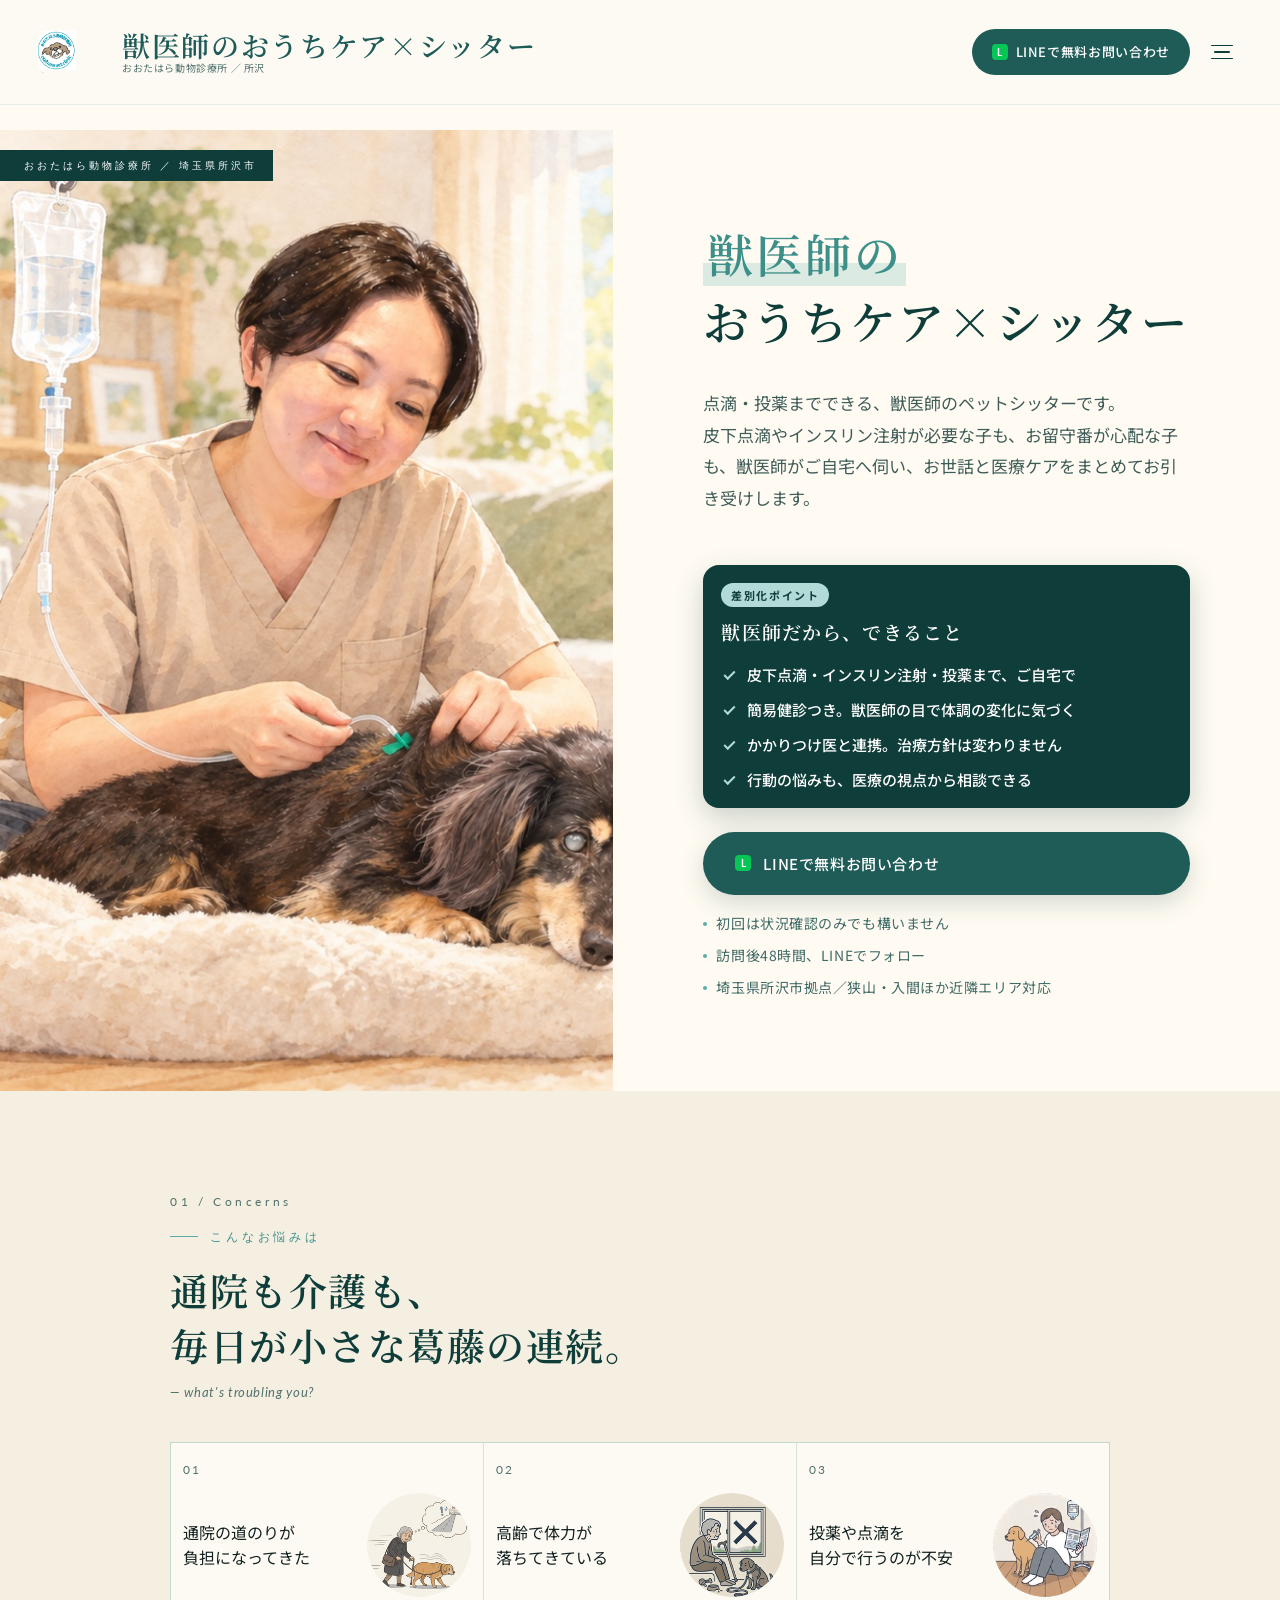
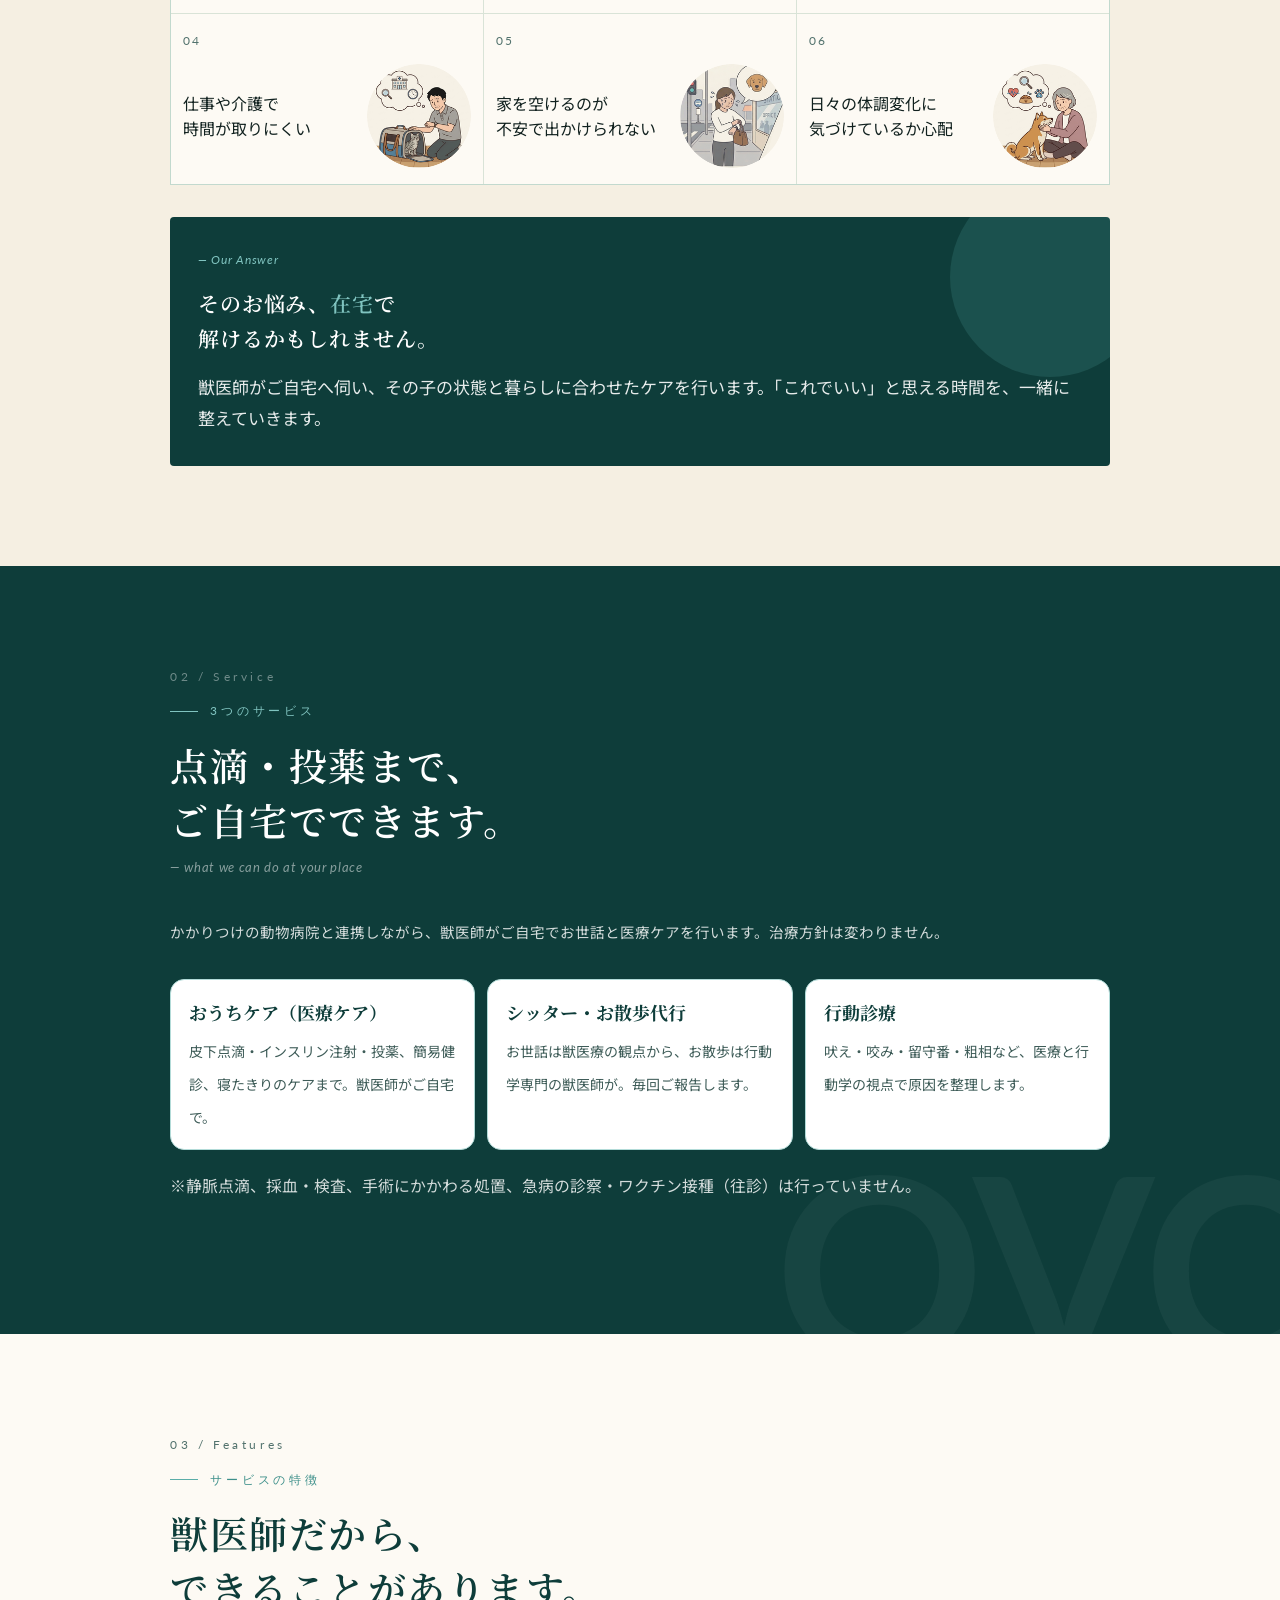
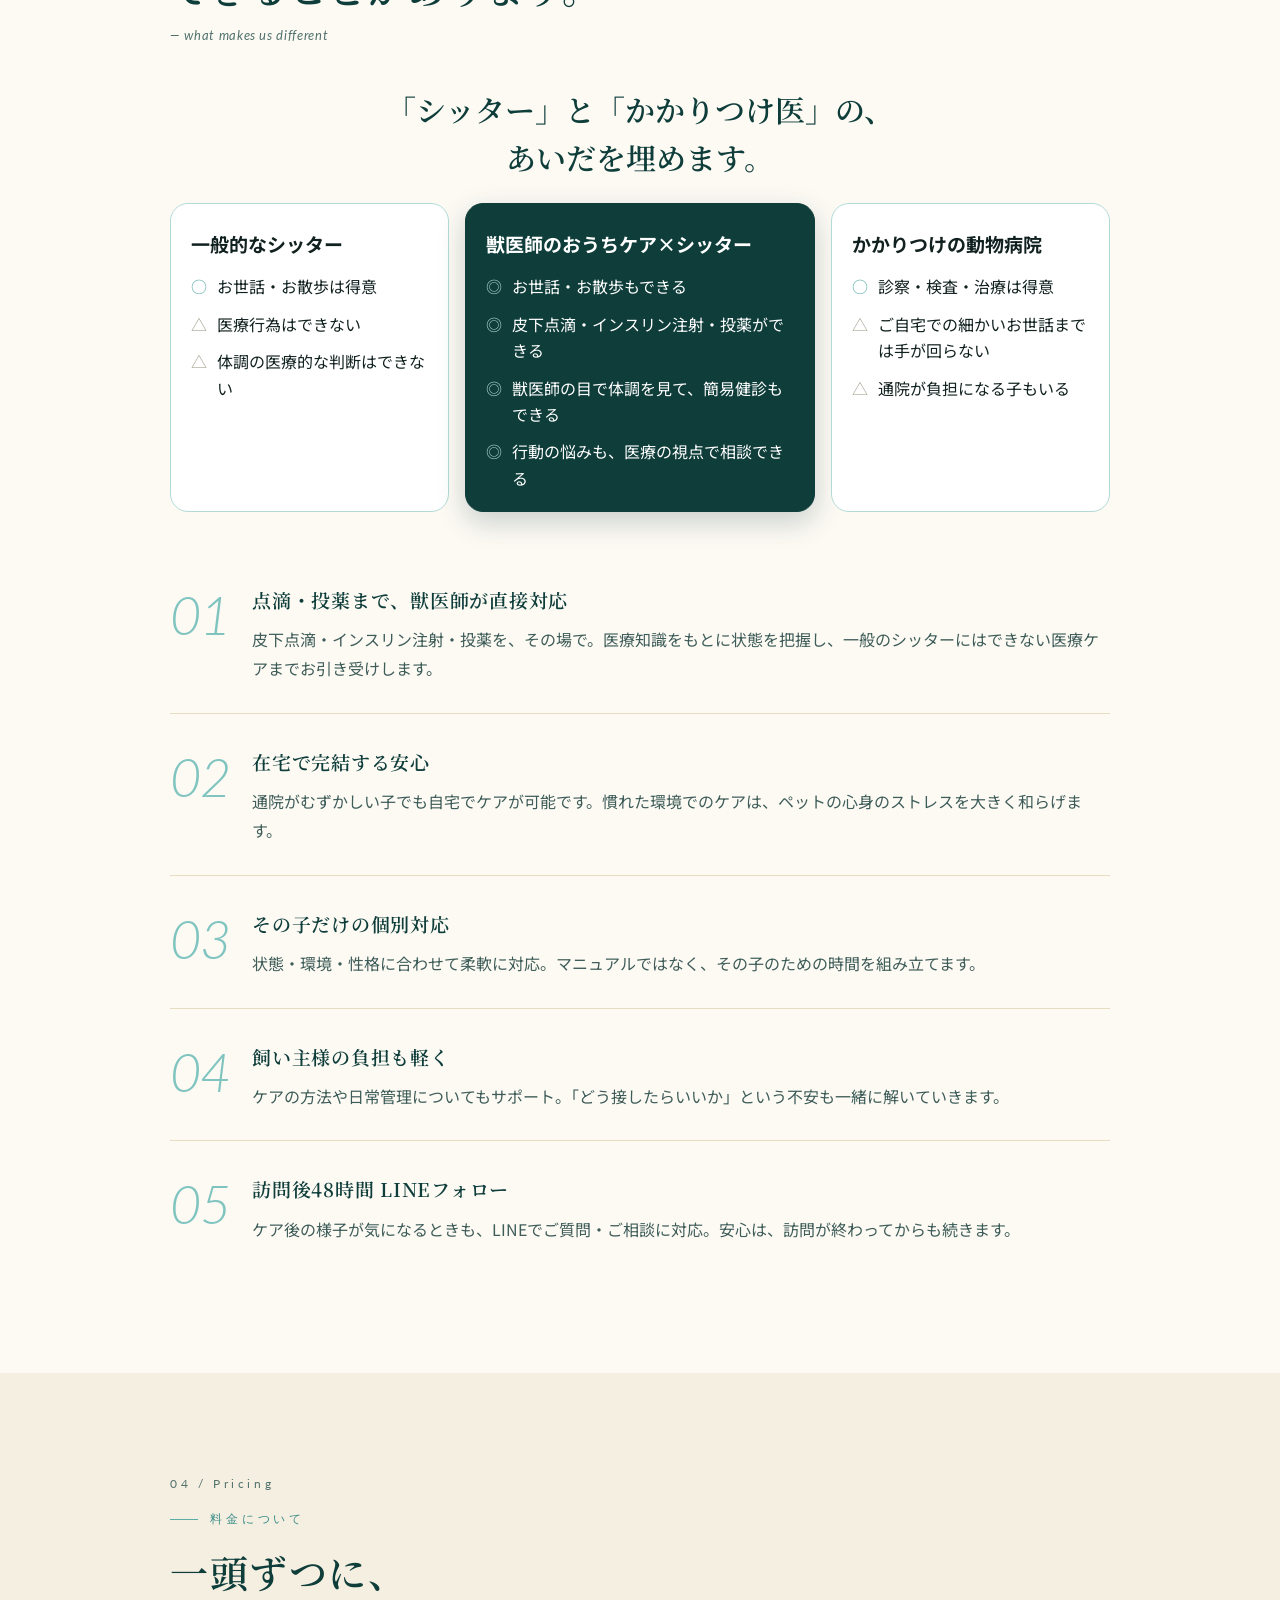
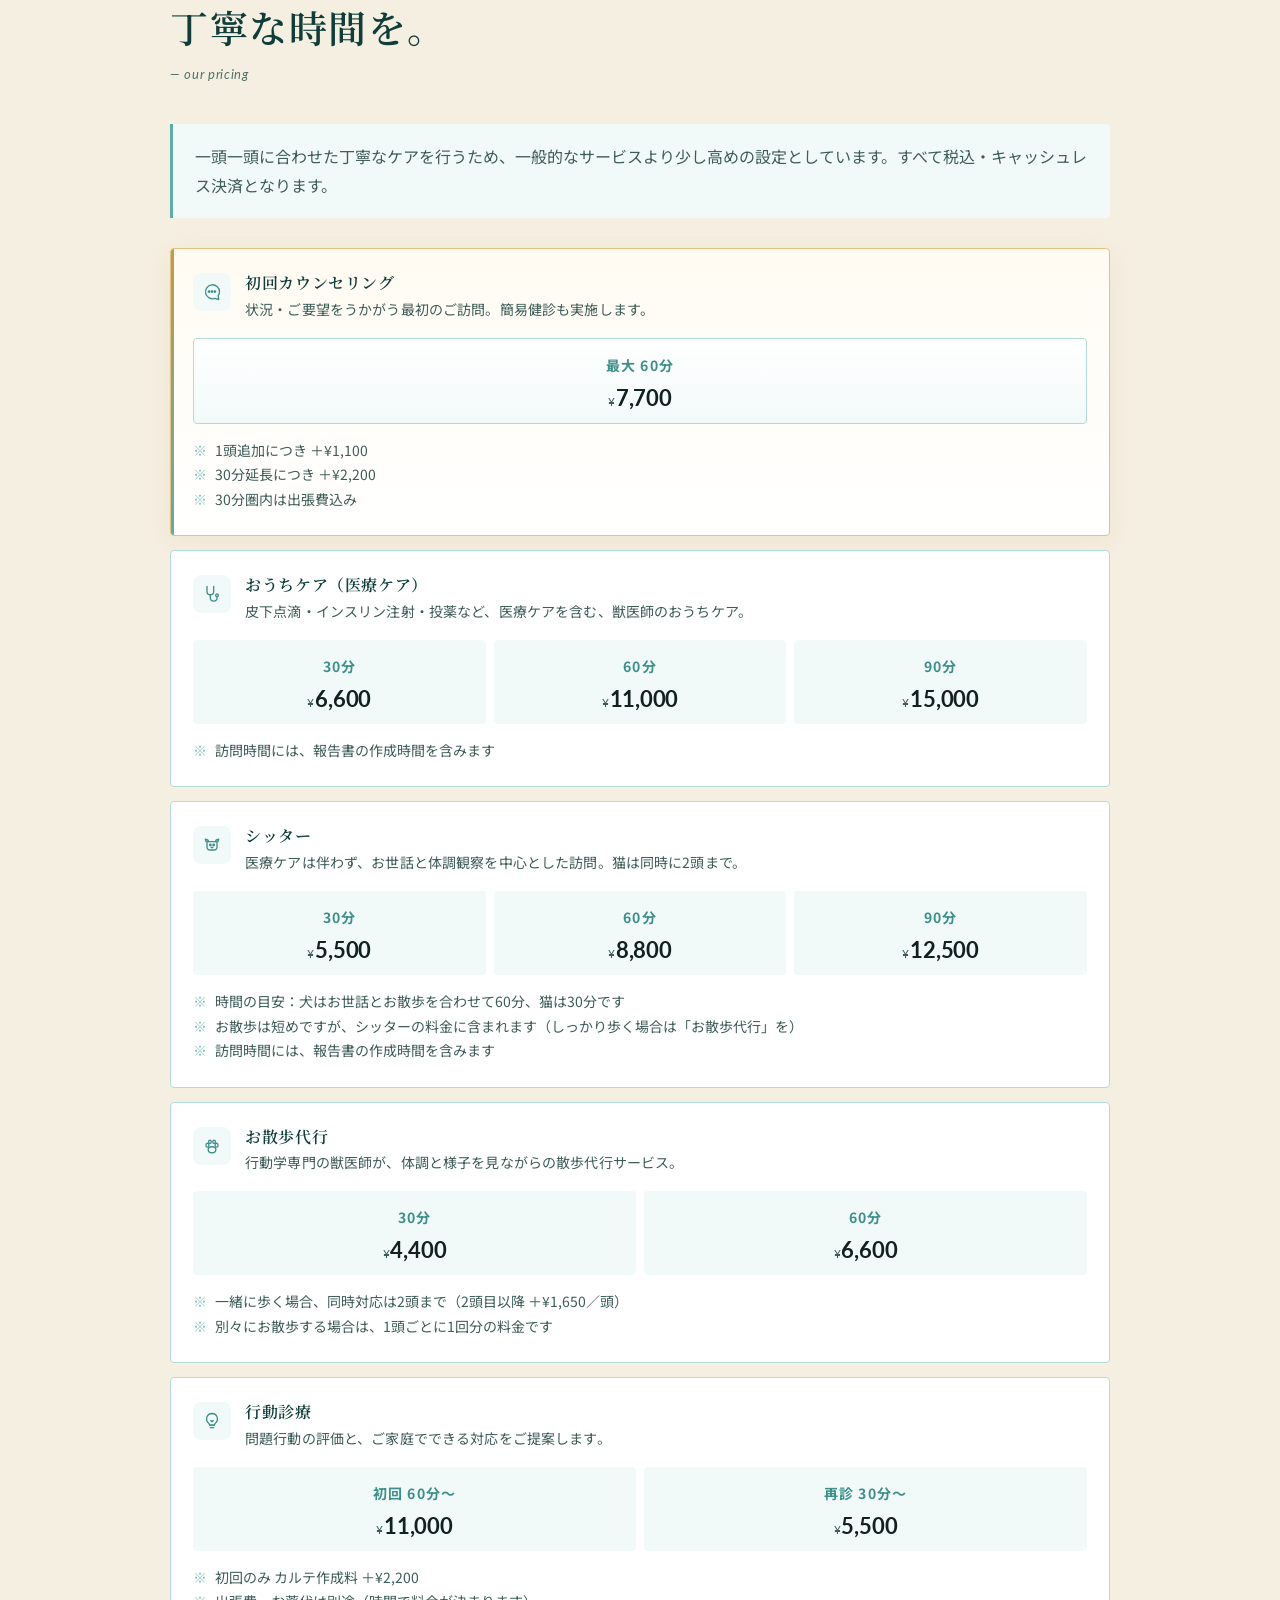
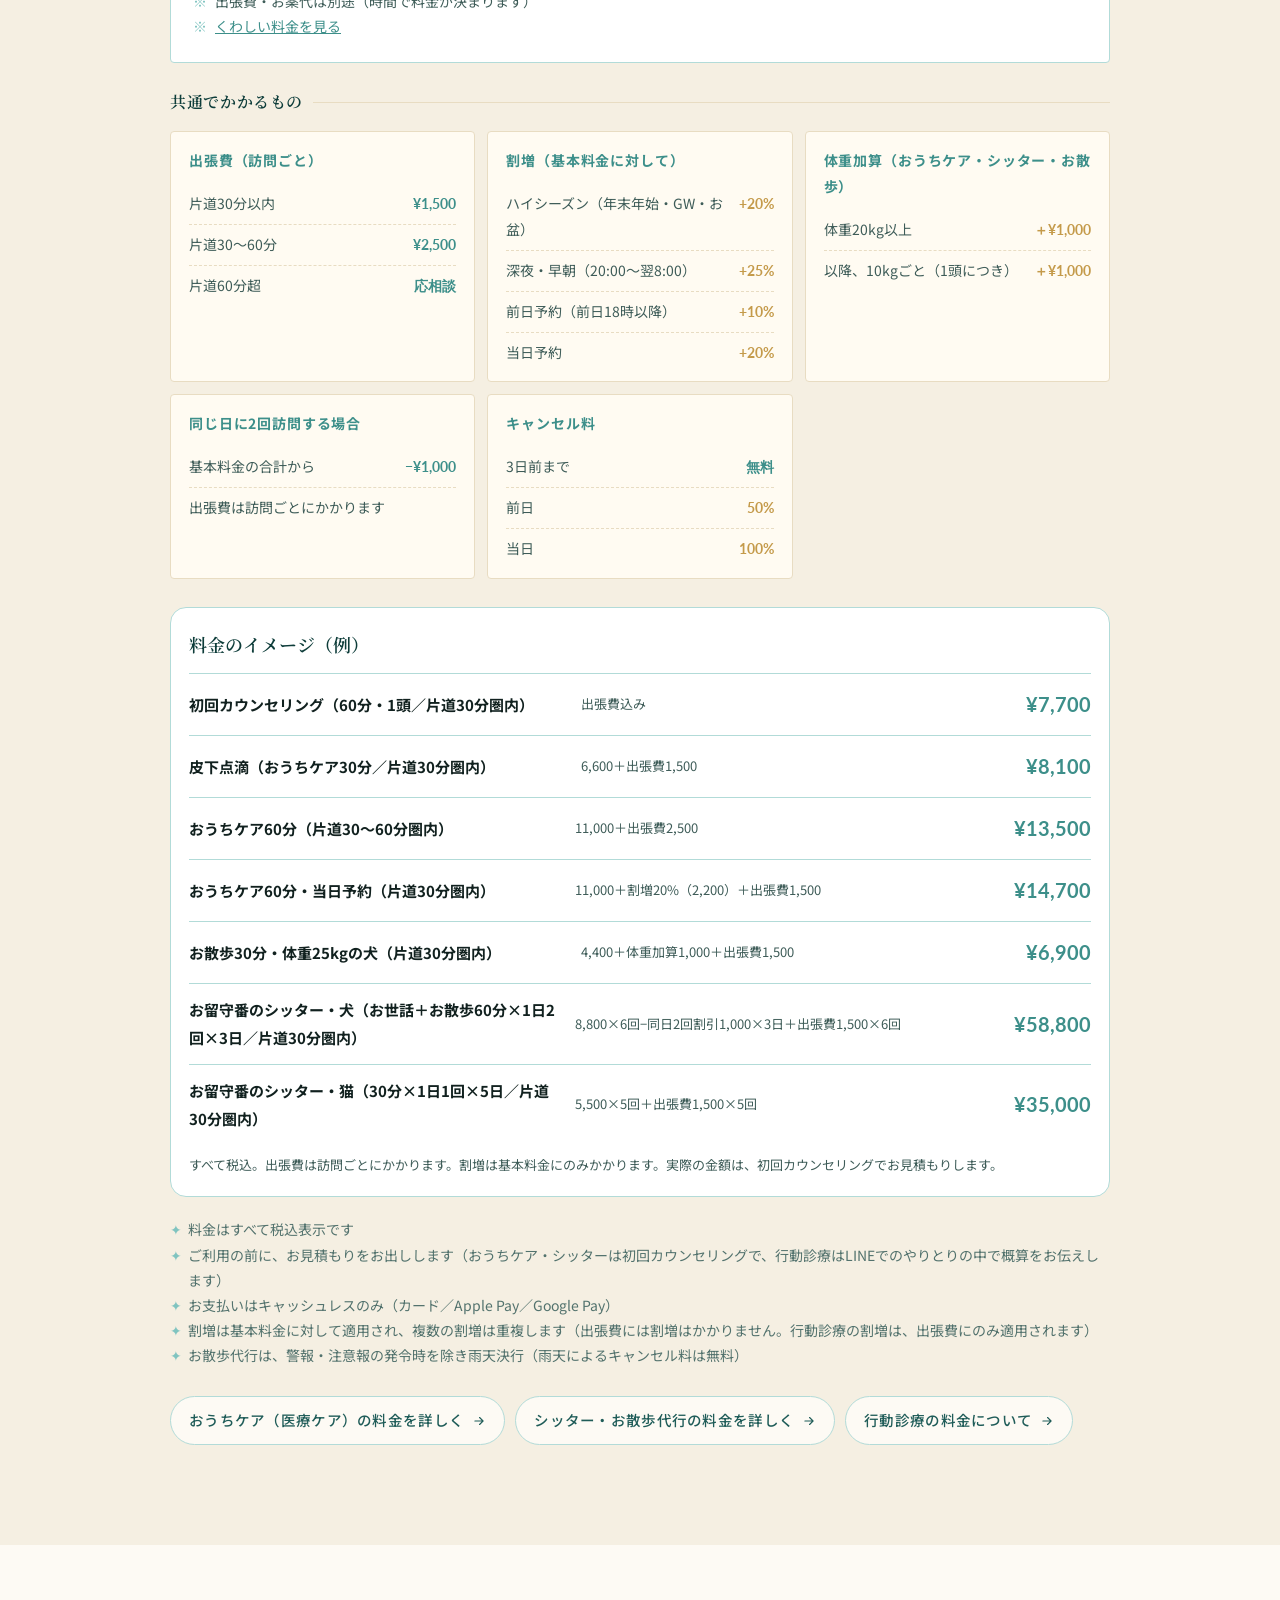
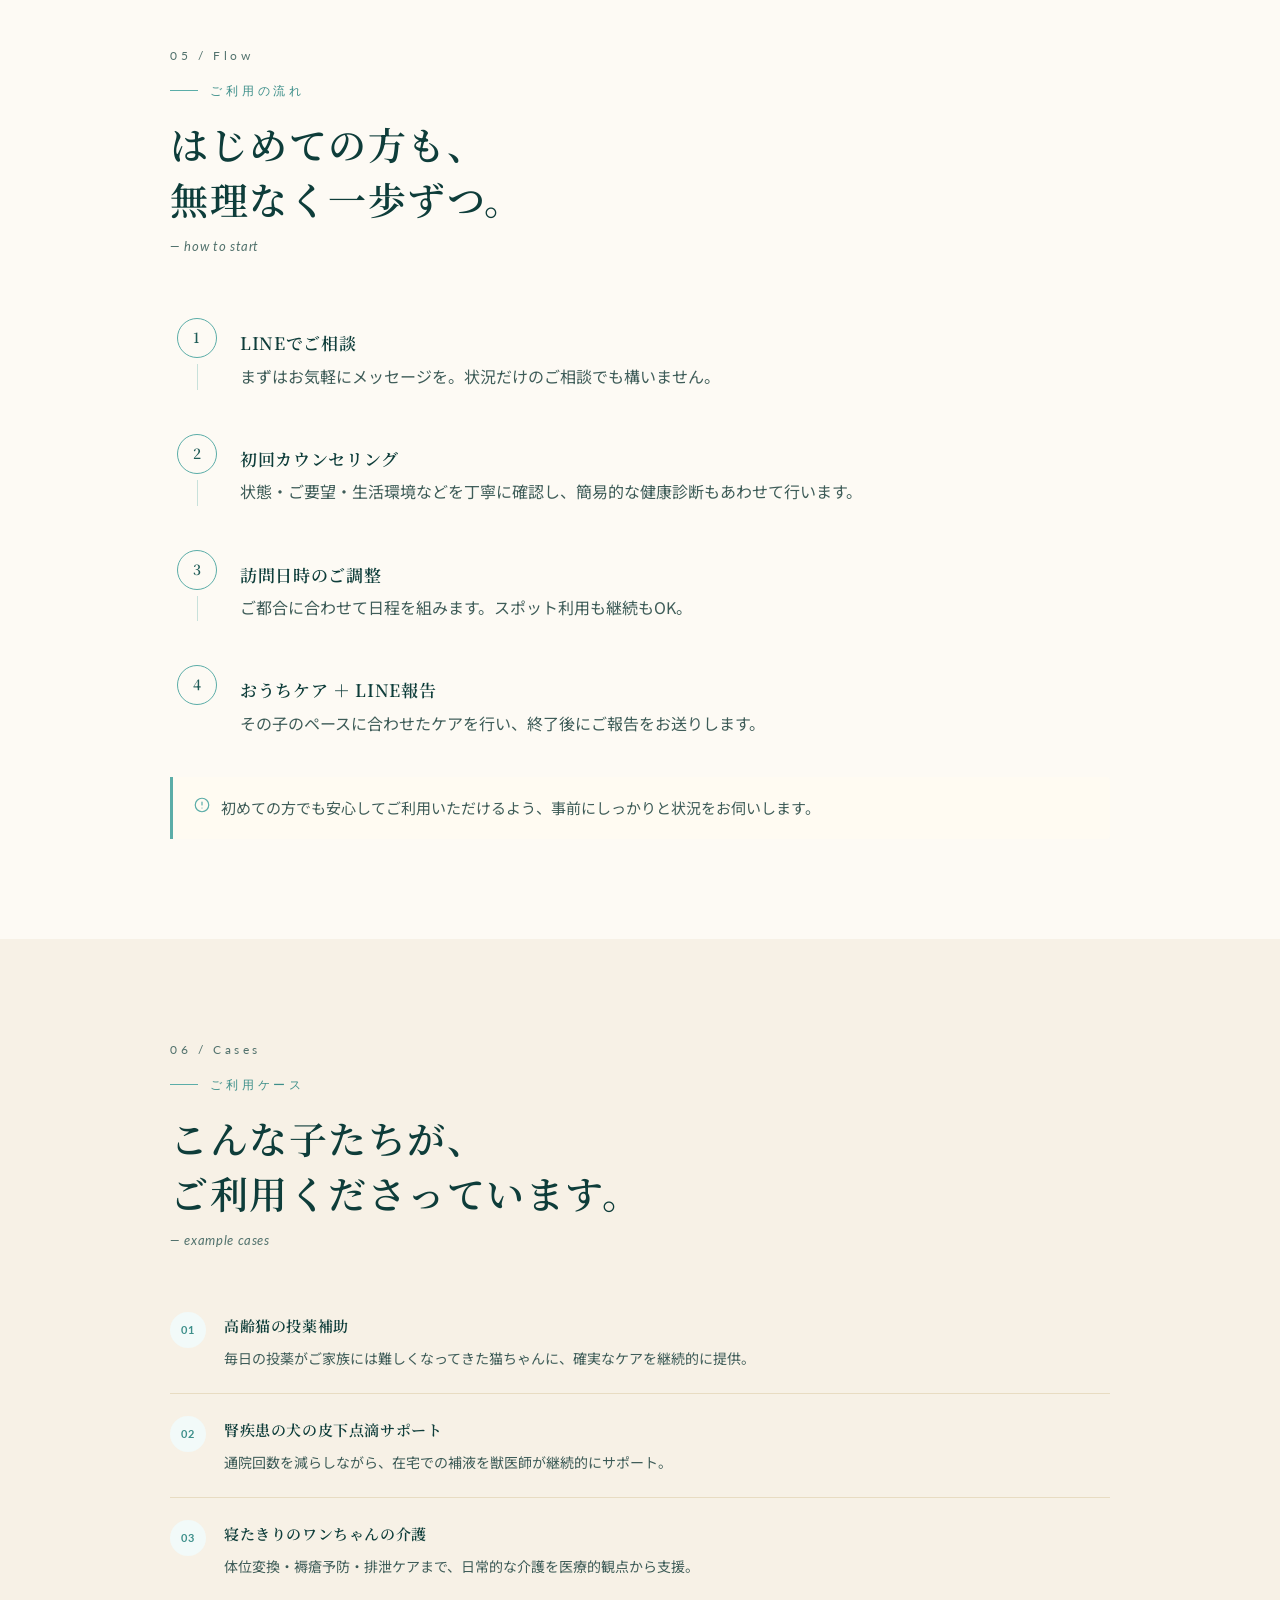
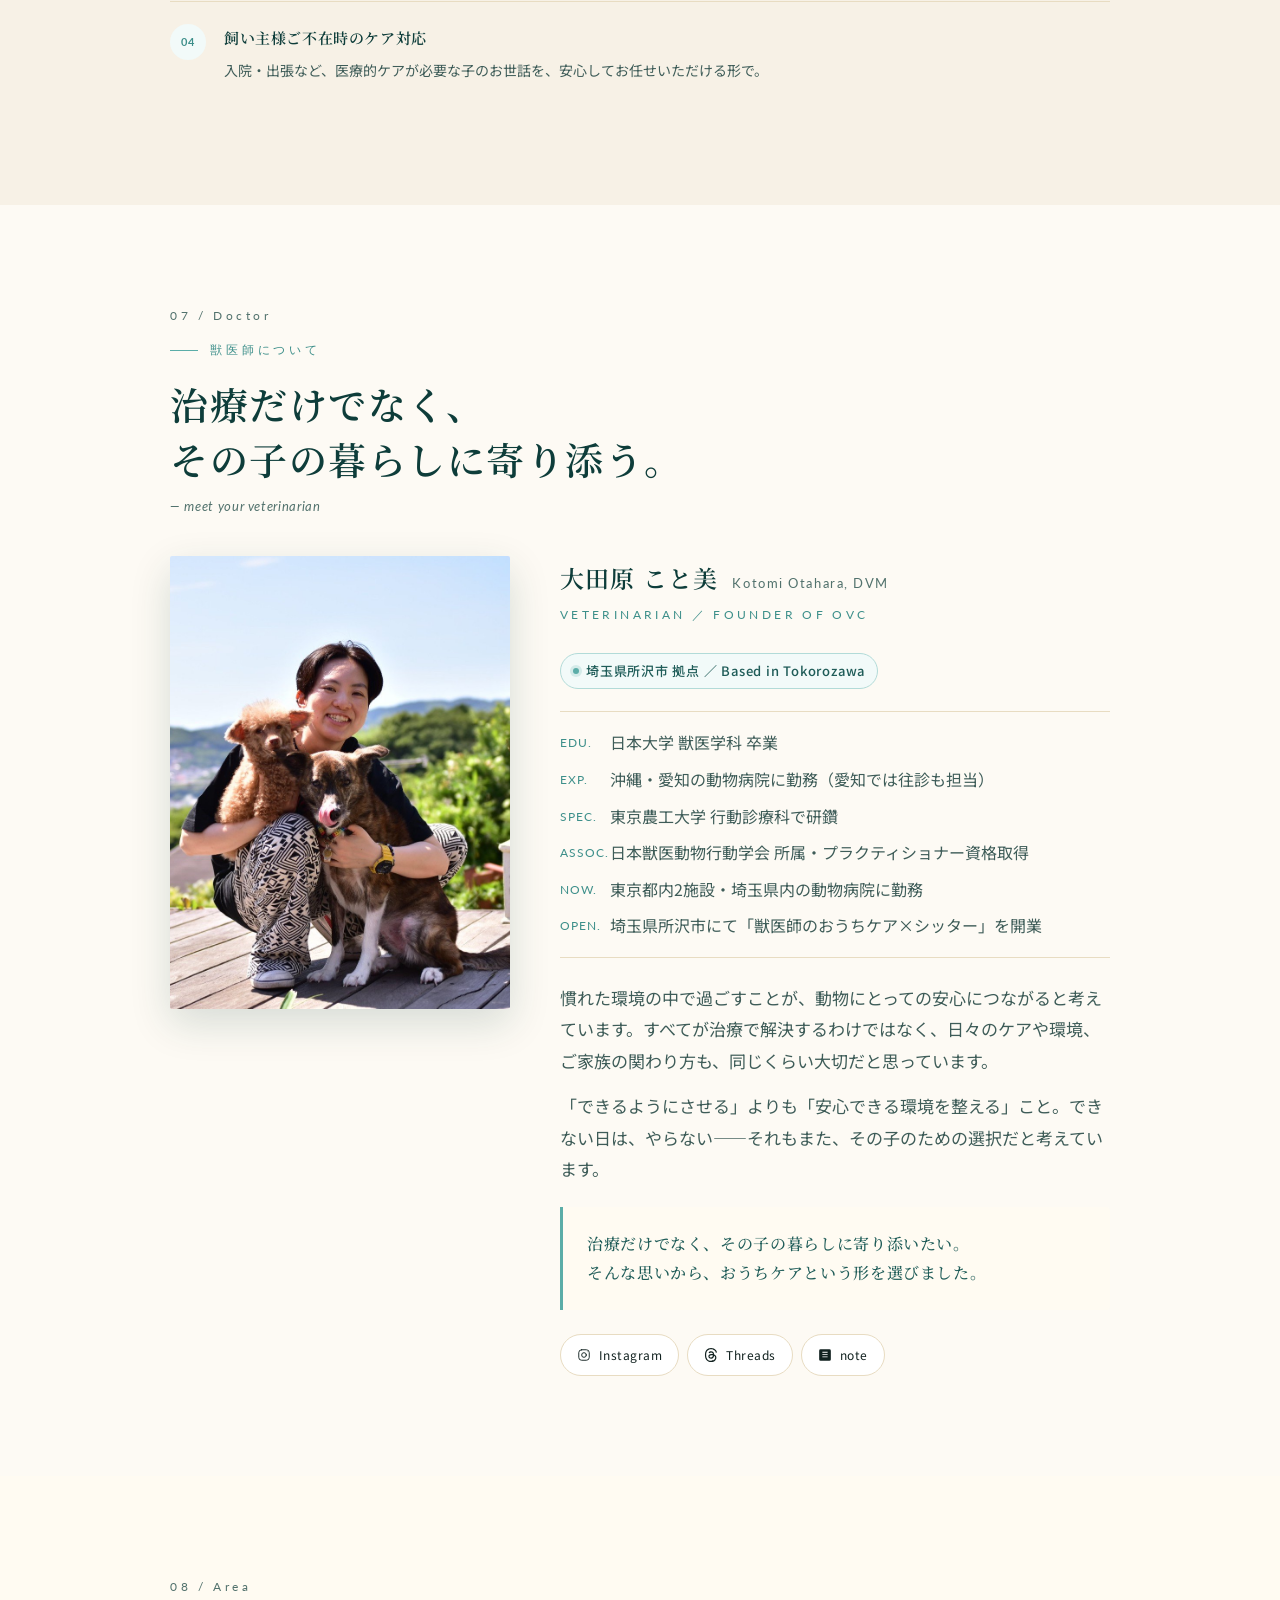
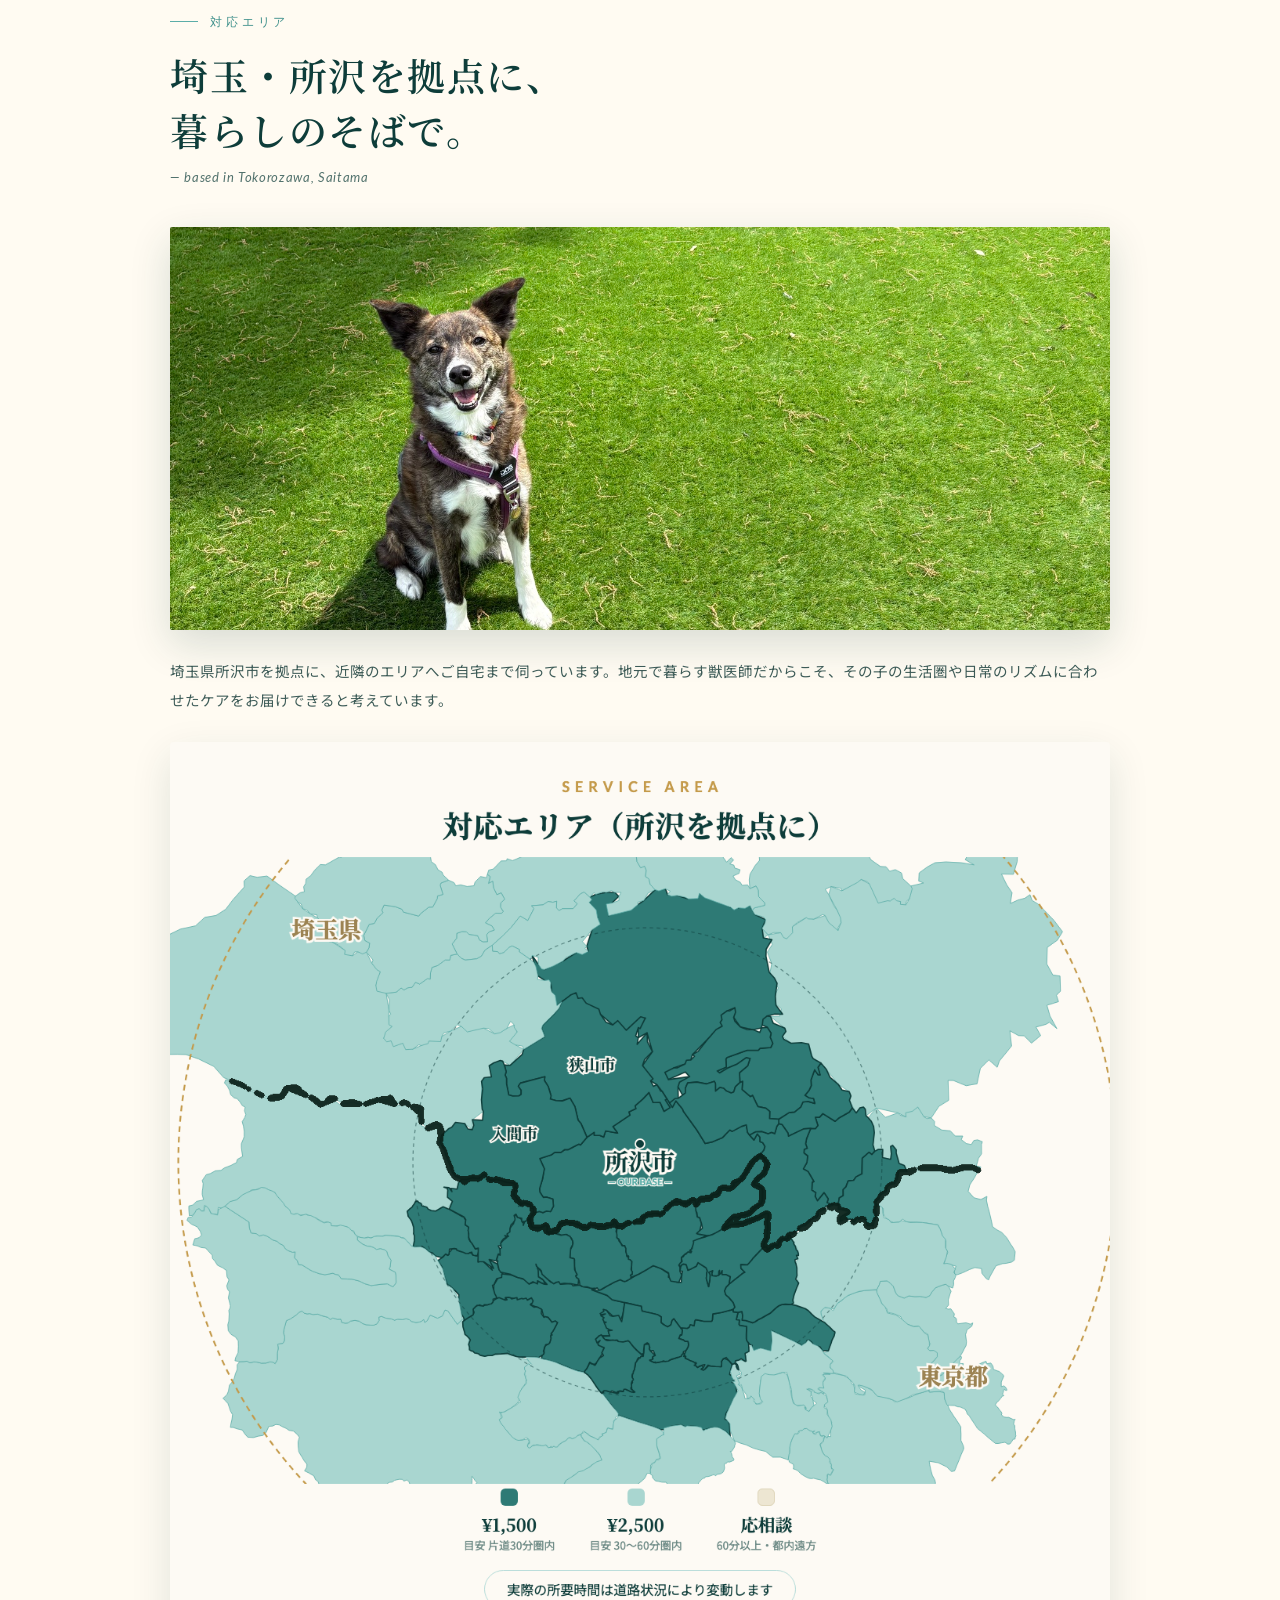
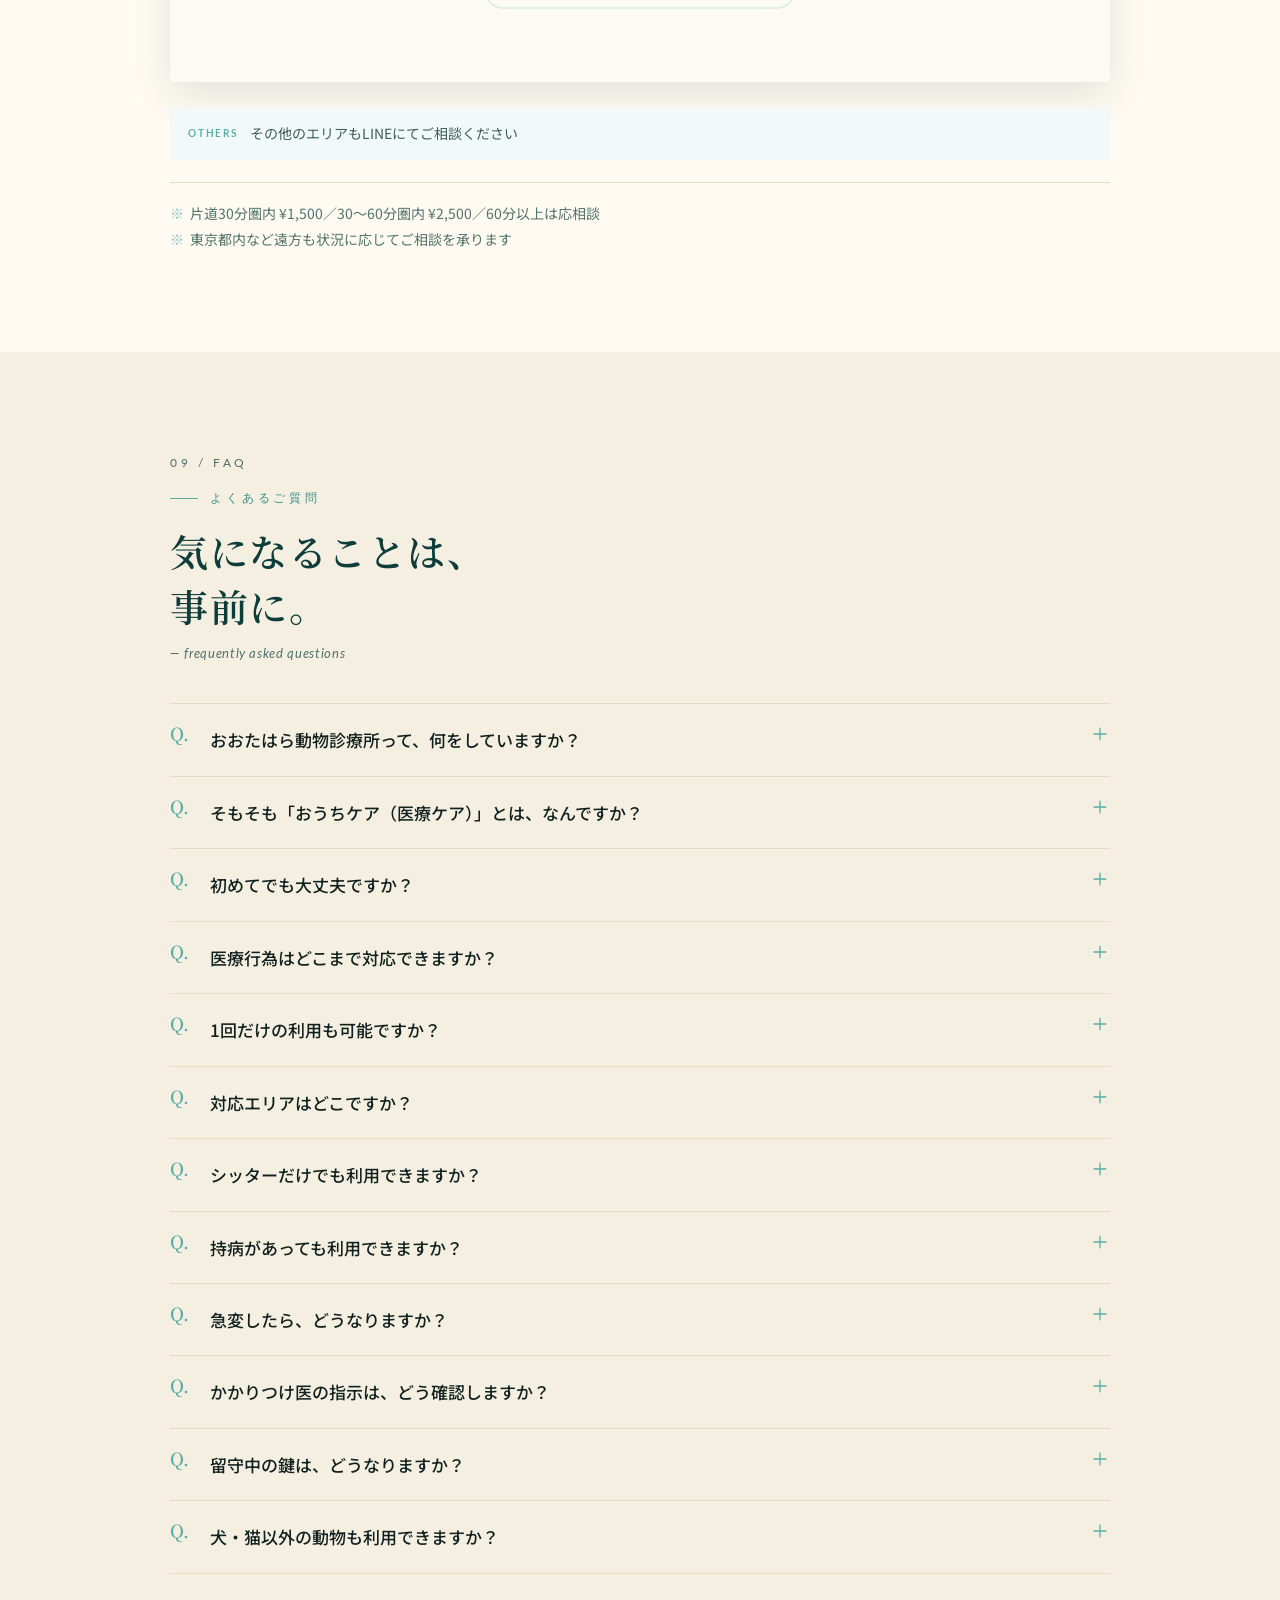
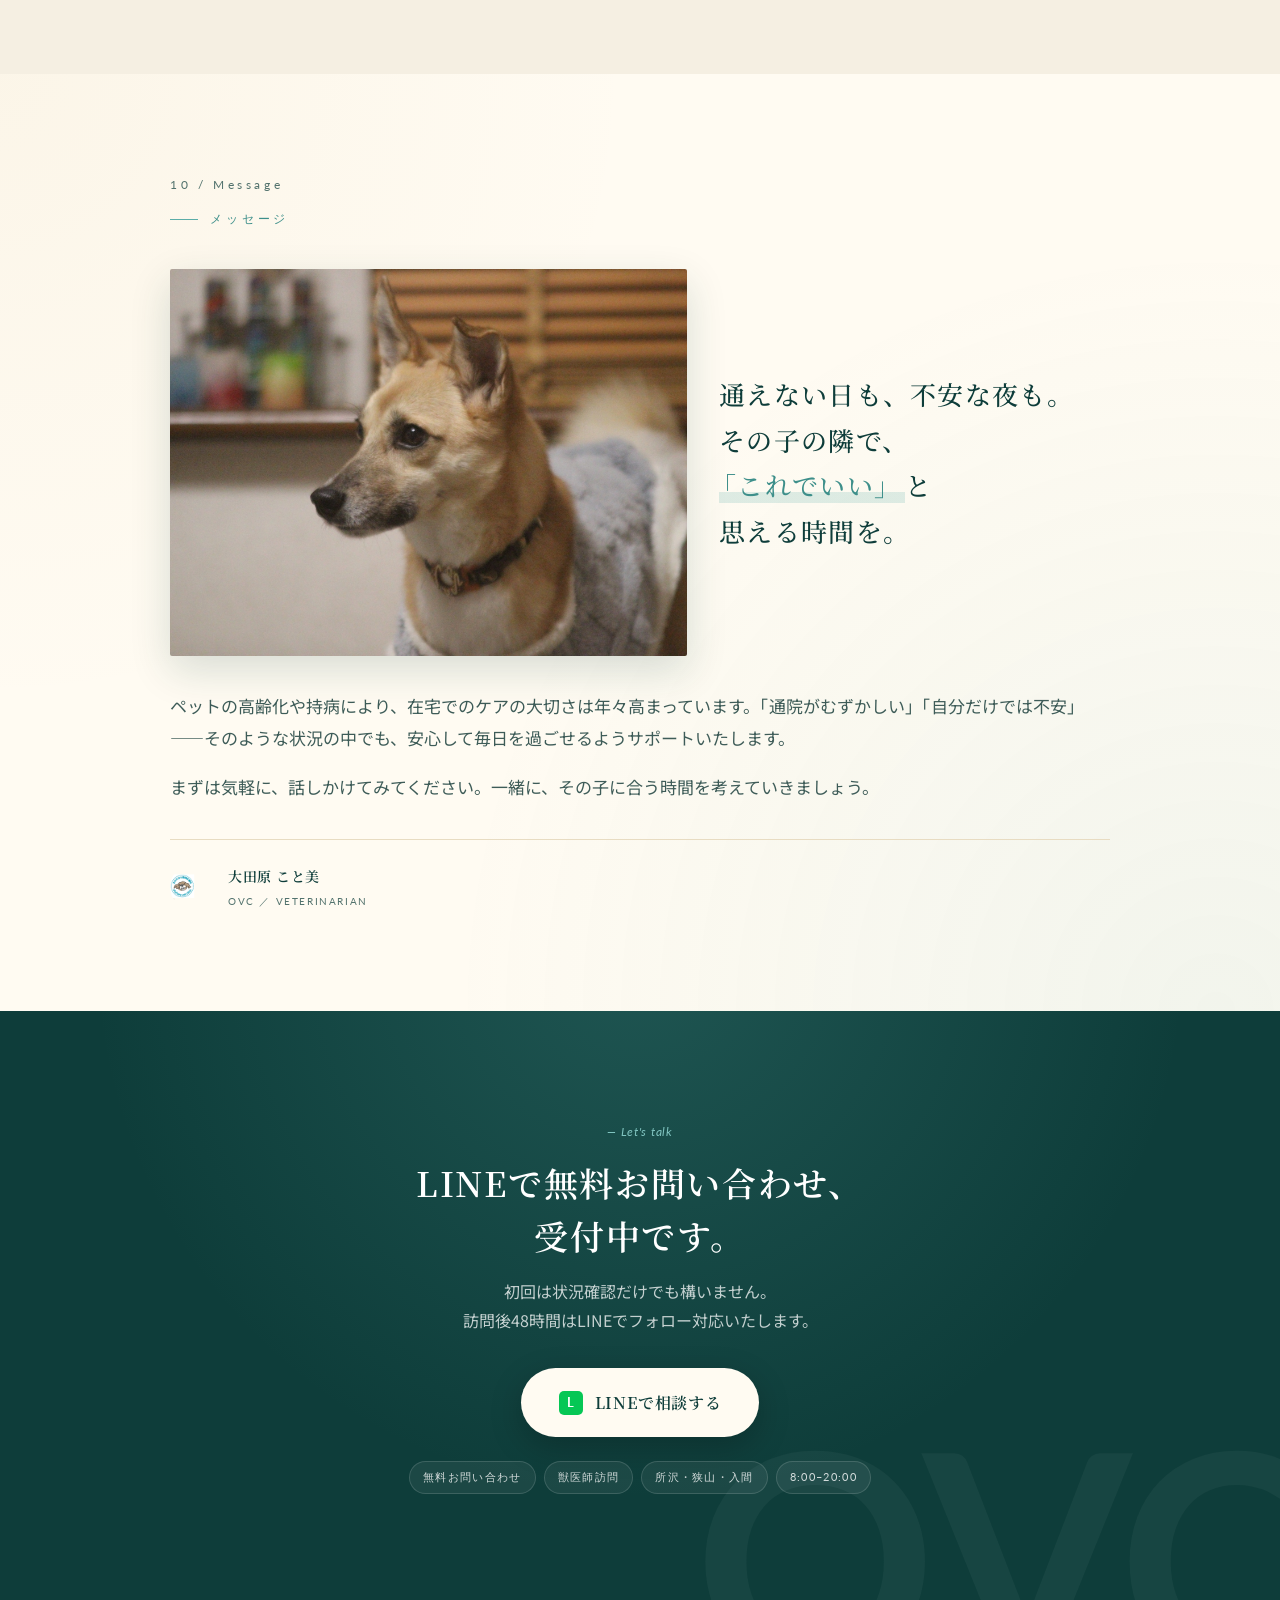
==== index.html @ d53d1690 "「無料相談」を「無料お問い合わせ」に変更" ====
<!DOCTYPE html>
<html lang="ja">
<head>
<meta charset="UTF-8">
<!-- Google tag (gtag.js) — GA4: おおたはら動物診療所 -->
<script async src="https://www.googletagmanager.com/gtag/js?id=G-6EFXGL5DTM"></script>
<script>
  window.dataLayer = window.dataLayer || [];
  function gtag(){dataLayer.push(arguments);}
  gtag('js', new Date());
  gtag('config', 'G-6EFXGL5DTM');
</script>
<template id="__bundler_thumbnail" data-bg-color="#0E3D3A">
  <svg viewBox="0 0 1200 800" xmlns="http://www.w3.org/2000/svg">
    <rect width="1200" height="800" fill="#0E3D3A"/>
    <g transform="translate(600 380)" fill="none" stroke="#B2DBD8" stroke-width="6" stroke-linecap="round" stroke-linejoin="round">
      <circle cx="0" cy="-30" r="70"/>
      <circle cx="-90" cy="-100" r="22" fill="#B2DBD8" stroke="none"/>
      <circle cx="90" cy="-100" r="22" fill="#B2DBD8" stroke="none"/>
      <circle cx="-140" cy="-30" r="18" fill="#B2DBD8" stroke="none"/>
      <circle cx="140" cy="-30" r="18" fill="#B2DBD8" stroke="none"/>
      <path d="M-40 -20 q40 -40 80 0" stroke-width="5"/>
      <circle cx="-22" cy="-40" r="5" fill="#0E3D3A" stroke="none"/>
      <circle cx="22" cy="-40" r="5" fill="#0E3D3A" stroke="none"/>
    </g>
    <text x="600" y="560" text-anchor="middle" font-family="serif" font-weight="600" font-size="42" fill="#E6F5F4" letter-spacing="6">おおたはら動物診療所</text>
    <text x="600" y="610" text-anchor="middle" font-family="Lato, sans-serif" font-size="18" fill="#5BADA8" letter-spacing="6">OTAHARA VETERINARY CLINIC</text>
  </svg>
</template>
<meta name="viewport" content="width=device-width, initial-scale=1.0">
<title>獣医師のおうちケア×シッター｜点滴・投薬もできる所沢市のペットシッター｜おおたはら動物診療所</title>
<meta name="description" content="点滴・投薬までできる、獣医師のペットシッター。所沢市・狭山市・入間市のご自宅へ伺い、皮下点滴・インスリン注射・投薬、寝たきりのケア、お留守番のシッター、お散歩代行まで。行動の相談もできます。お問い合わせはLINEから無料です。">
<meta name="robots" content="index, follow, max-image-preview:large, max-snippet:-1">
<link rel="canonical" href="https://otahara-vetclinic.com/">
<meta name="theme-color" content="#0E3D3A">
<!-- OGP -->
<meta property="og:type" content="website">
<meta property="og:title" content="獣医師のおうちケア×シッター｜点滴・投薬もできる所沢市のペットシッター｜おおたはら動物診療所">
<meta property="og:description" content="点滴・投薬までできる、獣医師のペットシッター。所沢市・狭山市・入間市のご自宅へ伺い、皮下点滴・インスリン注射・投薬、寝たきりのケア、お留守番のシッター、お散歩代行まで。行動の相談もできます。お問い合わせはLINEから無料です。">
<meta property="og:url" content="https://otahara-vetclinic.com/">
<meta property="og:site_name" content="おおたはら動物診療所">
<meta property="og:locale" content="ja_JP">
<meta property="og:image" content="https://otahara-vetclinic.com/assets/hero-aru-illust.jpg">
<meta property="og:image:width" content="1500">
<meta property="og:image:height" content="1125">
<meta property="og:image:alt" content="獣医師がご自宅でアルちゃん（ダックスフンド）に皮下点滴をしているイラスト">
<meta name="twitter:card" content="summary_large_image">
<meta name="twitter:title" content="獣医師のおうちケア×シッター｜点滴・投薬もできる所沢市のペットシッター｜おおたはら動物診療所">
<meta name="twitter:description" content="点滴・投薬までできる、獣医師のペットシッター。所沢市・狭山市・入間市のご自宅へ伺い、皮下点滴・インスリン注射・投薬、寝たきりのケア、お留守番のシッター、お散歩代行まで。行動の相談もできます。お問い合わせはLINEから無料です。">
<meta name="twitter:image" content="https://otahara-vetclinic.com/assets/hero-aru-illust.jpg">
<!-- 構造化データ（事業所情報） -->
<script type="application/ld+json">
{
  "@context": "https://schema.org",
  "@type": "VeterinaryCare",
  "@id": "https://otahara-vetclinic.com/#clinic",
  "name": "おおたはら動物診療所",
  "alternateName": [
    "獣医師のおうちケア×シッター",
    "OVC",
    "Otahara Veterinary Clinic",
    "おおたはらどうぶつしんりょうじょ"
  ],
  "description": "点滴・投薬までできる、獣医師のペットシッター。所沢市・狭山市・入間市のご自宅へ伺い、皮下点滴・インスリン注射・投薬、寝たきりのケア、お留守番のシッター、お散歩代行まで。行動の相談もできます。お問い合わせはLINEから無料です。",
  "url": "https://otahara-vetclinic.com/",
  "logo": "https://otahara-vetclinic.com/assets/logo.png",
  "image": "https://otahara-vetclinic.com/assets/hero-aru-illust.jpg",
  "priceRange": "¥¥",
  "currenciesAccepted": "JPY",
  "paymentAccepted": "クレジットカード, 電子マネー, QRコード決済",
  "address": {
    "@type": "PostalAddress",
    "addressRegion": "埼玉県",
    "addressLocality": "所沢市",
    "addressCountry": "JP"
  },
  "areaServed": [
    {
      "@type": "City",
      "name": "所沢市"
    },
    {
      "@type": "City",
      "name": "狭山市"
    },
    {
      "@type": "City",
      "name": "入間市"
    }
  ],
  "openingHoursSpecification": [
    {
      "@type": "OpeningHoursSpecification",
      "dayOfWeek": [
        "Monday",
        "Tuesday",
        "Wednesday",
        "Thursday",
        "Friday",
        "Saturday",
        "Sunday"
      ],
      "opens": "08:00",
      "closes": "20:00"
    }
  ],
  "founder": {
    "@type": "Person",
    "name": "大田原こと美",
    "alternateName": "Kotomi Otahara",
    "jobTitle": "獣医師",
    "alumniOf": {
      "@type": "CollegeOrUniversity",
      "name": "日本大学 獣医学科"
    },
    "memberOf": {
      "@type": "Organization",
      "name": "日本獣医動物行動学会"
    }
  },
  "sameAs": [
    "https://www.instagram.com/otahara_vetclinic/",
    "https://www.threads.com/@otahara_vetclinic",
    "https://note.com/otahara_vet"
  ],
  "hasOfferCatalog": {
    "@type": "OfferCatalog",
    "name": "訪問サービス一覧",
    "itemListElement": [
      {
        "@type": "Offer",
        "itemOffered": {
          "@type": "Service",
          "name": "初回カウンセリング",
          "description": "状況・ご要望をうかがう最初のご訪問。簡易健診も実施します。"
        },
        "price": "7700",
        "priceCurrency": "JPY"
      },
      {
        "@type": "Offer",
        "itemOffered": {
          "@type": "Service",
          "name": "おうちケア（医療ケア）",
          "description": "投薬・皮下点滴・インスリン注射など医療ケアを含む、獣医師のおうちケア。",
          "alternateName": "訪問ケア・在宅ケア"
        },
        "price": "6600",
        "priceCurrency": "JPY"
      },
      {
        "@type": "Offer",
        "itemOffered": {
          "@type": "Service",
          "name": "シッター",
          "description": "医療処置は伴わず、お世話と体調観察を中心とした訪問。"
        },
        "price": "5500",
        "priceCurrency": "JPY"
      },
      {
        "@type": "Offer",
        "itemOffered": {
          "@type": "Service",
          "name": "お散歩代行",
          "description": "行動学専門の獣医師が、体調と様子を見ながらの散歩代行サービス。"
        },
        "price": "4400",
        "priceCurrency": "JPY"
      },
      {
        "@type": "Offer",
        "itemOffered": {
          "@type": "Service",
          "name": "行動診療",
          "description": "問題行動の評価と、ご家庭でできる対応をご提案します。",
          "alternateName": "問題行動の相談・治療"
        },
        "price": "11000",
        "priceCurrency": "JPY",
        "description": "初回60分11,000円・90分16,500円・120分22,000円（初回のみカルテ作成料2,200円）、再診30分5,500円・60分8,800円。出張費・お薬代は別途。すべて税込"
      }
    ]
  },
  "knowsAbout": [
    "犬・猫の訪問診療",
    "問題行動の行動診療",
    "分離不安",
    "吠え・咬みつき",
    "猫の粗相",
    "シニア犬・猫の在宅介護",
    "皮下点滴",
    "投薬サポート"
  ]
}
</script>
<!-- 構造化データ（よくあるご質問） -->
<script type="application/ld+json">
{
  "@context": "https://schema.org",
  "@type": "FAQPage",
  "mainEntity": [
    {
      "@type": "Question",
      "name": "おおたはら動物診療所って、何をしていますか？",
      "acceptedAnswer": {
        "@type": "Answer",
        "text": "「おおたはら動物診療所」は屋号です。通院していただく動物病院ではなく、獣医師が所沢市・狭山市・入間市を中心にご自宅へ伺う、訪問専門のサービスです。「獣医師のおうちケア×シッター」として、おうちケア（医療ケア）、シッター・お散歩代行、行動診療を行っています。"
      }
    },
    {
      "@type": "Question",
      "name": "そもそも「おうちケア（医療ケア）」とは、なんですか？",
      "acceptedAnswer": {
        "@type": "Answer",
        "text": "獣医師がご自宅まで伺い、その子の状態とご家族の暮らしに合わせてケアを行うサービスです。通院がむずかしい子や、日々の体調管理にご不安のあるご家族のために、慣れた環境のまま医療的なサポートを受けられる形を整えました。"
      }
    },
    {
      "@type": "Question",
      "name": "初めてでも大丈夫ですか？",
      "acceptedAnswer": {
        "@type": "Answer",
        "text": "はい、もちろんです。事前にしっかりとヒアリングを行い、状態・ご要望に応じて対応いたします。ご相談だけでもお気軽にどうぞ。"
      }
    },
    {
      "@type": "Question",
      "name": "医療行為はどこまで対応できますか？",
      "acceptedAnswer": {
        "@type": "Answer",
        "text": "診断や新たな処方は行えませんが、主治医の指示のもとでの処置・ケアには対応しています。詳細はご相談ください。"
      }
    },
    {
      "@type": "Question",
      "name": "1回だけの利用も可能ですか？",
      "acceptedAnswer": {
        "@type": "Answer",
        "text": "可能です。単発・継続、どちらでも承っています。必要なときに必要なだけ、ご活用ください。"
      }
    },
    {
      "@type": "Question",
      "name": "対応エリアはどこですか？",
      "acceptedAnswer": {
        "@type": "Answer",
        "text": "所沢市・狭山市・入間市を中心に対応。その他エリアもLINEにてご相談いただけます。"
      }
    },
    {
      "@type": "Question",
      "name": "シッターだけでも利用できますか？",
      "acceptedAnswer": {
        "@type": "Answer",
        "text": "はい。お散歩代行やシッターなど、医療ケアを伴わないご利用も承っています。獣医師ならではの視点で、ペットの体調変化や行動変化にも気を配りながらお世話いたします。"
      }
    },
    {
      "@type": "Question",
      "name": "持病があっても利用できますか？",
      "acceptedAnswer": {
        "@type": "Answer",
        "text": "はい。むしろそのような子のためのサービスです。主治医の先生との連携を取りながら、無理のないケアを組み立てます。"
      }
    },
    {
      "@type": "Question",
      "name": "急変したら、どうなりますか？",
      "acceptedAnswer": {
        "@type": "Answer",
        "text": "訪問中に容体が変わったときは、その場で状態を確認し、飼い主さまとかかりつけ医（または救急の動物病院）へ連絡して、搬送の手配までを行います。診察・治療は行いません。"
      }
    },
    {
      "@type": "Question",
      "name": "かかりつけ医の指示は、どう確認しますか？",
      "acceptedAnswer": {
        "@type": "Answer",
        "text": "飼い主さまからかかりつけ医の指示（薬の種類・量、皮下点滴の量や回数など）をお聞きして対応します。不明な点は、初回カウンセリングのときにかかりつけ医へ直接確認します。"
      }
    },
    {
      "@type": "Question",
      "name": "留守中の鍵は、どうなりますか？",
      "acceptedAnswer": {
        "@type": "Answer",
        "text": "初回カウンセリングのときに、合鍵をお預かりするか、キーボックスを設置していただき、暗証番号を確認します。"
      }
    },
    {
      "@type": "Question",
      "name": "犬・猫以外の動物も利用できますか？",
      "acceptedAnswer": {
        "@type": "Answer",
        "text": "犬・猫以外の動物は、まずお問い合わせください。"
      }
    }
  ]
}
</script>
<link rel="preconnect" href="https://fonts.googleapis.com">
<link rel="preconnect" href="https://fonts.gstatic.com" crossorigin>
<link href="https://fonts.googleapis.com/css2?family=Noto+Sans+JP:wght@300;400;500;700&family=Noto+Serif+JP:wght@400;500;600;700&family=Lato:wght@300;400;700&display=swap" rel="stylesheet">
<link rel="stylesheet" href="/assets/site.css?v=b21c2619ce">
</head>
<body>

<!-- 共通ヘッダー＋メニューオーバーレイ（build_site.py が全ページへ差し込む） -->
<!-- リンクはルート絶対パス。#付きは当面トップページ内アンカー -->
<header class="hd">
  <a href="/" class="brand">
    <div class="brand-mark"><img src="/assets/logo.png" alt=""></div>
    <div class="brand-txt">
      <div class="brand-jp">獣医師のおうちケア×シッター</div>
      <div class="brand-en brand-en-jp">おおたはら動物診療所 ／ 所沢</div>
    </div>
  </a>
  <div class="hd-right">
  <a href="https://lin.ee/GI29kIF" target="_blank" rel="noopener" class="hd-cta">
    <span class="line-sq">L</span><span class="hd-cta-label">LINE<span class="hd-cta-label-lg">で無料お問い合わせ</span></span>
  </a>
    <button type="button" class="hd-burger" id="burger" aria-label="メニューを開く" aria-controls="menu" aria-expanded="false">
      <span></span><span></span><span></span>
    </button>
  </div>
</header>

<nav class="menu-overlay" id="menu" aria-hidden="true">
  <button type="button" class="menu-close" id="menuClose" aria-label="メニューを閉じる">
    <svg viewBox="0 0 24 24" fill="none" stroke="currentColor" stroke-width="1.6" stroke-linecap="round"><path d="M6 6l12 12M18 6L6 18"/></svg>
    <span class="menu-close-label">Close</span>
  </button>
  <div class="menu-inner">
    <div class="menu-eyebrow">Navigation ／ メニュー</div>
    <div class="menu-nav">
      <a href="/" class="menu-link"><span class="menu-num">00</span><span class="menu-jp">トップ</span><span class="menu-en">Top</span></a>
      <a href="/houmon-care.html" class="menu-link"><span class="menu-num">01</span><span class="menu-jp">おうちケア（医療ケア）</span><span class="menu-en">Home Care</span></a>
      <a href="/koudou-shinryo.html" class="menu-link"><span class="menu-num">02</span><span class="menu-jp">行動診療</span><span class="menu-en">Behavior</span></a>
      <a href="/petsitter.html" class="menu-link"><span class="menu-num">03</span><span class="menu-jp">シッター・お散歩代行</span><span class="menu-en">Pet Sitting</span></a>
      <a href="/#pricing" class="menu-link"><span class="menu-num">04</span><span class="menu-jp">料金について</span><span class="menu-en">Pricing</span></a>
      <a href="/#doctor" class="menu-link"><span class="menu-num">05</span><span class="menu-jp">獣医師紹介</span><span class="menu-en">Doctor</span></a>
      <a href="/#flow" class="menu-link"><span class="menu-num">06</span><span class="menu-jp">ご利用の流れ</span><span class="menu-en">Flow</span></a>
      <a href="/column/" class="menu-link"><span class="menu-num">07</span><span class="menu-jp">コラム</span><span class="menu-en">Column</span></a>
      <a href="/#faq" class="menu-link"><span class="menu-num">08</span><span class="menu-jp">よくあるご質問</span><span class="menu-en">FAQ</span></a>
    </div>
    <div class="menu-foot">
      <a href="https://lin.ee/GI29kIF" target="_blank" rel="noopener" class="menu-cta">
        <span class="line-sq-big">L</span>LINEで無料お問い合わせ
      </a>
      <div class="menu-socials">
        <a href="https://www.instagram.com/otahara_vetclinic/" target="_blank" rel="noopener" class="menu-soc">
          <svg viewBox="0 0 24 24" fill="none" stroke="currentColor" stroke-width="1.6" stroke-linecap="round" stroke-linejoin="round"><rect x="3" y="3" width="18" height="18" rx="5"/><circle cx="12" cy="12" r="4"/><circle cx="17.5" cy="6.5" r=".6" fill="currentColor" stroke="none"/></svg>
          Instagram
        </a>
        <a href="https://www.threads.com/@otahara_vetclinic" target="_blank" rel="noopener" class="menu-soc">
          <svg viewBox="0 0 192 192" fill="currentColor"><path d="M141.5 89a67 67 0 0 0-2.5-1.1c-1.5-27.3-16.4-43-41.5-43.1h-.3c-15 0-27.5 6.4-35.1 18l13.8 9.5c5.7-8.7 14.7-10.5 21.3-10.5h.2c8.3 0 14.5 2.4 18.5 7.1 2.9 3.4 4.9 8.1 5.9 14-7.3-1.2-15.2-1.6-23.7-1.1-23.8 1.4-39.1 15.3-38.1 34.6.5 9.8 5.4 18.2 13.7 23.7 7 4.7 16.1 6.9 25.6 6.4 12.5-.7 22.2-5.4 29-14.1 5.2-6.6 8.5-15.2 9.9-26 5.9 3.6 10.3 8.3 12.8 14 4.1 9.6 4.4 25.5-8.6 38.4-11.3 11.3-24.9 16.2-45.5 16.4-22.8-.2-40.1-7.5-51.3-21.8C35.2 140 29.8 120.7 29.6 96c.2-24.7 5.6-44 16.1-57.3C57 24.4 74.2 17.1 97 17c23 .2 40.5 7.5 52.2 21.8 5.7 7 10 15.9 12.9 26.2l16.1-4.3c-3.4-12.7-8.9-23.6-16.2-32.7C147 11 125.2 1.3 97.1 1.1H97C68.9 1.3 47.3 11 32.8 28.8 19.9 44.7 13.1 67 12.9 96v.1c.2 28.9 7 51.3 19.9 67.2 14.5 17.8 36.1 27.4 64.3 27.7h.1c24.9-.2 42.5-6.7 57-21.2 18.9-18.8 18.3-42.4 12.1-56.8-4.3-10.1-12.8-18.3-24.8-23.9z"/></svg>
          Threads
        </a>
        <a href="https://note.com/otahara_vet" target="_blank" rel="noopener" class="menu-soc">
          <svg viewBox="0 0 24 24" fill="currentColor"><path d="M19.5 2h-15A2.5 2.5 0 0 0 2 4.5v15A2.5 2.5 0 0 0 4.5 22h15a2.5 2.5 0 0 0 2.5-2.5v-15A2.5 2.5 0 0 0 19.5 2zm-3 14H7.5v-1.5h9zm0-4H7.5v-1.5h9zm0-4H7.5V6.5h9z"/></svg>
          note
        </a>
      </div>
      <div class="menu-fine">© Otahara Veterinary Clinic</div>
    </div>
  </div>
</nav>

<!-- ─────────── HERO ─────────── -->
<section class="hero" id="top">
  <div class="hero-ribbon">おおたはら動物診療所 ／ 埼玉県所沢市</div>
  <div class="hero-inner">
    <div class="hero-photo">
      <img src="assets/hero-aru-illust.jpg" width="1500" height="1125" style="object-position:14% 50%" fetchpriority="high" alt="獣医師がご自宅でアルちゃん（ダックスフンド）に皮下点滴をしているイラスト">
    </div>
    <div class="hero-body">
      <h1 class="hero-h1">
        <em>獣医師の</em><br>
        <span style="white-space:nowrap">おうちケア×シッター</span>
      </h1>
      <p class="hero-sub">
        点滴・投薬までできる、獣医師のペットシッターです。<br>
        皮下点滴やインスリン注射が必要な子も、お留守番が心配な子も、獣医師がご自宅へ伺い、お世話と医療ケアをまとめてお引き受けします。
      </p>
      <ul class="hero-can">
        <div class="hero-can-t"><span class="hero-can-badge">差別化ポイント</span>獣医師だから、できること</div>
        <li>皮下点滴・インスリン注射・投薬まで、ご自宅で</li>
        <li>簡易健診つき。獣医師の目で体調の変化に気づく</li>
        <li>かかりつけ医と連携。治療方針は変わりません</li>
        <li>行動の悩みも、医療の視点から相談できる</li>
      </ul>
      <a href="https://lin.ee/GI29kIF" target="_blank" rel="noopener" class="btn-primary">
        <span class="line-sq">L</span>LINEで無料お問い合わせ
      </a>
      <div class="hero-meta">
        <div class="hero-meta-row"><div class="hero-meta-dot"></div>初回は状況確認のみでも構いません</div>
        <div class="hero-meta-row"><div class="hero-meta-dot"></div>訪問後48時間、LINEでフォロー</div>
        <div class="hero-meta-row"><div class="hero-meta-dot"></div>埼玉県所沢市拠点／狭山・入間ほか近隣エリア対応</div>
      </div>
    </div>
  </div>
</section>

<!-- ─────────── WORRIES ─────────── -->
<section class="sec sec-worries reveal" id="concerns">
  <div class="sec-head">
    <div class="sec-num">01 / Concerns</div>
    <div class="eyebrow">こんなお悩みは</div>
    <h2 class="h-sec">通院も介護も、<br>毎日が小さな葛藤の連続。</h2>
    <div class="h-sec-en">— what's troubling you?</div>
  </div>
  <div class="worry-grid">
    <div class="worry">
      <div class="worry-num">01</div>
      <div class="worry-row">
        <div class="worry-txt">通院の道のりが<br>負担になってきた</div>
        <div class="worry-icon"><img src="assets/worry-icon-hospital-road.png" alt="" loading="lazy"></div>
      </div>
    </div>
    <div class="worry">
      <div class="worry-num">02</div>
      <div class="worry-row">
        <div class="worry-txt">高齢で体力が<br>落ちてきている</div>
        <div class="worry-icon"><img src="assets/worry-icon-senior-weak.png" alt="" loading="lazy"></div>
      </div>
    </div>
    <div class="worry">
      <div class="worry-num">03</div>
      <div class="worry-row">
        <div class="worry-txt">投薬や点滴を<br>自分で行うのが不安</div>
        <div class="worry-icon"><img src="assets/worry-icon-iv-drip.png" alt="" loading="lazy"></div>
      </div>
    </div>
    <div class="worry">
      <div class="worry-num">04</div>
      <div class="worry-row">
        <div class="worry-txt">仕事や介護で<br>時間が取りにくい</div>
        <div class="worry-icon"><img src="assets/worry-icon-no-time.png" alt="" loading="lazy"></div>
      </div>
    </div>
    <div class="worry">
      <div class="worry-num">05</div>
      <div class="worry-row">
        <div class="worry-txt">家を空けるのが<br>不安で出かけられない</div>
        <div class="worry-icon"><img src="assets/worry-icon-leave-home.png" alt="" loading="lazy"></div>
      </div>
    </div>
    <div class="worry">
      <div class="worry-num">06</div>
      <div class="worry-row">
        <div class="worry-txt">日々の体調変化に<br>気づけているか心配</div>
        <div class="worry-icon"><img src="assets/worry-icon-health-change.png" alt="" loading="lazy"></div>
      </div>
    </div>
  </div>

  <div class="answer-card">
    <div class="answer-eb">— Our Answer</div>
    <div class="answer-h">そのお悩み、<em>在宅</em>で<br>解けるかもしれません。</div>
    <div class="answer-body">獣医師がご自宅へ伺い、その子の状態と暮らしに合わせたケアを行います。「これでいい」と思える時間を、一緒に整えていきます。</div>
  </div>
</section>

<!-- ─────────── SERVICE ─────────── -->
<section class="sec sec-service reveal" id="service">
  <div class="sec-head">
    <div class="sec-num">02 / Service</div>
    <div class="eyebrow">3つのサービス</div>
    <h2 class="h-sec">点滴・投薬まで、<br>ご自宅でできます。</h2>
    <div class="h-sec-en">— what we can do at your place</div>
  </div>
  <p class="service-intro">
    かかりつけの動物病院と連携しながら、獣医師がご自宅でお世話と医療ケアを行います。治療方針は変わりません。
  </p>
  <div class="svc3">
    <a href="/houmon-care.html"><b>おうちケア（医療ケア）</b><span>皮下点滴・インスリン注射・投薬、簡易健診、寝たきりのケアまで。獣医師がご自宅で。</span></a>
    <a href="/petsitter.html"><b>シッター・お散歩代行</b><span>お世話は獣医療の観点から、お散歩は行動学専門の獣医師が。毎回ご報告します。</span></a>
    <a href="/koudou-shinryo.html"><b>行動診療</b><span>吠え・咬み・留守番・粗相など、医療と行動学の視点で原因を整理します。</span></a>
  </div>
  <p class="service-intro" style="margin-top:20px;font-size:.88em;">
    ※静脈点滴、採血・検査、手術にかかわる処置、急病の診察・ワクチン接種（往診）は行っていません。
  </p>
</section>

<!-- ─────────── FEATURES ─────────── -->
<section class="sec sec-features reveal" id="features">
  <div class="sec-head">
    <div class="sec-num">03 / Features</div>
    <div class="eyebrow">サービスの特徴</div>
    <h2 class="h-sec">獣医師だから、<br>できることがあります。</h2>
    <div class="h-sec-en">— what makes us different</div>
  </div>
  <div class="cmp">
    <div class="cmp-t">「シッター」と「かかりつけ医」の、<br>あいだを埋めます。</div>
    <div class="cmp-grid">
      <div class="cmp-col">
        <div class="cmp-h">一般的なシッター</div>
        <ul><li>お世話・お散歩は得意</li><li class="no">医療行為はできない</li><li class="no">体調の医療的な判断はできない</li></ul>
      </div>
      <div class="cmp-col cmp-us">
        <div class="cmp-h">獣医師のおうちケア×シッター</div>
        <ul><li>お世話・お散歩もできる</li><li>皮下点滴・インスリン注射・投薬ができる</li><li>獣医師の目で体調を見て、簡易健診もできる</li><li>行動の悩みも、医療の視点で相談できる</li></ul>
      </div>
      <div class="cmp-col">
        <div class="cmp-h">かかりつけの動物病院</div>
        <ul><li>診察・検査・治療は得意</li><li class="no">ご自宅での細かいお世話までは手が回らない</li><li class="no">通院が負担になる子もいる</li></ul>
      </div>
    </div>
  </div>
  <div class="feat-grid">
    <div class="feat">
      <div class="feat-n">01</div>
      <div>
        <div class="feat-t">点滴・投薬まで、獣医師が直接対応</div>
        <div class="feat-d">皮下点滴・インスリン注射・投薬を、その場で。医療知識をもとに状態を把握し、一般のシッターにはできない医療ケアまでお引き受けします。</div>
      </div>
    </div>
    <div class="feat">
      <div class="feat-n">02</div>
      <div>
        <div class="feat-t">在宅で完結する安心</div>
        <div class="feat-d">通院がむずかしい子でも自宅でケアが可能です。慣れた環境でのケアは、ペットの心身のストレスを大きく和らげます。</div>
      </div>
    </div>
    <div class="feat">
      <div class="feat-n">03</div>
      <div>
        <div class="feat-t">その子だけの個別対応</div>
        <div class="feat-d">状態・環境・性格に合わせて柔軟に対応。マニュアルではなく、その子のための時間を組み立てます。</div>
      </div>
    </div>
    <div class="feat">
      <div class="feat-n">04</div>
      <div>
        <div class="feat-t">飼い主様の負担も軽く</div>
        <div class="feat-d">ケアの方法や日常管理についてもサポート。「どう接したらいいか」という不安も一緒に解いていきます。</div>
      </div>
    </div>
    <div class="feat">
      <div class="feat-n">05</div>
      <div>
        <div class="feat-t">訪問後48時間 LINEフォロー</div>
        <div class="feat-d">ケア後の様子が気になるときも、LINEでご質問・ご相談に対応。安心は、訪問が終わってからも続きます。</div>
      </div>
    </div>
  </div>
</section>

<!-- ─────────── PRICING ─────────── -->
<section class="sec sec-pricing reveal" id="pricing">
  <div class="sec-head">
    <div class="sec-num">04 / Pricing</div>
    <div class="eyebrow">料金について</div>
    <h2 class="h-sec">一頭ずつに、<br>丁寧な時間を。</h2>
    <div class="h-sec-en">— our pricing</div>
  </div>
  <p class="price-intro">
    一頭一頭に合わせた丁寧なケアを行うため、一般的なサービスより少し高めの設定としています。すべて税込・キャッシュレス決済となります。
  </p>

  <div class="price-cards">

    <!-- 初回カウンセリング (accent) -->
    <div class="pcard pcard-accent pcard-full">
      <div class="pcard-head">
        <div class="pcard-ic">
          <svg viewBox="0 0 24 24" fill="none" stroke="currentColor" stroke-width="1.6" stroke-linecap="round" stroke-linejoin="round"><path d="M21 11.5a8.4 8.4 0 0 1-1.6 4.9L20 21l-4.7-1.3a8.4 8.4 0 1 1 5.7-8.2z"/><circle cx="8.5" cy="11.5" r=".9" fill="currentColor"/><circle cx="12" cy="11.5" r=".9" fill="currentColor"/><circle cx="15.5" cy="11.5" r=".9" fill="currentColor"/></svg>
        </div>
        <div class="pcard-title-block">
          <div class="pcard-name">初回カウンセリング</div>
          <div class="pcard-desc">状況・ご要望をうかがう最初のご訪問。簡易健診も実施します。</div>
        </div>
      </div>
      <div class="price-row one">
        <div class="price-item" style="background:linear-gradient(180deg,#fff,var(--t-ghost));border:1px solid var(--t-ll);">
          <div class="price-label">最大 60分</div>
          <div class="price-num"><span class="price-yen">¥</span>7,700</div>
        </div>
      </div>
      <div class="pcard-note">
        <div class="row">1頭追加につき ＋¥1,100</div>
        <div class="row">30分延長につき ＋¥2,200</div>
        <div class="row">30分圏内は出張費込み</div>
      </div>
    </div>

    <!-- 訪問診療・健康管理サービス -->
    <div class="pcard">
      <div class="pcard-head">
        <div class="pcard-ic">
          <svg viewBox="0 0 24 24" fill="none" stroke="currentColor" stroke-width="1.6" stroke-linecap="round" stroke-linejoin="round"><path d="M6 3v6a4 4 0 0 0 8 0V3"/><path d="M10 13v3.5a4 4 0 0 0 8 0V15"/><circle cx="18" cy="13.5" r="1.6"/></svg>
        </div>
        <div class="pcard-title-block">
          <div class="pcard-name">おうちケア（医療ケア）</div>
          <div class="pcard-desc">皮下点滴・インスリン注射・投薬など、医療ケアを含む、獣医師のおうちケア。</div>
        </div>
      </div>
      <div class="price-row">
        <div class="price-item"><div class="price-label">30分</div><div class="price-num"><span class="price-yen">¥</span>6,600</div></div>
        <div class="price-item"><div class="price-label">60分</div><div class="price-num"><span class="price-yen">¥</span>11,000</div></div>
        <div class="price-item"><div class="price-label">90分</div><div class="price-num"><span class="price-yen">¥</span>15,000</div></div>
      </div>
      <div class="pcard-note">
        <div class="row">訪問時間には、報告書の作成時間を含みます</div>
      </div>
    </div>

    <!-- 訪問ヘルスケアサービス -->
    <div class="pcard">
      <div class="pcard-head">
        <div class="pcard-ic">
          <svg viewBox="0 0 24 24" fill="none" stroke="currentColor" stroke-width="1.6" stroke-linecap="round" stroke-linejoin="round"><path d="M5 8L4 5l3 1 1 2"/><path d="M19 8l1-3-3 1-1 2"/><path d="M6 8h12v6a4 4 0 0 1-4 4h-4a4 4 0 0 1-4-4z"/><circle cx="10" cy="12" r=".9" fill="currentColor"/><circle cx="14" cy="12" r=".9" fill="currentColor"/><path d="M11 15h2"/></svg>
        </div>
        <div class="pcard-title-block">
          <div class="pcard-name">シッター</div>
          <div class="pcard-desc">医療ケアは伴わず、お世話と体調観察を中心とした訪問。猫は同時に2頭まで。</div>
        </div>
      </div>
      <div class="price-row">
        <div class="price-item"><div class="price-label">30分</div><div class="price-num"><span class="price-yen">¥</span>5,500</div></div>
        <div class="price-item"><div class="price-label">60分</div><div class="price-num"><span class="price-yen">¥</span>8,800</div></div>
        <div class="price-item"><div class="price-label">90分</div><div class="price-num"><span class="price-yen">¥</span>12,500</div></div>
      </div>
      <div class="pcard-note">
        <div class="row">時間の目安：犬はお世話とお散歩を合わせて60分、猫は30分です</div>
        <div class="row">お散歩は短めですが、シッターの料金に含まれます（しっかり歩く場合は「お散歩代行」を）</div>
        <div class="row">訪問時間には、報告書の作成時間を含みます</div>
      </div>
    </div>

    <!-- お散歩代行 -->
    <div class="pcard">
      <div class="pcard-head">
        <div class="pcard-ic">
          <svg viewBox="0 0 24 24" fill="none" stroke="currentColor" stroke-width="1.6" stroke-linecap="round" stroke-linejoin="round"><ellipse cx="12" cy="16.5" rx="4.6" ry="3.6"/><ellipse cx="6.5" cy="11" rx="1.8" ry="2.3"/><ellipse cx="17.5" cy="11" rx="1.8" ry="2.3"/><ellipse cx="9.5" cy="7" rx="1.6" ry="2"/><ellipse cx="14.5" cy="7" rx="1.6" ry="2"/></svg>
        </div>
        <div class="pcard-title-block">
          <div class="pcard-name">お散歩代行</div>
          <div class="pcard-desc">行動学専門の獣医師が、体調と様子を見ながらの散歩代行サービス。</div>
        </div>
      </div>
      <div class="price-row two">
        <div class="price-item"><div class="price-label">30分</div><div class="price-num"><span class="price-yen">¥</span>4,400</div></div>
        <div class="price-item"><div class="price-label">60分</div><div class="price-num"><span class="price-yen">¥</span>6,600</div></div>
      </div>
      <div class="pcard-note">
        <div class="row">一緒に歩く場合、同時対応は2頭まで（2頭目以降 ＋¥1,650／頭）</div>
        <div class="row">別々にお散歩する場合は、1頭ごとに1回分の料金です</div>
      </div>
    </div>

    <!-- 行動診療 -->
    <div class="pcard">
      <div class="pcard-head">
        <div class="pcard-ic">
          <svg viewBox="0 0 24 24" fill="none" stroke="currentColor" stroke-width="1.6" stroke-linecap="round" stroke-linejoin="round"><path d="M12 3a6.5 6.5 0 0 0-4 11.6c.8.7 1.2 1.4 1.2 2.4h5.6c0-1 .4-1.7 1.2-2.4A6.5 6.5 0 0 0 12 3z"/><path d="M9.2 17h5.6"/><path d="M10 20h4"/><path d="M10.5 11.5l1.5 1.5 1.5-1.5"/></svg>
        </div>
        <div class="pcard-title-block">
          <div class="pcard-name">行動診療</div>
          <div class="pcard-desc">問題行動の評価と、ご家庭でできる対応をご提案します。</div>
        </div>
      </div>
      <div class="price-row two">
        <div class="price-item"><div class="price-label">初回 60分〜</div><div class="price-num"><span class="price-yen">¥</span>11,000</div></div>
        <div class="price-item"><div class="price-label">再診 30分〜</div><div class="price-num"><span class="price-yen">¥</span>5,500</div></div>
      </div>
      <div class="pcard-note">
        <div class="row">初回のみ カルテ作成料 ＋¥2,200</div>
        <div class="row">出張費・お薬代は別途（時間で料金が決まります）</div>
        <div class="row"><a href="/koudou-shinryo.html#pricing" style="color:var(--t-d);text-decoration:underline;">くわしい料金を見る</a></div>
      </div>
    </div>

  </div><!-- /price-cards -->

  <!-- 追加料金 -->
  <div class="surcharge-section">
    <div class="surcharge-title">共通でかかるもの</div>
    <div class="surch-cards">
      <div class="surch-card">
        <div class="surch-card-t">出張費（訪問ごと）</div>
        <div class="surch-card-row"><span>片道30分以内</span><b class="yen">¥1,500</b></div>
        <div class="surch-card-row"><span>片道30〜60分</span><b class="yen">¥2,500</b></div>
        <div class="surch-card-row"><span>片道60分超</span><b class="yen">応相談</b></div>
      </div>
      <div class="surch-card">
        <div class="surch-card-t">割増（基本料金に対して）</div>
        <div class="surch-card-row"><span>ハイシーズン（年末年始・GW・お盆）</span><b>+20%</b></div>
        <div class="surch-card-row"><span>深夜・早朝（20:00〜翌8:00）</span><b>+25%</b></div>
        <div class="surch-card-row"><span>前日予約（前日18時以降）</span><b>+10%</b></div>
        <div class="surch-card-row"><span>当日予約</span><b>+20%</b></div>
      </div>
      <div class="surch-card">
        <div class="surch-card-t">体重加算（おうちケア・シッター・お散歩）</div>
        <div class="surch-card-row"><span>体重20kg以上</span><b>＋¥1,000</b></div>
        <div class="surch-card-row"><span>以降、10kgごと（1頭につき）</span><b>＋¥1,000</b></div>
      </div>
      <div class="surch-card">
        <div class="surch-card-t">同じ日に2回訪問する場合</div>
        <div class="surch-card-row"><span>基本料金の合計から</span><b class="yen">−¥1,000</b></div>
        <div class="surch-card-row"><span>出張費は訪問ごとにかかります</span><b></b></div>
      </div>
      <div class="surch-card">
        <div class="surch-card-t">キャンセル料</div>
        <div class="surch-card-row"><span>3日前まで</span><b class="yen">無料</b></div>
        <div class="surch-card-row"><span>前日</span><b>50%</b></div>
        <div class="surch-card-row"><span>当日</span><b>100%</b></div>
      </div>
    </div>
  </div>

  <div class="ex">
    <div class="ex-t">料金のイメージ（例）</div>
    <div class="ex-row"><div class="ex-name">初回カウンセリング（60分・1頭／片道30分圏内）</div><div class="ex-calc">出張費込み</div><div class="ex-sum">¥7,700</div></div>
    <div class="ex-row"><div class="ex-name">皮下点滴（おうちケア30分／片道30分圏内）</div><div class="ex-calc">6,600＋出張費1,500</div><div class="ex-sum">¥8,100</div></div>
    <div class="ex-row"><div class="ex-name">おうちケア60分（片道30〜60分圏内）</div><div class="ex-calc">11,000＋出張費2,500</div><div class="ex-sum">¥13,500</div></div>
    <div class="ex-row"><div class="ex-name">おうちケア60分・当日予約（片道30分圏内）</div><div class="ex-calc">11,000＋割増20%（2,200）＋出張費1,500</div><div class="ex-sum">¥14,700</div></div>
    <div class="ex-row"><div class="ex-name">お散歩30分・体重25kgの犬（片道30分圏内）</div><div class="ex-calc">4,400＋体重加算1,000＋出張費1,500</div><div class="ex-sum">¥6,900</div></div>
    <div class="ex-row"><div class="ex-name">お留守番のシッター・犬（お世話＋お散歩60分×1日2回×3日／片道30分圏内）</div><div class="ex-calc">8,800×6回−同日2回割引1,000×3日＋出張費1,500×6回</div><div class="ex-sum">¥58,800</div></div>
    <div class="ex-row"><div class="ex-name">お留守番のシッター・猫（30分×1日1回×5日／片道30分圏内）</div><div class="ex-calc">5,500×5回＋出張費1,500×5回</div><div class="ex-sum">¥35,000</div></div>
    <p class="ex-note">すべて税込。出張費は訪問ごとにかかります。割増は基本料金にのみかかります。実際の金額は、初回カウンセリングでお見積もりします。</p>
  </div>
  <div class="price-fineprint">
    <p>料金はすべて税込表示です</p>
    <p>ご利用の前に、お見積もりをお出しします（おうちケア・シッターは初回カウンセリングで、行動診療はLINEでのやりとりの中で概算をお伝えします）</p>
    <p>お支払いはキャッシュレスのみ（カード／Apple Pay／Google Pay）</p>
    <p>割増は基本料金に対して適用され、複数の割増は重複します（出張費には割増はかかりません。行動診療の割増は、出張費にのみ適用されます）</p>
    <p>お散歩代行は、警報・注意報の発令時を除き雨天決行（雨天によるキャンセル料は無料）</p>
  </div>
  <div class="sec-links">
    <a href="/houmon-care.html#pricing">おうちケア（医療ケア）の料金を詳しく <svg viewBox="0 0 24 24" fill="none" stroke="currentColor" stroke-width="2" stroke-linecap="round" stroke-linejoin="round"><path d="M5 12h14M13 6l6 6-6 6"/></svg></a>
    <a href="/petsitter.html#pricing">シッター・お散歩代行の料金を詳しく <svg viewBox="0 0 24 24" fill="none" stroke="currentColor" stroke-width="2" stroke-linecap="round" stroke-linejoin="round"><path d="M5 12h14M13 6l6 6-6 6"/></svg></a>
    <a href="/koudou-shinryo.html#pricing">行動診療の料金について <svg viewBox="0 0 24 24" fill="none" stroke="currentColor" stroke-width="2" stroke-linecap="round" stroke-linejoin="round"><path d="M5 12h14M13 6l6 6-6 6"/></svg></a>
  </div>
</section>

<!-- ─────────── FLOW ─────────── -->
<section class="sec sec-flow reveal" id="flow">
  <div class="sec-head">
    <div class="sec-num">05 / Flow</div>
    <div class="eyebrow">ご利用の流れ</div>
    <h2 class="h-sec">はじめての方も、<br>無理なく一歩ずつ。</h2>
    <div class="h-sec-en">— how to start</div>
  </div>
  <div class="flow">
    <div class="flow-item">
      <div class="flow-l"><div class="flow-dot">1</div><div class="flow-line"></div></div>
      <div>
        <div class="flow-t">LINEでご相談</div>
        <div class="flow-d">まずはお気軽にメッセージを。状況だけのご相談でも構いません。</div>
      </div>
    </div>
    <div class="flow-item">
      <div class="flow-l"><div class="flow-dot">2</div><div class="flow-line"></div></div>
      <div>
        <div class="flow-t">初回カウンセリング</div>
        <div class="flow-d" data-comment-anchor="41b3055c86-div">状態・ご要望・生活環境などを丁寧に確認し、簡易的な健康診断もあわせて行います。</div>
      </div>
    </div>
    <div class="flow-item">
      <div class="flow-l"><div class="flow-dot">3</div><div class="flow-line"></div></div>
      <div>
        <div class="flow-t">訪問日時のご調整</div>
        <div class="flow-d">ご都合に合わせて日程を組みます。スポット利用も継続もOK。</div>
      </div>
    </div>
    <div class="flow-item">
      <div class="flow-l"><div class="flow-dot">4</div><div class="flow-line"></div></div>
      <div>
        <div class="flow-t">おうちケア ＋ LINE報告</div>
        <div class="flow-d">その子のペースに合わせたケアを行い、終了後にご報告をお送りします。</div>
      </div>
    </div>
  </div>
  <div class="flow-note">
    <svg viewBox="0 0 24 24" fill="none" stroke="currentColor" stroke-width="1.6" stroke-linecap="round" stroke-linejoin="round"><circle cx="12" cy="12" r="9"/><path d="M12 8v4M12 16h.01"/></svg>
    <div>初めての方でも安心してご利用いただけるよう、事前にしっかりと状況をお伺いします。</div>
  </div>
</section>

<!-- ─────────── CASES ─────────── -->
<section class="sec sec-cases reveal" id="cases">
  <div class="sec-head">
    <div class="sec-num">06 / Cases</div>
    <div class="eyebrow">ご利用ケース</div>
    <h2 class="h-sec">こんな子たちが、<br>ご利用くださっています。</h2>
    <div class="h-sec-en">— example cases</div>
  </div>
  <div class="case-list">
    <div class="case">
      <div class="case-ic">01</div>
      <div>
        <div class="case-t">高齢猫の投薬補助</div>
        <div class="case-d">毎日の投薬がご家族には難しくなってきた猫ちゃんに、確実なケアを継続的に提供。</div>
      </div>
    </div>
    <div class="case">
      <div class="case-ic">02</div>
      <div>
        <div class="case-t">腎疾患の犬の皮下点滴サポート</div>
        <div class="case-d">通院回数を減らしながら、在宅での補液を獣医師が継続的にサポート。</div>
      </div>
    </div>
    <div class="case">
      <div class="case-ic">03</div>
      <div>
        <div class="case-t">寝たきりのワンちゃんの介護</div>
        <div class="case-d">体位変換・褥瘡予防・排泄ケアまで、日常的な介護を医療的観点から支援。</div>
      </div>
    </div>
    <div class="case">
      <div class="case-ic">04</div>
      <div>
        <div class="case-t">飼い主様ご不在時のケア対応</div>
        <div class="case-d">入院・出張など、医療的ケアが必要な子のお世話を、安心してお任せいただける形で。</div>
      </div>
    </div>
  </div>
</section>

<!-- ─────────── ABOUT ─────────── -->
<section class="sec sec-about reveal" id="doctor">
  <div class="sec-head">
    <div class="sec-num">07 / Doctor</div>
    <div class="eyebrow">獣医師について</div>
    <h2 class="h-sec">治療だけでなく、<br>その子の暮らしに寄り添う。</h2>
    <div class="h-sec-en">— meet your veterinarian</div>
  </div>
  <div class="sec-about-inner">
    <div>
      <div class="about-photo">
        <img src="assets/vet-portrait.jpg" loading="lazy" alt="おおたはら動物診療所の獣医師 大田原こと美">
      </div>
    </div>
    <div>
      <div class="about-name-row">
        <span class="about-name">大田原 こと美</span>
        <span class="about-name-en">Kotomi Otahara, DVM</span>
      </div>
      <div class="about-role">Veterinarian ／ Founder of OVC</div>
      <div class="about-base">
        <span class="about-base-pin"></span>
        埼玉県所沢市 拠点 ／ Based in Tokorozawa
      </div>

      <ul class="cv">
        <li><span class="cv-year">EDU.</span><span>日本大学 獣医学科 卒業</span></li>
        <li><span class="cv-year">EXP.</span><span>沖縄・愛知の動物病院に勤務（愛知では往診も担当）</span></li>
        <li><span class="cv-year">SPEC.</span><span>東京農工大学 行動診療科で研鑽</span></li>
        <li><span class="cv-year">ASSOC.</span><span>日本獣医動物行動学会 所属・プラクティショナー資格取得</span></li>
        <li><span class="cv-year">NOW.</span><span>東京都内2施設・埼玉県内の動物病院に勤務</span></li>
        <li><span class="cv-year">OPEN.</span><span>埼玉県所沢市にて「獣医師のおうちケア×シッター」を開業</span></li>
      </ul>

      <div class="about-body">
        <p>慣れた環境の中で過ごすことが、動物にとっての安心につながると考えています。すべてが治療で解決するわけではなく、日々のケアや環境、ご家族の関わり方も、同じくらい大切だと思っています。</p>
        <p>「できるようにさせる」よりも「安心できる環境を整える」こと。できない日は、やらない——それもまた、その子のための選択だと考えています。</p>
      </div>

      <div class="about-philo">
        治療だけでなく、その子の暮らしに寄り添いたい。<br>
        そんな思いから、おうちケアという形を選びました。
      </div>

      <div class="social-row">
        <a href="https://www.instagram.com/otahara_vetclinic/" target="_blank" rel="noopener" class="btn-social">
          <svg viewBox="0 0 24 24" fill="none" stroke="currentColor" stroke-width="1.6" stroke-linecap="round" stroke-linejoin="round"><rect x="3" y="3" width="18" height="18" rx="5"/><circle cx="12" cy="12" r="4"/><circle cx="17.5" cy="6.5" r=".6" fill="currentColor" stroke="none"/></svg>
          Instagram
        </a>
        <a href="https://www.threads.com/@otahara_vetclinic" target="_blank" rel="noopener" class="btn-social">
          <svg viewBox="0 0 192 192" fill="currentColor"><path d="M141.5 89a67 67 0 0 0-2.5-1.1c-1.5-27.3-16.4-43-41.5-43.1h-.3c-15 0-27.5 6.4-35.1 18l13.8 9.5c5.7-8.7 14.7-10.5 21.3-10.5h.2c8.3 0 14.5 2.4 18.5 7.1 2.9 3.4 4.9 8.1 5.9 14-7.3-1.2-15.2-1.6-23.7-1.1-23.8 1.4-39.1 15.3-38.1 34.6.5 9.8 5.4 18.2 13.7 23.7 7 4.7 16.1 6.9 25.6 6.4 12.5-.7 22.2-5.4 29-14.1 5.2-6.6 8.5-15.2 9.9-26 5.9 3.6 10.3 8.3 12.8 14 4.1 9.6 4.4 25.5-8.6 38.4-11.3 11.3-24.9 16.2-45.5 16.4-22.8-.2-40.1-7.5-51.3-21.8C35.2 140 29.8 120.7 29.6 96c.2-24.7 5.6-44 16.1-57.3C57 24.4 74.2 17.1 97 17c23 .2 40.5 7.5 52.2 21.8 5.7 7 10 15.9 12.9 26.2l16.1-4.3c-3.4-12.7-8.9-23.6-16.2-32.7C147 11 125.2 1.3 97.1 1.1H97C68.9 1.3 47.3 11 32.8 28.8 19.9 44.7 13.1 67 12.9 96v.1c.2 28.9 7 51.3 19.9 67.2 14.5 17.8 36.1 27.4 64.3 27.7h.1c24.9-.2 42.5-6.7 57-21.2 18.9-18.8 18.3-42.4 12.1-56.8-4.3-10.1-12.8-18.3-24.8-23.9zM98.3 129.5c-10.5.6-21.3-4.1-21.9-14.2-.4-7.4 5.3-15.6 22.4-16.6 2-.1 3.9-.2 5.8-.2 6.1 0 11.9.5 17.1 1.6-1.9 24.3-13.6 28.8-23.4 29.4z"/></svg>
          Threads
        </a>
        <a href="https://note.com/otahara_vet" target="_blank" rel="noopener" class="btn-social">
          <svg viewBox="0 0 24 24" fill="currentColor"><path d="M19.5 2h-15A2.5 2.5 0 0 0 2 4.5v15A2.5 2.5 0 0 0 4.5 22h15a2.5 2.5 0 0 0 2.5-2.5v-15A2.5 2.5 0 0 0 19.5 2zm-3 14H7.5v-1.5h9zm0-4H7.5v-1.5h9zm0-4H7.5V6.5h9z"/></svg>
          note
        </a>
      </div>
    </div>
  </div>
</section>

<!-- ─────────── AREA ─────────── -->
<section class="sec sec-area reveal" id="area">
  <div class="sec-head">
    <div class="sec-num">08 / Area</div>
    <div class="eyebrow">対応エリア</div>
    <h2 class="h-sec">埼玉・所沢を拠点に、<br>暮らしのそばで。</h2>
    <div class="h-sec-en">— based in Tokorozawa, Saitama</div>
  </div>

  <div class="area-photo">
    <img src="assets/dog-park.jpg" loading="lazy" alt="埼玉県所沢市内の公園を散歩する犬">
  </div>

  <p class="area-intro">
    埼玉県所沢市を拠点に、近隣のエリアへご自宅まで伺っています。地元で暮らす獣医師だからこそ、その子の生活圏や日常のリズムに合わせたケアをお届けできると考えています。
  </p>

  <div class="area-map">
    <img src="assets/area-map-saitama-tokyo.png" loading="lazy" alt="対応エリアの地図。所沢市を拠点に片道30分圏内¥1,500、30〜60分圏内¥2,500、60分以上は応相談">
  </div>

  <div class="area-extended">
    <span class="area-extended-label">Others</span>
    <span>その他のエリアもLINEにてご相談ください</span>
  </div>

  <div class="area-fee">
    <p>片道30分圏内 ¥1,500／30〜60分圏内 ¥2,500／60分以上は応相談</p>
    <p>東京都内など遠方も状況に応じてご相談を承ります</p>
  </div>
</section>

<!-- ─────────── FAQ ─────────── -->
<section class="sec sec-faq reveal" id="faq">
  <div class="sec-head">
    <div class="sec-num">09 / FAQ</div>
    <div class="eyebrow">よくあるご質問</div>
    <h2 class="h-sec" data-comment-anchor="b9aa1bfe61-h2">気になることは、<br>事前に。</h2>
    <div class="h-sec-en">— frequently asked questions</div>
  </div>
  <div class="faq">
    <div class="fq">
      <div class="fq-q" onclick="toggleFq(this)">
        <span class="fq-tag">Q.</span>
        <span>おおたはら動物診療所って、何をしていますか？</span>
        <span class="fq-toggle"><svg viewBox="0 0 24 24" fill="none" stroke="currentColor" stroke-width="1.6" stroke-linecap="round"><path d="M12 5v14M5 12h14"/></svg></span>
      </div>
      <div class="fq-a">
        <div class="fq-a-inner">
          <span class="fq-a-tag">A.</span>
          <span>「おおたはら動物診療所」は屋号です。通院していただく動物病院ではなく、獣医師が所沢市・狭山市・入間市を中心にご自宅へ伺う、訪問専門のサービスです。「獣医師のおうちケア×シッター」として、おうちケア（医療ケア）、シッター・お散歩代行、行動診療を行っています。</span>
          <span></span>
        </div>
      </div>
    </div>
    <div class="fq">
      <div class="fq-q" onclick="toggleFq(this)">
        <span class="fq-tag">Q.</span>
        <span>そもそも「おうちケア（医療ケア）」とは、なんですか？</span>
        <span class="fq-toggle"><svg viewBox="0 0 24 24" fill="none" stroke="currentColor" stroke-width="1.6" stroke-linecap="round"><path d="M12 5v14M5 12h14"/></svg></span>
      </div>
      <div class="fq-a">
        <div class="fq-a-inner">
          <span class="fq-a-tag">A.</span>
          <span>獣医師がご自宅まで伺い、その子の状態とご家族の暮らしに合わせてケアを行うサービスです。通院がむずかしい子や、日々の体調管理にご不安のあるご家族のために、慣れた環境のまま医療的なサポートを受けられる形を整えました。診察台ではなく、いつものソファや寝床で——その子のペースに合わせた時間をお届けします。</span>
          <span></span>
        </div>
      </div>
    </div>
    <div class="fq">
      <div class="fq-q" onclick="toggleFq(this)">
        <span class="fq-tag">Q.</span>
        <span>初めてでも大丈夫ですか？</span>
        <span class="fq-toggle"><svg viewBox="0 0 24 24" fill="none" stroke="currentColor" stroke-width="1.6" stroke-linecap="round"><path d="M12 5v14M5 12h14"/></svg></span>
      </div>
      <div class="fq-a">
        <div class="fq-a-inner">
          <span class="fq-a-tag">A.</span>
          <span>はい、もちろんです。事前にしっかりとヒアリングを行い、状態・ご要望に応じて対応いたします。ご相談だけでもお気軽にどうぞ。</span>
          <span></span>
        </div>
      </div>
    </div>
    <div class="fq">
      <div class="fq-q" onclick="toggleFq(this)">
        <span class="fq-tag">Q.</span>
        <span>医療行為はどこまで対応できますか？</span>
        <span class="fq-toggle"><svg viewBox="0 0 24 24" fill="none" stroke="currentColor" stroke-width="1.6" stroke-linecap="round"><path d="M12 5v14M5 12h14"/></svg></span>
      </div>
      <div class="fq-a">
        <div class="fq-a-inner">
          <span class="fq-a-tag">A.</span>
          <span>診断や新たな処方は行えませんが、主治医の指示のもとでの処置・ケアには対応しています。詳細はご相談ください。</span>
          <span></span>
        </div>
      </div>
    </div>
    <div class="fq">
      <div class="fq-q" onclick="toggleFq(this)">
        <span class="fq-tag">Q.</span>
        <span>1回だけの利用も可能ですか？</span>
        <span class="fq-toggle"><svg viewBox="0 0 24 24" fill="none" stroke="currentColor" stroke-width="1.6" stroke-linecap="round"><path d="M12 5v14M5 12h14"/></svg></span>
      </div>
      <div class="fq-a">
        <div class="fq-a-inner">
          <span class="fq-a-tag">A.</span>
          <span>可能です。単発・継続、どちらでも承っています。必要なときに必要なだけ、ご活用ください。</span>
          <span></span>
        </div>
      </div>
    </div>
    <div class="fq">
      <div class="fq-q" onclick="toggleFq(this)">
        <span class="fq-tag">Q.</span>
        <span>対応エリアはどこですか？</span>
        <span class="fq-toggle"><svg viewBox="0 0 24 24" fill="none" stroke="currentColor" stroke-width="1.6" stroke-linecap="round"><path d="M12 5v14M5 12h14"/></svg></span>
      </div>
      <div class="fq-a">
        <div class="fq-a-inner">
          <span class="fq-a-tag">A.</span>
          <span>所沢市・狭山市・入間市を中心に対応。その他エリアもLINEにてご相談いただけます。</span>
          <span></span>
        </div>
      </div>
    </div>
    <div class="fq">
      <div class="fq-q" onclick="toggleFq(this)">
        <span class="fq-tag">Q.</span>
        <span>シッターだけでも利用できますか？</span>
        <span class="fq-toggle"><svg viewBox="0 0 24 24" fill="none" stroke="currentColor" stroke-width="1.6" stroke-linecap="round"><path d="M12 5v14M5 12h14"/></svg></span>
      </div>
      <div class="fq-a">
        <div class="fq-a-inner">
          <span class="fq-a-tag">A.</span>
          <span>はい。お散歩代行やシッターなど、医療ケアを伴わないご利用も承っています。獣医師ならではの視点で、ペットの体調変化や行動変化にも気を配りながらお世話いたします。</span>
          <span></span>
        </div>
      </div>
    </div>
    <div class="fq">
      <div class="fq-q" onclick="toggleFq(this)">
        <span class="fq-tag">Q.</span>
        <span>持病があっても利用できますか？</span>
        <span class="fq-toggle"><svg viewBox="0 0 24 24" fill="none" stroke="currentColor" stroke-width="1.6" stroke-linecap="round"><path d="M12 5v14M5 12h14"/></svg></span>
      </div>
      <div class="fq-a">
        <div class="fq-a-inner">
          <span class="fq-a-tag">A.</span>
          <span>はい。むしろそのような子のためのサービスです。主治医の先生との連携を取りながら、無理のないケアを組み立てます。</span>
          <span></span>
        </div>
      </div>
    </div>
    <div class="fq">
      <div class="fq-q" onclick="toggleFq(this)">
        <span class="fq-tag">Q.</span>
        <span>急変したら、どうなりますか？</span>
        <span class="fq-toggle"><svg viewBox="0 0 24 24" fill="none" stroke="currentColor" stroke-width="1.6" stroke-linecap="round"><path d="M12 5v14M5 12h14"/></svg></span>
      </div>
      <div class="fq-a">
        <div class="fq-a-inner">
          <span class="fq-a-tag">A.</span>
          <span>訪問中に容体が変わったときは、その場で状態を確認し、飼い主さまとかかりつけ医（または救急の動物病院）へ連絡して、搬送の手配までを行います。診察・治療は行いません。</span>
          <span></span>
        </div>
      </div>
    </div>
    <div class="fq">
      <div class="fq-q" onclick="toggleFq(this)">
        <span class="fq-tag">Q.</span>
        <span>かかりつけ医の指示は、どう確認しますか？</span>
        <span class="fq-toggle"><svg viewBox="0 0 24 24" fill="none" stroke="currentColor" stroke-width="1.6" stroke-linecap="round"><path d="M12 5v14M5 12h14"/></svg></span>
      </div>
      <div class="fq-a">
        <div class="fq-a-inner">
          <span class="fq-a-tag">A.</span>
          <span>飼い主さまからかかりつけ医の指示（薬の種類・量、皮下点滴の量や回数など）をお聞きして対応します。不明な点は、初回カウンセリングのときにかかりつけ医へ直接確認します。</span>
          <span></span>
        </div>
      </div>
    </div>
    <div class="fq">
      <div class="fq-q" onclick="toggleFq(this)">
        <span class="fq-tag">Q.</span>
        <span>留守中の鍵は、どうなりますか？</span>
        <span class="fq-toggle"><svg viewBox="0 0 24 24" fill="none" stroke="currentColor" stroke-width="1.6" stroke-linecap="round"><path d="M12 5v14M5 12h14"/></svg></span>
      </div>
      <div class="fq-a">
        <div class="fq-a-inner">
          <span class="fq-a-tag">A.</span>
          <span>初回カウンセリングのときに、合鍵をお預かりするか、キーボックスを設置していただき、暗証番号を確認します。</span>
          <span></span>
        </div>
      </div>
    </div>
    <div class="fq">
      <div class="fq-q" onclick="toggleFq(this)">
        <span class="fq-tag">Q.</span>
        <span>犬・猫以外の動物も利用できますか？</span>
        <span class="fq-toggle"><svg viewBox="0 0 24 24" fill="none" stroke="currentColor" stroke-width="1.6" stroke-linecap="round"><path d="M12 5v14M5 12h14"/></svg></span>
      </div>
      <div class="fq-a">
        <div class="fq-a-inner">
          <span class="fq-a-tag">A.</span>
          <span>犬・猫以外の動物は、まずお問い合わせください。</span>
          <span></span>
        </div>
      </div>
    </div>
  </div>
</section>

<!-- ─────────── CLOSING ─────────── -->
<section class="sec sec-closing reveal" id="message">
  <div class="sec-head">
    <div class="sec-num">10 / Message</div>
    <div class="eyebrow">メッセージ</div>
  </div>
  <div class="closing-top">
    <div class="closing-photo">
      <img src="assets/dog-message.jpg" loading="lazy" alt="在宅介護中に飼い主を見つめるシニア犬">
    </div>
    <p class="closing-quote">
      通えない日も、不安な夜も。<br>
      その子の隣で、<span style="white-space:nowrap;"><em>「これでいい」</em>と</span><br>
      思える時間を。
    </p>
  </div>
  <p class="closing-body">
    ペットの高齢化や持病により、在宅でのケアの大切さは年々高まっています。「通院がむずかしい」「自分だけでは不安」——そのような状況の中でも、安心して毎日を過ごせるようサポートいたします。
  </p>
  <p class="closing-body">
    まずは気軽に、話しかけてみてください。一緒に、その子に合う時間を考えていきましょう。
  </p>
  <div class="closing-sig">
    <div class="closing-sig-mark"><img src="assets/logo.png" alt=""></div>
    <div>
      <div class="closing-sig-name">大田原 こと美</div>
      <div class="closing-sig-role">OVC ／ Veterinarian</div>
    </div>
  </div>
</section>

<!-- ─────────── CTA FINAL ─────────── -->
<section class="cta-final" id="cta">
  <div class="cta-eb">— Let's talk</div>
  <h2 class="cta-h">LINEで無料お問い合わせ、<br>受付中です。</h2>
  <p class="cta-p">
    初回は状況確認だけでも構いません。<br>
    訪問後48時間はLINEでフォロー対応いたします。
  </p>
  <a href="https://lin.ee/GI29kIF" target="_blank" rel="noopener" class="btn-cta-final">
    <span class="line-sq-big">L</span>LINEで相談する
  </a>
  <div class="cta-tags">
    <span class="cta-tag">無料お問い合わせ</span>
    <span class="cta-tag">獣医師訪問</span>
    <span class="cta-tag">所沢・狭山・入間</span>
    <span class="cta-tag">8:00–20:00</span>
  </div>
</section>

<!-- 共通フッター（build_site.py が全ページへ差し込む）。末尾に共通スクリプトを読み込む -->
<footer>
  <div class="footer-brand-row">
    <div class="footer-brand-mark"><img src="/assets/logo.png" alt=""></div>
    <div>
      <div class="footer-brand-name">獣医師のおうちケア×シッター</div>
      <div class="footer-brand-en">OTAHARA VETERINARY CLINIC ／ OVC</div>
    </div>
  </div>
  <div class="footer-nav">
    <a href="/houmon-care.html">おうちケア（医療ケア）</a>
    <a href="/koudou-shinryo.html">行動診療</a>
    <a href="/petsitter.html">シッター・お散歩代行</a>
    <a href="/#pricing">料金について</a>
    <a href="/#doctor">獣医師紹介</a>
    <a href="/column/">コラム</a>
    <a href="/#faq">よくあるご質問</a>
  </div>
  <div class="footer-info">
    <div class="footer-info-row"><span class="footer-info-label">Service</span><span>獣医師によるおうちケア（医療ケア）・行動診療・シッター</span></div>
    <div class="footer-info-row"><span class="footer-info-label">Area</span><span>所沢市・狭山市・入間市／その他応相談</span></div>
    <div class="footer-info-row"><span class="footer-info-label">Hours</span><span>8:00 – 20:00</span></div>
    <div class="footer-info-row"><span class="footer-info-label">License</span><span>第一種動物取扱業 第76-0632号（保管）</span></div>
  </div>
  <div class="footer-socials">
    <a href="https://www.instagram.com/otahara_vetclinic/" target="_blank" rel="noopener" class="footer-soc">
      <svg viewBox="0 0 24 24" fill="none" stroke="currentColor" stroke-width="1.6" stroke-linecap="round" stroke-linejoin="round"><rect x="3" y="3" width="18" height="18" rx="5"/><circle cx="12" cy="12" r="4"/><circle cx="17.5" cy="6.5" r=".6" fill="currentColor" stroke="none"/></svg>
      Instagram
    </a>
    <a href="https://www.threads.com/@otahara_vetclinic" target="_blank" rel="noopener" class="footer-soc">
      <svg viewBox="0 0 192 192" fill="currentColor"><path d="M141.5 89a67 67 0 0 0-2.5-1.1c-1.5-27.3-16.4-43-41.5-43.1h-.3c-15 0-27.5 6.4-35.1 18l13.8 9.5c5.7-8.7 14.7-10.5 21.3-10.5h.2c8.3 0 14.5 2.4 18.5 7.1 2.9 3.4 4.9 8.1 5.9 14-7.3-1.2-15.2-1.6-23.7-1.1-23.8 1.4-39.1 15.3-38.1 34.6.5 9.8 5.4 18.2 13.7 23.7 7 4.7 16.1 6.9 25.6 6.4 12.5-.7 22.2-5.4 29-14.1 5.2-6.6 8.5-15.2 9.9-26 5.9 3.6 10.3 8.3 12.8 14 4.1 9.6 4.4 25.5-8.6 38.4-11.3 11.3-24.9 16.2-45.5 16.4-22.8-.2-40.1-7.5-51.3-21.8C35.2 140 29.8 120.7 29.6 96c.2-24.7 5.6-44 16.1-57.3C57 24.4 74.2 17.1 97 17c23 .2 40.5 7.5 52.2 21.8 5.7 7 10 15.9 12.9 26.2l16.1-4.3c-3.4-12.7-8.9-23.6-16.2-32.7C147 11 125.2 1.3 97.1 1.1H97C68.9 1.3 47.3 11 32.8 28.8 19.9 44.7 13.1 67 12.9 96v.1c.2 28.9 7 51.3 19.9 67.2 14.5 17.8 36.1 27.4 64.3 27.7h.1c24.9-.2 42.5-6.7 57-21.2 18.9-18.8 18.3-42.4 12.1-56.8-4.3-10.1-12.8-18.3-24.8-23.9z"/></svg>
      Threads
    </a>
    <a href="https://note.com/otahara_vet" target="_blank" rel="noopener" class="footer-soc">
      <svg viewBox="0 0 24 24" fill="currentColor"><path d="M19.5 2h-15A2.5 2.5 0 0 0 2 4.5v15A2.5 2.5 0 0 0 4.5 22h15a2.5 2.5 0 0 0 2.5-2.5v-15A2.5 2.5 0 0 0 19.5 2zm-3 14H7.5v-1.5h9zm0-4H7.5v-1.5h9zm0-4H7.5V6.5h9z"/></svg>
      note
    </a>
    <a href="/column/" class="footer-soc">
      <svg viewBox="0 0 24 24" fill="none" stroke="currentColor" stroke-width="1.6" stroke-linecap="round" stroke-linejoin="round"><path d="M14 2H6a2 2 0 0 0-2 2v16a2 2 0 0 0 2 2h12a2 2 0 0 0 2-2V8z"/><path d="M14 2v6h6"/><path d="M8 13h8M8 17h8"/></svg>
      コラム
    </a>
  </div>
  <div class="footer-fine">獣医師のおうちケア×シッター　屋号：おおたはら動物診療所（おおたはらどうぶつしんりょうじょ／英語表記 Otahara Veterinary Clinic・略称 OVC）｜獣医師 大田原こと美</div>
  <div class="footer-fine">© Otahara Veterinary Clinic. All rights reserved.</div>
</footer>

<script src="/assets/site.js?v=b21c2619ce" defer></script>

</body>
</html>
---- assets/site.css ----
/* ============================================================
   おおたはら動物診療所 サイト共通スタイル
   このファイルは index.html の <style> から機械的に切り出したもの。
   トップ・サービスページ（houmon-care / koudou-shinryo / petsitter）で共有する。
   セレクタ・値は変更していない（純粋な移動）。
   ============================================================ */

:root{
  /* Turquoise palette — refined */
  --t:#5BADA8;
  --t-d:#3D8F8A;
  --t-dd:#1F5C58;
  --t-ddd:#0E3D3A;
  --t-l:#80C4C0;
  --t-ll:#B2DBD8;
  --t-pale:#E6F5F4;
  --t-ghost:#F2FAF9;

  /* Warm neutrals */
  --sand:#F5EFE2;
  --sand-d:#E8DCC2;
  --ivory:#FDFAF4;
  --ivory-d:#F7F1E6;
  --paper:#FFFBF2;

  /* Ink */
  --ink:#11211F;
  --ink-m:#3E5C58;
  --ink-l:#3F6B66;
  --ink-sub:#52726D;

  /* Accent */
  --gold:#C49A4A;
  --gold-l:#E1C281;
}

*,*::before,*::after{margin:0;padding:0;box-sizing:border-box;}
html{scroll-behavior:smooth;-webkit-text-size-adjust:100%;}
[id]{scroll-margin-top:112px;} /* 固定ヘッダー分、アンカー着地位置を下げる */
body{
  font-family:'Noto Sans JP',sans-serif;font-weight:400;
  background:var(--ivory);color:var(--ink);
  line-height:1.85;font-size:18px;overflow-x:hidden;
  -webkit-font-smoothing:antialiased;-moz-osx-font-smoothing:grayscale;
}
img{max-width:100%;display:block;}
button,a{font-family:inherit;}

/* ─────────── primitives ─────────── */
.serif{font-family:'Noto Serif JP',serif;font-weight:600;letter-spacing:.02em;}
.lato{font-family:'Lato',sans-serif;}
.eyebrow{
  font-family:'Lato',sans-serif;font-size:12px;font-weight:400;
  letter-spacing:.32em;text-transform:uppercase;color:var(--t-d);
  display:inline-flex;align-items:center;gap:12px;
}
.eyebrow::before{
  content:'';display:inline-block;width:28px;height:1px;background:var(--t);
}
.sec-num{
  font-family:'Lato',sans-serif;font-size:12px;font-weight:400;
  letter-spacing:.3em;color:var(--ink-sub);
}
.h-sec{
  font-family:'Noto Serif JP',serif;font-weight:600;
  font-size:clamp(26px,6.4vw,38px);line-height:1.45;color:var(--t-ddd);
  letter-spacing:.04em;margin:14px 0 8px;
}
.h-sec-en{
  font-family:'Lato',sans-serif;font-style:italic;
  font-size:13px;font-weight:400;color:var(--ink-sub);
  letter-spacing:.05em;margin-bottom:30px;
}
.lead{font-size:14.5px;line-height:2.0;color:var(--ink-m);}

/* ─────────── header ─────────── */
.hd{
  position:fixed;top:0;left:0;right:0;z-index:200;
  display:flex;align-items:center;justify-content:space-between;
  padding:14px 20px;
  background:rgba(253,250,244,.88);backdrop-filter:blur(16px);-webkit-backdrop-filter:blur(16px);
  border-bottom:1px solid rgba(91,173,168,.16);
}
.brand{display:flex;align-items:center;gap:14px;text-decoration:none;}
.brand-mark{width:64px;height:64px;flex-shrink:0;border-radius:50%;overflow:hidden;}
.brand-mark img{width:100%;height:100%;object-fit:contain;display:block;}
.brand-txt{display:flex;flex-direction:column;line-height:1;}
.brand-jp{font-family:'Noto Serif JP',serif;font-weight:600;font-size:22px;color:var(--t-dd);letter-spacing:.06em;}
.brand-en-jp{letter-spacing:.08em !important;font-family:'Noto Sans JP',sans-serif !important;font-size:12px !important;}
.brand-en{font-family:'Lato',sans-serif;font-size:13px;font-weight:400;color:var(--ink-sub);letter-spacing:.22em;margin-top:5px;}

.hd-cta{
  display:inline-flex;align-items:center;gap:8px;
  background:var(--t-dd);color:#fff;border:none;text-decoration:none;
  padding:9px 16px;border-radius:999px;font-size:12px;font-weight:500;
  transition:.25s;letter-spacing:.05em;
}
.hd-cta:hover{background:var(--t-ddd);transform:translateY(-1px);}
.line-sq{
  width:16px;height:16px;border-radius:4px;background:#06C755;
  display:flex;align-items:center;justify-content:center;
  font-family:'Lato',sans-serif;font-size:10px;font-weight:700;color:#fff;flex-shrink:0;
}

/* ─────────── hamburger + menu overlay ─────────── */
.hd-right{display:flex;align-items:center;gap:10px;}
.hd-burger{
  width:44px;height:44px;border:none;background:transparent;cursor:pointer;
  display:flex;flex-direction:column;align-items:center;justify-content:center;gap:5px;
  padding:0;color:var(--t-ddd);position:relative;z-index:300;
  transition:color .25s;
}
.hd-burger span{
  display:block;width:22px;height:1.5px;background:currentColor;border-radius:1px;
  transition:transform .35s ease,opacity .25s ease,width .35s ease;
}
.hd-burger span:nth-child(2){width:16px;}
.hd-burger:hover{color:var(--t-d);}
.hd-burger:hover span:nth-child(2){width:22px;}
body.menu-open .hd-burger{color:#fff;}
body.menu-open .hd-burger span{width:22px;}
body.menu-open .hd-burger span:nth-child(1){transform:translateY(6.5px) rotate(45deg);}
body.menu-open .hd-burger span:nth-child(2){opacity:0;}
body.menu-open .hd-burger span:nth-child(3){transform:translateY(-6.5px) rotate(-45deg);}

.menu-overlay{
  position:fixed;inset:0;z-index:250;
  background:var(--t-ddd);color:#fff;
  display:flex;flex-direction:column;
  opacity:0;visibility:hidden;
  transition:opacity .4s ease,visibility .4s ease;
  overflow-y:auto;
}
.menu-overlay::before{
  content:'';position:absolute;inset:0;pointer-events:none;
  background:radial-gradient(circle at 100% 0%,rgba(91,173,168,.18),transparent 55%),
             radial-gradient(circle at 0% 100%,rgba(196,154,74,.06),transparent 50%);
}
.menu-overlay::after{
  content:'OVC';position:absolute;right:-30px;bottom:-90px;
  font-family:'Lato',sans-serif;font-weight:700;font-size:260px;line-height:1;
  color:rgba(255,255,255,.04);letter-spacing:-.02em;pointer-events:none;
}
body.menu-open .menu-overlay{opacity:1;visibility:visible;}
body.menu-open{overflow:hidden;}

.menu-inner{
  position:relative;z-index:2;
  flex:1;display:flex;flex-direction:column;
  padding:100px 28px 40px;
  max-width:640px;width:100%;margin:0 auto;
}
.menu-eyebrow{
  font-family:'Lato',sans-serif;font-style:italic;font-weight:400;font-size:12px;
  color:var(--t-l);letter-spacing:.16em;margin-bottom:24px;
  display:inline-flex;align-items:center;gap:10px;
}
.menu-eyebrow::before{content:'';width:24px;height:1px;background:var(--t-l);}

.menu-nav{
  display:flex;flex-direction:column;
  margin-bottom:auto;
}
.menu-link{
  display:grid;grid-template-columns:36px 1fr auto;gap:14px;align-items:baseline;
  padding:14px 0;text-decoration:none;color:#fff;
  border-bottom:1px solid rgba(255,255,255,.1);
  transition:padding .25s ease,color .2s;
  opacity:0;transform:translateX(-12px);
}
body.menu-open .menu-link{opacity:1;transform:translateX(0);transition:opacity .5s ease,transform .5s ease,padding .25s ease,color .2s;}
body.menu-open .menu-link:nth-child(1){transition-delay:.08s;}
body.menu-open .menu-link:nth-child(2){transition-delay:.12s;}
body.menu-open .menu-link:nth-child(3){transition-delay:.16s;}
body.menu-open .menu-link:nth-child(4){transition-delay:.2s;}
body.menu-open .menu-link:nth-child(5){transition-delay:.24s;}
body.menu-open .menu-link:nth-child(6){transition-delay:.28s;}
body.menu-open .menu-link:nth-child(7){transition-delay:.32s;}
body.menu-open .menu-link:nth-child(8){transition-delay:.36s;}
body.menu-open .menu-link:nth-child(9){transition-delay:.4s;}
body.menu-open .menu-link:nth-child(10){transition-delay:.44s;}
.menu-link:hover{padding-left:10px;color:var(--t-l);}
.menu-num{
  font-family:'Lato',sans-serif;font-size:11px;font-weight:400;
  color:rgba(255,255,255,0.6);letter-spacing:.16em;
}
.menu-jp{
  font-family:'Noto Serif JP',serif;font-weight:600;font-size:20px;
  letter-spacing:.06em;line-height:1.3;
}
.menu-en{
  font-family:'Lato',sans-serif;font-style:italic;font-weight:400;font-size:12px;
  color:rgba(255,255,255,0.7);letter-spacing:.08em;
}

.menu-foot{
  margin-top:36px;padding-top:24px;
  border-top:1px solid rgba(255,255,255,.1);
  display:flex;flex-direction:column;gap:18px;
}
.menu-cta{
  display:inline-flex;align-items:center;justify-content:center;gap:10px;
  background:var(--paper);color:var(--t-ddd);text-decoration:none;
  padding:16px 24px;border-radius:999px;font-size:14px;font-weight:600;
  font-family:'Noto Serif JP',serif;letter-spacing:.05em;
  transition:.2s;
}
.menu-cta:hover{transform:translateY(-2px);box-shadow:0 14px 28px rgba(0,0,0,.22);}
.menu-socials{
  display:flex;gap:8px;flex-wrap:wrap;
}
.menu-soc{
  display:inline-flex;align-items:center;gap:7px;
  color:rgba(255,255,255,0.85);text-decoration:none;
  font-size:11px;letter-spacing:.06em;
  padding:8px 14px;border:1px solid rgba(255,255,255,.14);border-radius:999px;
  transition:.2s;
}
.menu-soc:hover{border-color:var(--t-l);color:#fff;}
.menu-soc svg{width:13px;height:13px;flex-shrink:0;}
.menu-fine{
  font-family:'Lato',sans-serif;font-size:11px;color:rgba(255,255,255,0.6);
  letter-spacing:.14em;padding-top:6px;
}

@media(min-width:768px){
  .menu-inner{padding:120px 60px 60px;}
  .menu-jp{font-size:24px;}
  .menu-link{padding:18px 0;}
}

.menu-close{
  position:absolute;top:18px;right:20px;z-index:5;
  display:inline-flex;align-items:center;gap:8px;
  background:transparent;border:1px solid rgba(255,255,255,.22);
  color:#fff;padding:8px 14px 8px 12px;border-radius:999px;
  cursor:pointer;transition:.2s;
  font-family:'Lato',sans-serif;font-size:11px;letter-spacing:.18em;
  text-transform:uppercase;
}
.menu-close:hover{background:rgba(255,255,255,.08);border-color:var(--t-l);}
.menu-close svg{width:14px;height:14px;}
.menu-close-label{font-weight:400;}
@media(min-width:768px){
  .menu-close{top:28px;right:36px;padding:10px 18px 10px 14px;font-size:12px;}
  .menu-close svg{width:16px;height:16px;}
}

/* ─────────── HERO ─────────── */
.hero{
  position:relative;min-height:100svh;background:var(--paper);
  padding:118px 0 0;overflow:hidden;
}
.hero-inner{padding:8px 24px 36px;position:relative;}
.hero-photo{
  width:100%;aspect-ratio:4/5;overflow:hidden;position:relative;
  border-radius:2px;
  background:#2c4341;
}
.hero-photo img{width:100%;height:100%;object-fit:cover;object-position:50% 50%;}
.hero-body{padding:38px 24px 60px;background:var(--paper);position:relative;}
.hero-h1{
  font-family:'Noto Serif JP',serif;font-weight:600;
  font-size:clamp(28px,8.4vw,46px);line-height:1.45;color:var(--t-ddd);
  letter-spacing:.06em;margin-bottom:10px;
}
.hero-h1 em{font-style:normal;color:var(--t-d);background:linear-gradient(180deg,transparent 65%,rgba(91,173,168,.22) 65%);padding:0 4px;}
.hero-sub{
  margin:24px 0 30px;font-size:17px;color:var(--ink-m);line-height:1.85;
  max-width:520px;
}
.btn-primary{
  display:inline-flex;align-items:center;gap:12px;
  background:var(--t-dd);color:#fff;text-decoration:none;border:none;cursor:pointer;
  padding:18px 32px;border-radius:999px;font-size:15px;font-weight:500;
  box-shadow:0 8px 24px rgba(14,61,58,.18);transition:.25s;
  letter-spacing:.04em;
}
.btn-primary:hover{background:var(--t-ddd);transform:translateY(-2px);box-shadow:0 14px 32px rgba(14,61,58,.26);}
.hero-meta{
  margin-top:16px;display:flex;flex-direction:column;gap:6px;
  font-size:14px;color:var(--ink-l);letter-spacing:.04em;
}
.hero-meta-row{display:flex;align-items:center;gap:9px;}
.hero-meta-dot{width:4px;height:4px;border-radius:50%;background:var(--t);}

/* hero quote ribbon */
.hero-ribbon{
  position:absolute;top:120px;left:0;
  padding:6px 16px 6px 24px;background:var(--t-ddd);color:#fff;
  font-family:'Lato',sans-serif;font-size:10px;letter-spacing:.3em;
  text-transform:uppercase;z-index:5;
}

/* ─────────── shared section ─────────── */
.sec{padding:80px 24px;position:relative;}
.sec-head{margin-bottom:38px;}
.section-divider{
  height:1px;background:linear-gradient(90deg,transparent,var(--t-ll),transparent);
}

/* ─────────── WORRIES ─────────── */
.sec-worries{background:var(--sand);}
.worry-grid{
  display:grid;grid-template-columns:1fr 1fr;gap:1px;
  background:rgba(91,173,168,.18);border:1px solid rgba(91,173,168,.18);
  margin-bottom:32px;
}
.worry{
  background:var(--ivory);padding:14px 10px;
  display:flex;flex-direction:column;gap:10px;
}
.worry-row{display:flex;align-items:center;justify-content:space-between;gap:6px;}
.worry-icon{
  width:72px;height:72px;color:var(--t-d);flex-shrink:0;
}
.worry-icon svg{width:100%;height:100%;stroke-width:1.8;}
.worry-icon img{width:100%;height:100%;object-fit:cover;border-radius:50%;display:block;}
.worry-txt{font-size:16px;line-height:1.6;color:var(--ink);font-weight:400;}
.worry-num{
  font-family:'Lato',sans-serif;font-size:12px;font-weight:400;color:var(--ink-sub);
  letter-spacing:.18em;margin-bottom:2px;
}
.answer-card{
  background:var(--t-ddd);color:#fff;padding:32px 28px;border-radius:4px;
  position:relative;overflow:hidden;
}
.answer-card::before{
  content:'';position:absolute;right:-40px;top:-40px;
  width:200px;height:200px;border-radius:50%;
  background:rgba(91,173,168,.18);pointer-events:none;
}
.answer-eb{
  font-family:'Lato',sans-serif;font-style:italic;font-size:12px;font-weight:400;
  color:var(--t-l);letter-spacing:.06em;margin-bottom:14px;position:relative;
}
.answer-h{
  font-family:'Noto Serif JP',serif;font-weight:600;font-size:21px;line-height:1.7;
  margin-bottom:14px;letter-spacing:.04em;position:relative;
}
.answer-h em{font-style:normal;color:var(--t-l);}
.answer-body{font-size:17px;line-height:1.85;color:rgba(255,255,255,.9);position:relative;}

/* ─────────── ABOUT ─────────── */
.sec-about{background:var(--ivory-d);}
.about-photo{
  width:100%;aspect-ratio:3/4;overflow:hidden;border-radius:2px;
  margin-bottom:28px;max-width:340px;
  box-shadow:0 14px 40px rgba(14,61,58,.16);
}
.about-photo img{width:100%;height:100%;object-fit:cover;object-position:62% 22%;}

.about-name-row{display:flex;align-items:baseline;gap:14px;flex-wrap:wrap;margin-bottom:4px;}
.about-name{
  font-family:'Noto Serif JP',serif;font-weight:600;font-size:24px;color:var(--t-ddd);
  letter-spacing:.05em;
}
.about-name-en{font-family:'Lato',sans-serif;font-size:13px;color:var(--ink-sub);letter-spacing:.12em;}
.about-role{
  font-family:'Lato',sans-serif;font-size:12px;font-weight:400;letter-spacing:.28em;
  text-transform:uppercase;color:var(--t-d);margin-bottom:24px;
}
.cv{
  border-top:1px solid var(--sand-d);border-bottom:1px solid var(--sand-d);
  padding:18px 0;margin-bottom:24px;
  display:flex;flex-direction:column;gap:11px;
}
.cv li{
  list-style:none;display:grid;grid-template-columns:38px 1fr;gap:12px;align-items:start;
  font-size:16px;color:var(--ink-m);line-height:1.6;
}
.cv-year{
  font-family:'Lato',sans-serif;font-size:12px;color:var(--t-d);
  letter-spacing:.08em;padding-top:3px;
}
.about-body{
  font-size:17px;color:var(--ink-m);line-height:1.85;margin-bottom:22px;
}
.about-body p + p{margin-top:14px;}
.about-philo{
  padding:22px 24px;background:var(--paper);
  border-left:3px solid var(--t);border-radius:0 4px 4px 0;
  font-family:'Noto Serif JP',serif;font-weight:500;
  font-size:16px;color:var(--t-dd);line-height:1.85;letter-spacing:.04em;
  margin-bottom:24px;
}

.social-row{display:flex;flex-wrap:wrap;gap:8px;}
.btn-social{
  display:inline-flex;align-items:center;gap:8px;
  background:#fff;color:var(--ink);border:1px solid var(--sand-d);
  border-radius:999px;padding:9px 16px;font-size:12px;
  text-decoration:none;transition:.2s;letter-spacing:.04em;
}
.btn-social:hover{border-color:var(--t);color:var(--t-d);background:var(--t-ghost);}
.btn-social svg{width:14px;height:14px;flex-shrink:0;}

/* ─────────── SERVICE ─────────── */
.sec-service{background:var(--t-ddd);color:#fff;position:relative;overflow:hidden;}
.sec-service::before{
  content:'OVC';position:absolute;right:-30px;bottom:-60px;
  font-family:'Lato',sans-serif;font-weight:700;font-size:260px;line-height:1;
  color:rgba(255,255,255,.04);letter-spacing:-.02em;pointer-events:none;
}
.sec-service .eyebrow{color:var(--t-l);}
.sec-service .eyebrow::before{background:var(--t-l);}
.sec-service .h-sec{color:#fff;}
.sec-service .h-sec-en{color:rgba(255,255,255,.5);}
.sec-service .sec-num{color:rgba(255,255,255,.4);}
.service-intro{
  font-size:14.5px;line-height:2.05;color:rgba(255,255,255,.82);
  margin-bottom:32px;position:relative;
}
.svc-list{display:flex;flex-direction:column;position:relative;}
.svc{
  display:grid;grid-template-columns:32px 1fr;gap:16px;align-items:center;
  padding:18px 0;border-bottom:1px solid rgba(255,255,255,.16);
}
.svc:last-child{border-bottom:none;}
.svc-ic{width:24px;height:24px;color:var(--t-l);}
.svc-ic svg{width:100%;height:100%;}
.svc-name{font-size:17px;color:#fff;font-weight:400;letter-spacing:.04em;}
.svc-tag{
  font-family:'Lato',sans-serif;font-size:9px;font-weight:700;letter-spacing:.16em;
  color:var(--t-ddd);background:#fff;padding:3px 10px;border-radius:2px;text-transform:uppercase;
}

/* ─────────── FEATURES ─────────── */
.sec-features{background:var(--ivory);}
.feat-grid{display:flex;flex-direction:column;}
.feat{
  padding:30px 0;border-bottom:1px solid var(--sand-d);
  display:grid;grid-template-columns:64px 1fr;gap:18px;align-items:start;
}
.feat:last-child{border-bottom:none;}
.feat-n{
  font-family:'Lato',sans-serif;font-weight:300;font-size:42px;color:var(--t-l);
  line-height:1;font-style:italic;padding-top:6px;letter-spacing:-.02em;
}
.feat-t{
  font-family:'Noto Serif JP',serif;font-weight:600;font-size:19px;
  color:var(--t-ddd);letter-spacing:.04em;margin-bottom:8px;
}
.feat-d{font-size:16px;color:var(--ink-m);line-height:1.8;}

/* ─────────── FLOW ─────────── */
.sec-flow{background:var(--sand);}
.flow{display:flex;flex-direction:column;position:relative;}
.flow-item{
  display:grid;grid-template-columns:54px 1fr;gap:16px;
  padding:22px 0;position:relative;
}
.flow-l{position:relative;display:flex;flex-direction:column;align-items:center;}
.flow-dot{
  width:40px;height:40px;border-radius:50%;
  background:var(--ivory);border:1.5px solid var(--t);color:var(--t-dd);
  font-family:'Noto Serif JP',serif;font-weight:600;font-size:14px;
  display:flex;align-items:center;justify-content:center;flex-shrink:0;
  z-index:2;letter-spacing:.02em;
}
.flow-line{
  width:1px;flex:1;background:rgba(91,173,168,.32);
  margin-top:6px;min-height:18px;
}
.flow-item:last-child .flow-line{display:none;}
.flow-t{
  font-family:'Noto Serif JP',serif;font-weight:600;font-size:17px;color:var(--t-ddd);
  letter-spacing:.04em;margin-bottom:4px;padding-top:9px;
}
.flow-d{font-size:16px;color:var(--ink-m);line-height:1.7;}
.flow-note{
  margin-top:18px;padding:18px 20px;
  background:var(--paper);border-left:3px solid var(--t);border-radius:0 4px 4px 0;
  font-size:15px;color:var(--ink-m);line-height:1.75;
  display:flex;gap:10px;align-items:start;
}
.flow-note svg{width:18px;height:18px;color:var(--t);flex-shrink:0;margin-top:1px;}

/* ─────────── PRICING ─────────── */
.sec-pricing{background:var(--ivory);position:relative;}
.price-intro{
  font-size:16px;color:var(--ink-m);line-height:1.8;
  margin-bottom:30px;padding:18px 22px;
  background:var(--t-ghost);border-left:3px solid var(--t);border-radius:0 4px 4px 0;
}
.price-cards{display:flex;flex-direction:column;gap:12px;}
.pcard{
  background:#fff;border:1px solid var(--t-ll);border-radius:4px;
  padding:24px 22px;position:relative;
}
.pcard-accent{
  background:linear-gradient(180deg,var(--paper),#fff);
  border-color:var(--gold-l);
  box-shadow:0 6px 24px rgba(196,154,74,.12);
}
.pcard-accent::before{
  content:'';position:absolute;left:0;top:0;bottom:0;width:3px;
  background:linear-gradient(180deg,var(--gold),var(--t));border-radius:4px 0 0 4px;
}
.pcard-head{display:flex;align-items:flex-start;gap:14px;margin-bottom:18px;}
.pcard-ic{
  width:38px;height:38px;flex-shrink:0;display:flex;align-items:center;justify-content:center;
  background:var(--t-ghost);color:var(--t-d);border-radius:8px;
}
.pcard-ic svg{width:20px;height:20px;}
.pcard-title-block{flex:1;}
.pcard-name{
  font-family:'Noto Serif JP',serif;font-weight:600;font-size:16px;color:var(--t-ddd);
  letter-spacing:.04em;line-height:1.3;
}
.pcard-desc{
  font-size:14px;color:var(--ink-m);line-height:1.5;
  letter-spacing:.01em;margin-top:5px;
}
.price-row{display:grid;grid-template-columns:1fr 1fr 1fr;gap:8px;}
.price-row.two{grid-template-columns:1fr 1fr;}
.price-row.one{grid-template-columns:1fr;}
.price-item{
  background:var(--t-ghost);border-radius:4px;padding:14px 10px;text-align:center;
}
.price-label{
  font-family:'Noto Sans JP','Lato',sans-serif;font-size:14px;font-weight:700;letter-spacing:.08em;
  color:var(--t-d);text-transform:uppercase;margin-bottom:8px;
}
.price-num{
  font-family:'Lato',sans-serif;font-size:22px;font-weight:700;color:var(--ink);
  letter-spacing:-.01em;line-height:1;
}
.price-yen{font-size:12px;font-weight:400;color:var(--ink-m);margin-right:1px;}
.price-consult{
  font-family:'Noto Serif JP',serif;font-weight:600;font-size:16px;color:var(--t-d);
  letter-spacing:.06em;padding:14px 12px;background:var(--t-ghost);border-radius:4px;text-align:center;
}
.pcard-note{
  margin-top:14px;font-size:14px;color:var(--ink-m);line-height:1.75;
}
.pcard-note .row{display:flex;gap:8px;}
.pcard-note .row::before{content:'※';color:var(--t-l);flex-shrink:0;}

.surcharge-section{margin-top:24px;}
.surcharge-title{
  font-family:'Noto Serif JP',serif;font-weight:600;font-size:16px;
  color:var(--t-ddd);letter-spacing:.04em;margin-bottom:14px;
  display:flex;align-items:center;gap:10px;
}
.surcharge-title::after{content:'';flex:1;height:1px;background:var(--sand-d);}
.surch-cards{display:grid;grid-template-columns:1fr;gap:12px;}
.surch-card{
  background:var(--paper);border:1px solid var(--sand-d);border-radius:4px;
  padding:16px 18px;
}
.surch-card-t{
  font-size:14px;font-weight:700;color:var(--t-d);letter-spacing:.06em;
  margin-bottom:10px;
}
.surch-card-row{
  display:flex;align-items:baseline;justify-content:space-between;gap:10px;
  padding:7px 0;border-bottom:1px dashed var(--sand-d);
  font-size:14px;color:var(--ink-m);
}
.surch-card-row:last-child{border-bottom:none;padding-bottom:0;}
.surch-card-row span{flex:1;}
.surch-card-row b{
  font-family:'Lato',sans-serif;font-weight:700;color:var(--gold);flex-shrink:0;
}
.surch-card-row b.yen{color:var(--t-d);}
.price-fineprint{
  margin-top:20px;font-size:14px;color:var(--ink-sub);line-height:1.8;
}
.price-fineprint p{display:flex;gap:6px;}
.price-fineprint p::before{content:'✦';color:var(--t-l);}

/* ─────────── CASES ─────────── */
.sec-cases{background:var(--ivory-d);}
.case-list{display:flex;flex-direction:column;}
.case{
  padding:22px 0;border-bottom:1px solid var(--sand-d);
  display:grid;grid-template-columns:38px 1fr;gap:16px;align-items:start;
}
.case:last-child{border-bottom:none;}
.case-ic{
  width:36px;height:36px;border-radius:50%;
  background:var(--t-ghost);color:var(--t-d);
  display:flex;align-items:center;justify-content:center;
  font-family:'Lato',sans-serif;font-weight:700;font-size:11px;letter-spacing:.08em;
  flex-shrink:0;
}
.case-t{
  font-family:'Noto Serif JP',serif;font-weight:600;font-size:15px;color:var(--t-ddd);
  letter-spacing:.04em;margin-bottom:6px;
}
.case-d{font-size:14px;color:var(--ink-m);line-height:1.8;}

/* ─────────── AREA ─────────── */
.sec-area{background:var(--paper);position:relative;}
.area-photo{
  width:100%;aspect-ratio:5/4;overflow:hidden;border-radius:2px;
  margin-bottom:26px;position:relative;
  box-shadow:0 14px 40px rgba(14,61,58,.16);
}
.area-photo img{width:100%;height:100%;object-fit:cover;object-position:50% 74%;}
.area-cap{
  position:absolute;right:14px;bottom:14px;z-index:2;
  display:inline-flex;align-items:center;gap:10px;
  padding:8px 14px 8px 12px;
  background:rgba(14,61,58,.88);backdrop-filter:blur(8px);
  color:#fff;border-radius:2px;
}
.area-cap-pin{
  width:18px;height:18px;border-radius:50%;
  background:var(--t-l);color:var(--t-ddd);
  display:flex;align-items:center;justify-content:center;
  font-size:10px;font-weight:700;flex-shrink:0;
}
.area-cap-place{
  font-family:'Lato',sans-serif;font-style:italic;font-weight:400;font-size:11px;
  letter-spacing:.12em;
}
.area-cap-sub{
  font-family:'Noto Serif JP',serif;font-weight:500;font-size:11px;
  color:rgba(255,255,255,0.85);letter-spacing:.06em;margin-top:1px;
}
.area-intro{
  font-size:14.5px;color:var(--ink-m);line-height:2.0;margin-bottom:28px;
}
.area-hub{
  background:var(--t-ddd);color:#fff;padding:30px 26px;border-radius:4px;
  margin-bottom:10px;position:relative;overflow:hidden;
}
.area-hub::before{
  content:'';position:absolute;right:-50px;top:-50px;
  width:200px;height:200px;border-radius:50%;
  background:rgba(91,173,168,.16);pointer-events:none;
}
.area-hub::after{
  content:'TOKOROZAWA';position:absolute;right:-10px;bottom:-22px;
  font-family:'Lato',sans-serif;font-weight:700;font-size:78px;line-height:1;
  color:rgba(255,255,255,.05);letter-spacing:-.02em;pointer-events:none;
}
.area-hub-label{
  font-family:'Lato',sans-serif;font-style:italic;font-weight:400;font-size:12px;
  color:var(--t-l);letter-spacing:.06em;margin-bottom:10px;position:relative;
  display:inline-flex;align-items:center;gap:8px;
}
.area-hub-label::before{
  content:'';width:8px;height:8px;border-radius:50%;background:var(--t-l);
  box-shadow:0 0 0 4px rgba(178,219,216,.25);
}
.area-hub-name{
  font-family:'Noto Serif JP',serif;font-weight:600;font-size:30px;
  letter-spacing:.08em;line-height:1.3;position:relative;
}
.area-hub-en{
  font-family:'Lato',sans-serif;font-size:11px;color:rgba(255,255,255,0.7);
  letter-spacing:.22em;margin-top:8px;position:relative;
}
.area-sub{display:grid;grid-template-columns:1fr 1fr;gap:8px;margin-bottom:14px;}
.area-sub-item{
  background:#fff;border:1px solid var(--t-ll);border-radius:4px;
  padding:18px 16px;text-align:center;
}
.area-sub-label{
  font-family:'Lato',sans-serif;font-size:9px;font-weight:700;letter-spacing:.18em;
  color:var(--t);text-transform:uppercase;margin-bottom:8px;
}
.area-sub-name{
  font-family:'Noto Serif JP',serif;font-weight:600;font-size:18px;
  color:var(--t-ddd);letter-spacing:.06em;
}
.area-sub-en{
  font-family:'Lato',sans-serif;font-size:10px;color:var(--ink-sub);
  letter-spacing:.22em;margin-top:5px;
}
.area-extended{
  padding:14px 18px;background:var(--t-ghost);border-radius:4px;
  font-size:14px;color:var(--ink-m);line-height:1.7;
  display:flex;gap:12px;align-items:center;
}
.area-extended-label{
  font-family:'Lato',sans-serif;font-size:10px;font-weight:700;letter-spacing:.18em;
  color:var(--t);text-transform:uppercase;flex-shrink:0;
}
.area-fee{
  margin-top:22px;padding-top:18px;border-top:1px solid var(--sand-d);
  font-size:14px;color:var(--ink-sub);line-height:1.85;
}
.area-fee p{display:flex;gap:6px;}
.area-fee p::before{content:'※';color:var(--t-l);flex-shrink:0;}
.area-map{
  width:100%;overflow:hidden;border-radius:4px;margin-bottom:26px;
  background:var(--ivory);box-shadow:0 14px 40px rgba(14,61,58,.12);
}
.area-map img{width:100%;height:100%;display:block;object-fit:contain;}
@media(min-width:768px){
  .area-photo{aspect-ratio:21/9;}
  .area-photo img{object-position:50% 67%;}
}

/* about base pill */
.about-base{
  display:inline-flex;align-items:center;gap:7px;
  background:var(--t-ghost);color:var(--t-dd);
  border:1px solid var(--t-ll);border-radius:999px;
  padding:5px 12px;font-size:13px;font-weight:500;letter-spacing:.06em;
  margin-bottom:22px;
}
.about-base-pin{
  width:6px;height:6px;border-radius:50%;background:var(--t);
  box-shadow:0 0 0 3px rgba(91,173,168,.2);
}

/* ─────────── MOMENTS GALLERY (legacy, unused) ─────────── */
.sec-moments{
  background:var(--paper);padding:60px 0 80px;position:relative;
}
.moments-head{
  padding:0 24px;margin-bottom:28px;
  display:flex;align-items:flex-end;justify-content:space-between;gap:20px;flex-wrap:wrap;
}
.moments-title{
  font-family:'Noto Serif JP',serif;font-weight:600;font-size:22px;color:var(--t-ddd);
  letter-spacing:.06em;line-height:1.4;
}
.moments-title em{font-style:normal;font-family:'Lato',sans-serif;font-style:italic;font-weight:400;
  font-size:14px;color:var(--ink-sub);margin-left:10px;letter-spacing:.04em;}
.moments-strip{
  display:flex;gap:10px;overflow-x:auto;scroll-snap-type:x mandatory;
  padding:0 24px 6px;-webkit-overflow-scrolling:touch;
}
.moments-strip::-webkit-scrollbar{height:6px;}
.moments-strip::-webkit-scrollbar-thumb{background:rgba(91,173,168,.3);border-radius:3px;}
.moment{
  flex:0 0 auto;width:72%;max-width:320px;scroll-snap-align:start;
  position:relative;
}
.moment-photo{
  width:100%;aspect-ratio:3/4;overflow:hidden;border-radius:2px;
  background:var(--t-pale);
  box-shadow:0 6px 20px rgba(14,61,58,.10);
}
.moment-photo img{width:100%;height:100%;object-fit:cover;transition:transform .8s ease;}
.moment:hover .moment-photo img{transform:scale(1.03);}
.moment-cap{
  margin-top:10px;display:flex;align-items:baseline;gap:8px;
}
.moment-cap-n{
  font-family:'Lato',sans-serif;font-style:italic;font-weight:400;font-size:11px;
  color:var(--t);letter-spacing:.08em;
}
.moment-cap-t{font-size:14px;color:var(--ink-m);letter-spacing:.04em;}
@media(min-width:768px){
  .sec-moments{padding:80px 0 100px;}
  .moments-head{padding-left:max(60px,calc((100% - 760px)/2));padding-right:max(60px,calc((100% - 760px)/2));}
  .moments-strip{
    padding-left:max(60px,calc((100% - 760px)/2));
    padding-right:max(60px,calc((100% - 760px)/2));
    overflow:visible;display:grid;grid-template-columns:repeat(4,1fr);gap:14px;
  }
  .moment{width:auto;max-width:none;}
}
@media(min-width:1100px){
  .moments-head{padding-left:max(80px,calc((100% - 940px)/2));padding-right:max(80px,calc((100% - 940px)/2));}
  .moments-strip{
    padding-left:max(80px,calc((100% - 940px)/2));
    padding-right:max(80px,calc((100% - 940px)/2));
  }
}

/* ─────────── FAQ ─────────── */
.sec-faq{background:var(--sand);}
.faq{display:flex;flex-direction:column;}
.fq{border-bottom:1px solid var(--sand-d);}
.fq:first-child{border-top:1px solid var(--sand-d);}
.fq-q{
  padding:20px 0;font-size:17px;color:var(--ink);
  display:grid;grid-template-columns:30px 1fr 20px;gap:10px;align-items:start;
  cursor:pointer;transition:color .2s;
  font-weight:500;
}
.fq-q:hover{color:var(--t-d);}
.fq-tag{
  font-family:'Noto Serif JP',serif;font-weight:600;font-size:18px;color:var(--t);
  line-height:1;
}
.fq-toggle{
  width:20px;height:20px;color:var(--t);transition:transform .25s;
  display:flex;align-items:center;justify-content:center;
}
.fq.open .fq-toggle{transform:rotate(45deg);}
.fq-a{max-height:0;overflow:hidden;transition:max-height .35s ease,padding .3s;}
.fq.open .fq-a{padding:0 0 22px;}
.fq-a-inner{
  display:grid;grid-template-columns:30px 1fr 20px;gap:10px;align-items:start;
  font-size:16px;color:var(--ink-m);line-height:1.8;font-weight:400;
}
.fq-a-tag{
  font-family:'Noto Serif JP',serif;font-weight:600;font-size:18px;color:var(--t-l);
  line-height:1;
}

/* ─────────── CLOSING ─────────── */
.closing-photo{
  width:100%;aspect-ratio:4/3;overflow:hidden;border-radius:2px;
  margin-bottom:0;position:relative;max-width:480px;
  box-shadow:0 14px 40px rgba(14,61,58,.16);
}
.closing-top{display:flex;flex-direction:column;gap:24px;margin-bottom:34px;}
@media(min-width:768px){
  .closing-top{flex-direction:row;align-items:center;gap:32px;}
  .closing-top .closing-photo{flex:0 0 46%;max-width:360px;margin-bottom:0;}
  .closing-top .closing-quote{flex:1;margin-bottom:0;font-size:clamp(22px,2.8vw,26px);}
}
@media(min-width:1100px){
  .closing-top .closing-photo{flex:0 0 55%;max-width:520px;}
}
.closing-photo img{width:100%;height:100%;object-fit:cover;object-position:42% 50%;}
.closing-photo-cap{
  position:absolute;left:14px;bottom:12px;
  padding:5px 12px;background:rgba(14,61,58,.85);color:#fff;
  font-family:'Lato',sans-serif;font-style:italic;font-weight:400;font-size:11px;
  letter-spacing:.1em;border-radius:2px;
}
.sec-closing{
  background:var(--paper);text-align:left;
  background-image:radial-gradient(circle at 95% 100%,rgba(91,173,168,.08),transparent 50%),
                  radial-gradient(circle at 0% 0%,rgba(196,154,74,.06),transparent 40%);
}
.closing-quote{
  font-family:'Noto Serif JP',serif;font-weight:500;
  font-size:clamp(20px,5.4vw,28px);line-height:1.75;color:var(--t-ddd);
  letter-spacing:.05em;margin-bottom:0;
}
.closing-quote em{font-style:normal;color:var(--t-d);background:linear-gradient(180deg,transparent 70%,rgba(91,173,168,.2) 70%);padding:0 4px;}
.closing-body{font-size:17px;color:var(--ink-m);line-height:1.85;}
.closing-body + .closing-body{margin-top:18px;}
.closing-sig{
  margin-top:36px;padding-top:24px;border-top:1px solid var(--sand-d);
  display:flex;align-items:center;gap:14px;
}
.closing-sig-mark{width:44px;height:44px;border-radius:50%;overflow:hidden;flex-shrink:0;}
.closing-sig-mark img{width:100%;height:100%;object-fit:contain;display:block;}
.closing-sig-name{
  font-family:'Noto Serif JP',serif;font-weight:600;font-size:14px;color:var(--t-ddd);
  letter-spacing:.04em;
}
.closing-sig-role{
  font-family:'Lato',sans-serif;font-size:10px;color:var(--ink-sub);
  letter-spacing:.16em;text-transform:uppercase;margin-top:3px;
}

/* ─────────── CTA FINAL ─────────── */
.cta-final{
  background:var(--t-ddd);padding:80px 24px;text-align:center;position:relative;overflow:hidden;
}
.cta-final::before{
  content:'';position:absolute;inset:0;
  background:radial-gradient(circle at 50% -10%,rgba(91,173,168,.22),transparent 60%);
}
.cta-final::after{
  content:'OVC';position:absolute;bottom:-100px;right:-30px;
  font-family:'Lato',sans-serif;font-weight:700;font-size:300px;line-height:1;
  color:rgba(255,255,255,.04);pointer-events:none;letter-spacing:-.02em;
}
.cta-final > *{position:relative;z-index:1;}
.cta-eb{
  font-family:'Lato',sans-serif;font-style:italic;font-weight:400;font-size:12px;
  color:var(--t-l);letter-spacing:.06em;margin-bottom:14px;
}
.cta-h{
  font-family:'Noto Serif JP',serif;font-weight:600;
  font-size:clamp(24px,6.6vw,34px);color:#fff;line-height:1.55;letter-spacing:.05em;
  margin-bottom:14px;
}
.cta-p{
  font-size:16px;color:rgba(255,255,255,.75);line-height:1.85;margin-bottom:32px;
}
.btn-cta-final{
  display:inline-flex;align-items:center;gap:12px;
  background:var(--paper);color:var(--t-ddd);text-decoration:none;
  padding:20px 38px;border-radius:999px;font-size:16px;font-weight:600;
  box-shadow:0 10px 32px rgba(0,0,0,.22);transition:.25s;
  letter-spacing:.04em;font-family:'Noto Serif JP',serif;
}
.btn-cta-final:hover{transform:translateY(-2px);box-shadow:0 16px 40px rgba(0,0,0,.28);}
.line-sq-big{
  width:24px;height:24px;border-radius:5px;background:#06C755;
  display:flex;align-items:center;justify-content:center;
  font-family:'Lato',sans-serif;font-size:13px;font-weight:700;color:#fff;flex-shrink:0;
}
.cta-tags{display:flex;justify-content:center;flex-wrap:wrap;gap:8px;margin-top:24px;}
.cta-tag{
  background:rgba(255,255,255,.06);border:1px solid rgba(255,255,255,.14);
  color:rgba(255,255,255,0.8);padding:5px 13px;border-radius:999px;
  font-family:'Lato',sans-serif;font-size:11px;letter-spacing:.12em;
}

/* ─────────── footer ─────────── */
footer{
  background:#0E2826;color:rgba(255,255,255,0.8);padding:48px 24px 32px;
  font-size:13px;line-height:1.9;
}
.footer-brand-row{display:flex;align-items:center;gap:14px;margin-bottom:22px;}
.footer-brand-mark{width:40px;height:40px;border-radius:50%;overflow:hidden;flex-shrink:0;}
.footer-brand-mark img{width:100%;height:100%;object-fit:contain;display:block;}
.footer-brand-name{
  font-family:'Noto Serif JP',serif;font-weight:600;font-size:14px;color:#fff;
  letter-spacing:.05em;
}
.footer-brand-en{
  font-family:'Lato',sans-serif;font-size:11px;color:rgba(255,255,255,0.65);
  letter-spacing:.22em;margin-top:3px;
}
.footer-info{display:flex;flex-direction:column;gap:6px;margin-bottom:24px;}
.footer-info-row{display:flex;gap:14px;font-size:14px;color:rgba(255,255,255,.6);}
.footer-info-label{
  font-family:'Lato',sans-serif;font-size:11px;letter-spacing:.18em;color:var(--t-l);
  text-transform:uppercase;width:74px;flex-shrink:0;padding-top:3px;
}
.footer-socials{display:flex;flex-wrap:wrap;gap:8px;padding-bottom:24px;border-bottom:1px solid rgba(255,255,255,.1);margin-bottom:24px;}
.footer-soc{
  display:inline-flex;align-items:center;gap:7px;
  color:rgba(255,255,255,0.85);text-decoration:none;font-size:11.5px;
  padding:8px 14px;border:1px solid rgba(255,255,255,.14);border-radius:999px;
  transition:.2s;letter-spacing:.04em;
}
.footer-soc:hover{border-color:var(--t-l);color:#fff;}
.footer-soc svg{width:13px;height:13px;flex-shrink:0;}
.footer-fine{font-size:13px;color:rgba(255,255,255,0.65);letter-spacing:.06em;}

/* float CTA */
.float-wrap{
  position:fixed;bottom:16px;left:50%;transform:translateX(-50%);z-index:190;
  width:calc(100% - 28px);max-width:400px;
  transition:opacity .3s,transform .3s;
}
.float-wrap.hide{opacity:0;transform:translateX(-50%) translateY(14px);pointer-events:none;}
.float-btn{
  display:flex;align-items:center;justify-content:center;gap:10px;
  background:var(--t-ddd);color:#fff;border:none;border-radius:999px;padding:16px 18px;
  width:100%;font-size:14px;font-weight:500;
  box-shadow:0 10px 28px rgba(14,61,58,.32);cursor:pointer;text-decoration:none;
  transition:.2s;letter-spacing:.04em;
}
.float-btn:hover{background:#072826;}

/* reveal */
.reveal{opacity:0;transform:translateY(22px);transition:opacity .8s ease,transform .8s ease;}
.reveal.in{opacity:1;transform:translateY(0);}

/* ─────────── モバイルヘッダー調整 ─────────── */
@media(max-width:767px){
  .brand-mark{width:40px;height:40px;}
  .brand{gap:8px;}
  .brand-jp{font-size:14px;letter-spacing:.03em;}
  .brand-en{font-size:9px;letter-spacing:.1em;margin-top:3px;}
  .hd-cta{padding:8px 12px;gap:6px;}
  .hd-cta-label-lg{display:none;}
}

/* ─────────── breakpoints ─────────── */
@media(min-width:768px){
  .hd{padding:16px 36px;}
  .brand-mark{width:72px;height:72px;}
  .brand-jp{font-size:26px;}
  .hd-cta{padding:11px 20px;font-size:13px;}

  .hero{padding-top:130px;}
  .hero-inner{
    display:grid;grid-template-columns:1.05fr 1fr;gap:0;padding:0;
    min-height:calc(100svh - 130px);
  }
  .hero-photo{aspect-ratio:auto;height:100%;border-radius:0;}
  .hero-overlay{left:40px;right:40px;bottom:60px;}
  .hero-body{
    padding:80px 60px;display:flex;flex-direction:column;justify-content:center;
  }
  .hero-ribbon{top:150px;}

  .sec{
    padding-left:max(60px,calc((100% - 760px)/2));
    padding-right:max(60px,calc((100% - 760px)/2));
    padding-top:100px;padding-bottom:100px;
  }
  .cta-final{
    padding-left:max(60px,calc((100% - 700px)/2));
    padding-right:max(60px,calc((100% - 700px)/2));
    padding-top:110px;padding-bottom:110px;
  }
  footer{padding:64px max(60px,calc((100% - 700px)/2)) 36px;}

  .worry-grid{grid-template-columns:repeat(3,1fr);}
  .worry{padding:16px 12px;}
  .worry-icon{width:104px;height:104px;}
  .worry-row{gap:8px;}

  .sec-about-inner{display:grid;grid-template-columns:340px 1fr;gap:50px;align-items:start;}
  .about-photo{margin-bottom:0;max-width:none;}

  .feat-n{font-size:54px;}

  .float-wrap{max-width:340px;right:24px;left:auto;transform:none;bottom:24px;}
  .float-wrap.hide{transform:translateY(14px);}
}

@media(min-width:1100px){
  .sec{
    padding-left:max(80px,calc((100% - 940px)/2));
    padding-right:max(80px,calc((100% - 940px)/2));
  }
  .hero-body{padding:90px 90px;}
  .hero-overlay{left:60px;right:60px;bottom:80px;}

  .surch-cards{grid-template-columns:repeat(3,1fr);}
  .price-cards{display:grid;grid-template-columns:1fr;gap:14px;}
}

/* ============================================================
   サービスページ用（build_site.py が pages-src/*.html から生成するページ）
   トップと同じデザイントークン・コンポーネントを流用しつつ、
   個別ページ特有の要素だけここに追加する。
   ============================================================ */

/* 固定ヘッダーぶんの余白 */
.page-main{padding-top:64px;}
@media(min-width:768px){.page-main{padding-top:80px;}}

/* ページ冒頭のヒーロー（トップページの.heroと同じ考え方：大きな写真＋本文） */
.page-hero{
  background:var(--paper);overflow:hidden;position:relative;
  background-image:radial-gradient(circle at 100% 0%,rgba(91,173,168,.10),transparent 45%),
                  radial-gradient(circle at 0% 100%,rgba(196,154,74,.06),transparent 40%);
}
.page-hero-grid{padding:8px 24px 36px;}
.page-hero-photo{
  width:100%;aspect-ratio:4/5;overflow:hidden;position:relative;
  border-radius:2px;background:#2c4341;
}
.page-hero-photo img{width:100%;height:100%;object-fit:cover;object-position:50% 50%;display:block;}
.page-hero-body{padding-top:32px;position:relative;}
/* ページ名（何のページか一目で分かる大見出し・h1） */
.page-title{
  font-family:'Noto Serif JP',serif;font-weight:700;
  font-size:clamp(32px,8vw,44px);line-height:1.3;color:var(--t-ddd);
  letter-spacing:.03em;margin:14px 0 20px;
}
/* 感情的なリード文（旧h1。見出しではなくpとして扱う） */
.page-hook{
  font-family:'Noto Serif JP',serif;font-weight:600;
  font-size:clamp(21px,5vw,27px);line-height:1.6;color:var(--ink-m);
  letter-spacing:.03em;margin:0 0 18px;
}
.page-hook em{
  font-style:normal;color:var(--t-d);
  background:linear-gradient(180deg,transparent 68%,rgba(91,173,168,.22) 68%);padding:0 4px;
}
.page-hero-lead{font-size:17px;color:var(--ink-m);line-height:1.85;margin-bottom:22px;}
.page-hero-meta{
  display:flex;flex-wrap:wrap;gap:8px 16px;margin-bottom:26px;
  font-size:14px;color:var(--ink-l);
}
.page-hero-meta span{display:inline-flex;align-items:center;gap:7px;}
.page-hero-meta span::before{
  content:'';width:4px;height:4px;border-radius:50%;background:var(--t);flex-shrink:0;
}
@media(min-width:768px){
  .page-hero-grid{
    display:grid;grid-template-columns:1fr 1.05fr;gap:0;padding:0;
    height:740px; /* 縦長写真(4:5等)でも一定の高さでクロップし、ページ間で揃える */
  }
  /* 写真は右側に配置 */
  .page-hero-body{order:1;}
  .page-hero-photo{order:2;aspect-ratio:auto;height:100%;border-radius:0;}
  .page-hero-body{
    padding:72px 56px;display:flex;flex-direction:column;justify-content:center;
    max-width:560px;padding-top:72px;
  }
}

/* 本文の読み物ブロック */
.prose{max-width:680px;margin:0 auto;font-size:17px;color:var(--ink-m);line-height:1.85;}
.prose p{margin-bottom:16px;}
.prose strong{font-weight:500;color:var(--ink);}
.prose .lead{
  font-size:18px;color:var(--t-dd);font-weight:400;line-height:1.8;
  border-left:2px solid var(--t-ll);padding-left:16px;margin-bottom:20px;
}

/* サービス内容のチェックリスト */
.svc-check{list-style:none;display:grid;gap:12px;max-width:680px;margin:0 auto;}
.svc-check li{
  display:grid;grid-template-columns:22px 1fr;gap:12px;align-items:start;
  font-size:17px;color:var(--ink-m);line-height:1.75;
}
.svc-check li::before{
  content:'';width:22px;height:22px;border-radius:50%;
  background:var(--t-ghost);border:1px solid var(--t-ll);
  background-image:url("data:image/svg+xml,%3Csvg xmlns='http://www.w3.org/2000/svg' viewBox='0 0 24 24' fill='none' stroke='%233D8F8A' stroke-width='2.4' stroke-linecap='round' stroke-linejoin='round'%3E%3Cpath d='M20 6L9 17l-5-5'/%3E%3C/svg%3E");
  background-repeat:no-repeat;background-position:center;background-size:13px;
}
.svc-check li b{font-weight:500;color:var(--ink);}

/* よくあるご相談（ケーススタディ）※LP既存の .case とは別物なので casebox 接頭辞 */
.casebox-list{display:grid;gap:16px;max-width:680px;margin:0 auto;}
.casebox{
  background:var(--ivory);border:1px solid var(--sand-d);border-radius:4px;
  padding:22px 20px;display:block;
}
.casebox-q{
  font-family:'Noto Serif JP',serif;font-weight:600;font-size:17px;color:var(--t-ddd);
  line-height:1.6;margin-bottom:6px;
}
.casebox-who{
  font-family:'Lato',sans-serif;font-size:14px;letter-spacing:.06em;color:var(--ink-sub);
  margin-bottom:12px;
}
.casebox-a{font-size:16px;color:var(--ink-m);line-height:1.85;}
.casebox-a::before{
  content:'A.';font-family:'Noto Serif JP',serif;font-weight:600;color:var(--t-l);
  margin-right:8px;
}

/* 関連コラム */
.related{display:grid;gap:12px;max-width:680px;margin:0 auto;}
.related a{
  display:block;text-decoration:none;
  background:var(--ivory);border:1px solid var(--sand-d);border-radius:4px;
  padding:16px 18px;transition:.2s;
}
.related a:hover{border-color:var(--t-ll);background:var(--t-ghost);}
.related-t{font-size:16px;font-weight:500;color:var(--t-ddd);line-height:1.6;}
.related-m{font-size:11px;color:var(--t);font-family:'Lato',sans-serif;letter-spacing:.06em;margin-top:6px;}

/* ページ内の LINE 導線（明るい背景で使う） */
.page-cta{max-width:680px;margin:28px auto 0;text-align:center;}

/* 他ページへの誘導カード */
.xlink{
  max-width:680px;margin:20px auto 0;
  display:flex;align-items:center;gap:14px;flex-wrap:wrap;
  background:var(--t-ghost);border:1px solid var(--t-ll);border-radius:4px;
  padding:18px 20px;font-size:16px;color:var(--ink-m);line-height:1.75;
}
.xlink a{color:var(--t-dd);font-weight:500;text-decoration:underline;text-underline-offset:2px;}

/* 料金の注記・法定表示 */
.legal-note{
  max-width:680px;margin:36px auto 0;font-size:14px;color:var(--ink-sub);
  line-height:1.8;border-top:1px solid var(--sand-d);padding-top:16px;
}

/* フッターのページリンク行 */
.footer-nav{
  display:flex;flex-wrap:wrap;gap:10px 18px;justify-content:center;
  margin:22px 0 4px;
}
.footer-nav a{
  color:var(--ink-l);text-decoration:none;font-size:14px;letter-spacing:.02em;
  transition:color .2s;
}
.footer-nav a:hover{color:var(--t-d);}

/* cta-final（濃色背景）内で法定表示を使うときの色調整 */
.cta-final .legal-note{
  color:rgba(255,255,255,.5);border-color:rgba(255,255,255,.15);
  max-width:520px;
}
.cta-final .cta-tags{margin-bottom:0;}

/* トップページ内：各サービス専用ページへの誘導リンク行 */
.sec-links{
  display:flex;flex-wrap:wrap;gap:10px;margin-top:28px;
}
.sec-links a{
  display:inline-flex;align-items:center;gap:8px;
  background:var(--ivory);border:1px solid var(--t-ll);border-radius:999px;
  padding:10px 18px;font-size:14.5px;color:var(--t-dd);text-decoration:none;
  font-weight:500;letter-spacing:.02em;transition:.2s;
}
.sec-links a:hover{background:var(--t-ghost);border-color:var(--t-d);}
.sec-links a svg{width:14px;height:14px;flex-shrink:0;}

/* ヒーロー右側：獣医師だからできること */
.hero-can{list-style:none;margin:22px 0 24px;padding:18px 18px 16px;border-radius:16px;background:var(--t-ddd);color:#fff;display:grid;gap:11px;box-shadow:0 10px 28px rgba(14,61,58,.22);}
.hero-can-t{font-family:'Noto Serif JP',serif;font-size:19px;letter-spacing:.06em;color:#fff;font-weight:600;margin-bottom:2px;display:flex;flex-direction:column;gap:7px;align-items:flex-start;}
.hero-can-badge{font-family:'Noto Sans JP',sans-serif;font-size:11px;letter-spacing:.14em;background:#B2DBD8;color:var(--t-ddd);padding:2px 10px;border-radius:99px;font-weight:700;}
.hero-can li{position:relative;padding-left:26px;font-size:15px;line-height:1.6;color:#fff;font-weight:500;}
.hero-can li::before{content:"";position:absolute;left:3px;top:.55em;width:11px;height:6px;border-left:2.5px solid #B2DBD8;border-bottom:2.5px solid #B2DBD8;transform:rotate(-45deg);}
/* ヘッダーのブランド表示 */
.brand-jp{font-size:28px;white-space:nowrap;}
.brand-en-jp{font-size:10px !important;letter-spacing:.06em !important;margin-top:4px;}
/* サービスの特徴：比較 */
.cmp{margin-top:36px;}
.cmp-t{font-family:'Noto Serif JP',serif;font-size:19px;font-weight:600;color:var(--t-ddd);text-align:center;margin-bottom:16px;line-height:1.6;}
.cmp-grid{display:grid;grid-template-columns:1fr;gap:12px;}
.cmp-col{background:#fff;border:1px solid var(--t-ll);border-radius:14px;padding:16px 16px 14px;}
.cmp-col.cmp-us{background:var(--t-ddd);color:#fff;border-color:var(--t-ddd);box-shadow:0 10px 28px rgba(14,61,58,.22);}
.cmp-h{font-weight:700;font-size:15px;margin-bottom:8px;display:flex;flex-direction:column;gap:2px;}
.cmp-h small{font-size:12px;font-weight:500;opacity:.85;}
.cmp-col ul{list-style:none;padding:0;margin:0;display:grid;gap:7px;}
.cmp-col li{position:relative;padding-left:20px;font-size:14px;line-height:1.55;}
.cmp-col li::before{content:"○";position:absolute;left:0;color:var(--t);}
.cmp-col li.no::before{content:"△";color:#a39e8f;}
.cmp-us li::before{content:"◎";color:#B2DBD8;}
@media (min-width:900px){
  .cmp-grid{grid-template-columns:1fr 1.25fr 1fr;align-items:stretch;}
}
@media (max-width:600px){
  .hero-h1{font-size:clamp(24px,7.2vw,46px);letter-spacing:.02em;}
  .brand-jp{font-size:14.5px !important;letter-spacing:0 !important;}
  .brand-en-jp{font-size:9px !important;}
  .hd-cta{padding:8px 10px;gap:0;}
  .hd-cta-label{display:none;}
}

/* 比較を大きく・先頭に */
.cmp{margin:8px 0 40px;}
.cmp-t{font-size:clamp(21px,5.6vw,30px);margin-bottom:22px;}
.cmp-grid{gap:16px;}
.cmp-col{padding:22px 20px 20px;border-radius:18px;}
.cmp-h{font-size:19px;margin-bottom:12px;}
.cmp-h small{font-size:14px;}
.cmp-col ul{gap:11px;}
.cmp-col li{font-size:16px;line-height:1.65;padding-left:26px;}
.cmp-col li::before{font-size:16px;}

/* 料金の例 */
.ex{margin-top:28px;background:#fff;border:1px solid var(--t-ll);border-radius:16px;padding:20px 18px;}
.ex-t{font-family:'Noto Serif JP',serif;font-weight:600;font-size:18px;color:var(--t-ddd);margin-bottom:12px;}
.ex-row{display:grid;grid-template-columns:1fr;gap:2px;padding:12px 0;border-top:1px solid var(--t-ll);}
.ex-row:first-of-type{border-top:none;}
.ex-name{font-weight:700;font-size:15px;color:var(--ink);}
.ex-calc{font-size:13px;color:var(--ink-m);line-height:1.6;}
.ex-sum{font-family:'Lato','Noto Sans JP',sans-serif;font-weight:700;font-size:20px;color:var(--t-d);}
.ex-note{margin-top:10px;font-size:13px;color:var(--ink-m);line-height:1.7;}
@media (min-width:700px){.ex-row{grid-template-columns:1.4fr 1.6fr auto;align-items:center;gap:16px;}.ex-sum{text-align:right;}}
.svc3{display:grid;gap:12px;margin:18px 0 8px;}
.svc3 a{display:block;background:#fff;border:1px solid var(--t-ll);border-radius:14px;padding:16px 18px;text-decoration:none;color:var(--ink);}
.svc3 a b{display:block;font-family:'Noto Serif JP',serif;font-size:18px;color:var(--t-ddd);margin-bottom:4px;}
.svc3 a span{font-size:14px;line-height:1.7;color:var(--ink-m);}
@media (min-width:900px){.svc3{grid-template-columns:repeat(3,1fr);}}

.cmp-2{margin-top:36px;}
.cmp-foot{margin-top:12px;font-size:14px;color:var(--ink-m);line-height:1.8;text-align:center;}
@media (min-width:900px){.cmp-2 .cmp-grid{grid-template-columns:1fr 1fr;}}

/* セクション並べ替えに伴う背景の交互配置 */
.sec-pricing{background:var(--sand);}
.sec-flow{background:var(--ivory);}
.sec-about{background:var(--ivory);}
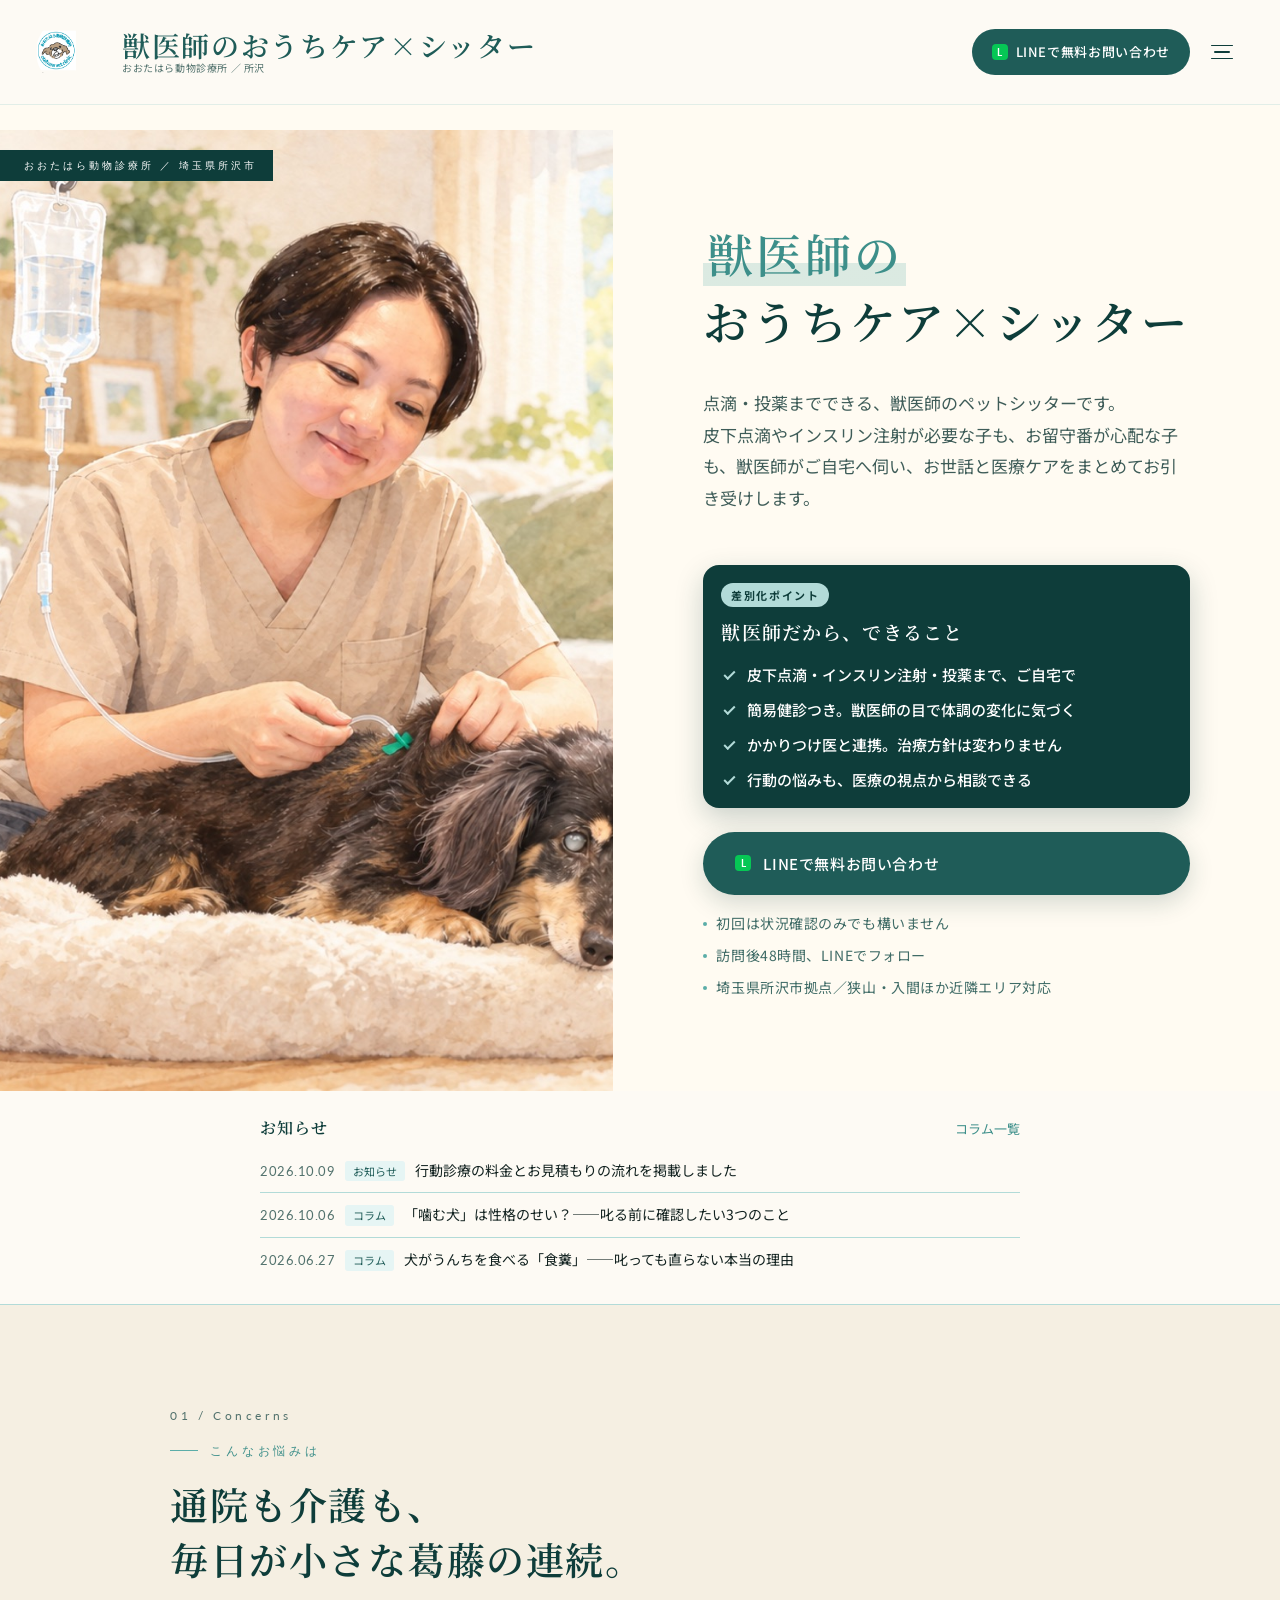
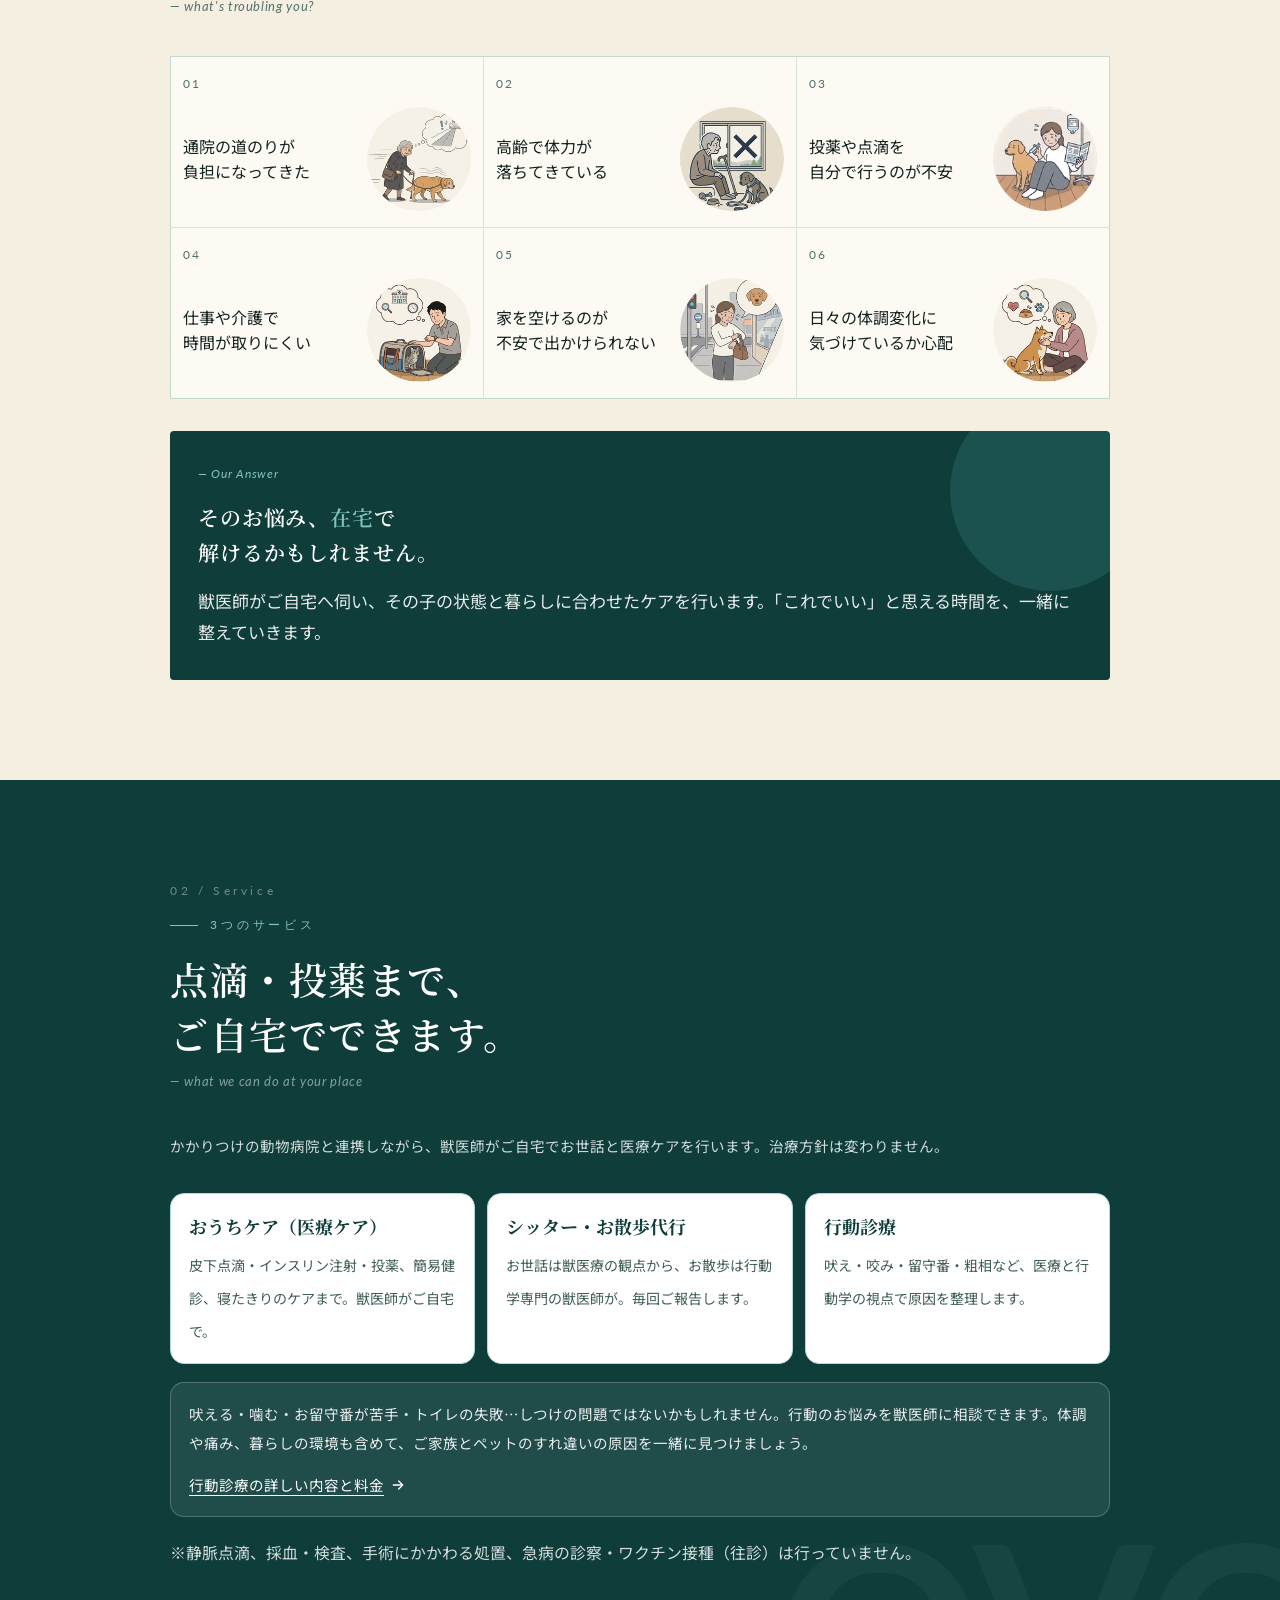
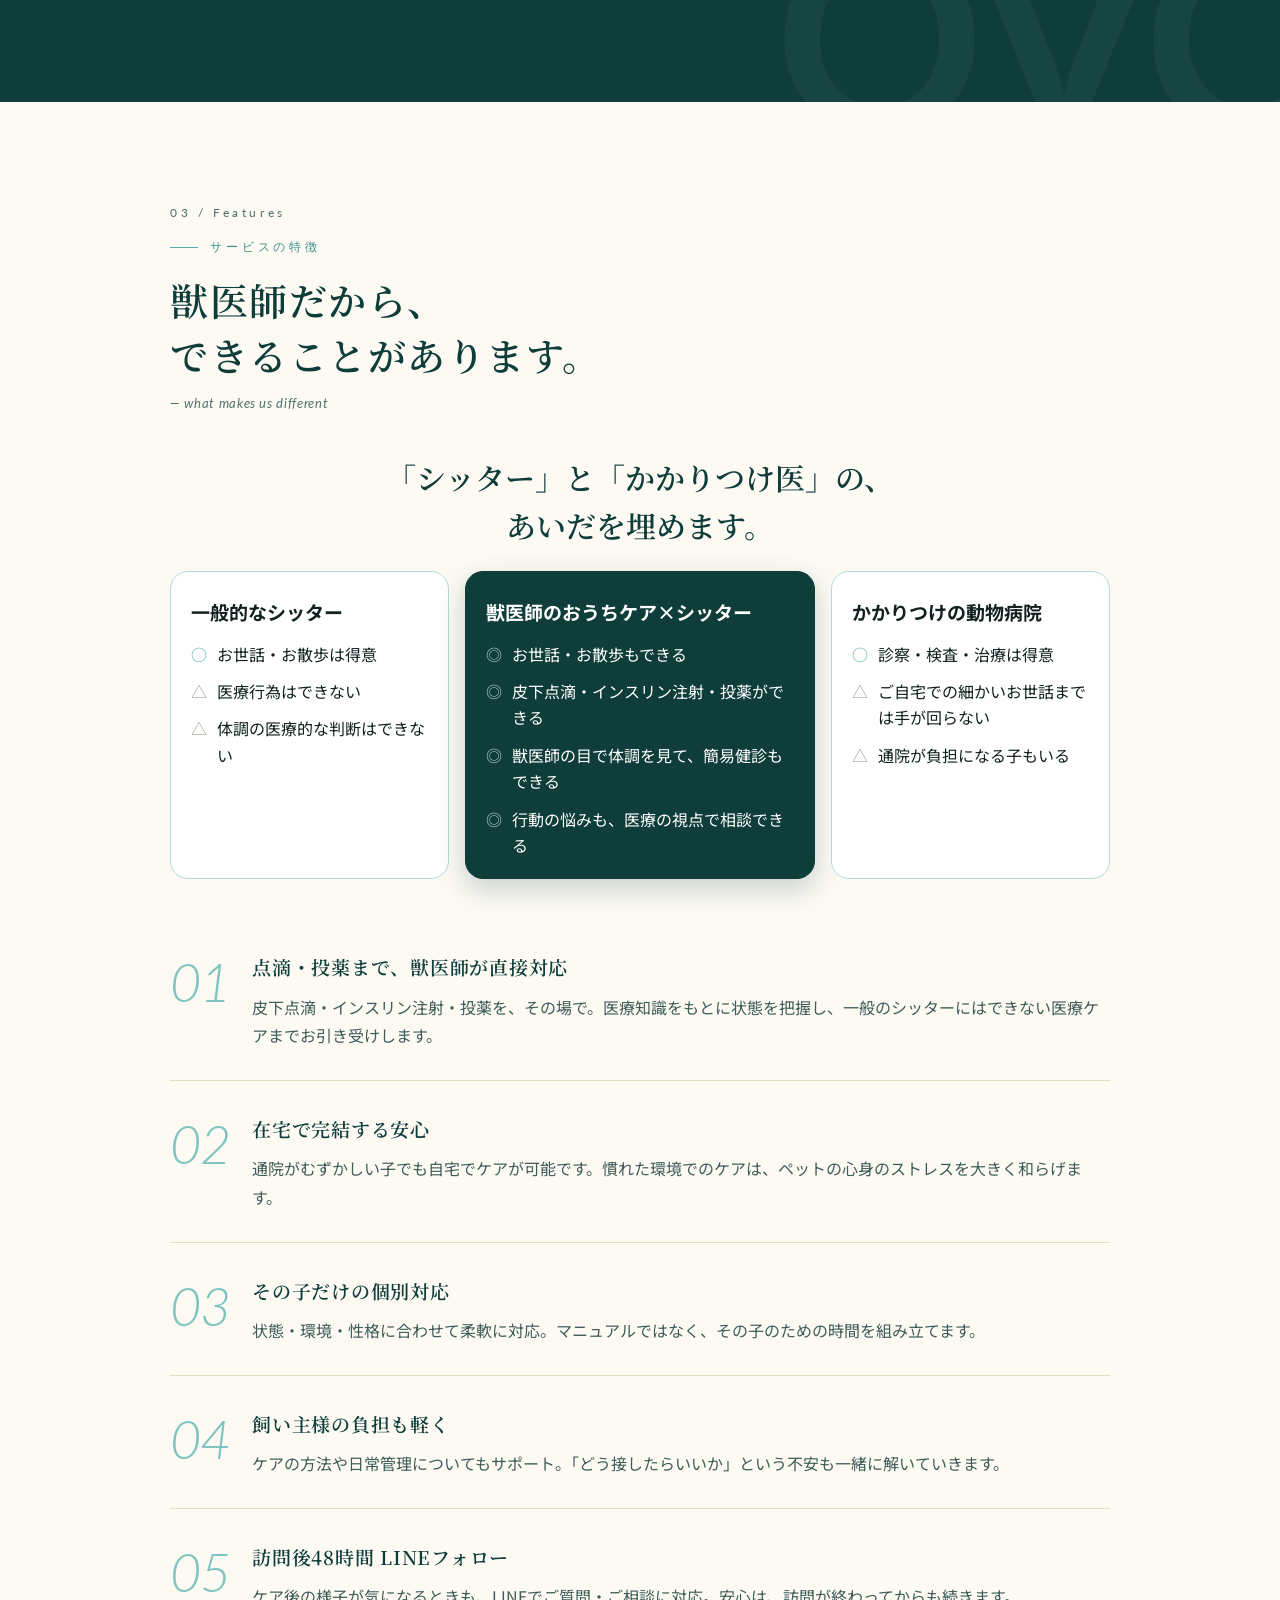
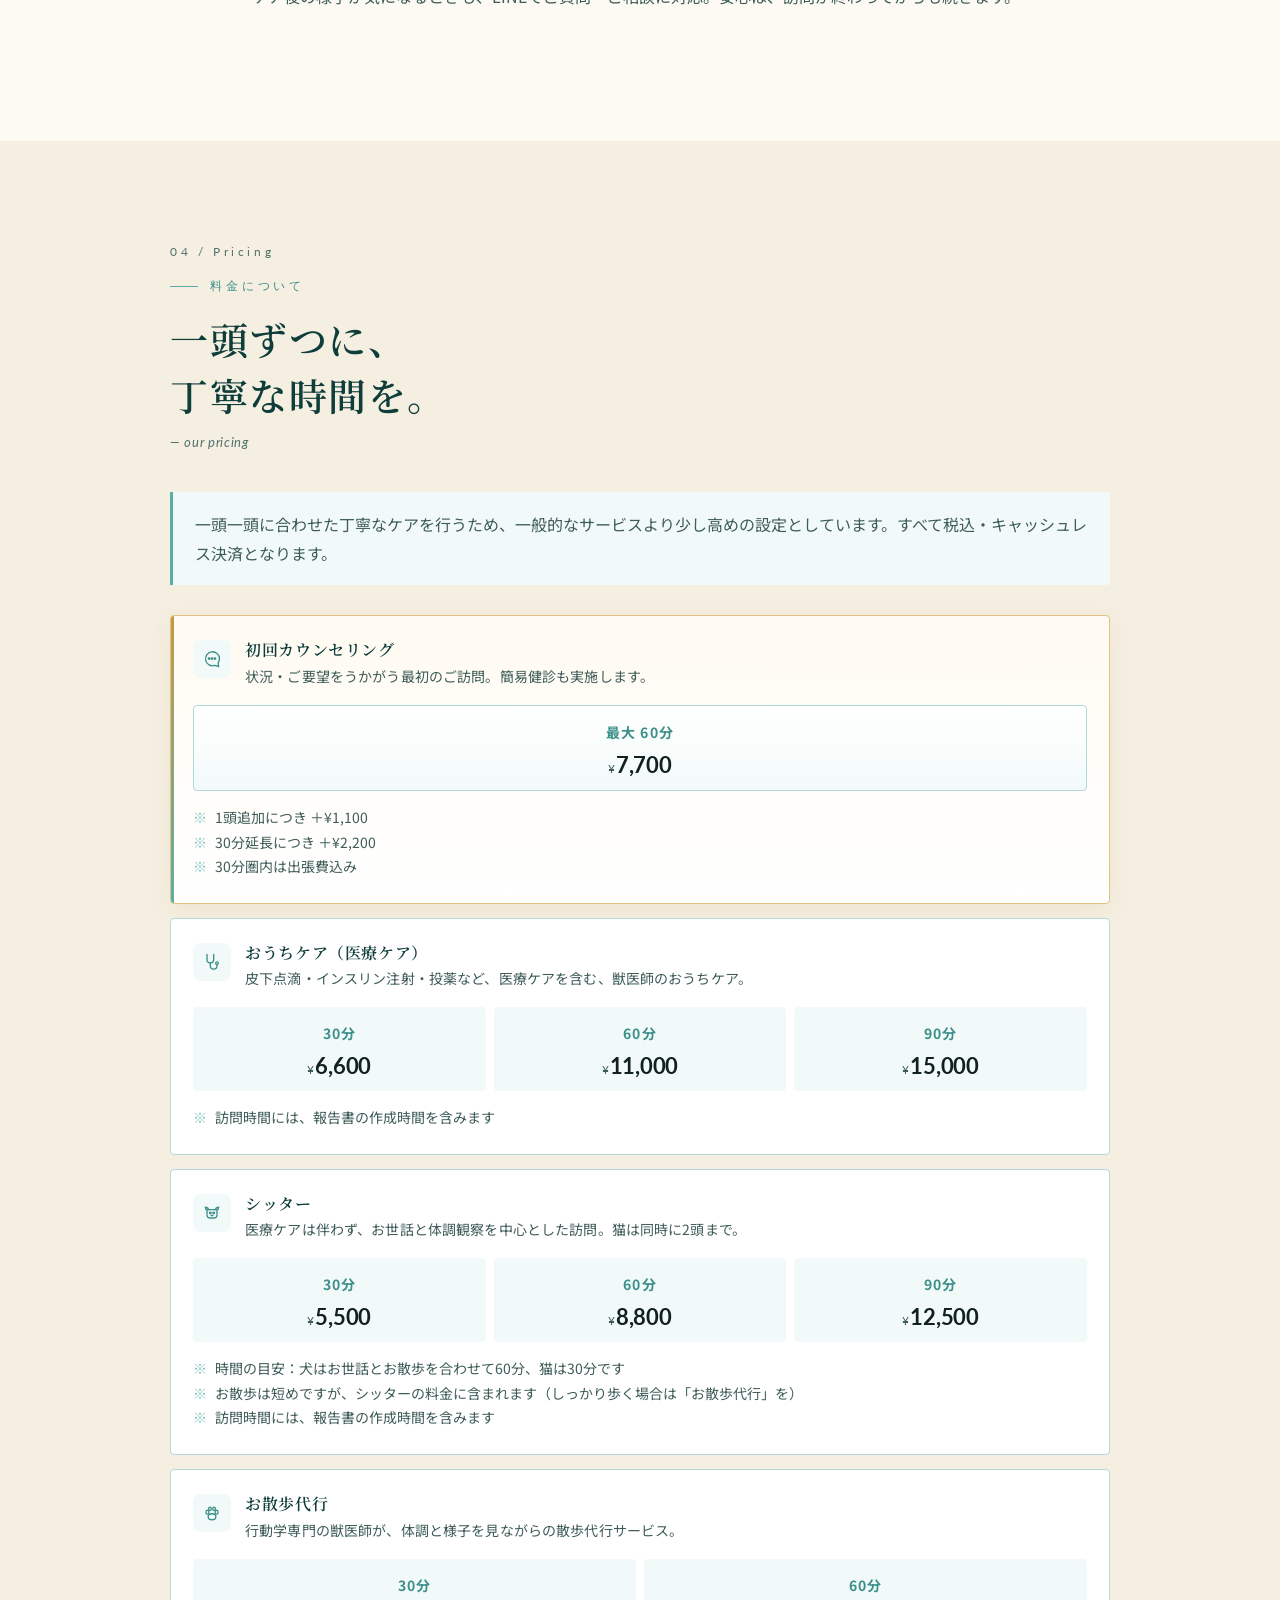
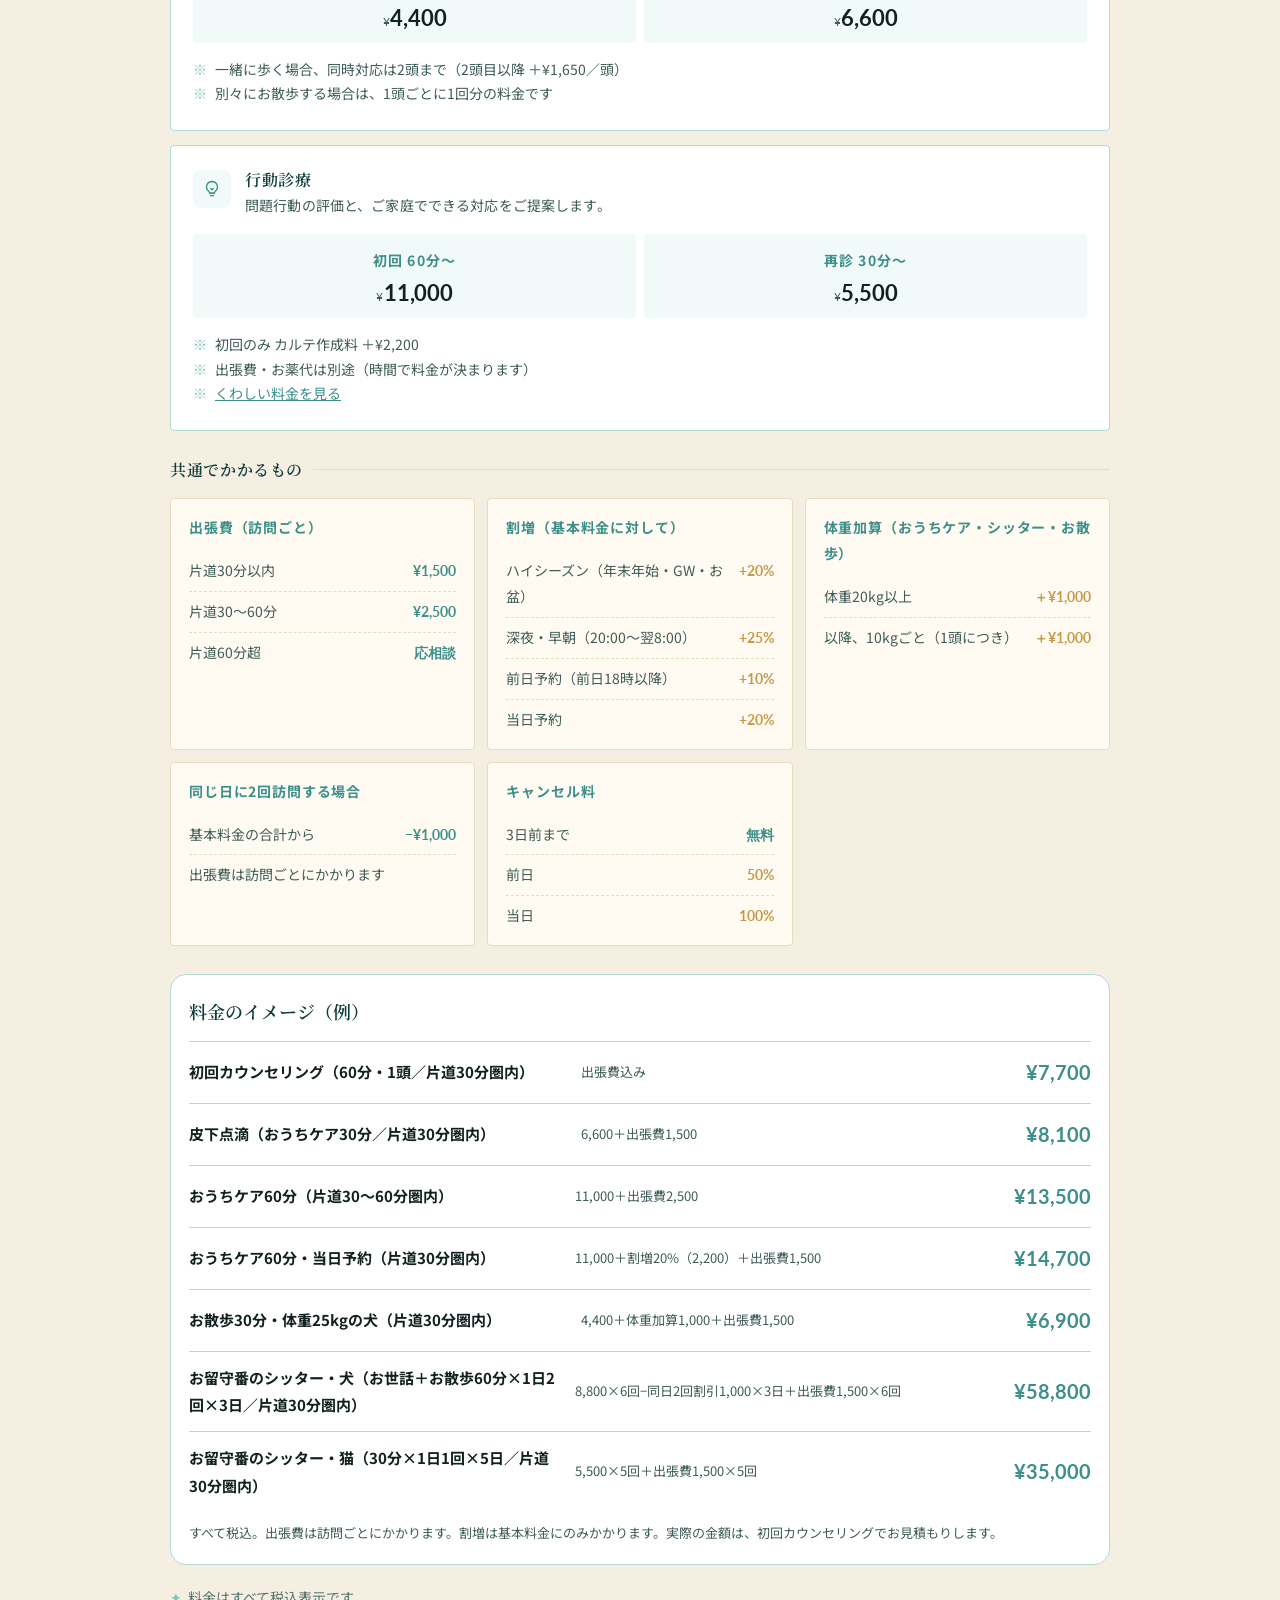
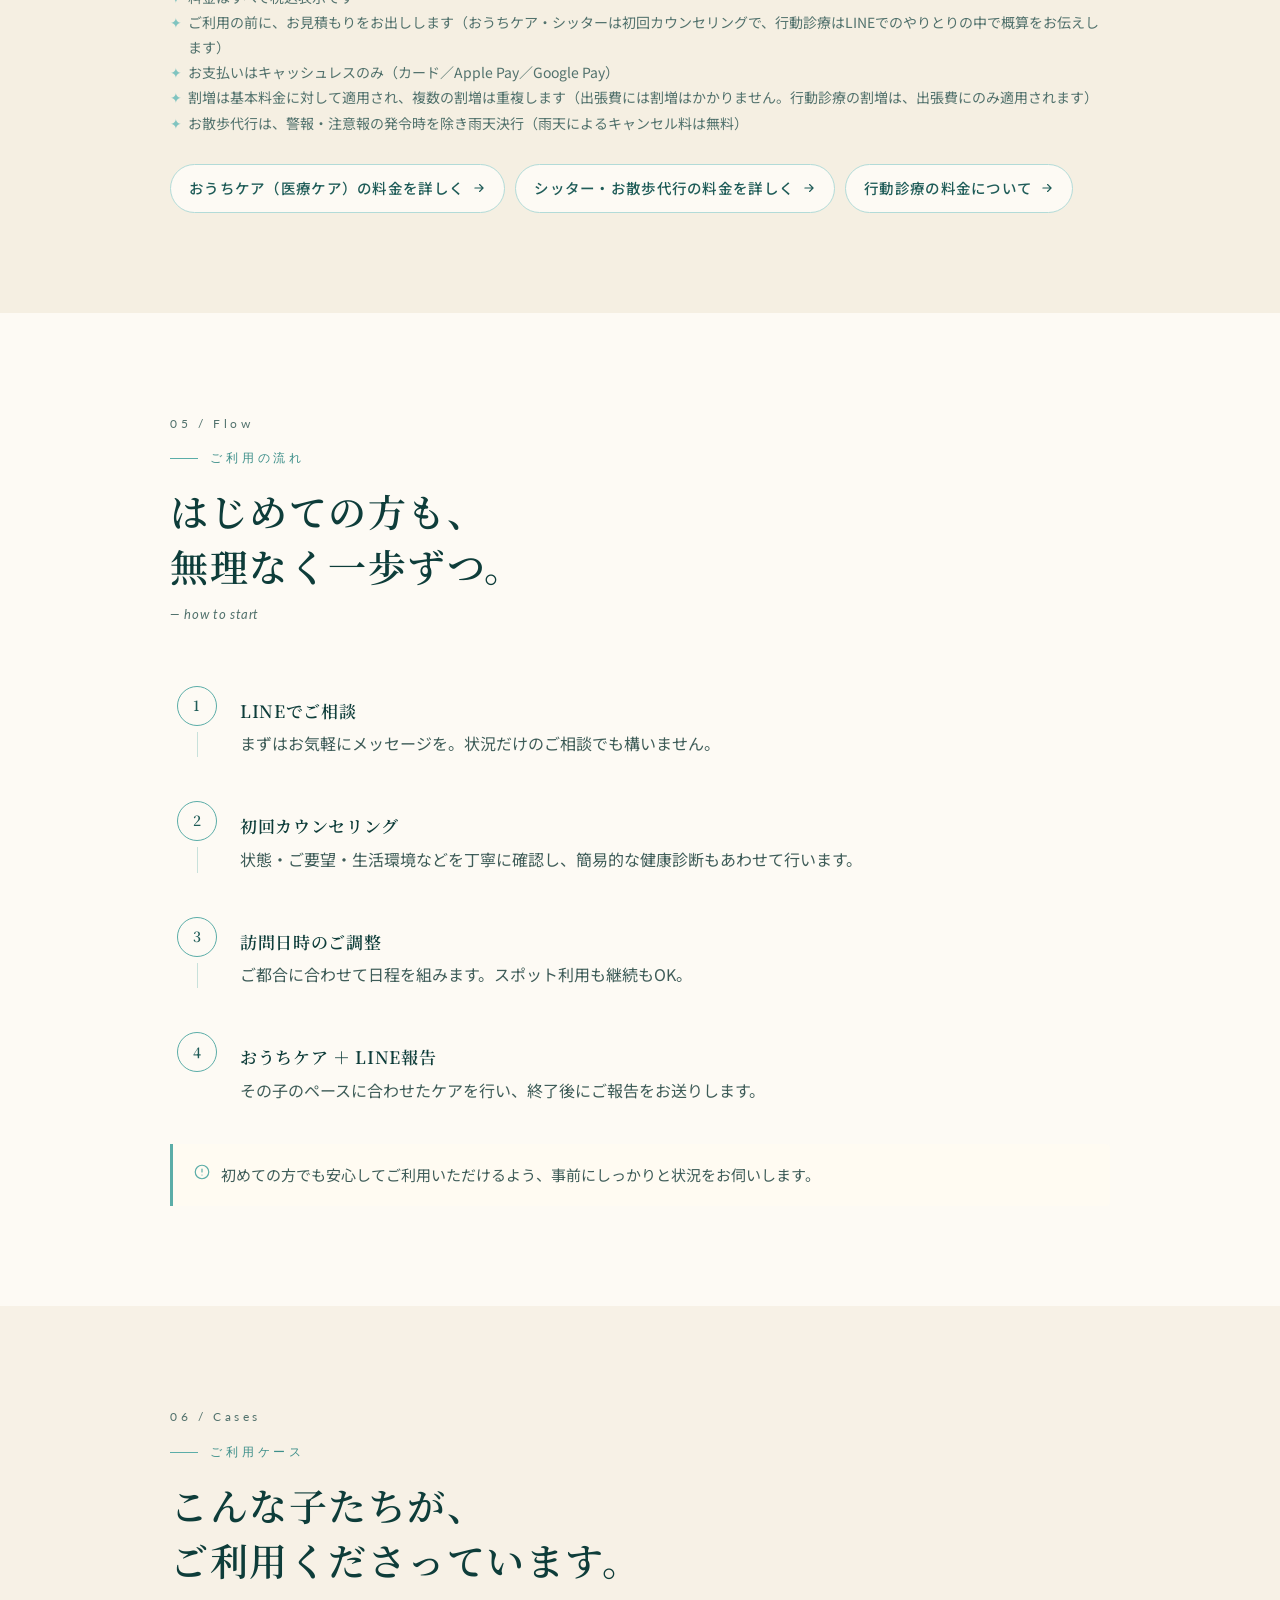
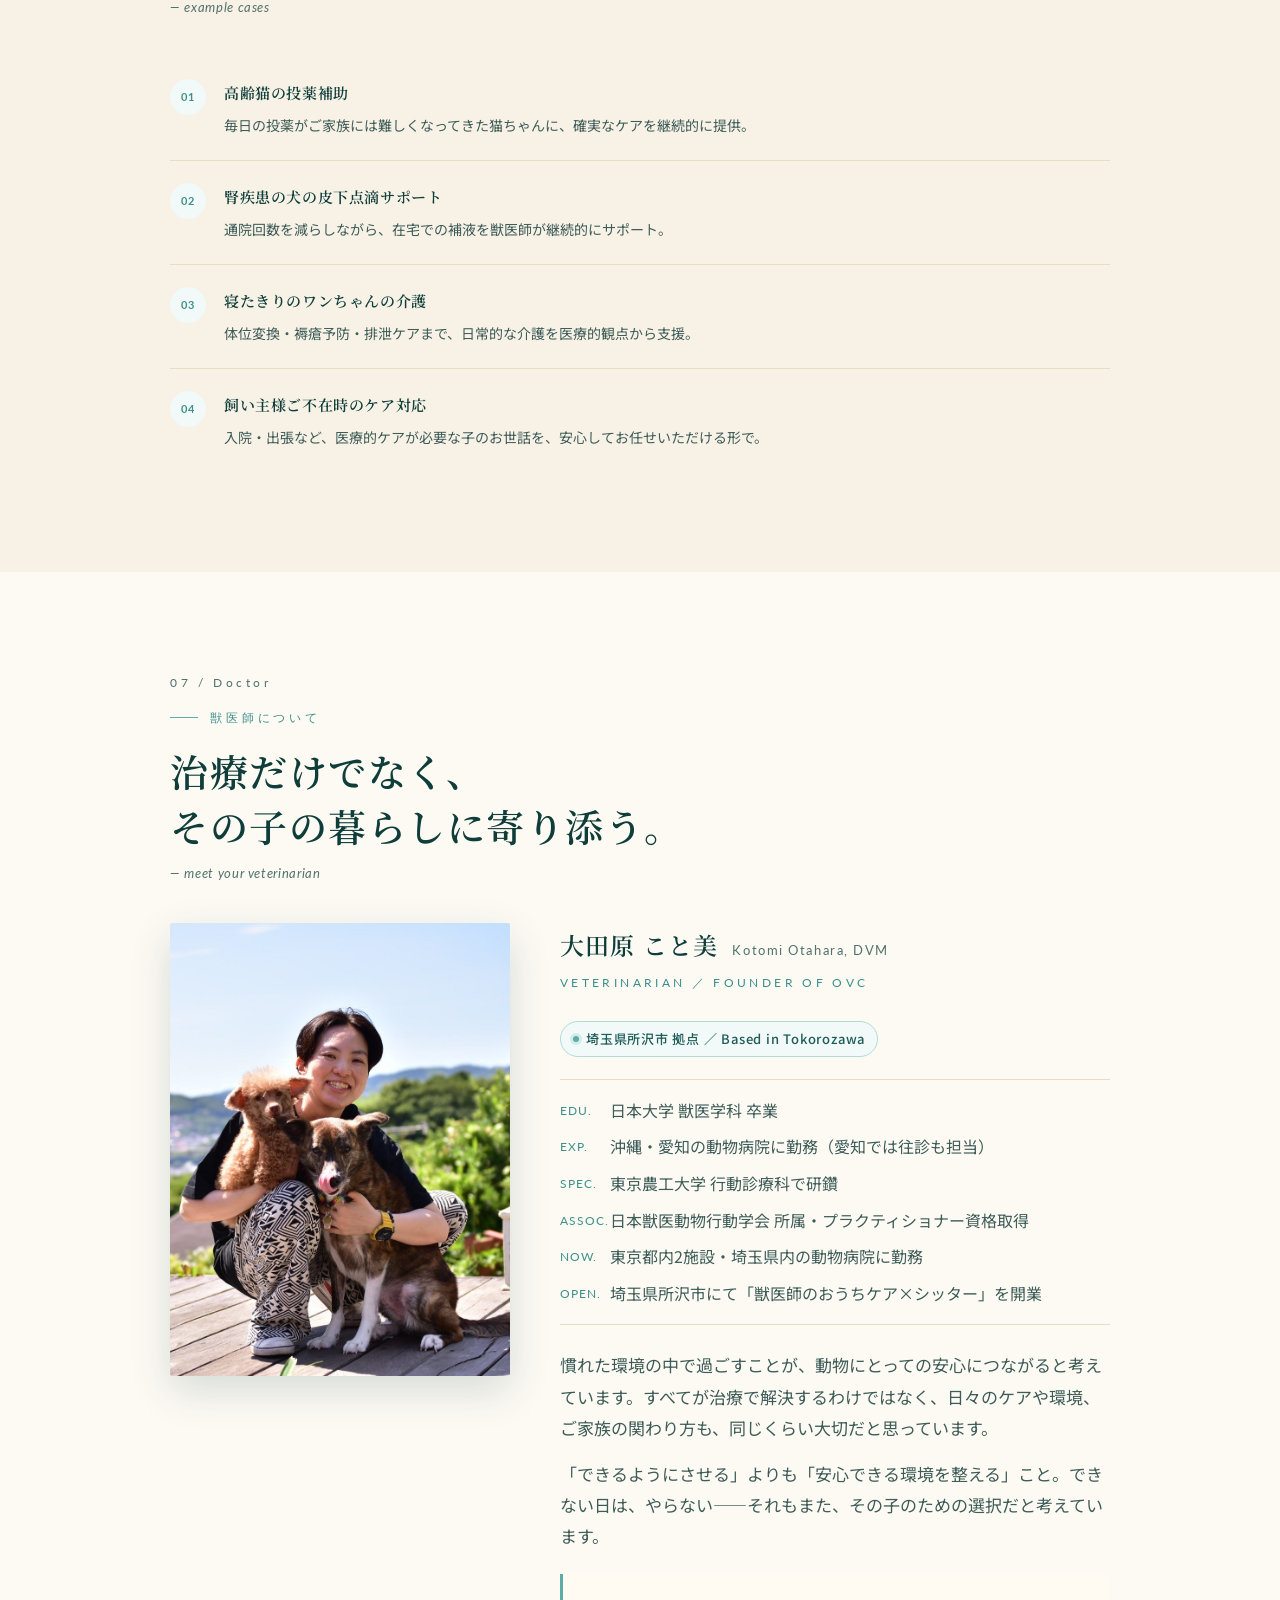
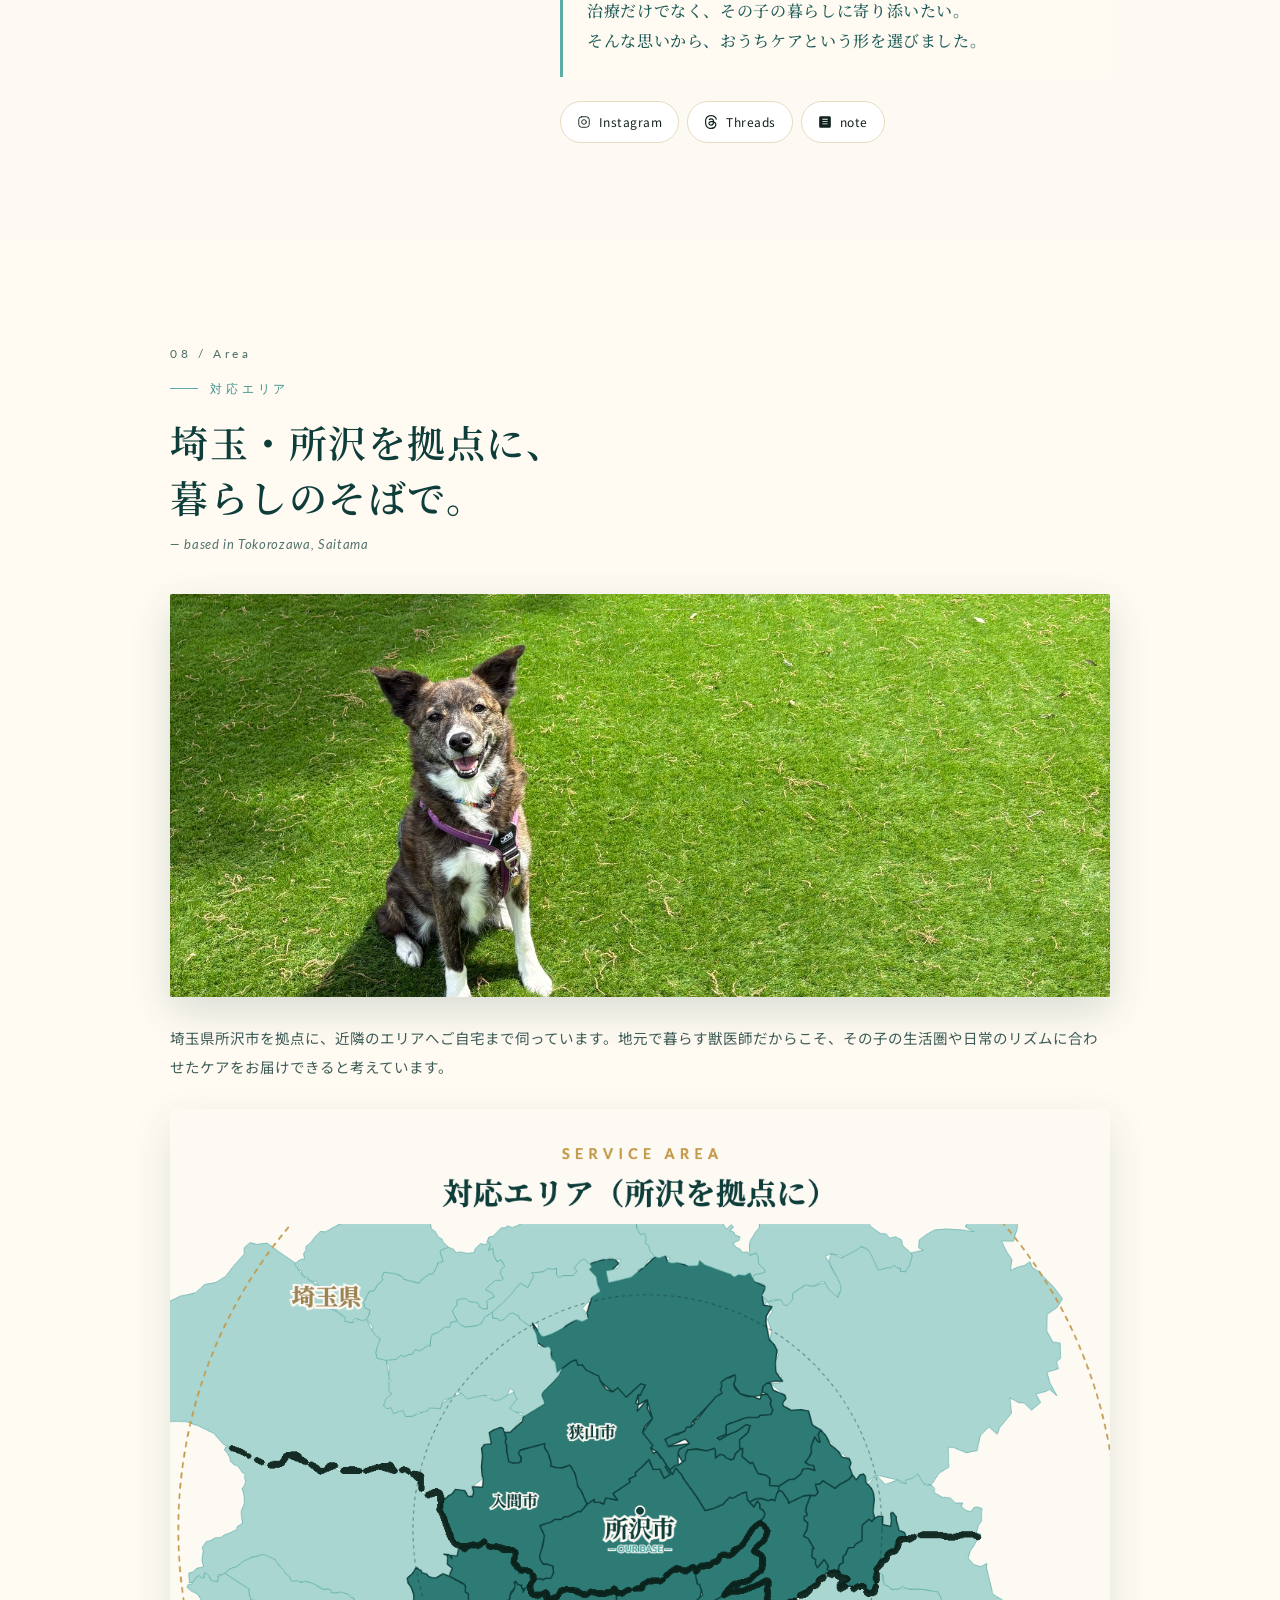
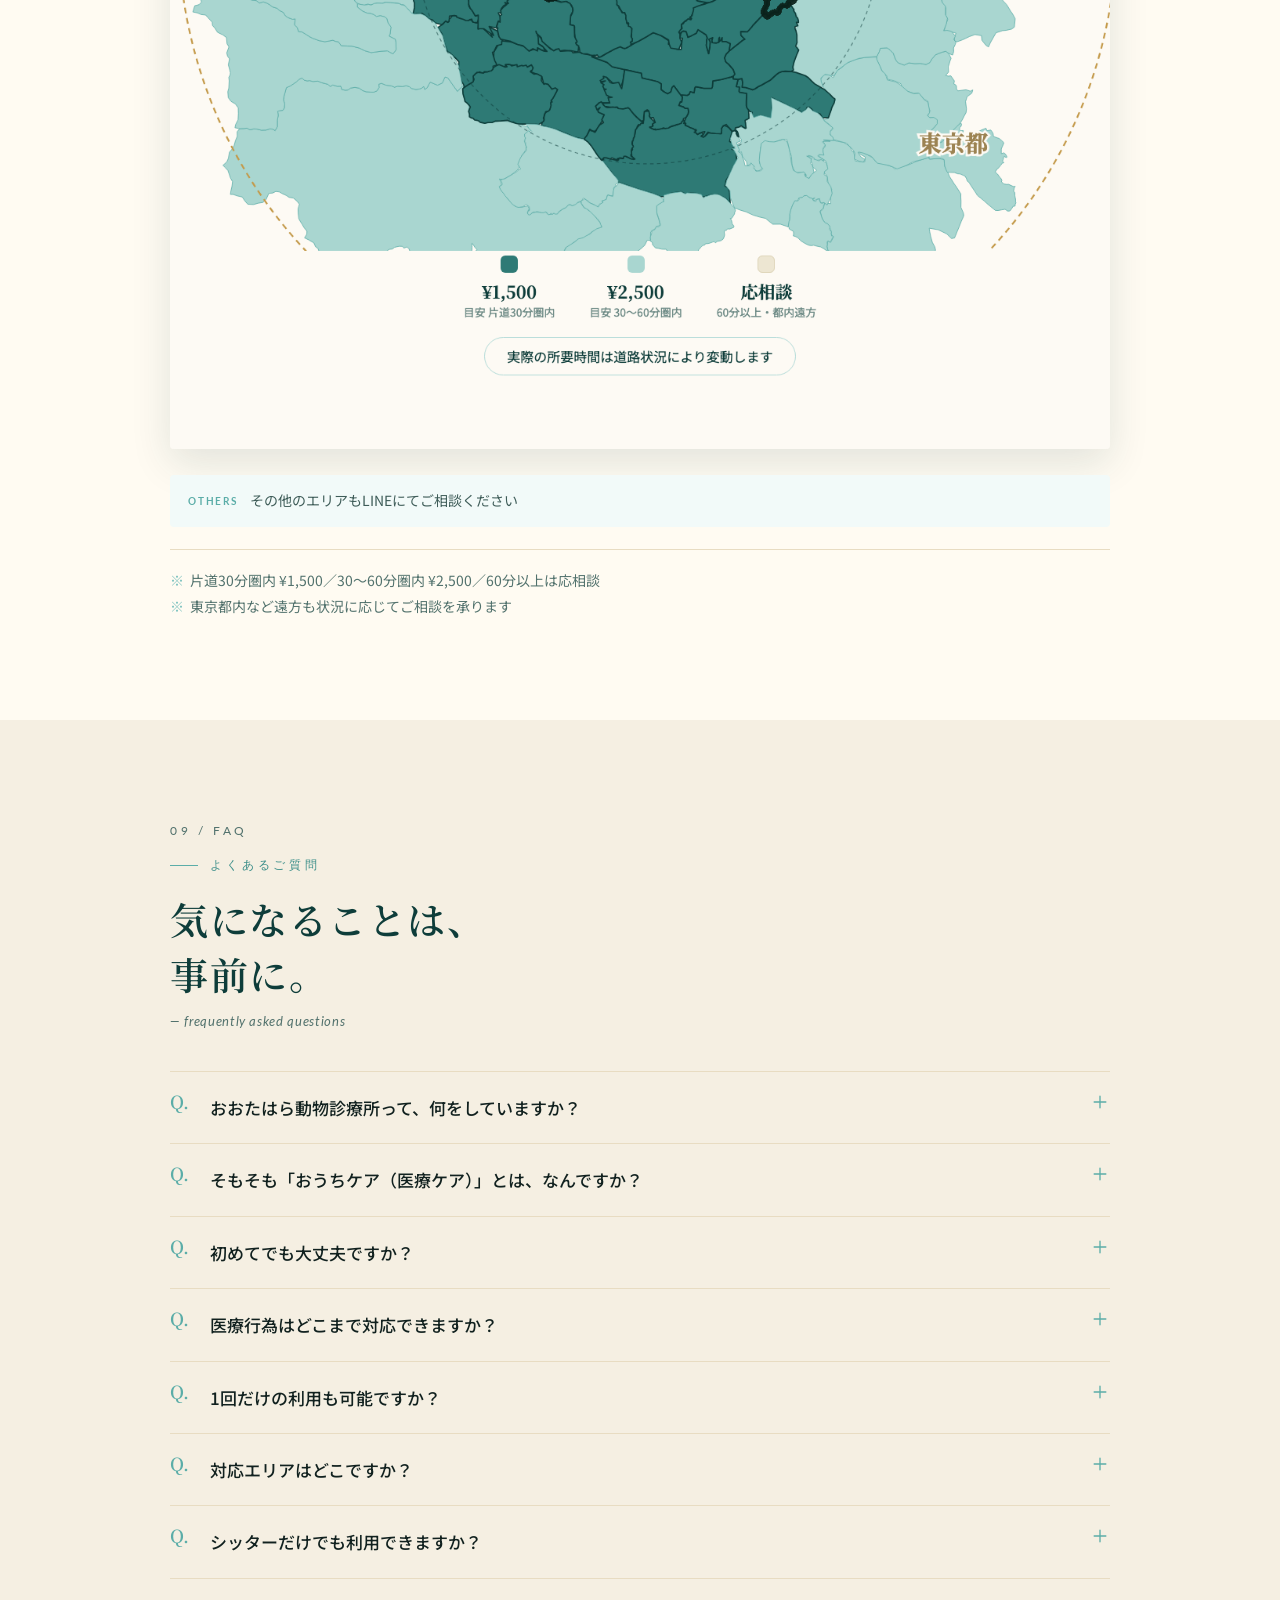
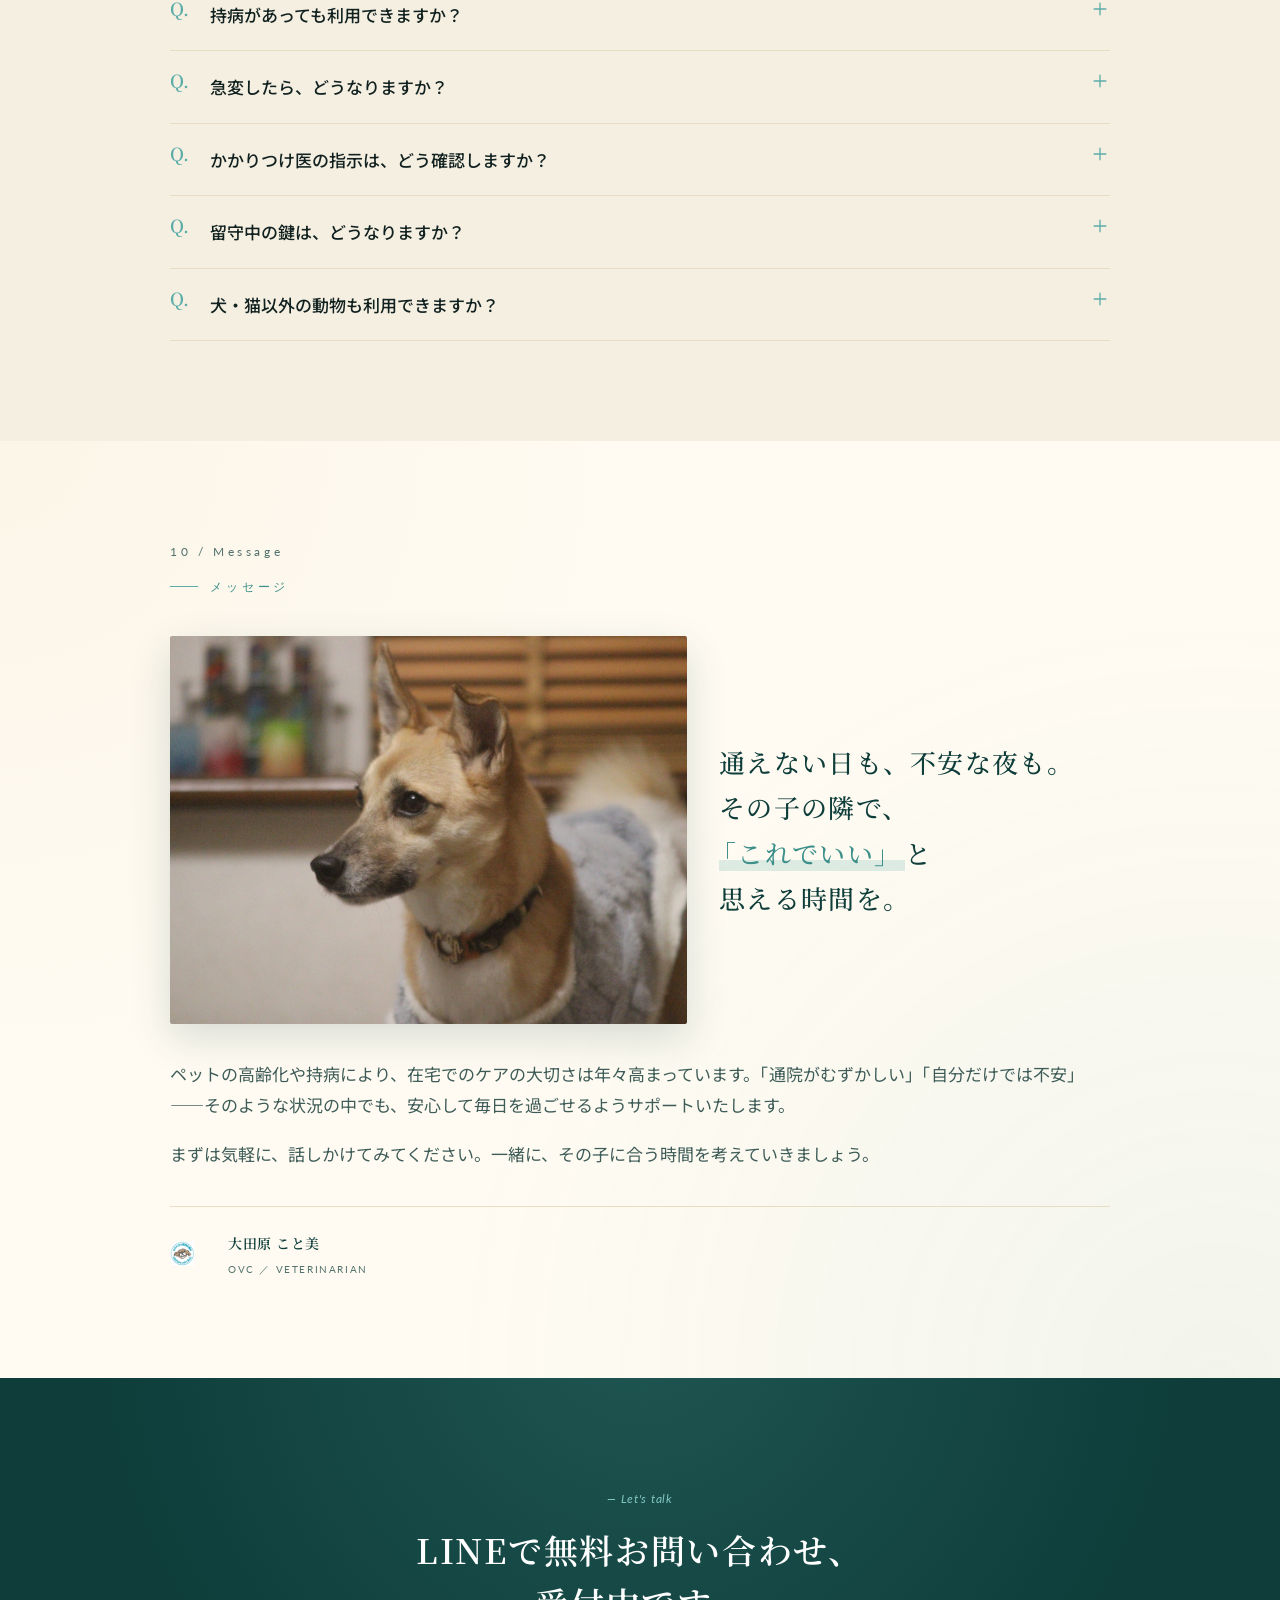
==== commit c579ca66: "トップにお知らせ欄と行動診療のご案内文を追加 Co-Authored-By: Claude Sonnet 5.5 <noreply@anthropic.com>" ====
--- a/index.html
+++ b/index.html
@@ -24,7 +24,7 @@
       <circle cx="22" cy="-40" r="5" fill="#0E3D3A" stroke="none"/>
     </g>
     <text x="600" y="560" text-anchor="middle" font-family="serif" font-weight="600" font-size="42" fill="#E6F5F4" letter-spacing="6">おおたはら動物診療所</text>
-    <text x="600" y="610" text-anchor="middle" font-family="Lato, sans-serif" font-size="18" fill="#5BADA8" letter-spacing="6">OTAHARA VETERINARY CLINIC</text>
+    <text x="600" y="610" text-anchor="middle" font-family="Lato, sans-serif" font-size="18" fill="#5BADA8" letter-spacing="6">OTAHARA VET CLINIC</text>
   </svg>
 </template>
 <meta name="viewport" content="width=device-width, initial-scale=1.0">
@@ -38,7 +38,7 @@
 <meta property="og:title" content="獣医師のおうちケア×シッター｜点滴・投薬もできる所沢市のペットシッター｜おおたはら動物診療所">
 <meta property="og:description" content="点滴・投薬までできる、獣医師のペットシッター。所沢市・狭山市・入間市のご自宅へ伺い、皮下点滴・インスリン注射・投薬、寝たきりのケア、お留守番のシッター、お散歩代行まで。行動の相談もできます。お問い合わせはLINEから無料です。">
 <meta property="og:url" content="https://otahara-vetclinic.com/">
-<meta property="og:site_name" content="おおたはら動物診療所">
+<meta property="og:site_name" content="獣医師のおうちケア×シッター">
 <meta property="og:locale" content="ja_JP">
 <meta property="og:image" content="https://otahara-vetclinic.com/assets/hero-aru-illust.jpg">
 <meta property="og:image:width" content="1500">
@@ -54,10 +54,12 @@
   "@context": "https://schema.org",
   "@type": "VeterinaryCare",
   "@id": "https://otahara-vetclinic.com/#clinic",
-  "name": "おおたはら動物診療所",
+  "name": "獣医師のおうちケア×シッター｜おおたはら動物診療所",
   "alternateName": [
     "獣医師のおうちケア×シッター",
+    "おおたはら動物診療所",
     "OVC",
+    "Otahara Vet Clinic",
     "Otahara Veterinary Clinic",
     "おおたはらどうぶつしんりょうじょ"
   ],
@@ -302,7 +304,7 @@
 <link rel="preconnect" href="https://fonts.googleapis.com">
 <link rel="preconnect" href="https://fonts.gstatic.com" crossorigin>
 <link href="https://fonts.googleapis.com/css2?family=Noto+Sans+JP:wght@300;400;500;700&family=Noto+Serif+JP:wght@400;500;600;700&family=Lato:wght@300;400;700&display=swap" rel="stylesheet">
-<link rel="stylesheet" href="/assets/site.css?v=b21c2619ce">
+<link rel="stylesheet" href="/assets/site.css?v=d4609afb09">
 </head>
 <body>
 
@@ -362,7 +364,7 @@
           note
         </a>
       </div>
-      <div class="menu-fine">© Otahara Veterinary Clinic</div>
+      <div class="menu-fine">© Otahara Vet Clinic</div>
     </div>
   </div>
 </nav>
@@ -402,6 +404,18 @@
   </div>
 </section>
 
+<!-- ─────────── NEWS（お知らせ・build_site.py が生成。手書き分は news.md） ─────────── -->
+<section class="news" id="news" aria-label="お知らせ">
+  <div class="news-inner">
+    <div class="news-head"><span class="news-t">お知らせ</span><a class="news-all" href="/column/">コラム一覧</a></div>
+    <ul class="news-list">
+      <li><time datetime="2026-10-09">2026.10.09</time><span class="news-tag">お知らせ</span><a href="/koudou-shinryo.html#pricing">行動診療の料金とお見積もりの流れを掲載しました</a></li>
+      <li><time datetime="2026-10-06">2026.10.06</time><span class="news-tag">コラム</span><a href="/column/inu-kamu.html">「噛む犬」は性格のせい？——叱る前に確認したい3つのこと</a></li>
+      <li><time datetime="2026-06-27">2026.06.27</time><span class="news-tag">コラム</span><a href="/column/inu-shokufun.html">犬がうんちを食べる「食糞」——叱っても直らない本当の理由</a></li>
+    </ul>
+  </div>
+</section>
+
 <!-- ─────────── WORRIES ─────────── -->
 <section class="sec sec-worries reveal" id="concerns">
   <div class="sec-head">
@@ -477,6 +491,10 @@
     <a href="/houmon-care.html"><b>おうちケア（医療ケア）</b><span>皮下点滴・インスリン注射・投薬、簡易健診、寝たきりのケアまで。獣医師がご自宅で。</span></a>
     <a href="/petsitter.html"><b>シッター・お散歩代行</b><span>お世話は獣医療の観点から、お散歩は行動学専門の獣医師が。毎回ご報告します。</span></a>
     <a href="/koudou-shinryo.html"><b>行動診療</b><span>吠え・咬み・留守番・粗相など、医療と行動学の視点で原因を整理します。</span></a>
+  </div>
+  <div class="koudou-lead">
+    <p>吠える・噛む・お留守番が苦手・トイレの失敗…しつけの問題ではないかもしれません。行動のお悩みを獣医師に相談できます。体調や痛み、暮らしの環境も含めて、ご家族とペットのすれ違いの原因を一緒に見つけましょう。</p>
+    <a href="/koudou-shinryo.html">行動診療の詳しい内容と料金 <svg viewBox="0 0 24 24" fill="none" stroke="currentColor" stroke-width="2" stroke-linecap="round" stroke-linejoin="round"><path d="M5 12h14M13 6l6 6-6 6"/></svg></a>
   </div>
   <p class="service-intro" style="margin-top:20px;font-size:.88em;">
     ※静脈点滴、採血・検査、手術にかかわる処置、急病の診察・ワクチン接種（往診）は行っていません。
@@ -1149,7 +1167,7 @@
     <div class="footer-brand-mark"><img src="/assets/logo.png" alt=""></div>
     <div>
       <div class="footer-brand-name">獣医師のおうちケア×シッター</div>
-      <div class="footer-brand-en">OTAHARA VETERINARY CLINIC ／ OVC</div>
+      <div class="footer-brand-en">OTAHARA VET CLINIC ／ OVC</div>
     </div>
   </div>
   <div class="footer-nav">
@@ -1185,11 +1203,11 @@
       コラム
     </a>
   </div>
-  <div class="footer-fine">獣医師のおうちケア×シッター　屋号：おおたはら動物診療所（おおたはらどうぶつしんりょうじょ／英語表記 Otahara Veterinary Clinic・略称 OVC）｜獣医師 大田原こと美</div>
-  <div class="footer-fine">© Otahara Veterinary Clinic. All rights reserved.</div>
+  <div class="footer-fine">獣医師のおうちケア×シッター　屋号：おおたはら動物診療所（おおたはらどうぶつしんりょうじょ／英語表記 Otahara Vet Clinic・略称 OVC）｜獣医師 大田原こと美</div>
+  <div class="footer-fine">© Otahara Vet Clinic. All rights reserved.</div>
 </footer>
 
-<script src="/assets/site.js?v=b21c2619ce" defer></script>
+<script src="/assets/site.js?v=d4609afb09" defer></script>
 
 </body>
 </html>
--- a/assets/site.css
+++ b/assets/site.css
@@ -1247,3 +1247,25 @@
 .sec-pricing{background:var(--sand);}
 .sec-flow{background:var(--ivory);}
 .sec-about{background:var(--ivory);}
+
+/* ─────────── お知らせ（ヒーロー直下）─────────── */
+.news{background:var(--ivory);border-bottom:1px solid var(--t-ll);padding:22px 24px;}
+.news-inner{max-width:760px;margin:0 auto;}
+.news-head{display:flex;align-items:baseline;justify-content:space-between;margin-bottom:6px;}
+.news-t{font-family:'Noto Serif JP',serif;font-weight:600;font-size:16px;color:var(--t-ddd);letter-spacing:.06em;}
+.news-all{font-size:13px;color:var(--t-d);text-decoration:none;}
+.news-all:hover{text-decoration:underline;}
+.news-list{list-style:none;margin:0;padding:0;}
+.news-list li{display:flex;flex-wrap:wrap;align-items:baseline;gap:4px 10px;padding:10px 0;border-top:1px solid var(--t-ll);font-size:14px;line-height:1.7;color:var(--ink);}
+.news-list li:first-child{border-top:none;}
+.news-list time{font-family:'Lato',sans-serif;font-size:13px;color:var(--ink-sub);letter-spacing:.04em;}
+.news-tag{font-size:11px;color:var(--t-dd);background:var(--t-pale);border-radius:3px;padding:1px 8px;}
+.news-list a{color:var(--ink);text-decoration:none;flex:1 1 100%;}
+.news-list a:hover{color:var(--t-d);text-decoration:underline;}
+@media (min-width:700px){.news-list a{flex:1 1 0;}}
+
+/* ─────────── 行動診療のご案内（サービス紹介の下）─────────── */
+.koudou-lead{margin:18px 0 8px;padding:16px 18px;background:rgba(255,255,255,.08);border:1px solid rgba(255,255,255,.22);border-radius:14px;}
+.koudou-lead p{font-size:14.5px;line-height:2;color:rgba(255,255,255,.9);margin:0 0 10px;}
+.koudou-lead a{display:inline-flex;align-items:center;gap:6px;font-size:14.5px;color:#fff;text-decoration:underline;text-underline-offset:4px;}
+.koudou-lead a svg{width:16px;height:16px;}
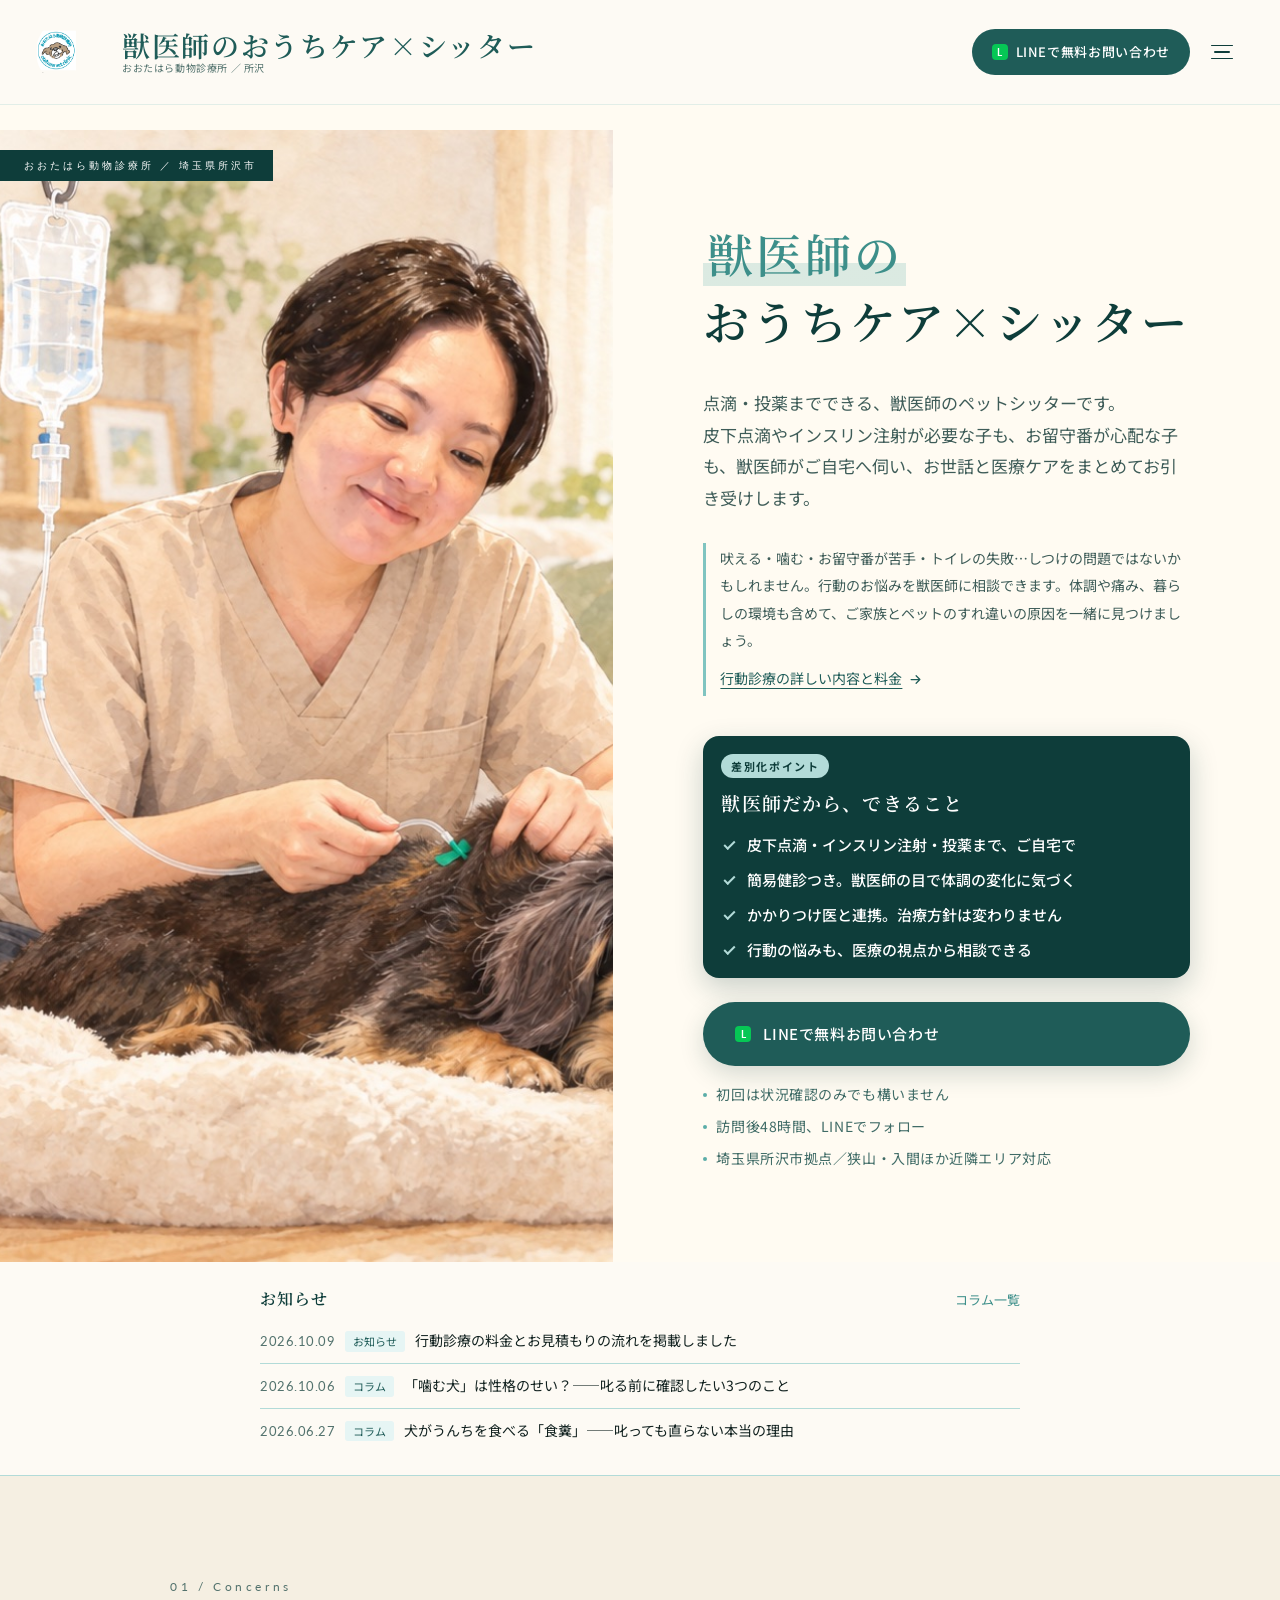
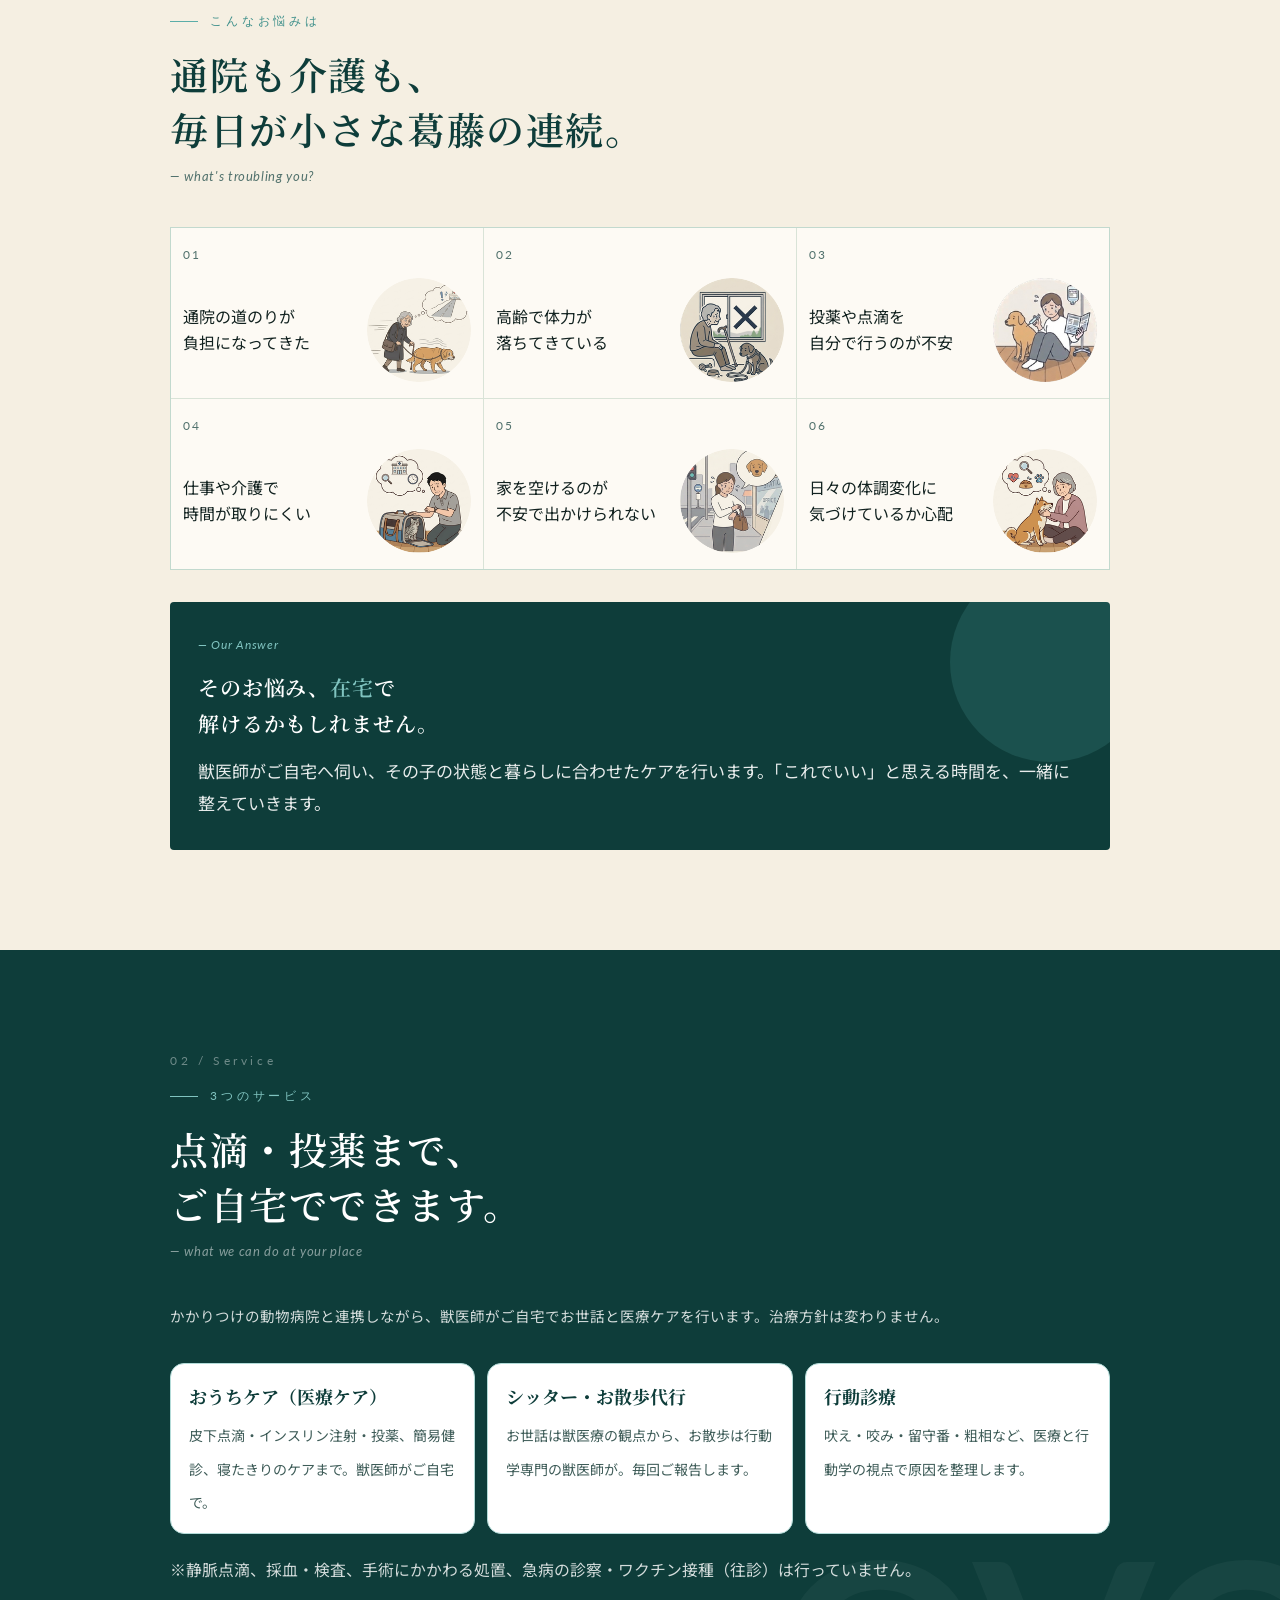
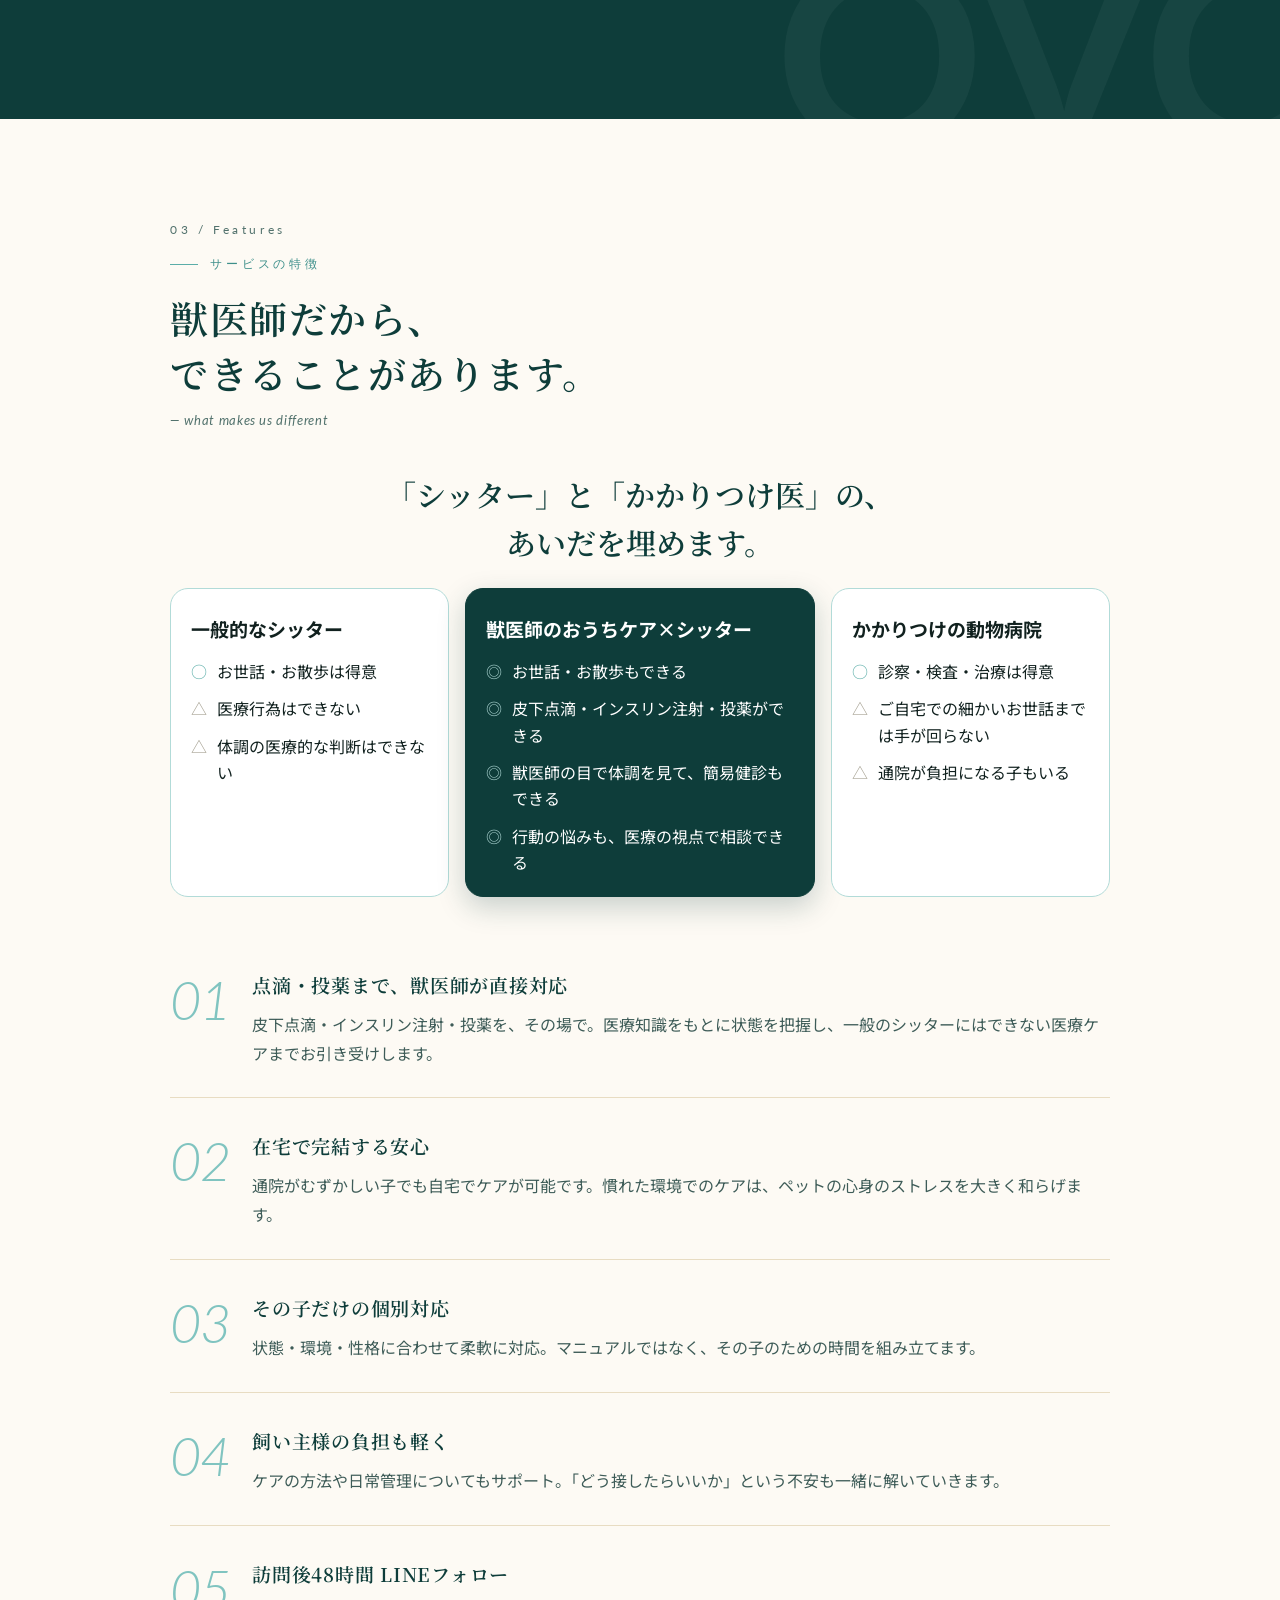
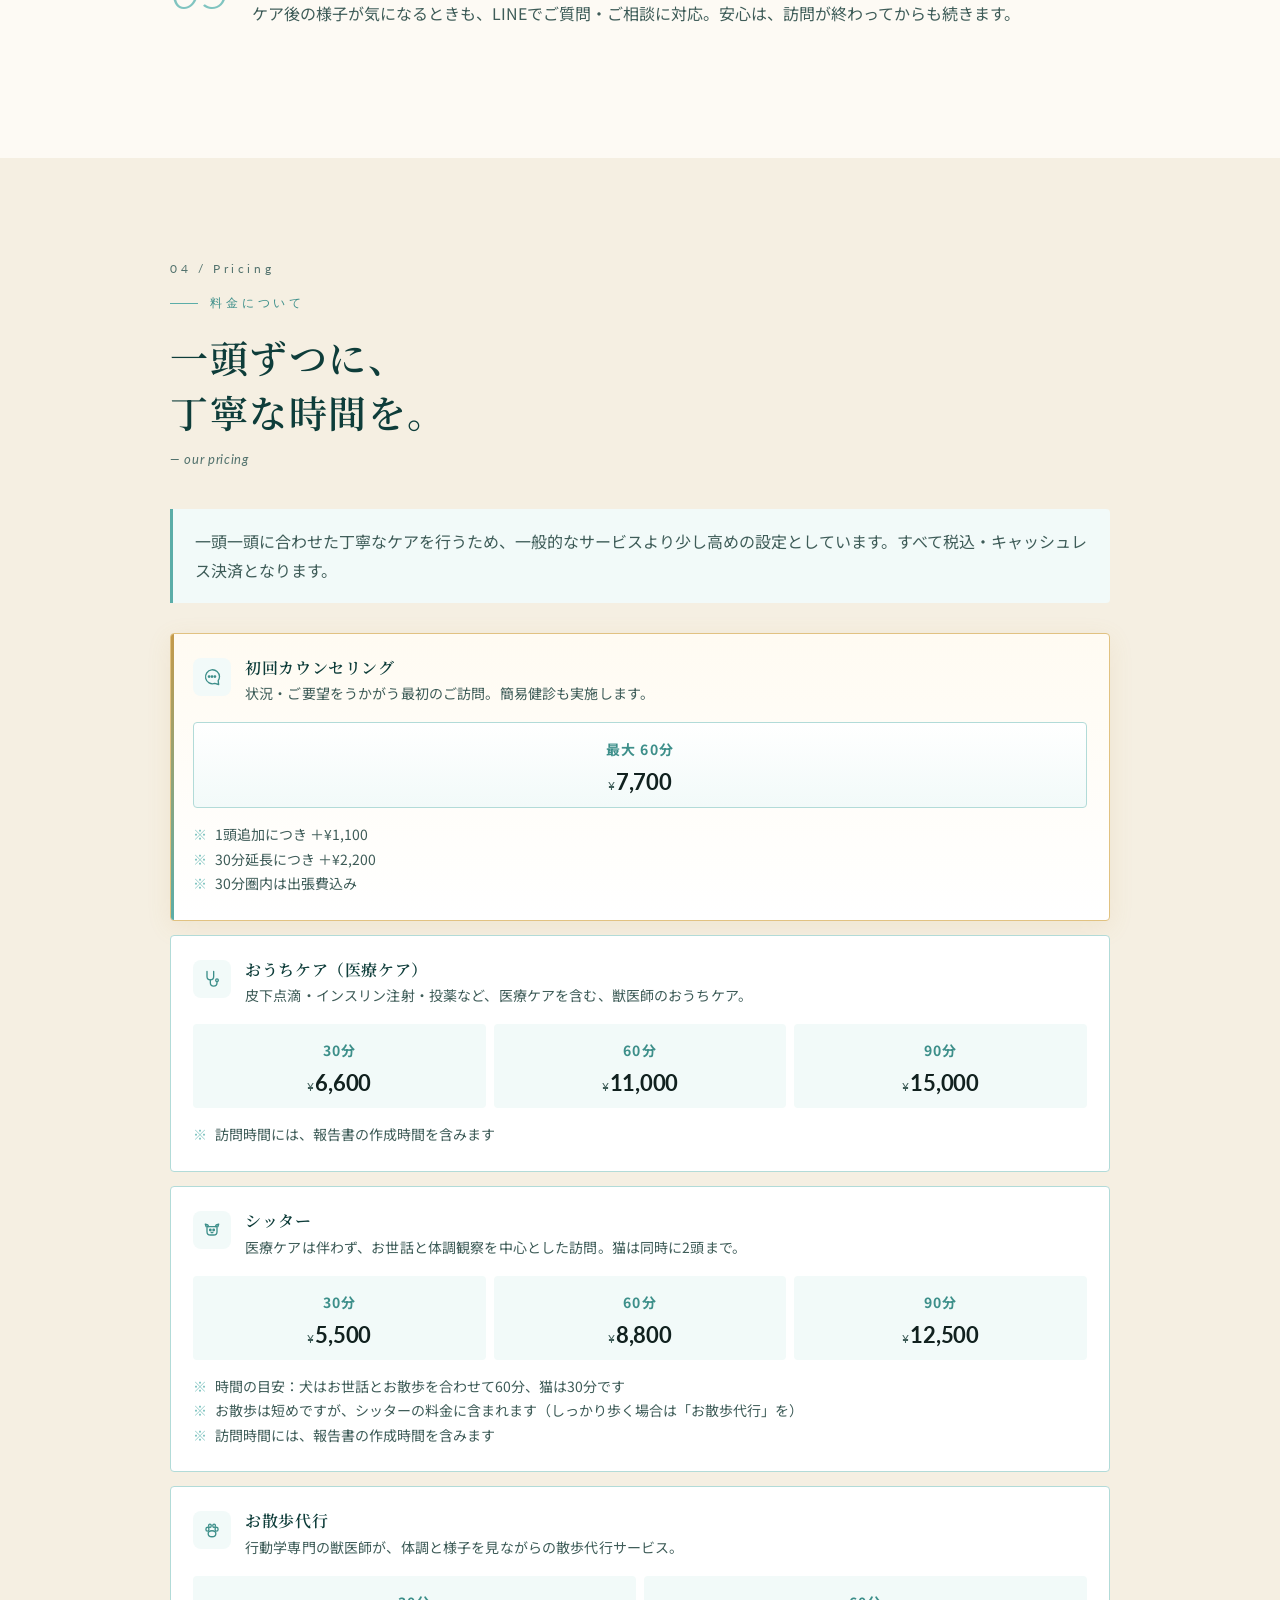
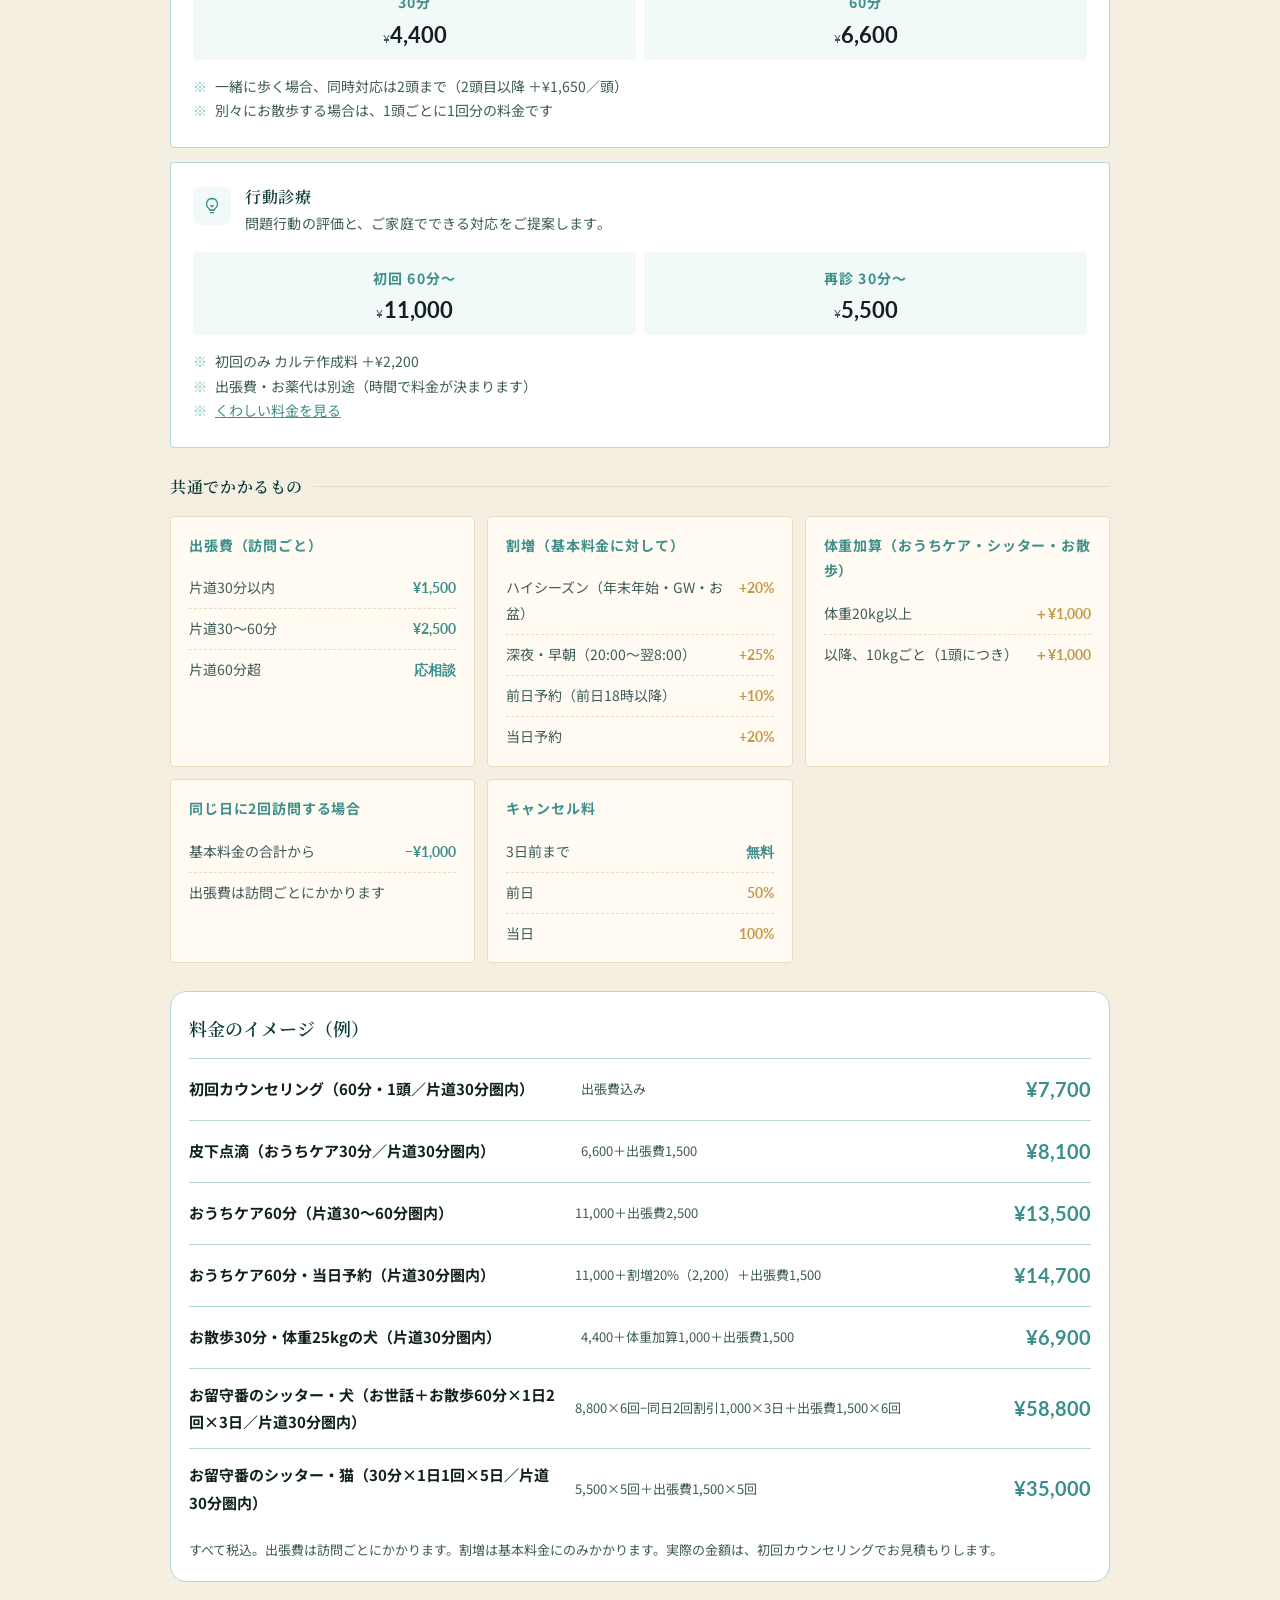
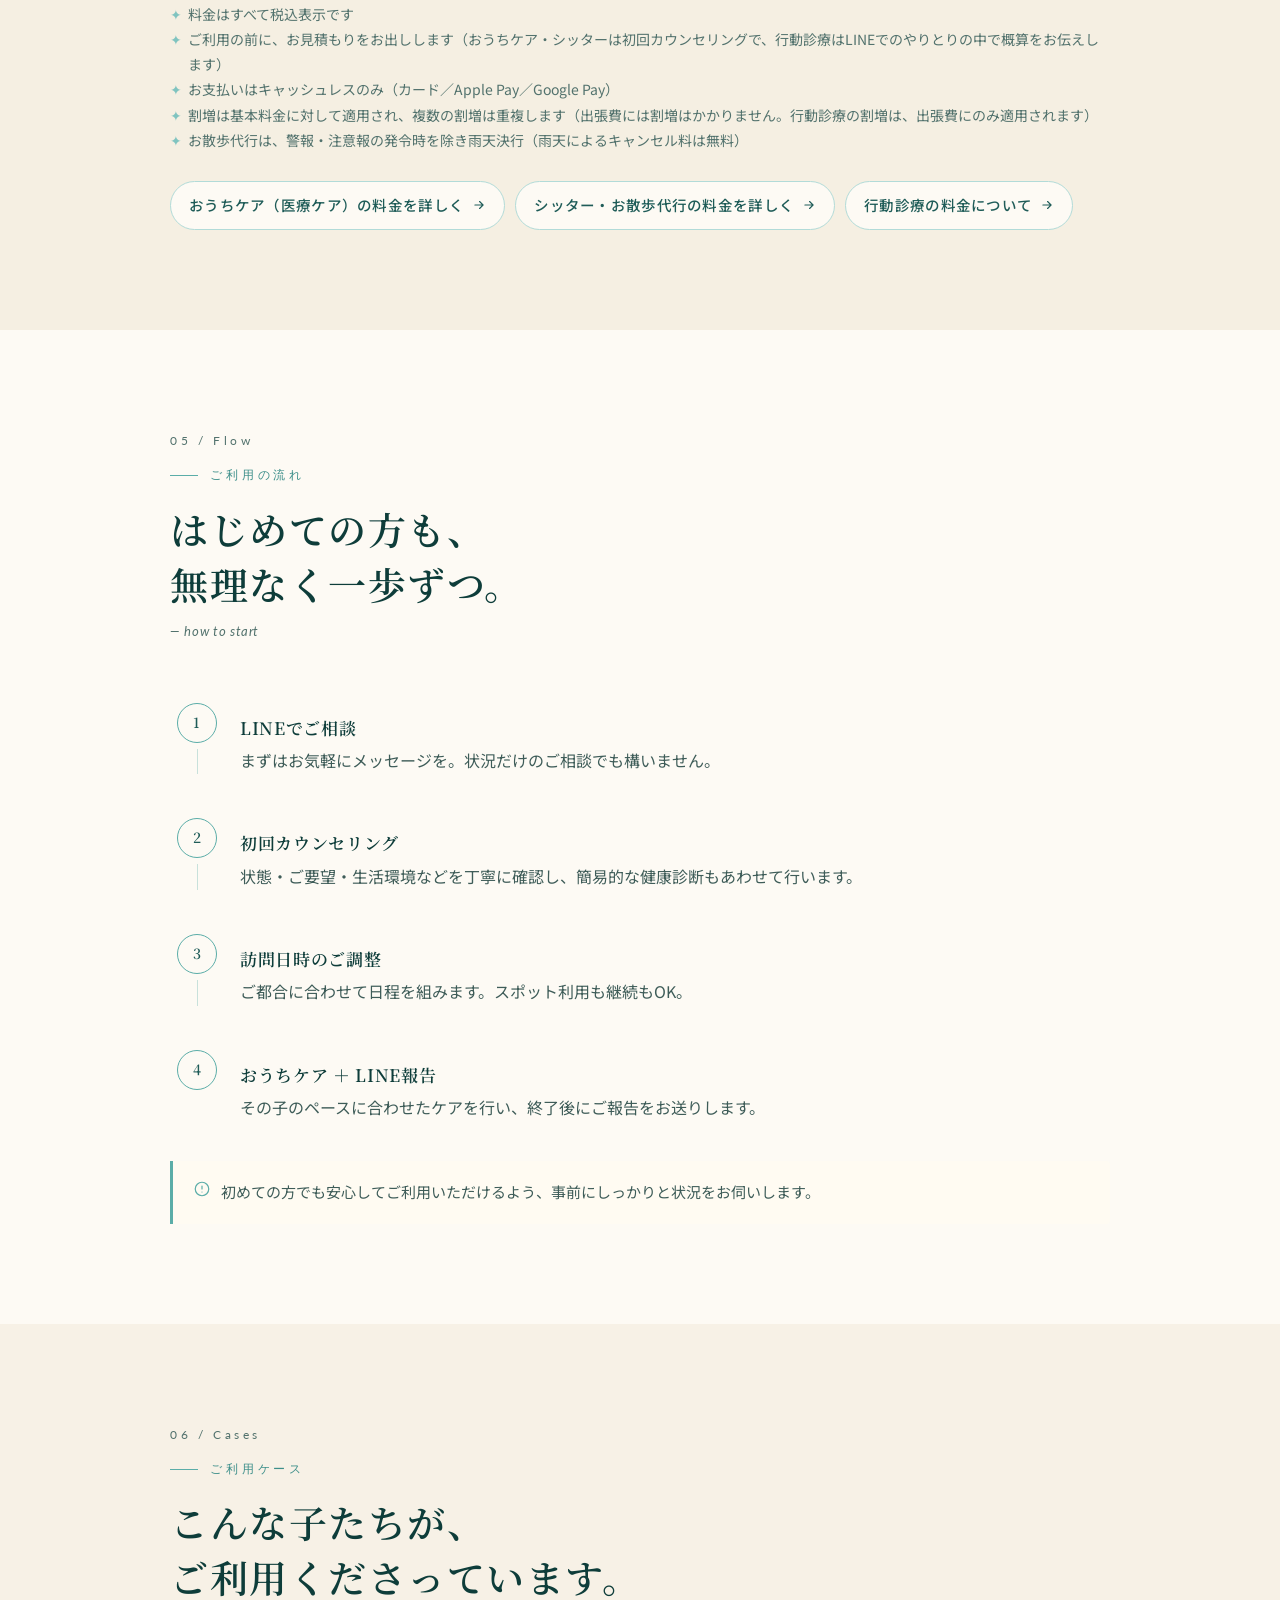
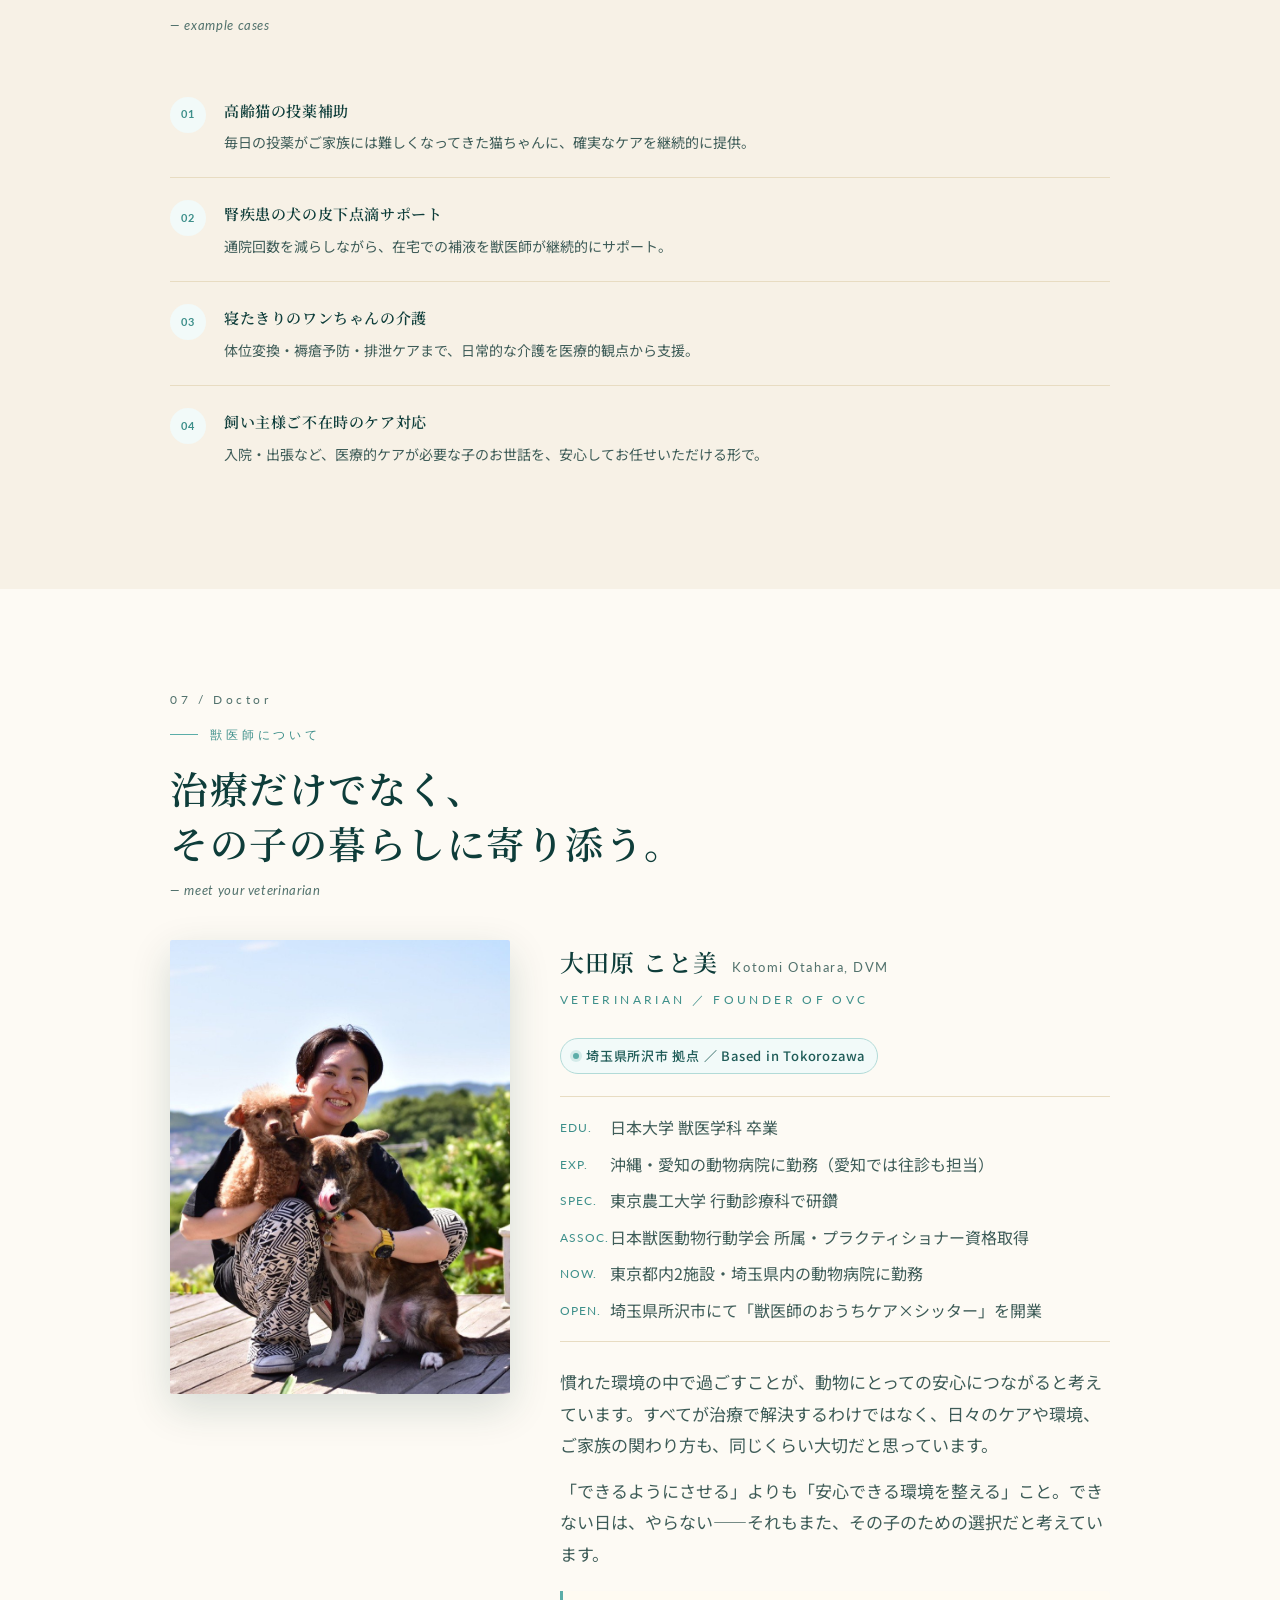
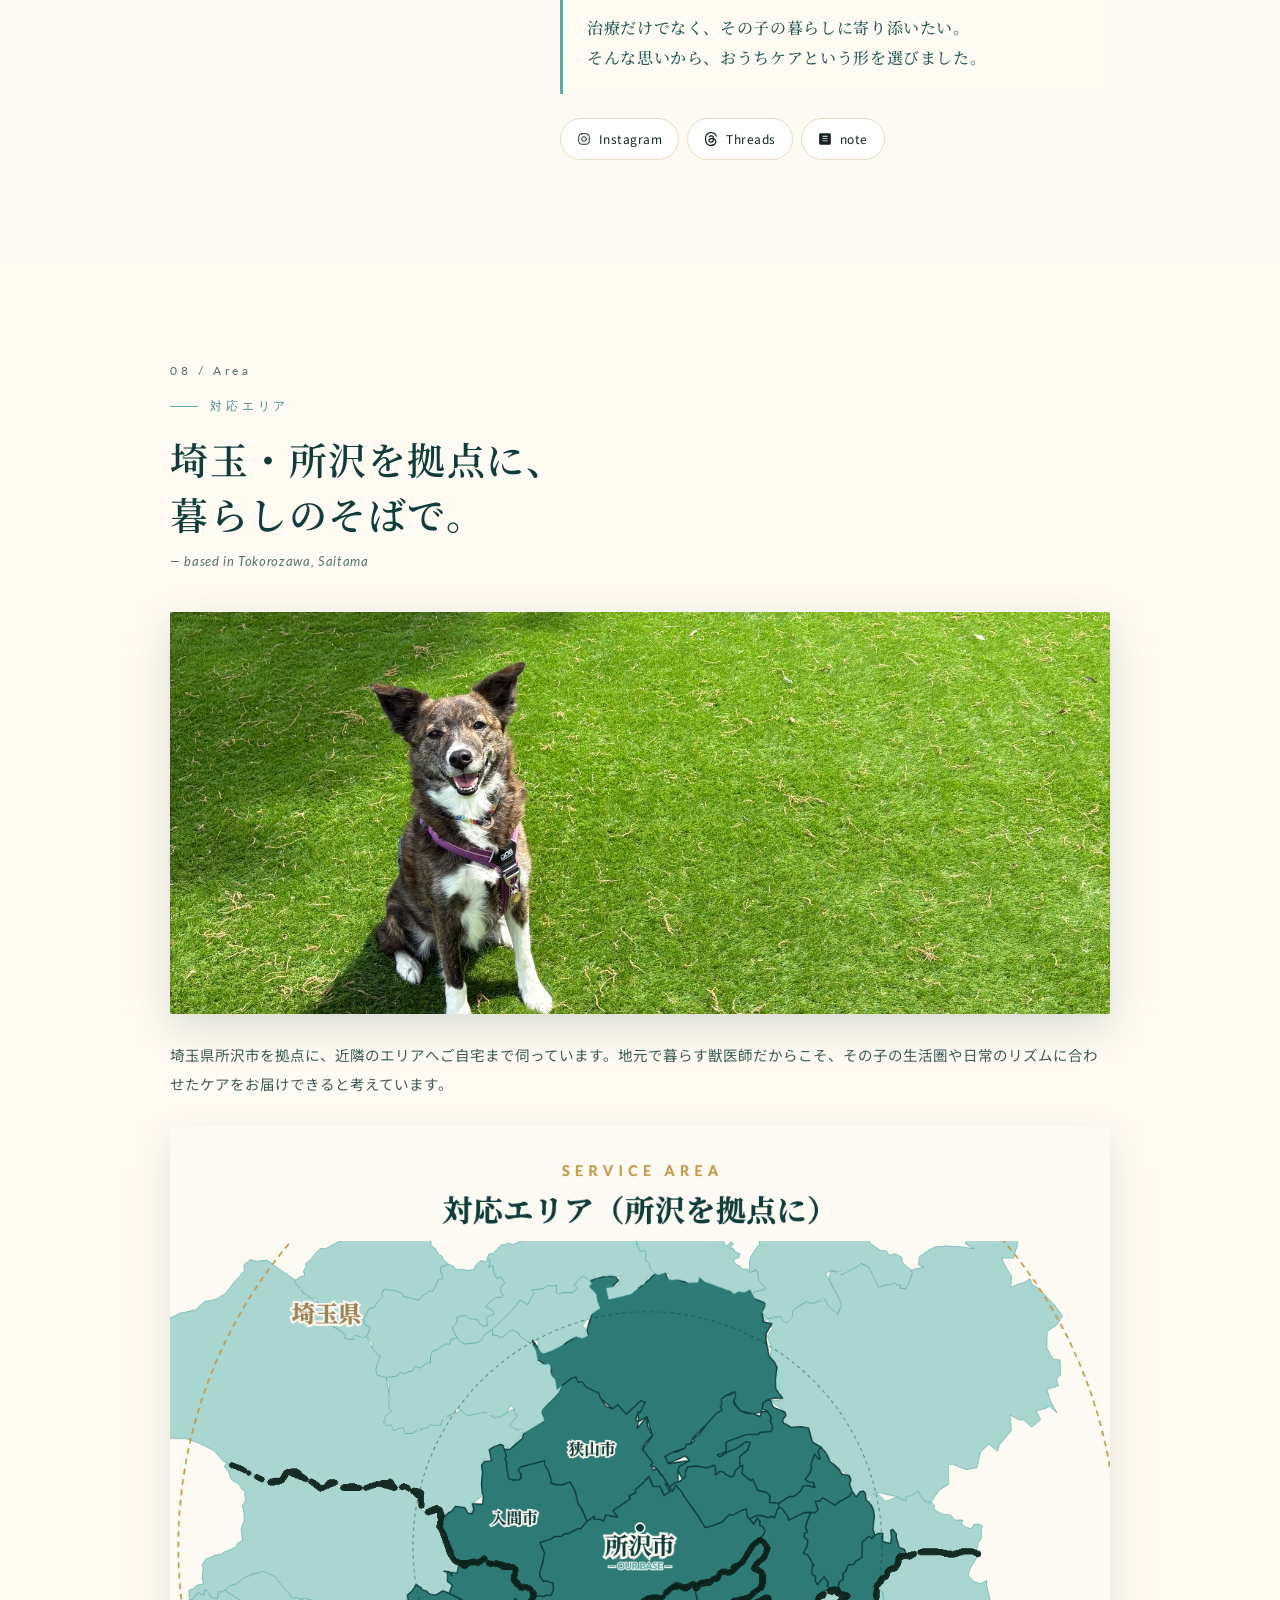
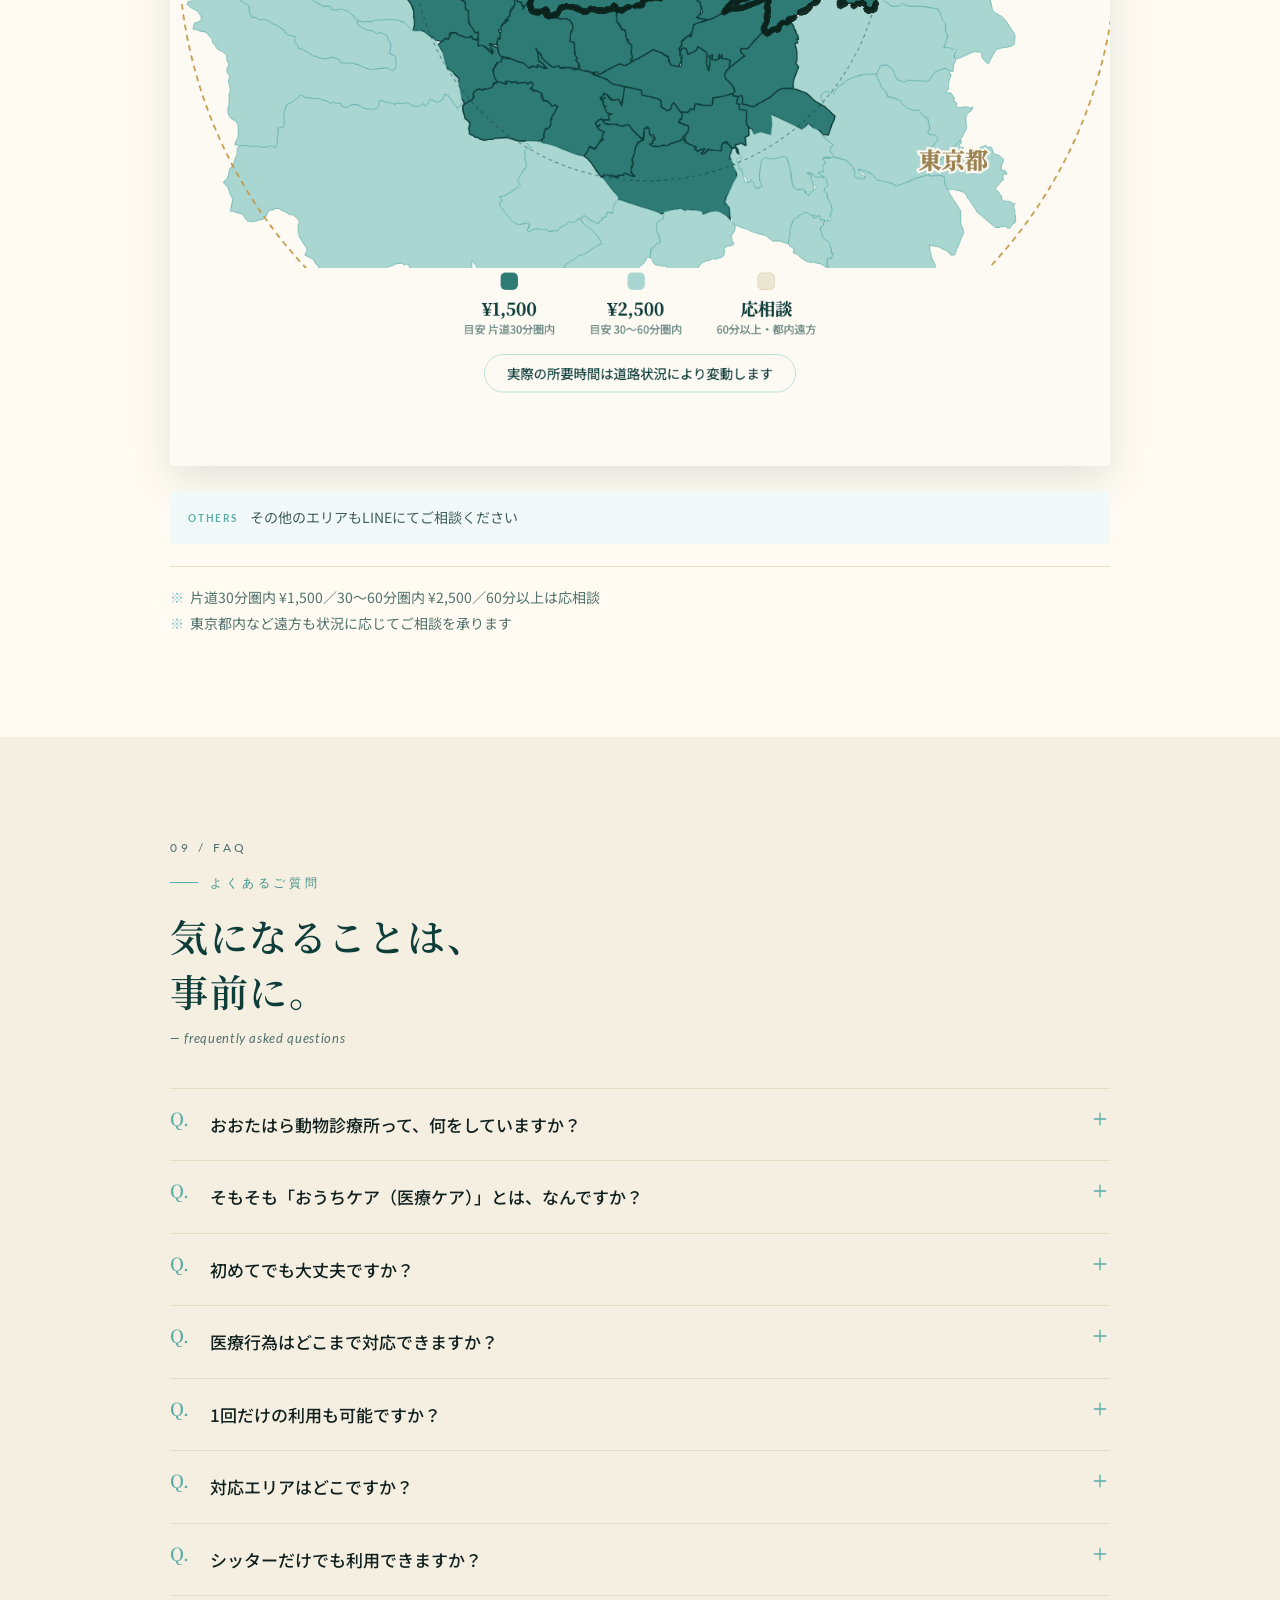
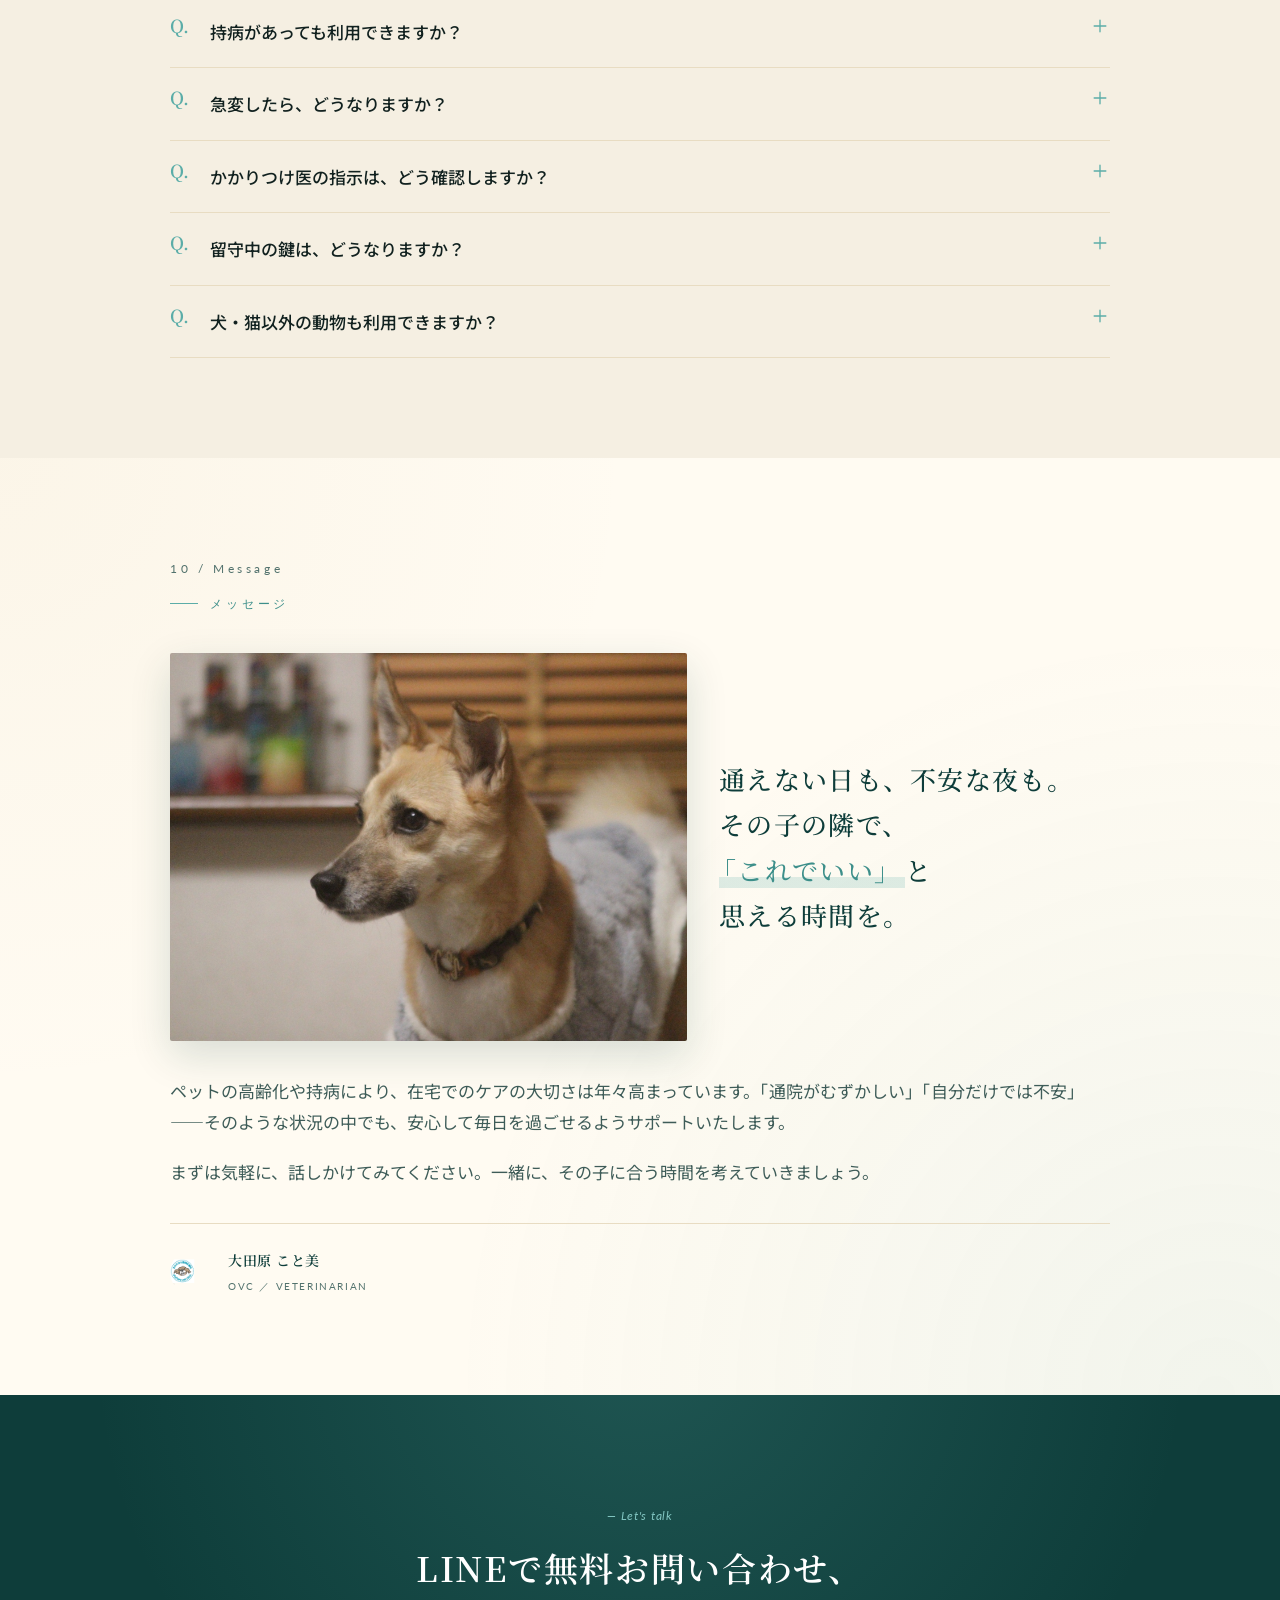
==== commit e323f531: "行動診療のご案内文をヒーローの説明文の直下へ移動 Co-Authored-By: Claude Sonnet 5.5 <noreply@anthropic.com>" ====
--- a/index.html
+++ b/index.html
@@ -304,7 +304,7 @@
 <link rel="preconnect" href="https://fonts.googleapis.com">
 <link rel="preconnect" href="https://fonts.gstatic.com" crossorigin>
 <link href="https://fonts.googleapis.com/css2?family=Noto+Sans+JP:wght@300;400;500;700&family=Noto+Serif+JP:wght@400;500;600;700&family=Lato:wght@300;400;700&display=swap" rel="stylesheet">
-<link rel="stylesheet" href="/assets/site.css?v=d4609afb09">
+<link rel="stylesheet" href="/assets/site.css?v=fcf7aac8a5">
 </head>
 <body>
 
@@ -385,6 +385,10 @@
         点滴・投薬までできる、獣医師のペットシッターです。<br>
         皮下点滴やインスリン注射が必要な子も、お留守番が心配な子も、獣医師がご自宅へ伺い、お世話と医療ケアをまとめてお引き受けします。
       </p>
+      <div class="hero-koudou">
+        <p>吠える・噛む・お留守番が苦手・トイレの失敗…しつけの問題ではないかもしれません。行動のお悩みを獣医師に相談できます。体調や痛み、暮らしの環境も含めて、ご家族とペットのすれ違いの原因を一緒に見つけましょう。</p>
+        <a href="/koudou-shinryo.html">行動診療の詳しい内容と料金 <svg viewBox="0 0 24 24" fill="none" stroke="currentColor" stroke-width="2" stroke-linecap="round" stroke-linejoin="round"><path d="M5 12h14M13 6l6 6-6 6"/></svg></a>
+      </div>
       <ul class="hero-can">
         <div class="hero-can-t"><span class="hero-can-badge">差別化ポイント</span>獣医師だから、できること</div>
         <li>皮下点滴・インスリン注射・投薬まで、ご自宅で</li>
@@ -491,10 +495,6 @@
     <a href="/houmon-care.html"><b>おうちケア（医療ケア）</b><span>皮下点滴・インスリン注射・投薬、簡易健診、寝たきりのケアまで。獣医師がご自宅で。</span></a>
     <a href="/petsitter.html"><b>シッター・お散歩代行</b><span>お世話は獣医療の観点から、お散歩は行動学専門の獣医師が。毎回ご報告します。</span></a>
     <a href="/koudou-shinryo.html"><b>行動診療</b><span>吠え・咬み・留守番・粗相など、医療と行動学の視点で原因を整理します。</span></a>
-  </div>
-  <div class="koudou-lead">
-    <p>吠える・噛む・お留守番が苦手・トイレの失敗…しつけの問題ではないかもしれません。行動のお悩みを獣医師に相談できます。体調や痛み、暮らしの環境も含めて、ご家族とペットのすれ違いの原因を一緒に見つけましょう。</p>
-    <a href="/koudou-shinryo.html">行動診療の詳しい内容と料金 <svg viewBox="0 0 24 24" fill="none" stroke="currentColor" stroke-width="2" stroke-linecap="round" stroke-linejoin="round"><path d="M5 12h14M13 6l6 6-6 6"/></svg></a>
   </div>
   <p class="service-intro" style="margin-top:20px;font-size:.88em;">
     ※静脈点滴、採血・検査、手術にかかわる処置、急病の診察・ワクチン接種（往診）は行っていません。
@@ -1207,7 +1207,7 @@
   <div class="footer-fine">© Otahara Vet Clinic. All rights reserved.</div>
 </footer>
 
-<script src="/assets/site.js?v=d4609afb09" defer></script>
+<script src="/assets/site.js?v=fcf7aac8a5" defer></script>
 
 </body>
 </html>
--- a/assets/site.css
+++ b/assets/site.css
@@ -1264,8 +1264,8 @@
 .news-list a:hover{color:var(--t-d);text-decoration:underline;}
 @media (min-width:700px){.news-list a{flex:1 1 0;}}
 
-/* ─────────── 行動診療のご案内（サービス紹介の下）─────────── */
-.koudou-lead{margin:18px 0 8px;padding:16px 18px;background:rgba(255,255,255,.08);border:1px solid rgba(255,255,255,.22);border-radius:14px;}
-.koudou-lead p{font-size:14.5px;line-height:2;color:rgba(255,255,255,.9);margin:0 0 10px;}
-.koudou-lead a{display:inline-flex;align-items:center;gap:6px;font-size:14.5px;color:#fff;text-decoration:underline;text-underline-offset:4px;}
-.koudou-lead a svg{width:16px;height:16px;}
+/* ─────────── 行動診療のご案内（ヒーロー内、hero-subの下）─────────── */
+.hero-koudou{margin:0 0 18px;padding:2px 0 2px 14px;border-left:3px solid var(--t-l);}
+.hero-koudou p{font-size:14px;line-height:1.95;color:var(--ink-m);margin:0 0 6px;}
+.hero-koudou a{display:inline-flex;align-items:center;gap:6px;font-size:14px;color:var(--t-dd);text-decoration:underline;text-underline-offset:4px;}
+.hero-koudou a svg{width:15px;height:15px;}
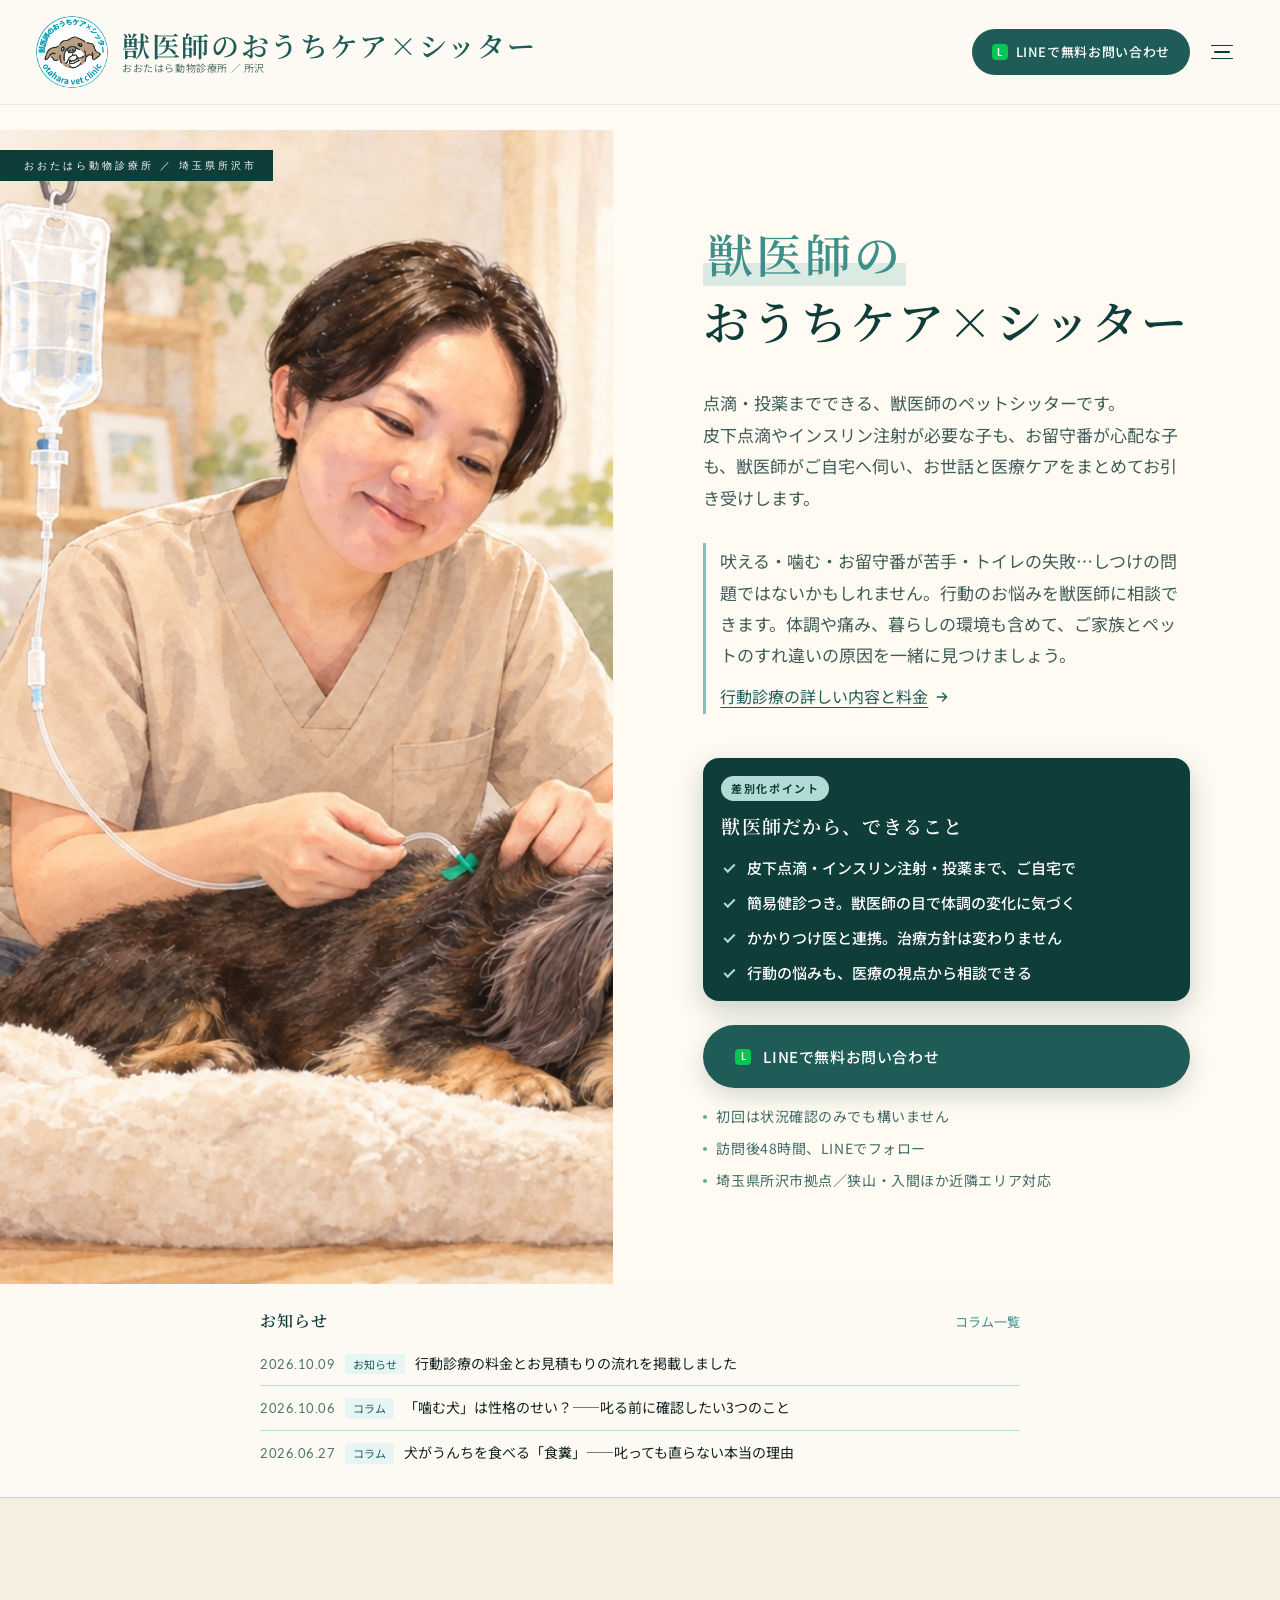
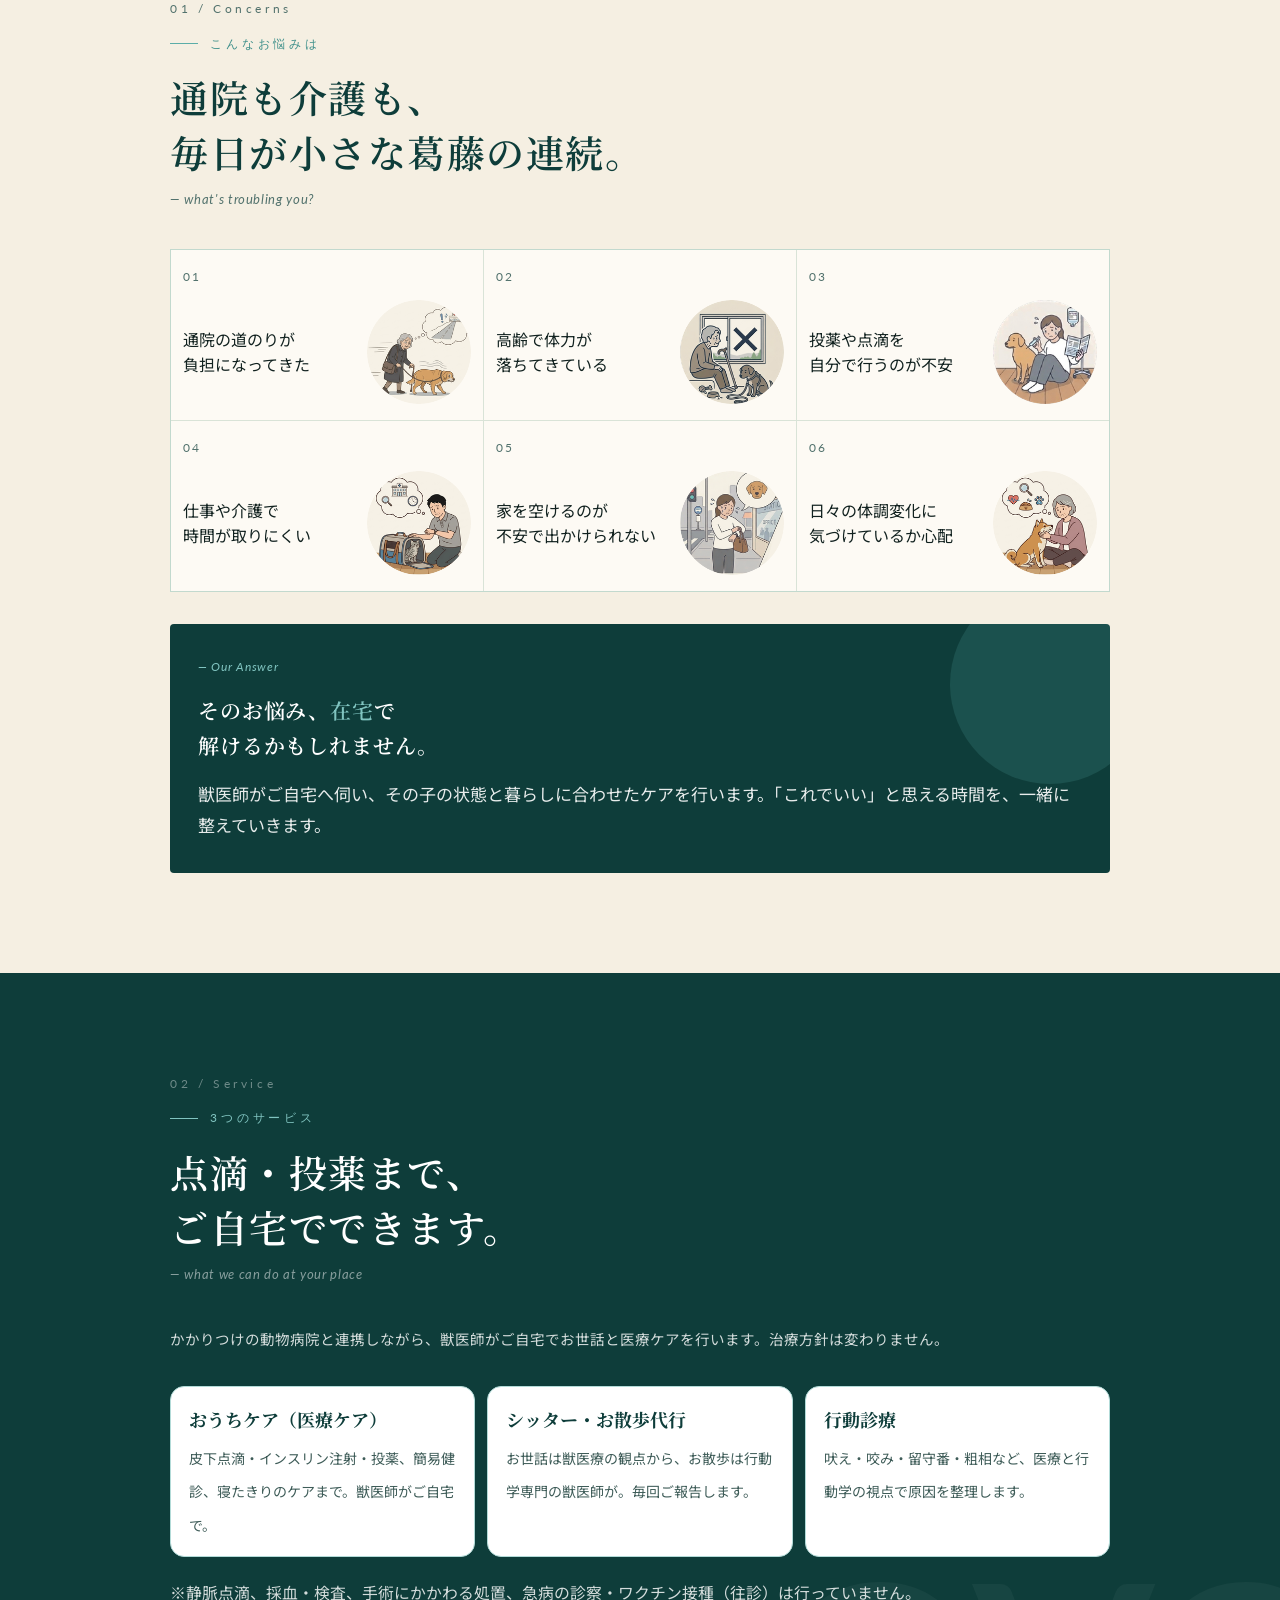
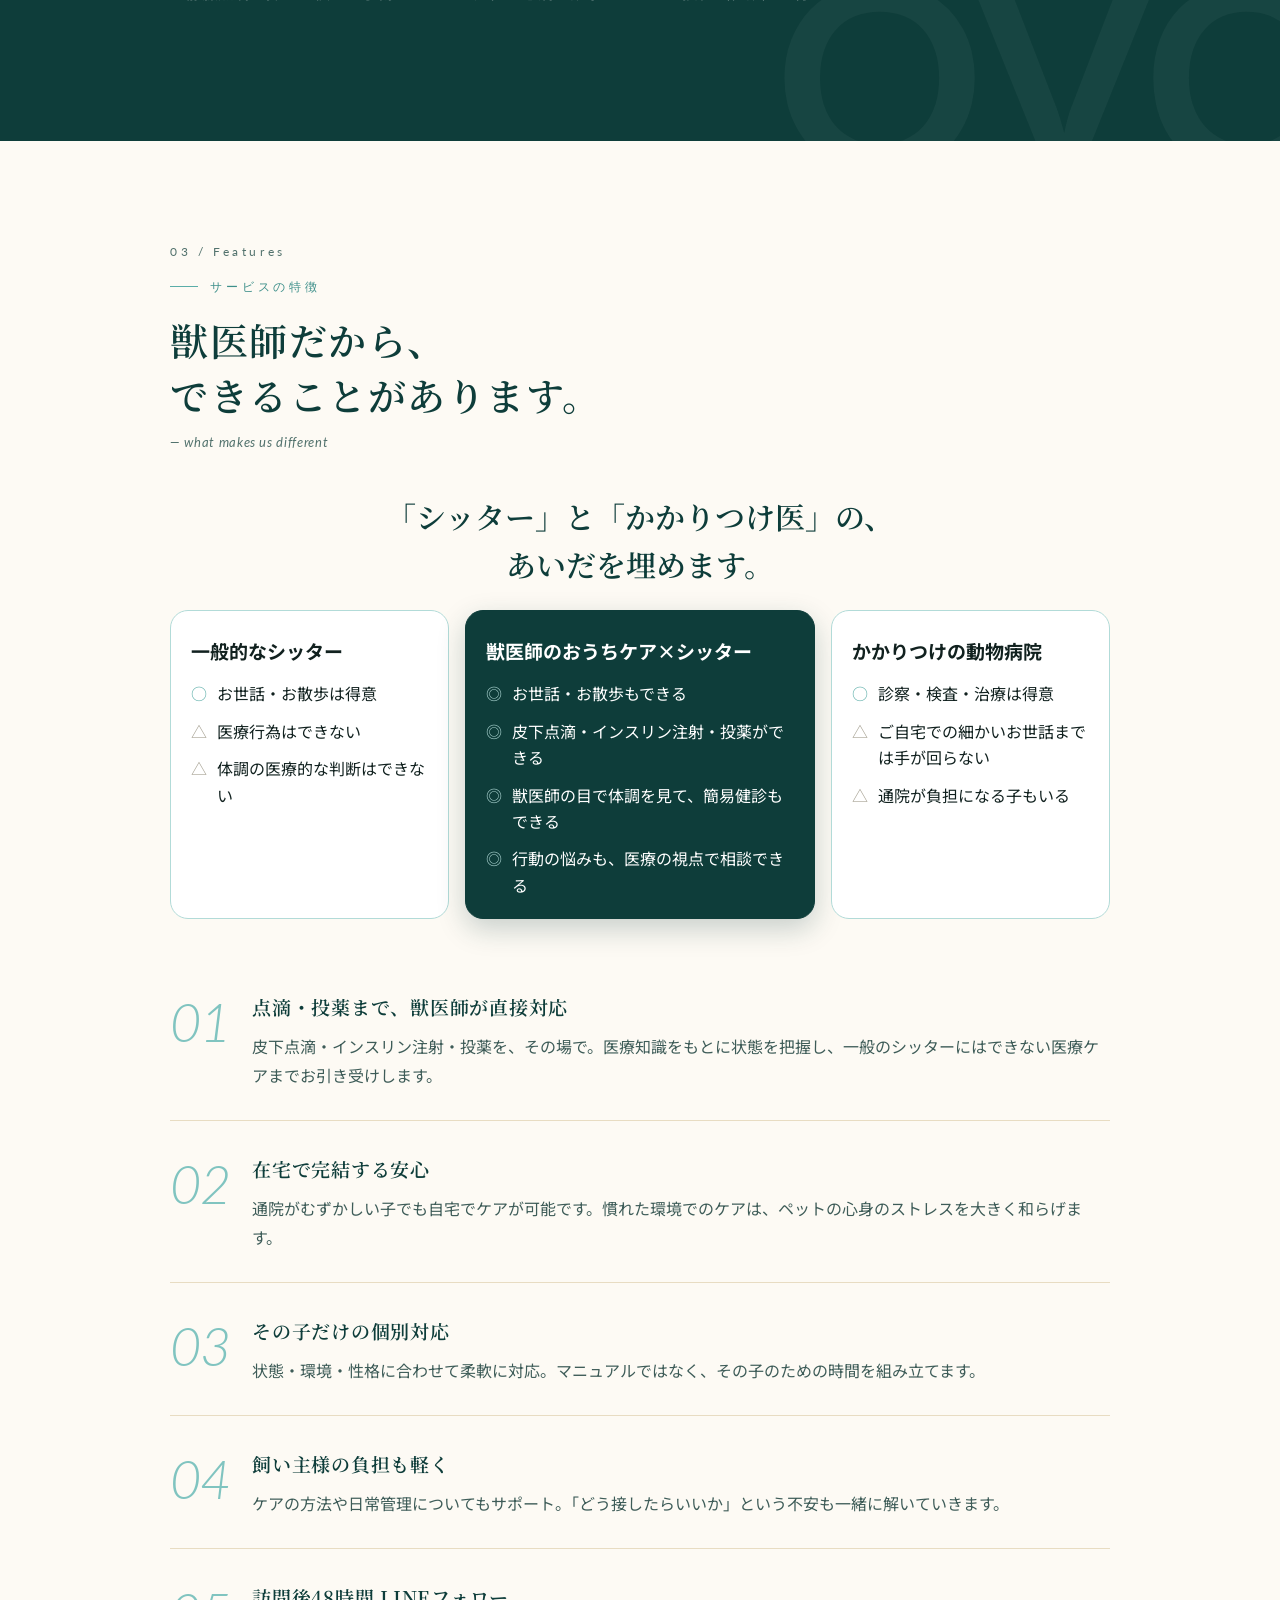
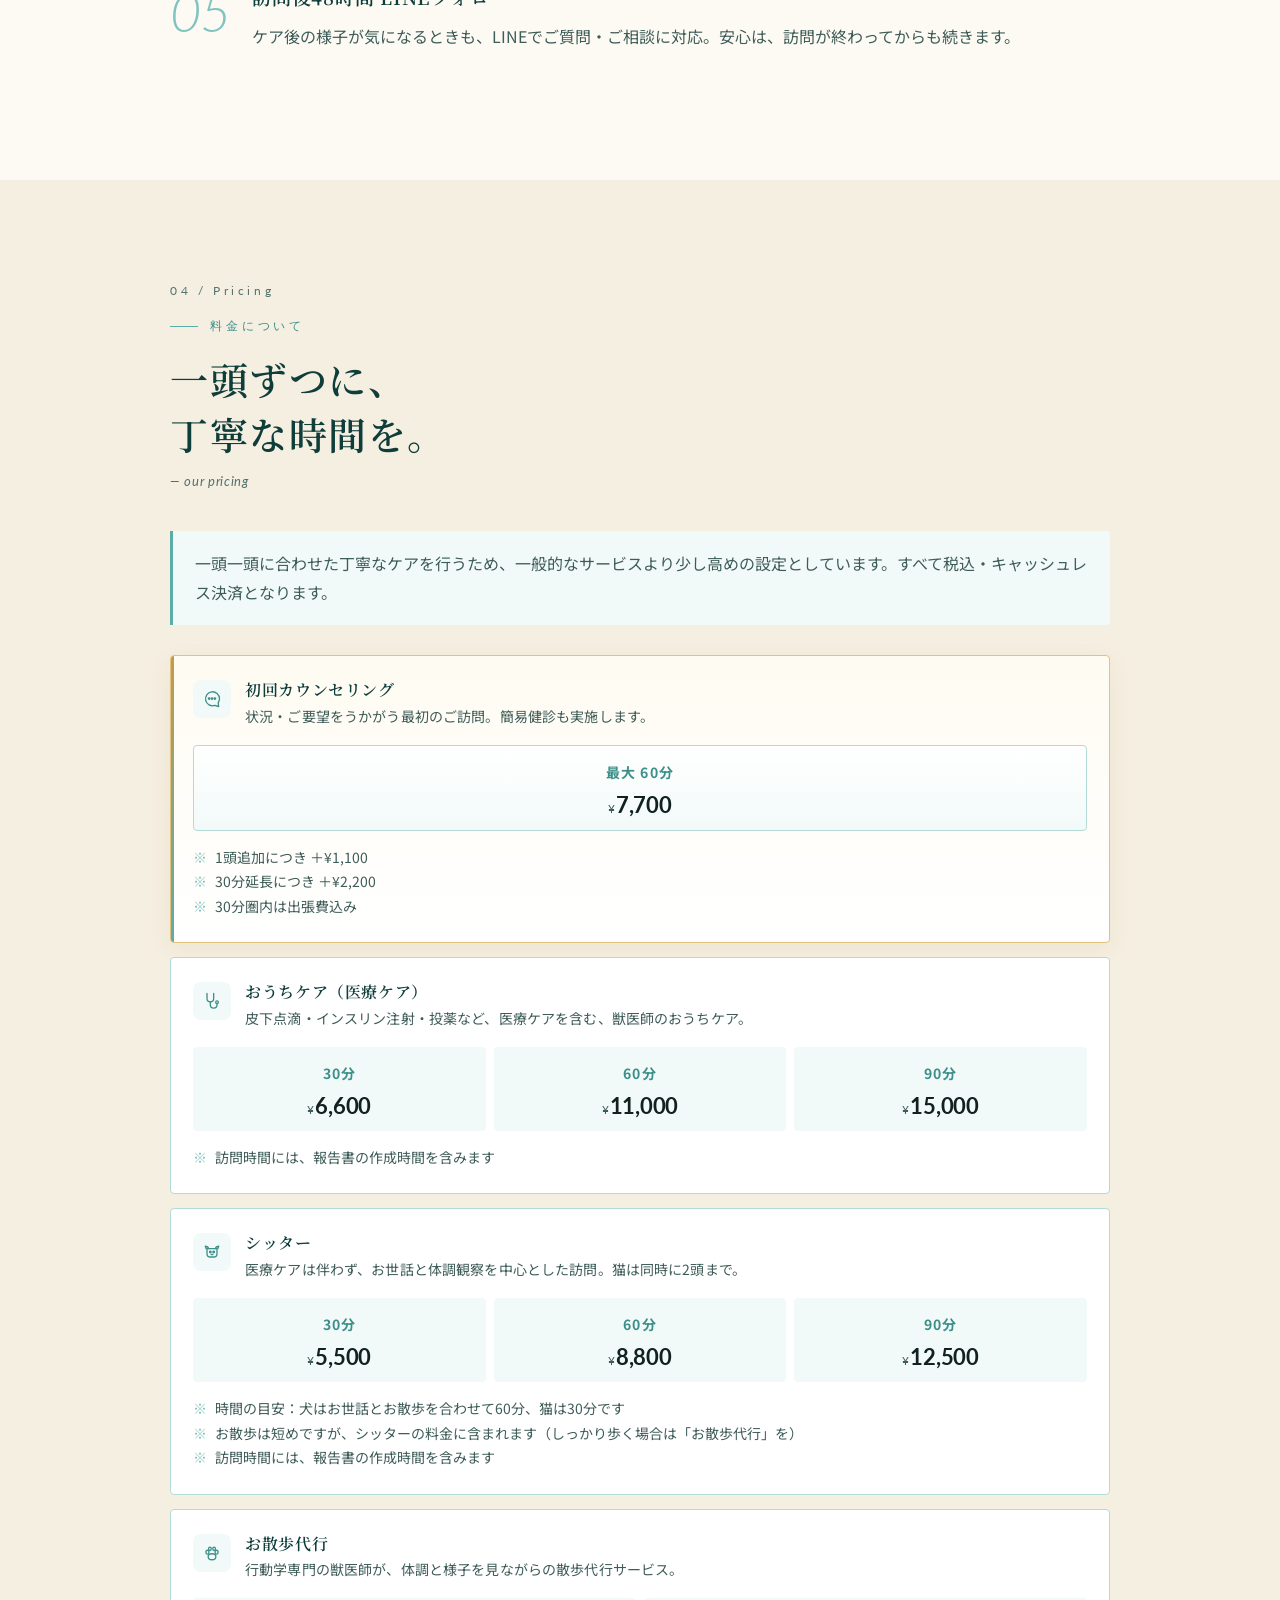
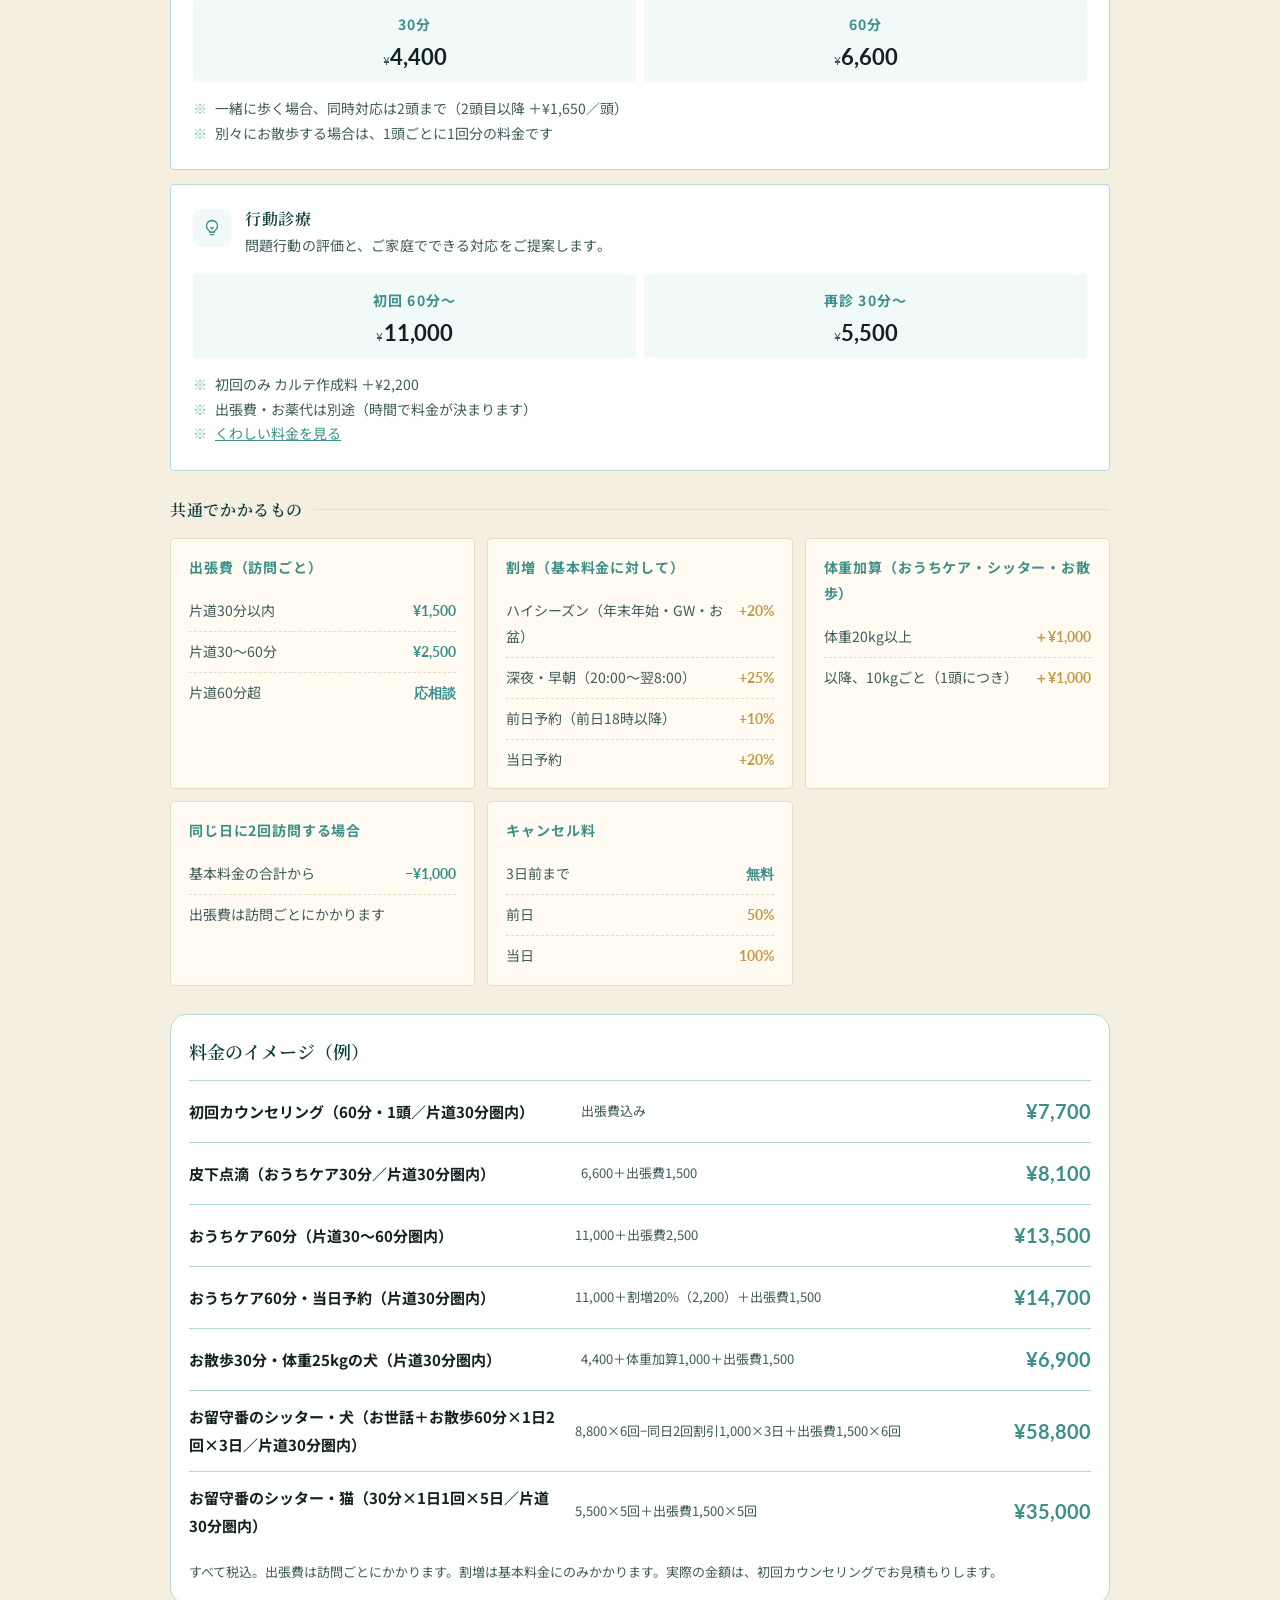
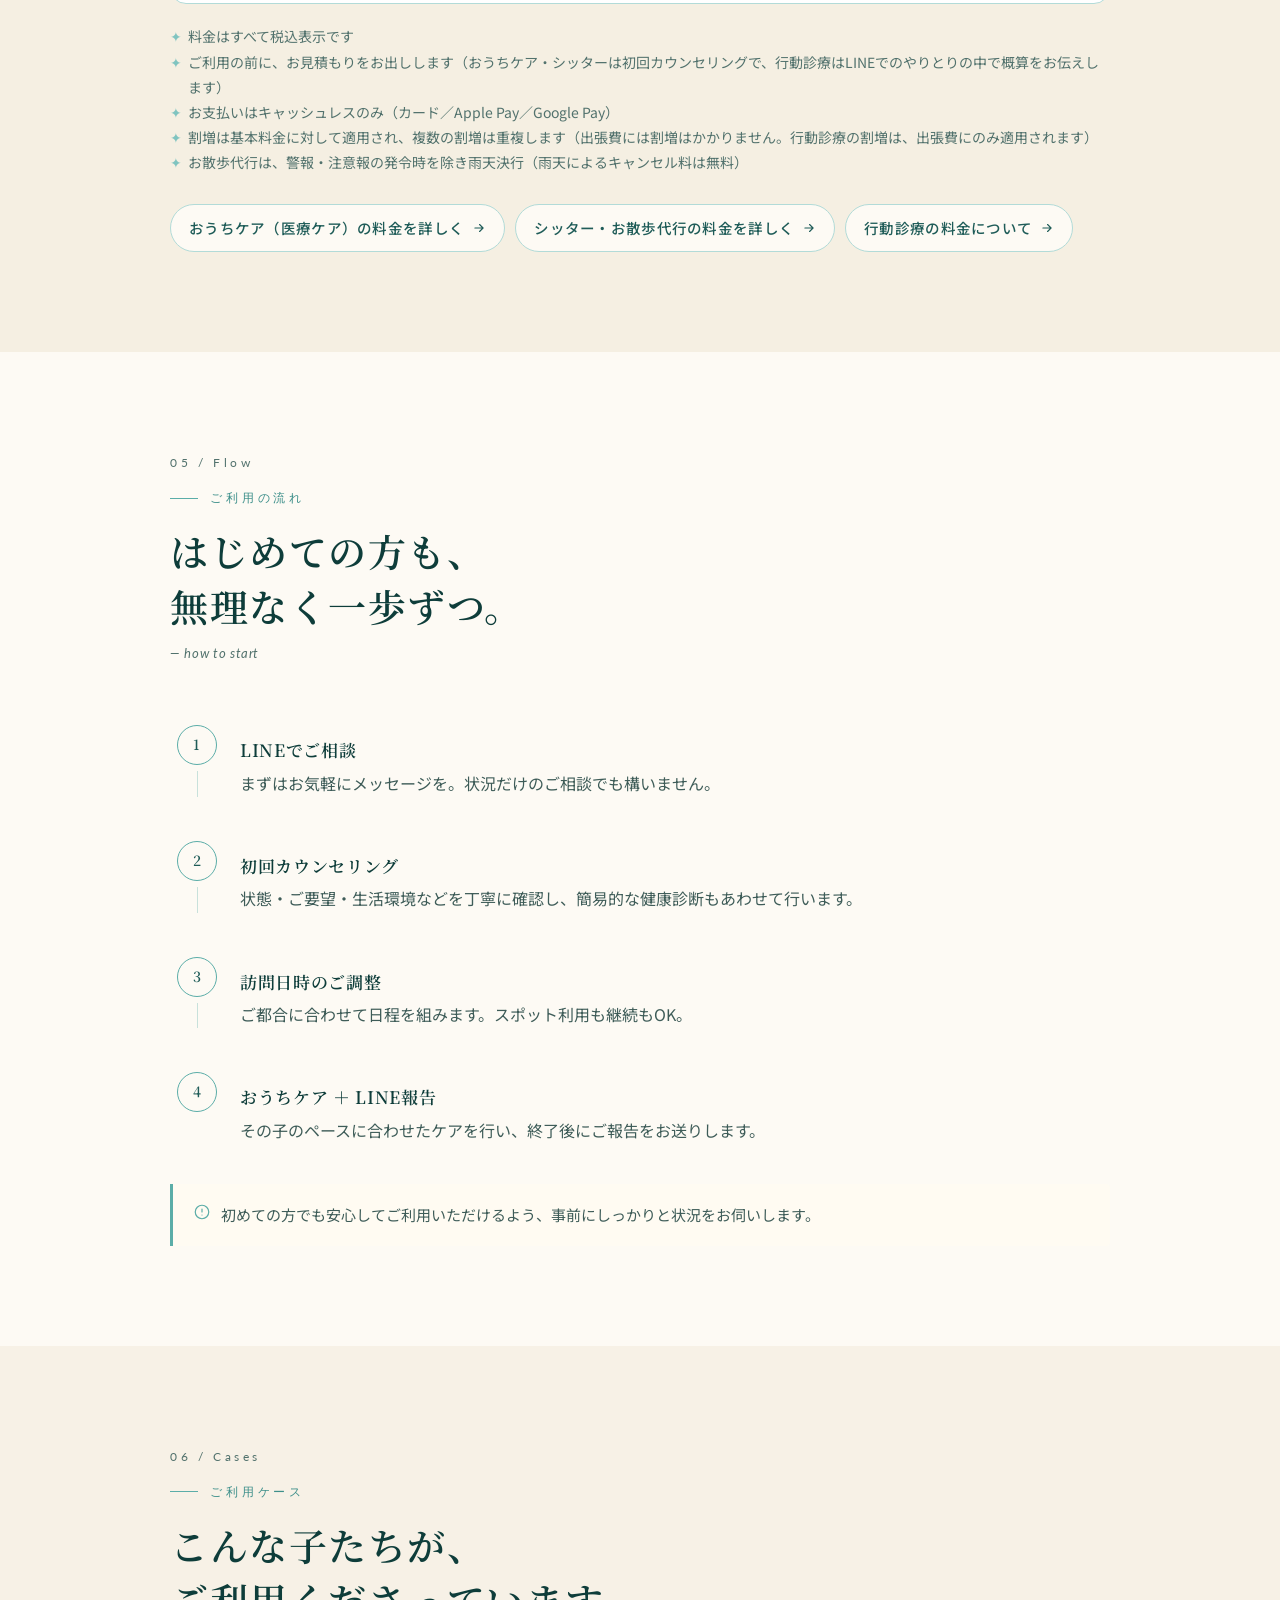
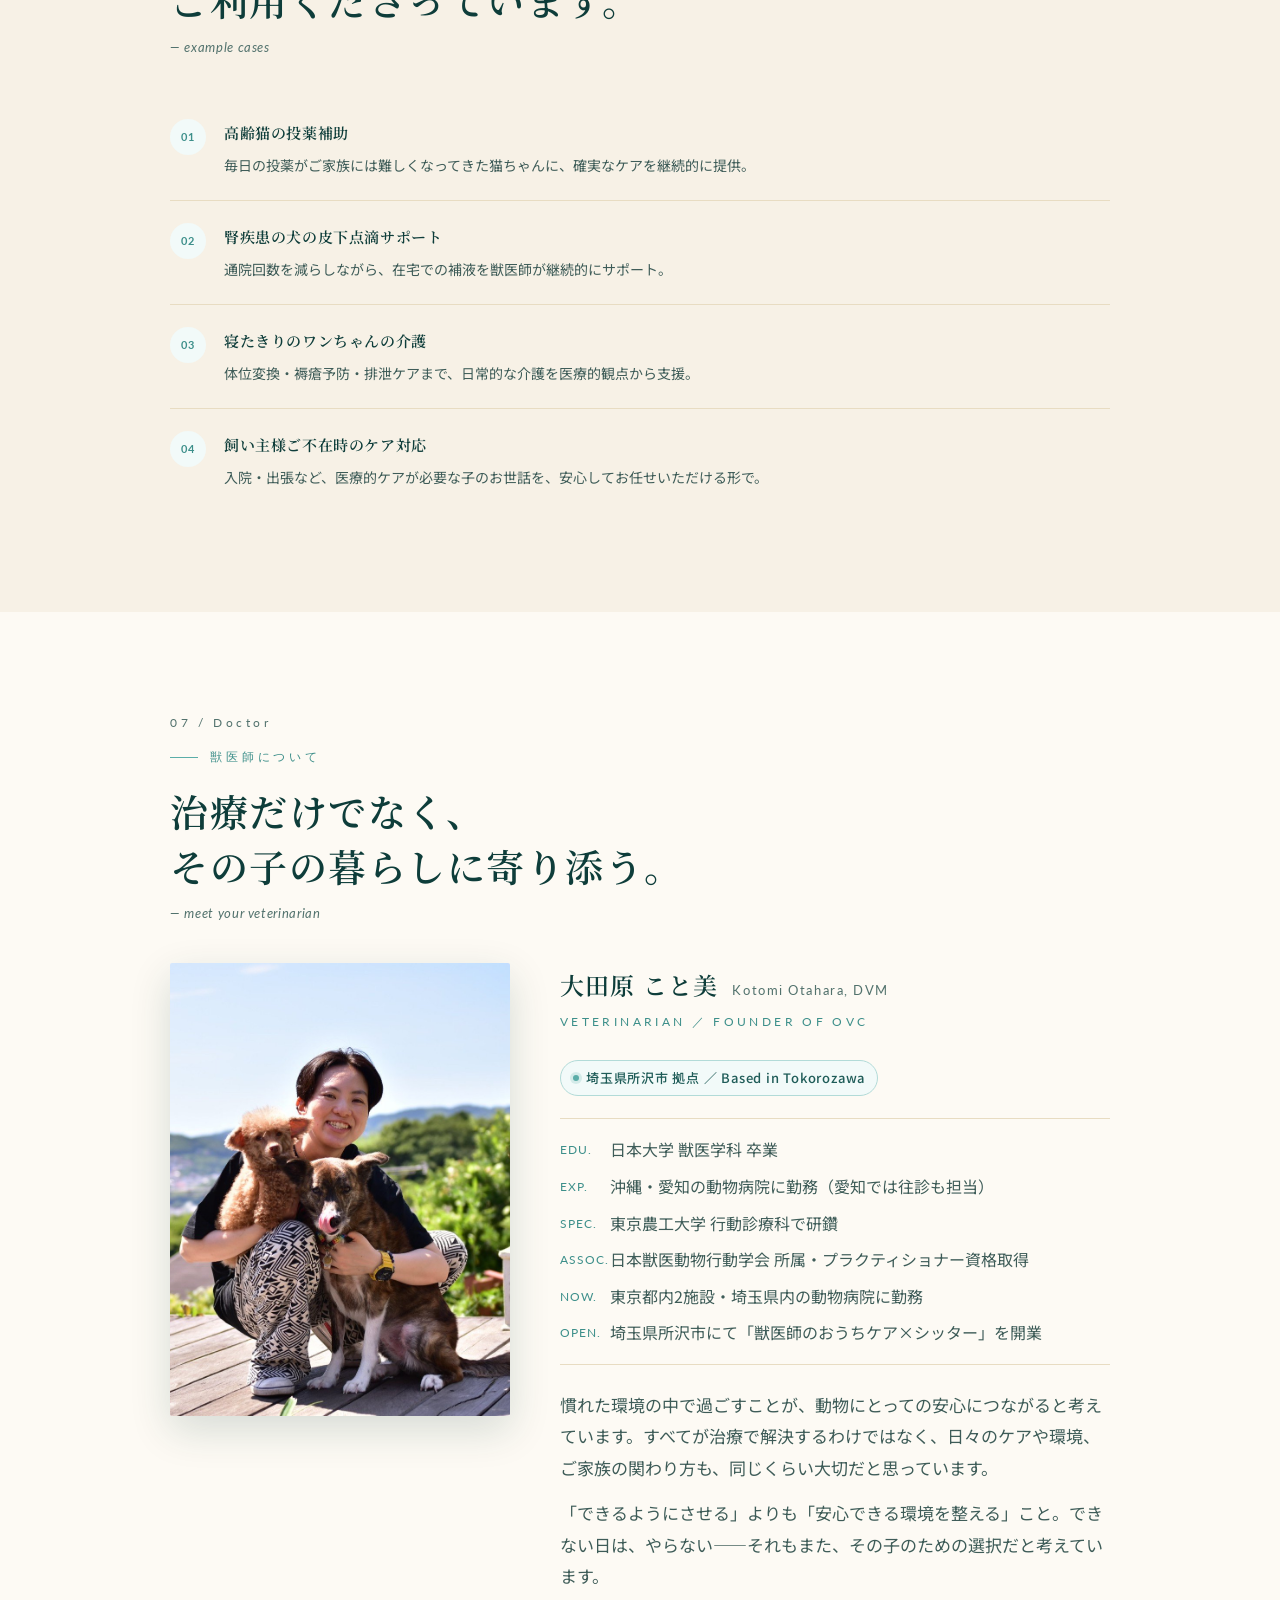
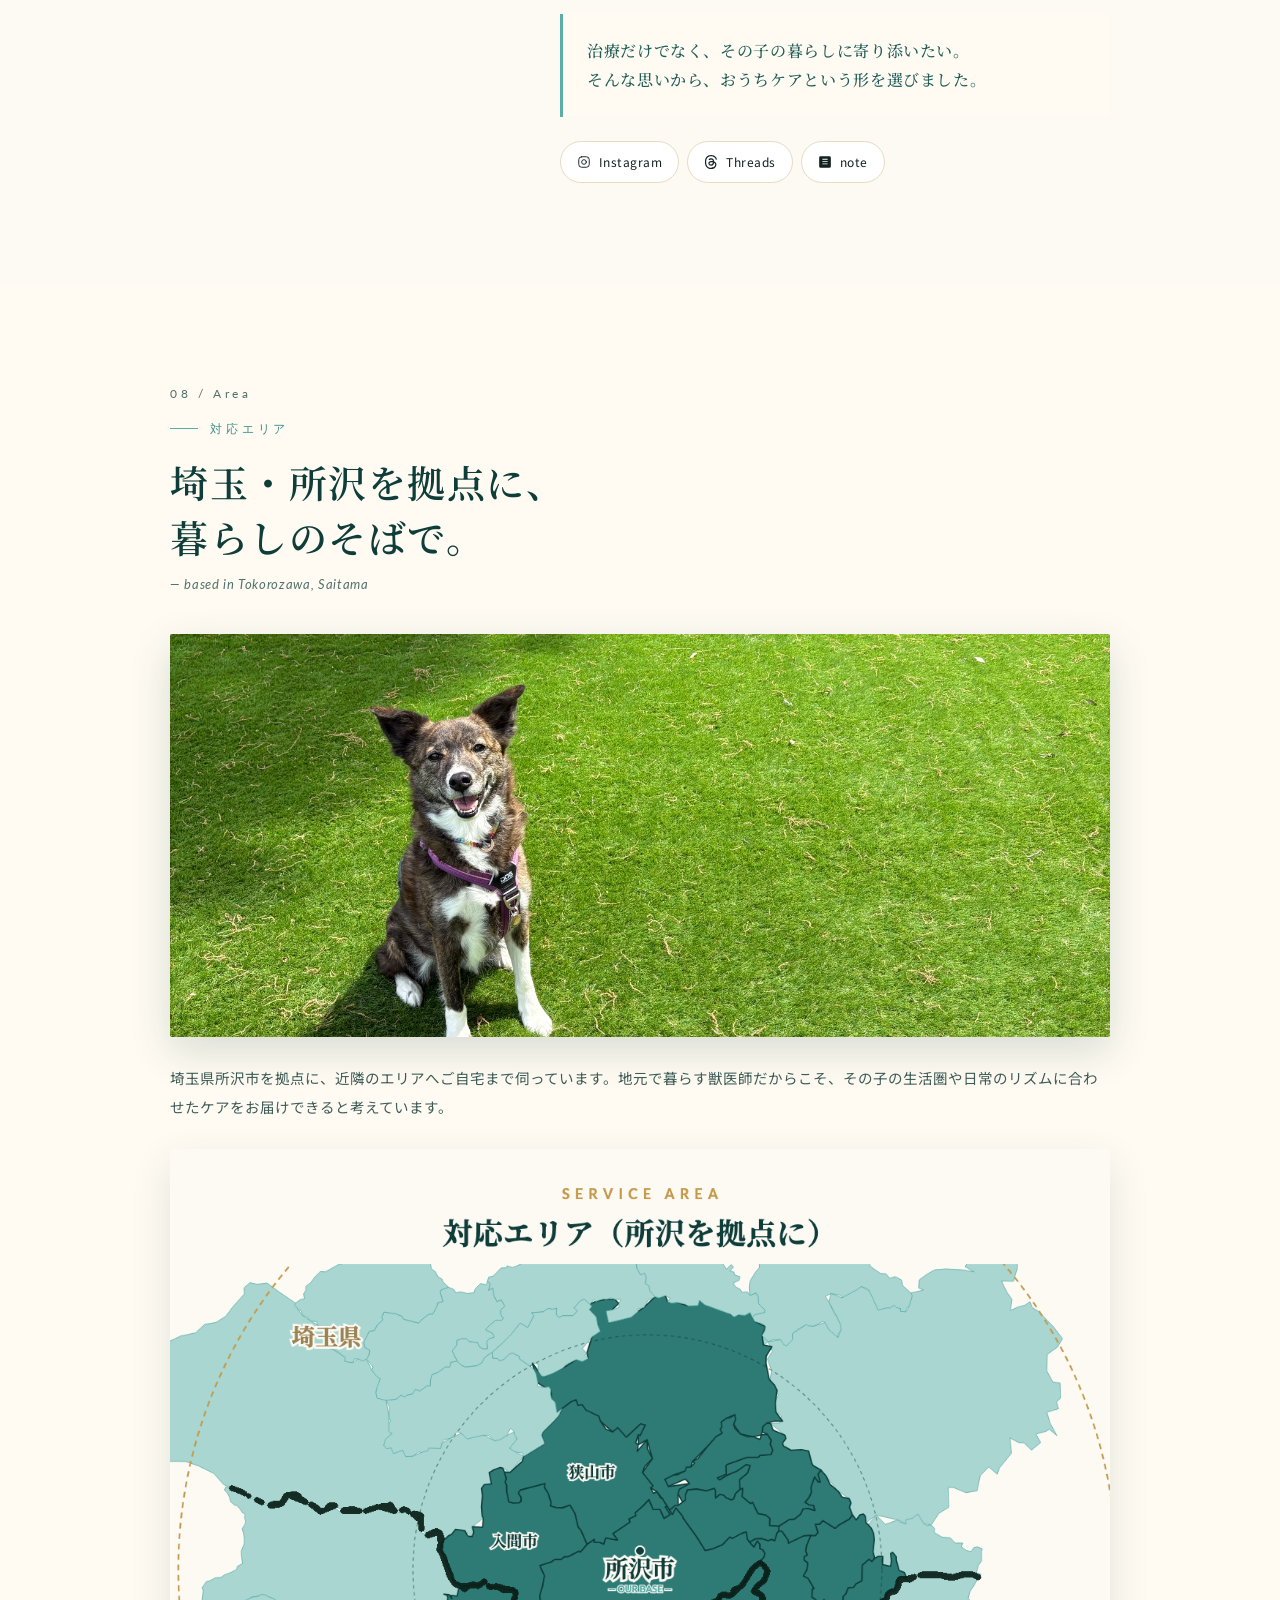
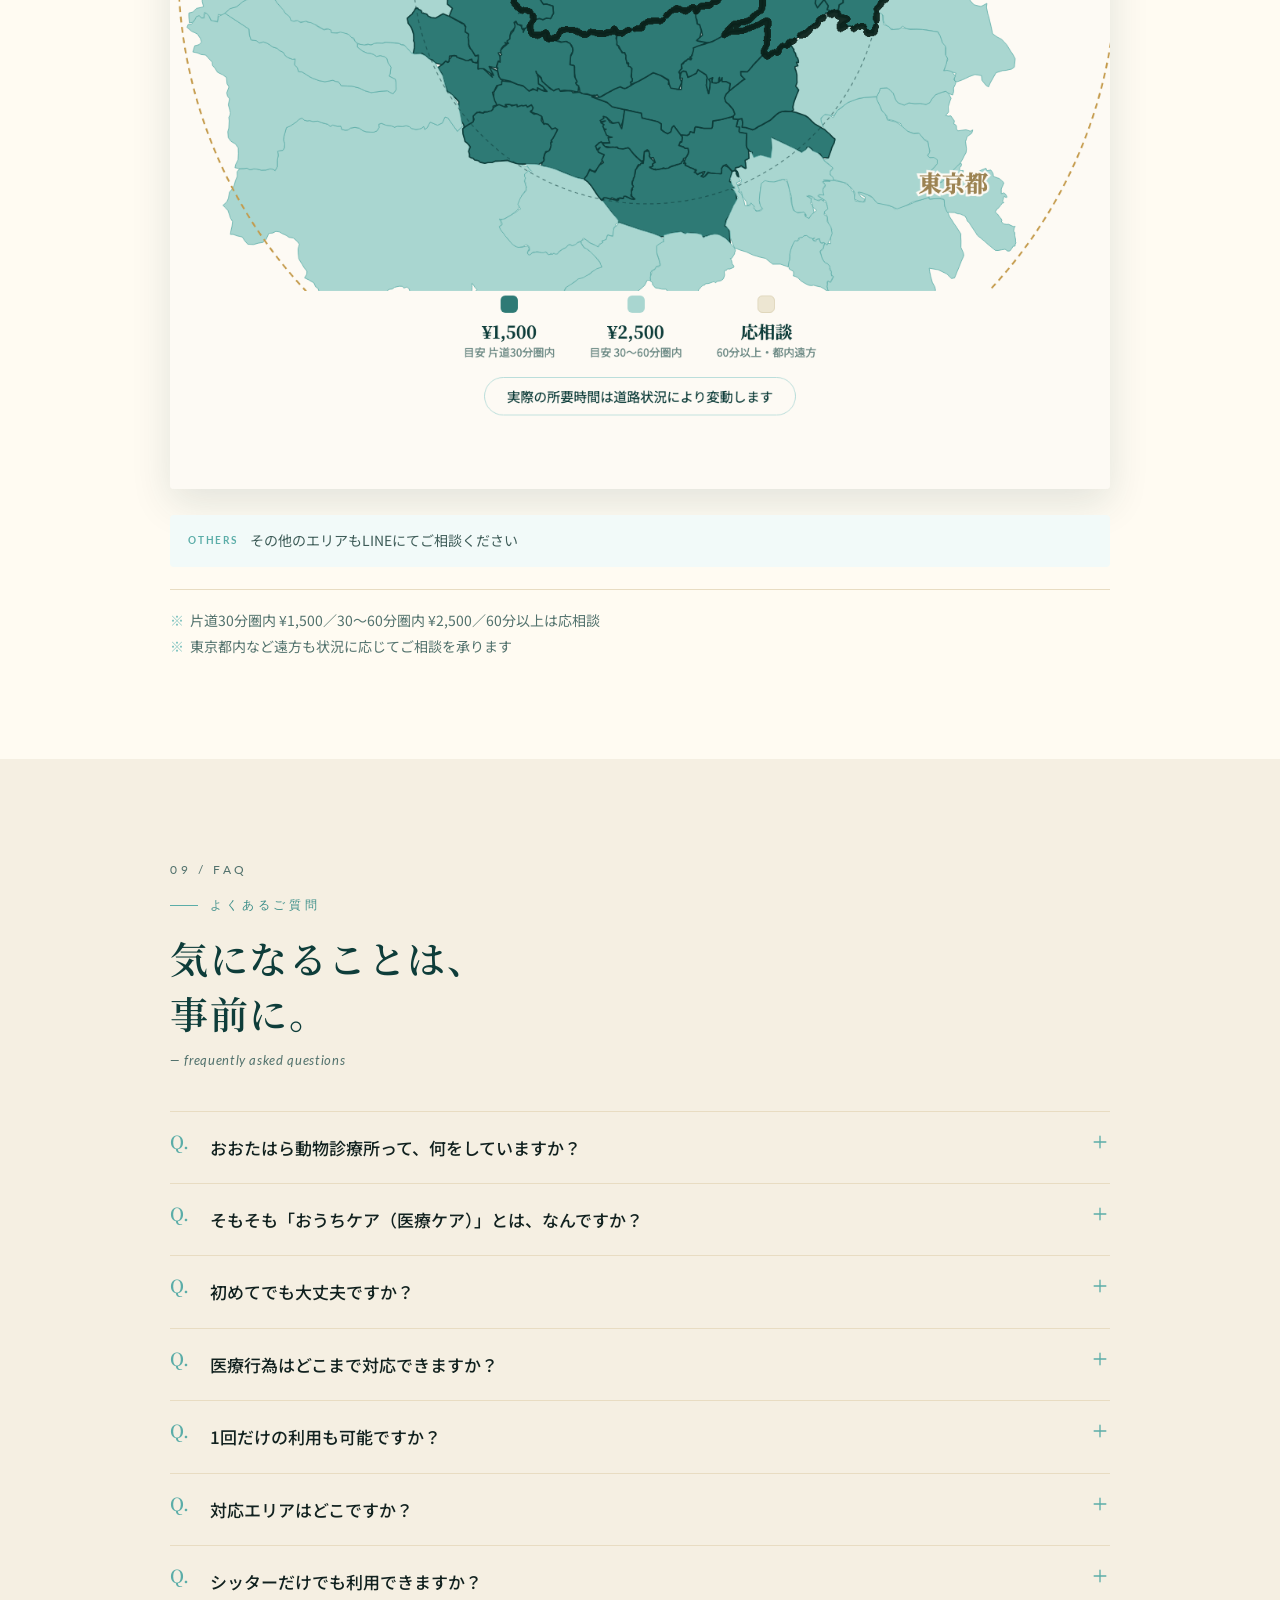
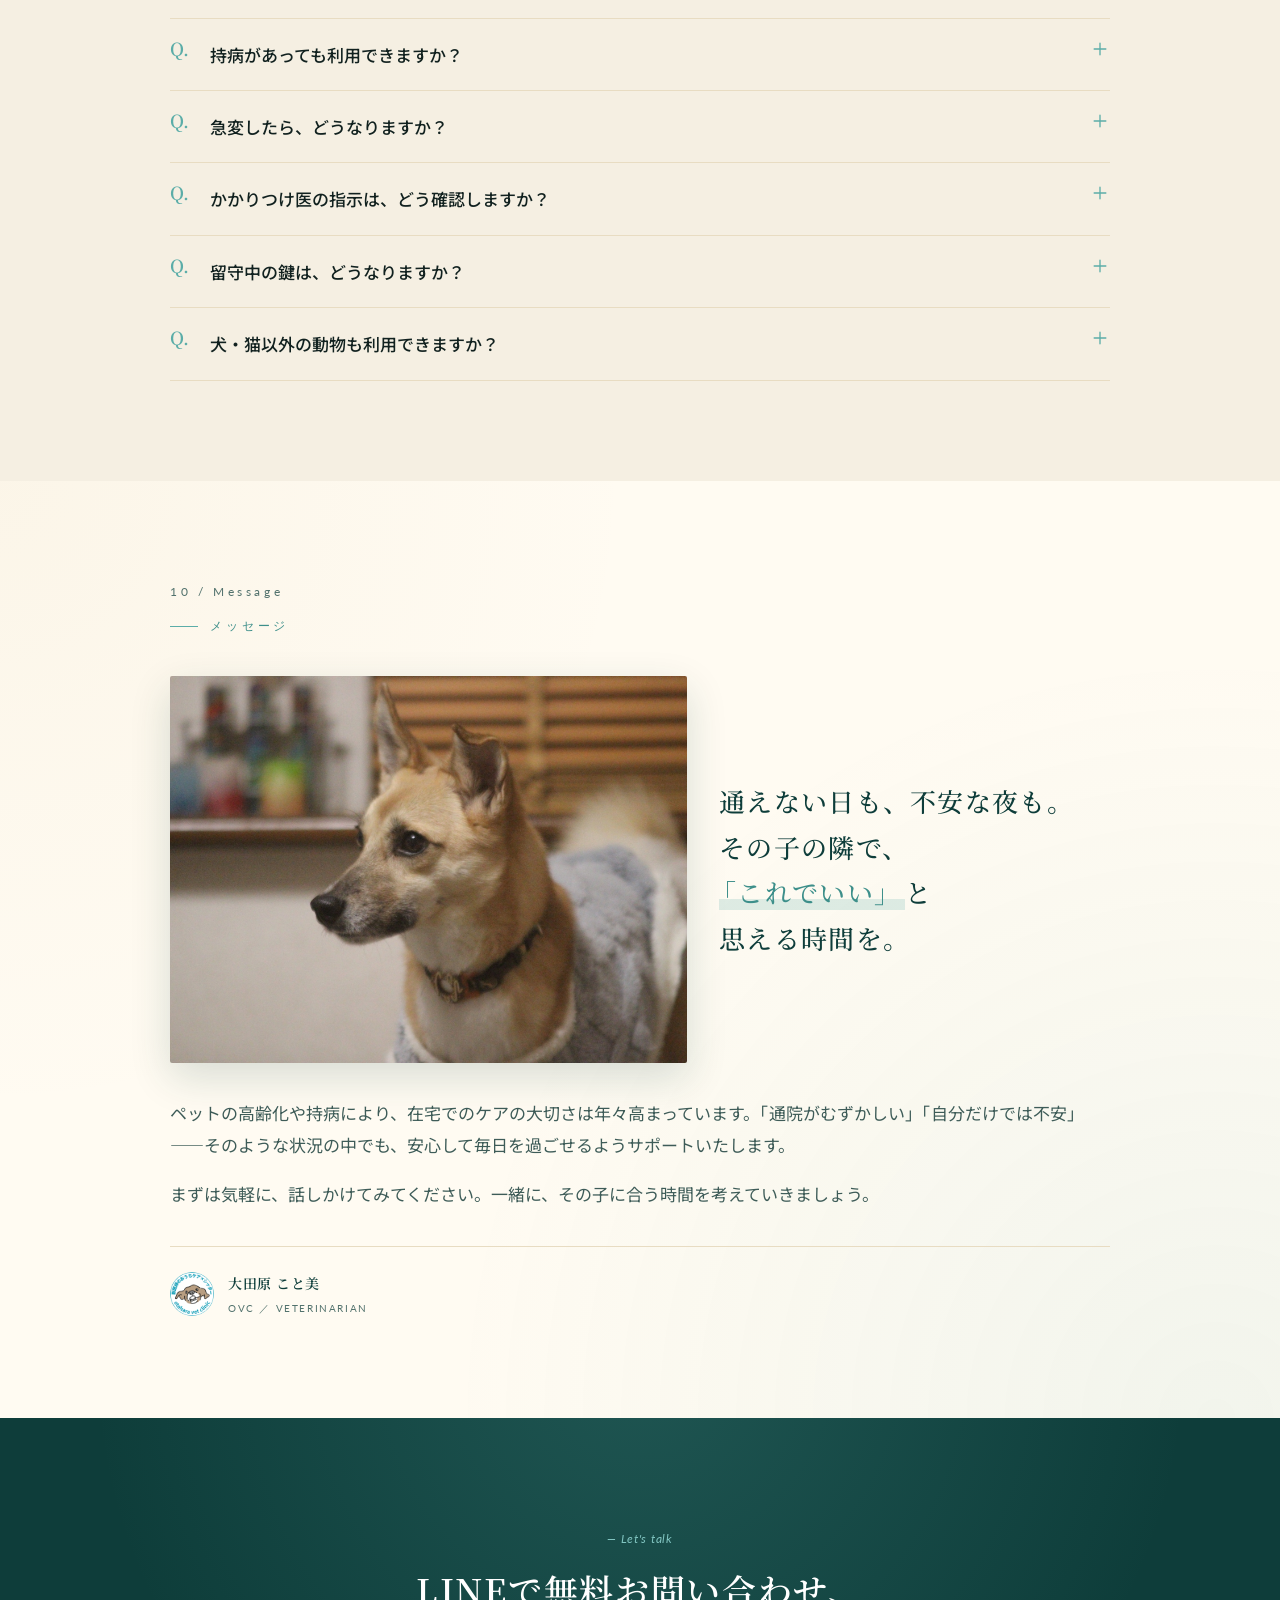
==== commit fd9c2a69: "ロゴ差し替えと、おうちケア・ペットシッターのページ上部に猫の画像を採用 Co-Authored-By: Claude Sonnet 5.5 <noreply@anthropic.com>" ====
--- a/index.html
+++ b/index.html
@@ -304,7 +304,7 @@
 <link rel="preconnect" href="https://fonts.googleapis.com">
 <link rel="preconnect" href="https://fonts.gstatic.com" crossorigin>
 <link href="https://fonts.googleapis.com/css2?family=Noto+Sans+JP:wght@300;400;500;700&family=Noto+Serif+JP:wght@400;500;600;700&family=Lato:wght@300;400;700&display=swap" rel="stylesheet">
-<link rel="stylesheet" href="/assets/site.css?v=fcf7aac8a5">
+<link rel="stylesheet" href="/assets/site.css?v=09d83ffd07">
 </head>
 <body>
 
@@ -1207,7 +1207,7 @@
   <div class="footer-fine">© Otahara Vet Clinic. All rights reserved.</div>
 </footer>
 
-<script src="/assets/site.js?v=fcf7aac8a5" defer></script>
+<script src="/assets/site.js?v=09d83ffd07" defer></script>
 
 </body>
 </html>
--- a/assets/site.css
+++ b/assets/site.css
@@ -1264,8 +1264,8 @@
 .news-list a:hover{color:var(--t-d);text-decoration:underline;}
 @media (min-width:700px){.news-list a{flex:1 1 0;}}
 
-/* ─────────── 行動診療のご案内（ヒーロー内、hero-subの下）─────────── */
-.hero-koudou{margin:0 0 18px;padding:2px 0 2px 14px;border-left:3px solid var(--t-l);}
-.hero-koudou p{font-size:14px;line-height:1.95;color:var(--ink-m);margin:0 0 6px;}
-.hero-koudou a{display:inline-flex;align-items:center;gap:6px;font-size:14px;color:var(--t-dd);text-decoration:underline;text-underline-offset:4px;}
-.hero-koudou a svg{width:15px;height:15px;}
+/* ─────────── 行動診療のご案内（ヒーロー内、hero-subの下・文字サイズはhero-subと同じ）─────────── */
+.hero-koudou{margin:0 0 22px;padding:2px 0 2px 14px;border-left:3px solid var(--t-l);max-width:520px;}
+.hero-koudou p{font-size:17px;line-height:1.85;color:var(--ink-m);margin:0 0 8px;}
+.hero-koudou a{display:inline-flex;align-items:center;gap:6px;font-size:16px;color:var(--t-dd);text-decoration:underline;text-underline-offset:4px;}
+.hero-koudou a svg{width:16px;height:16px;}
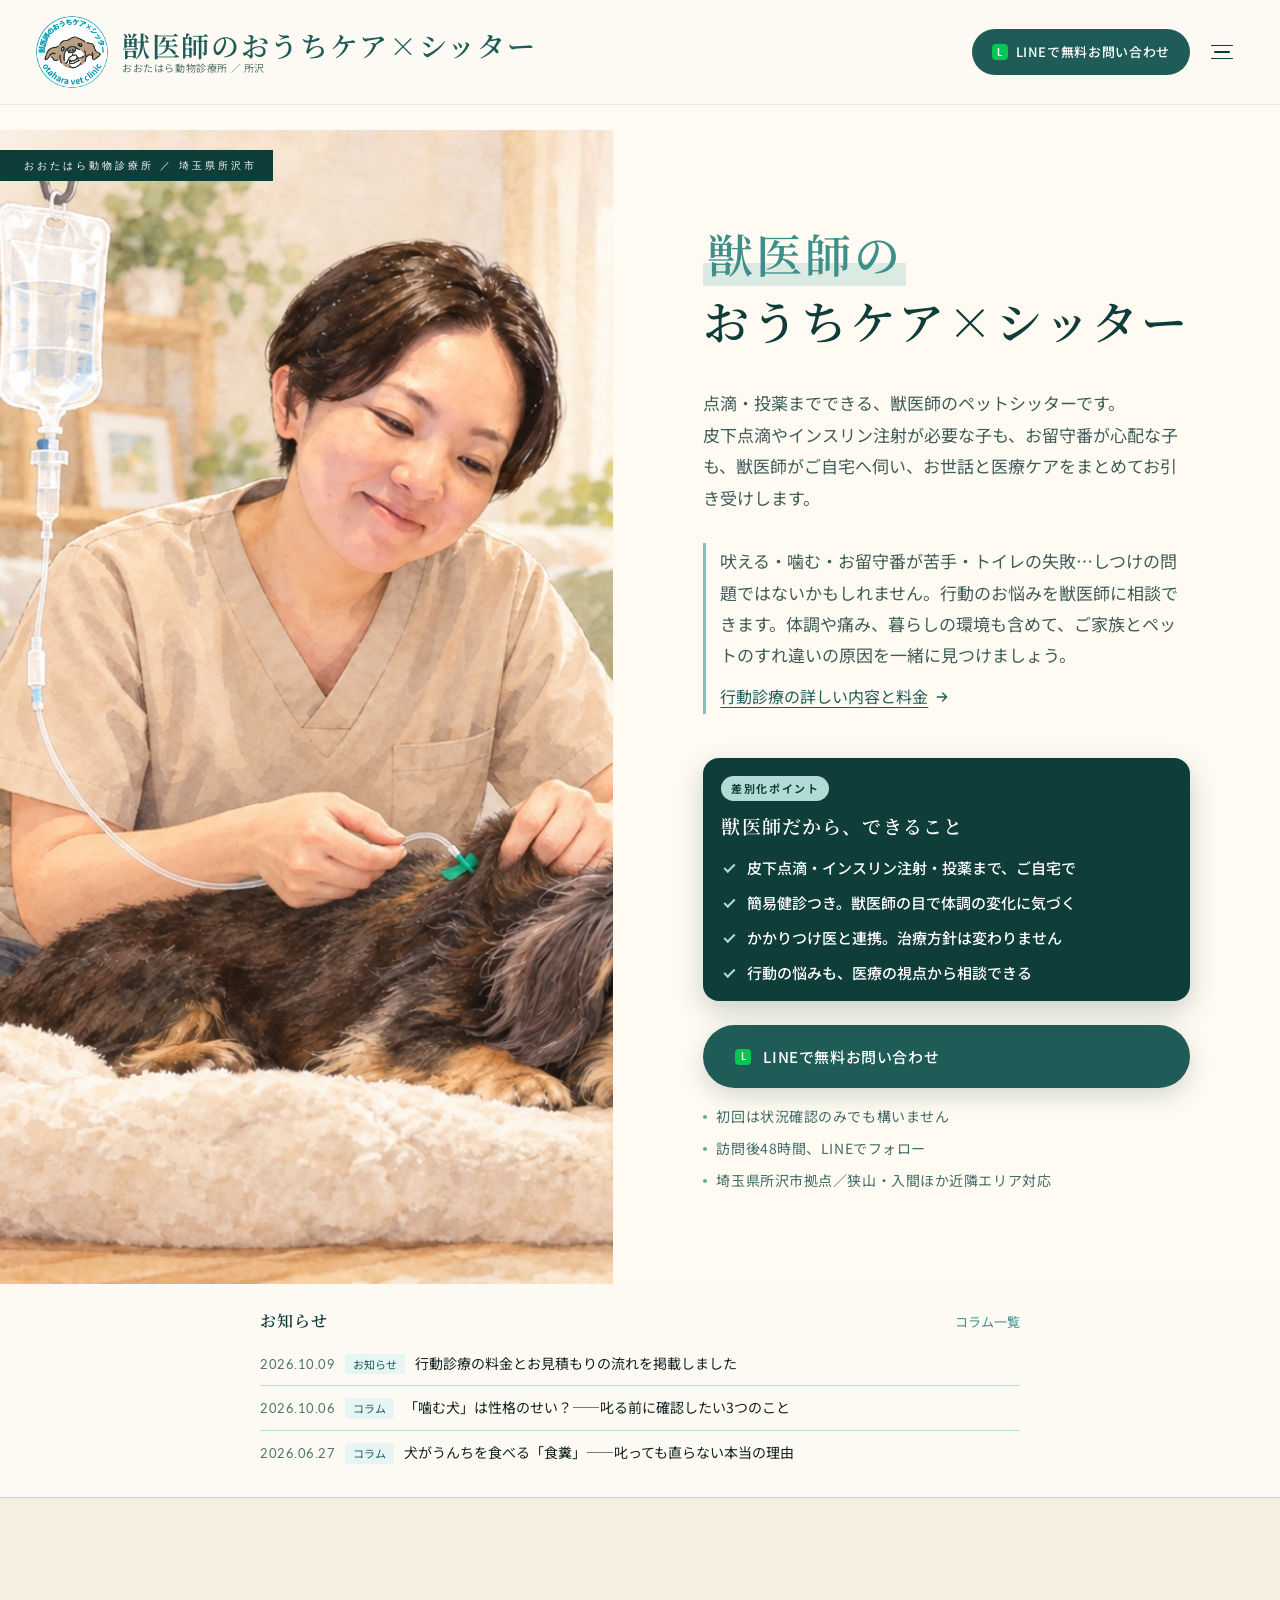
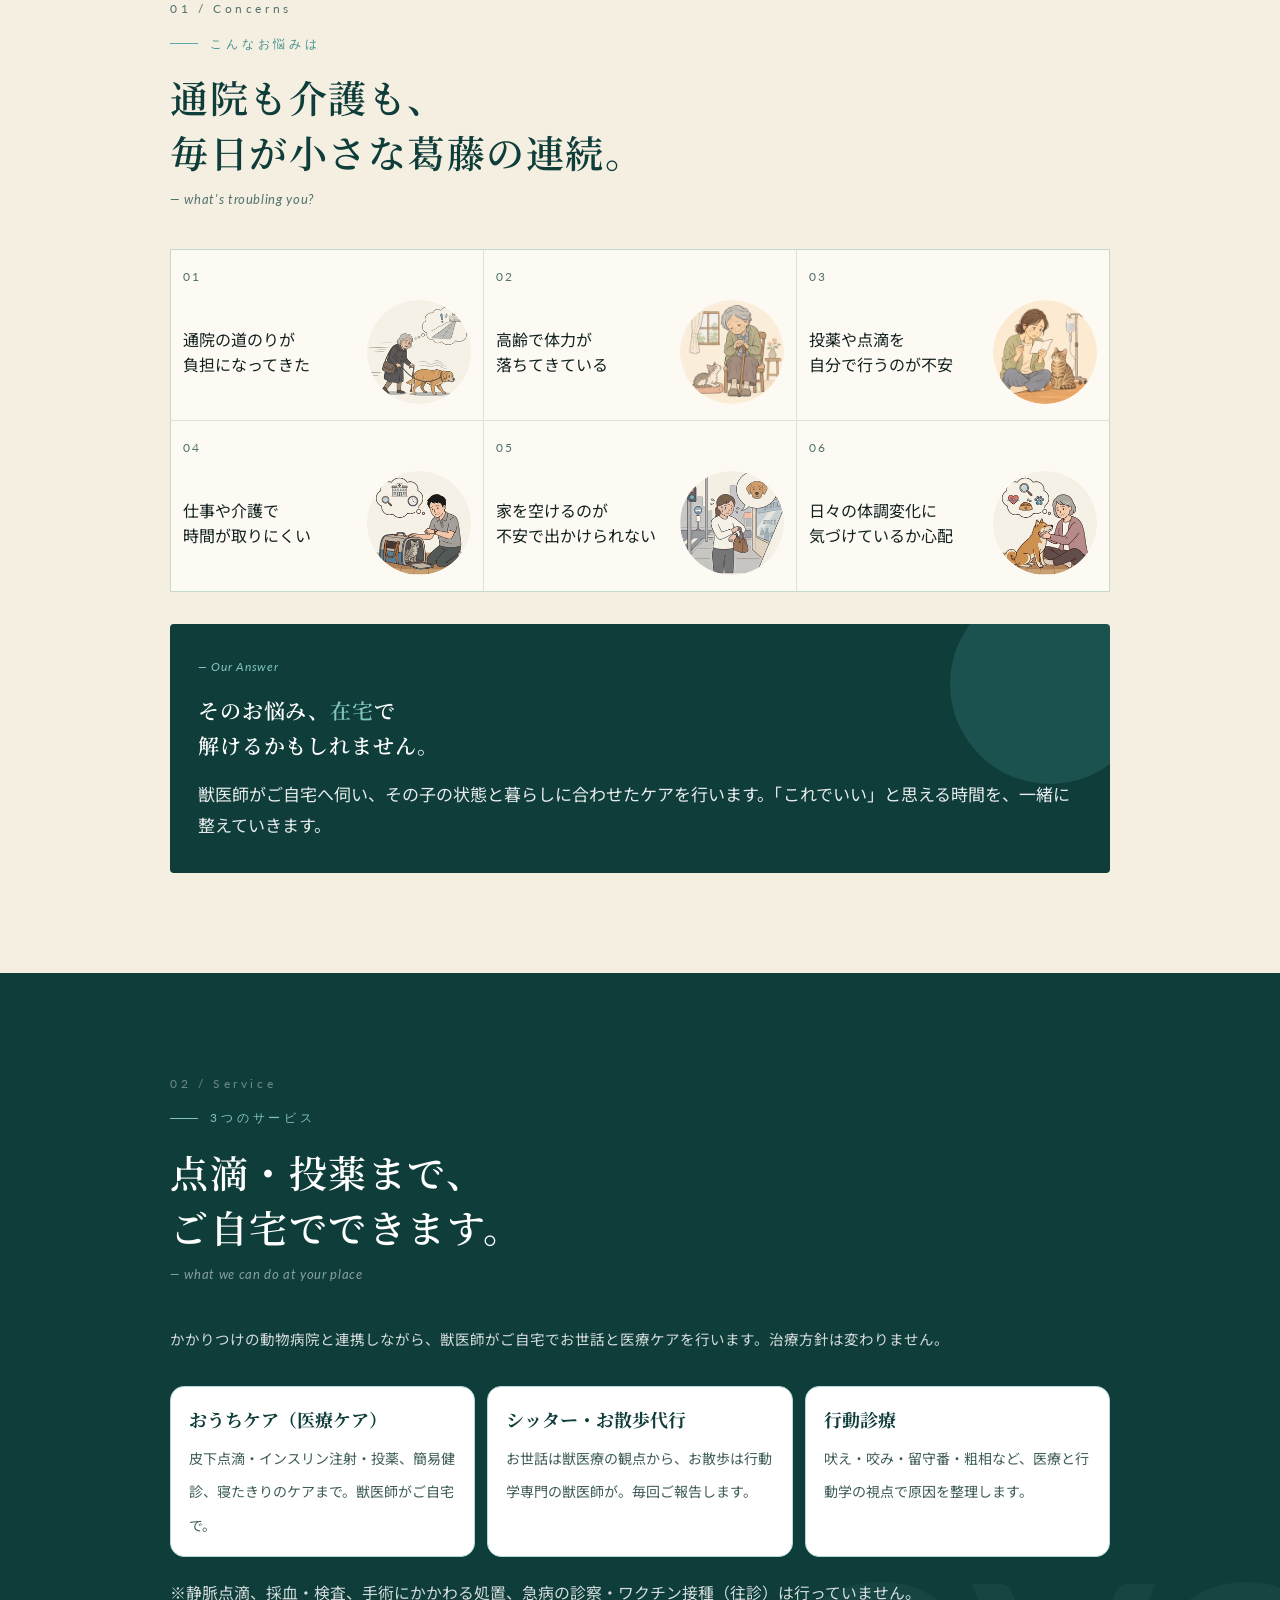
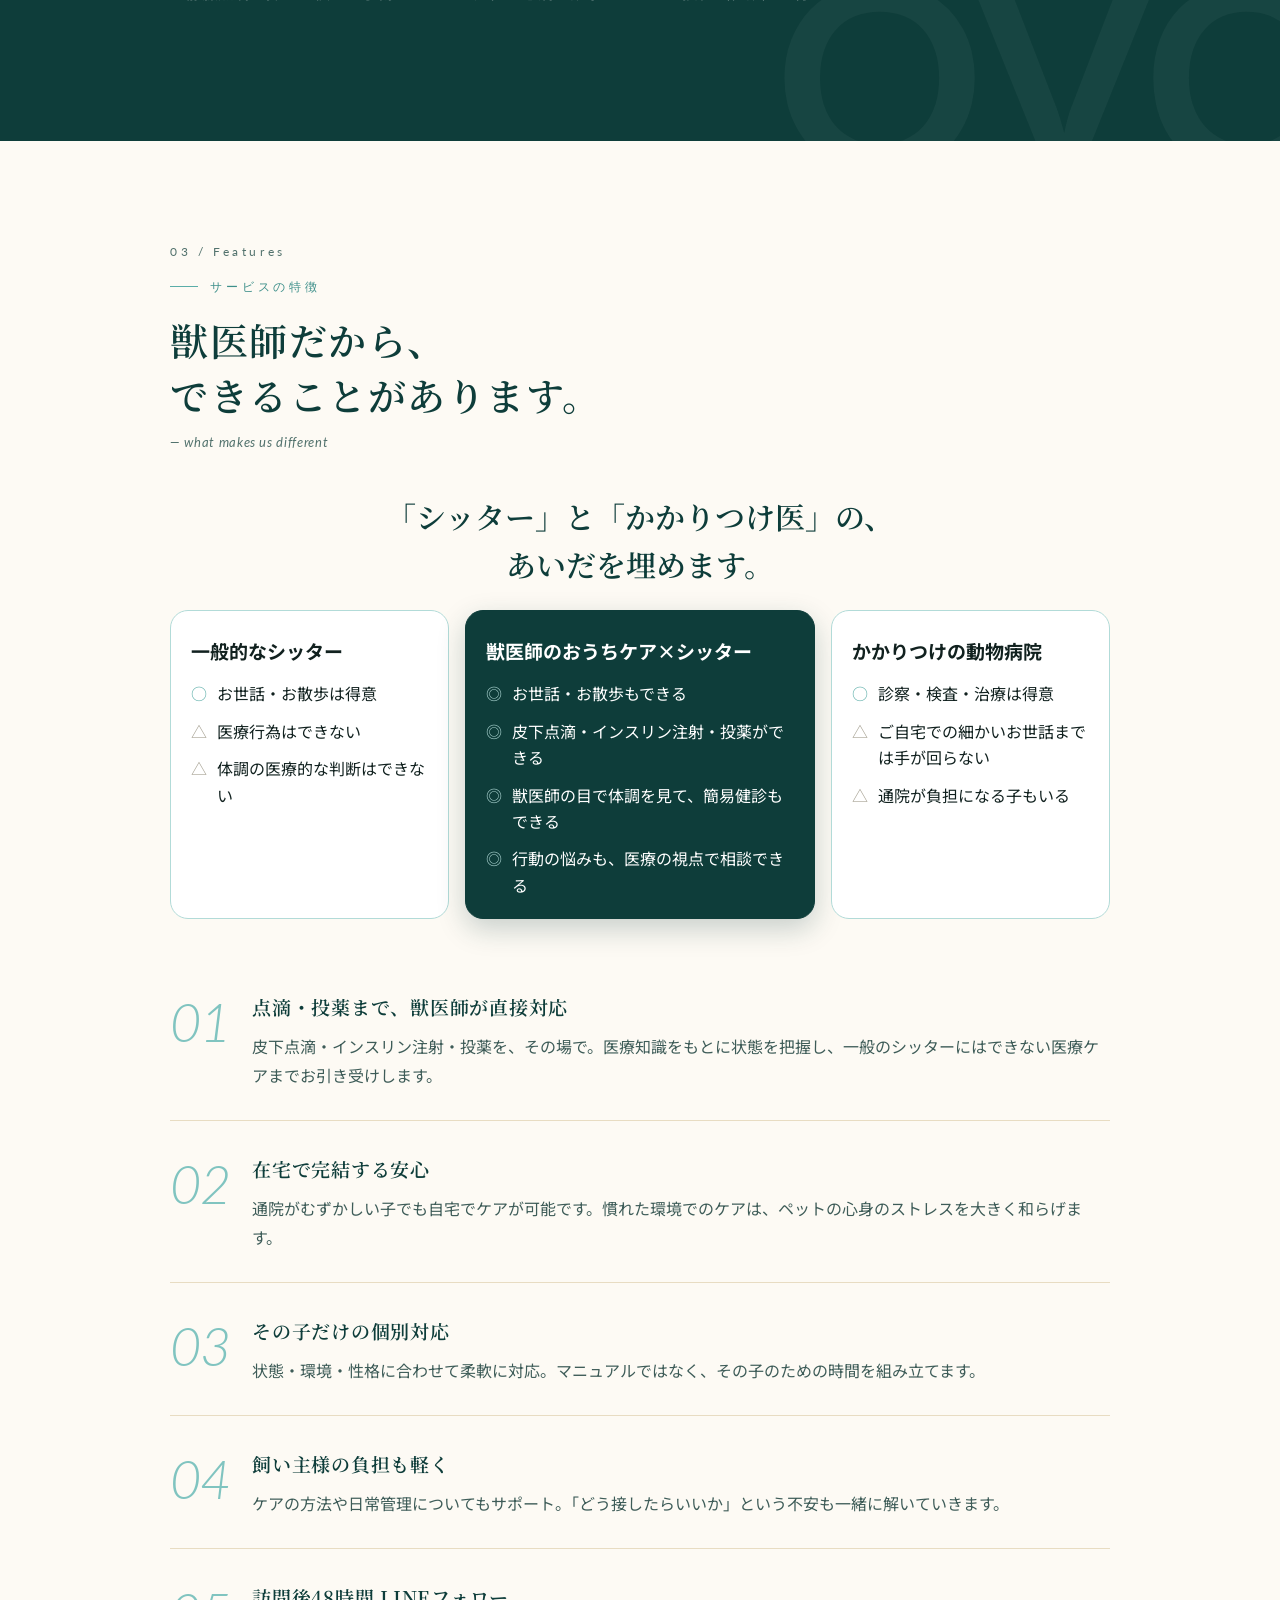
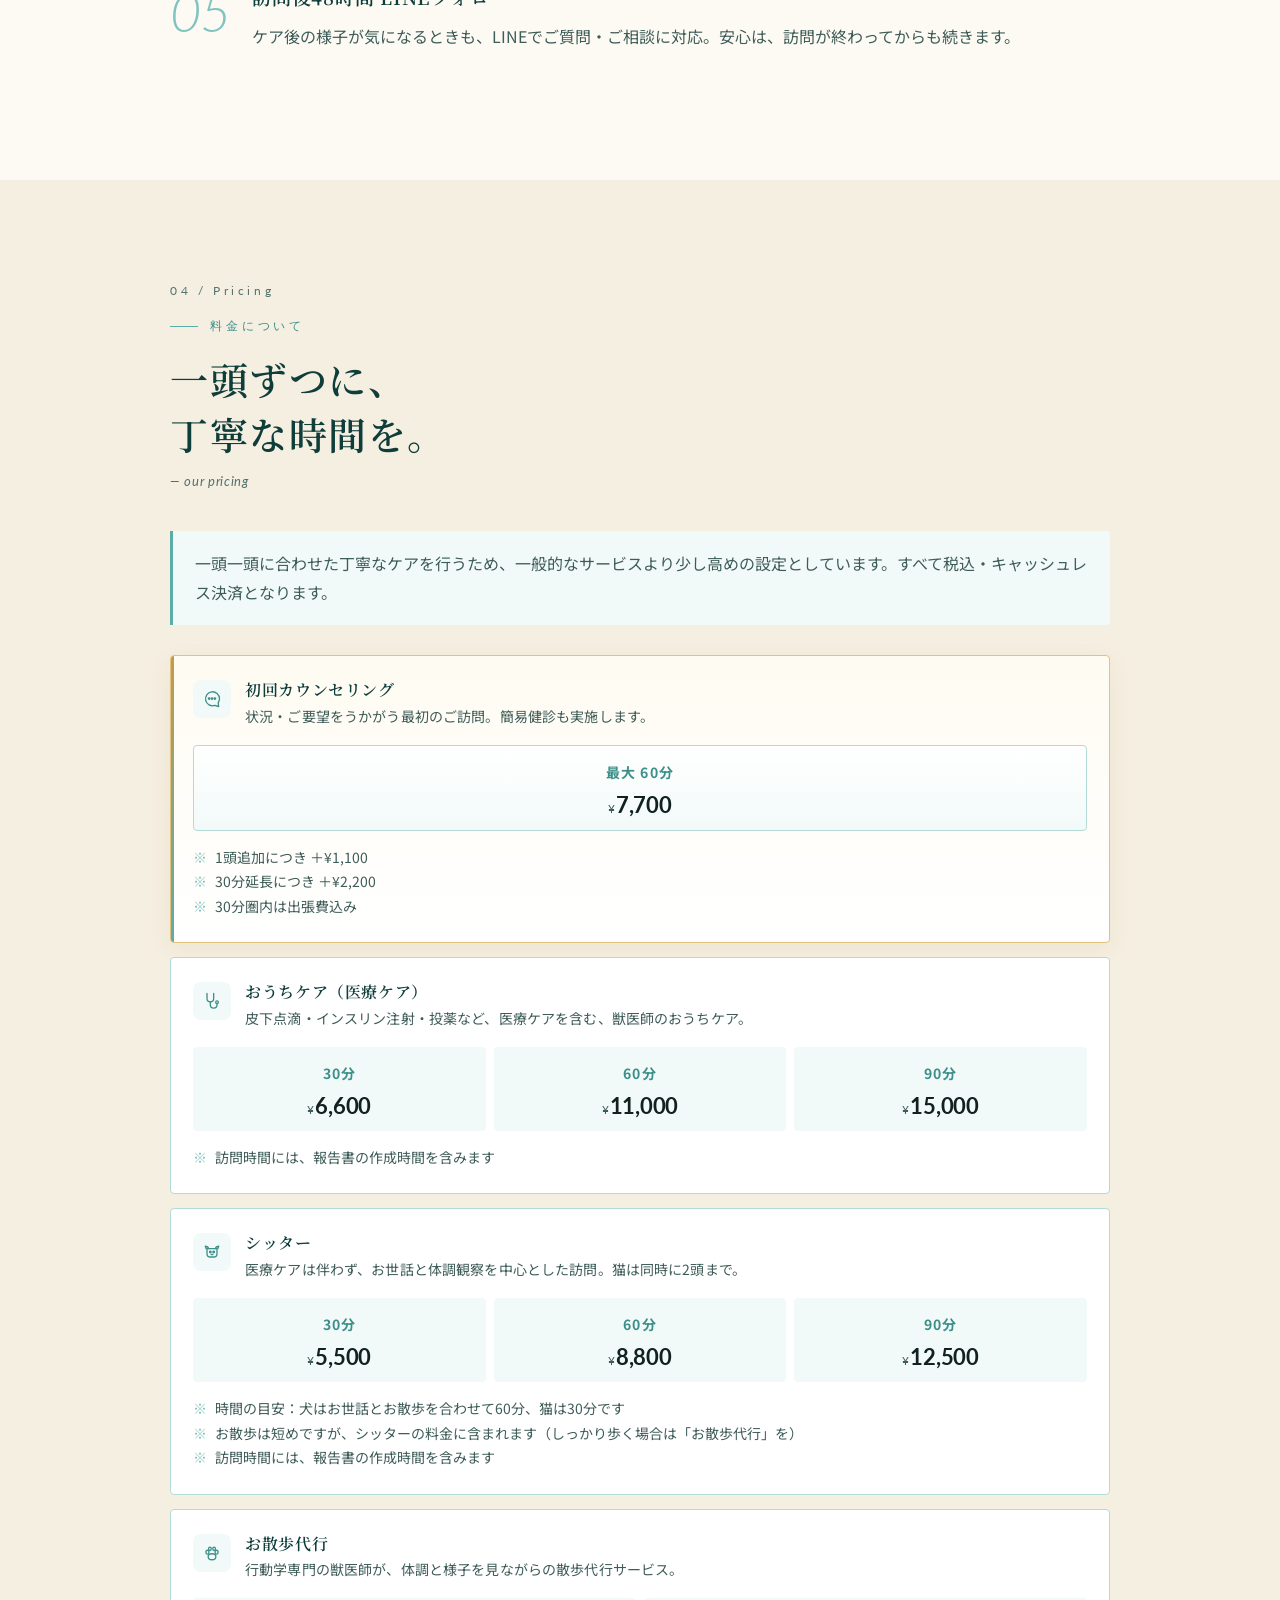
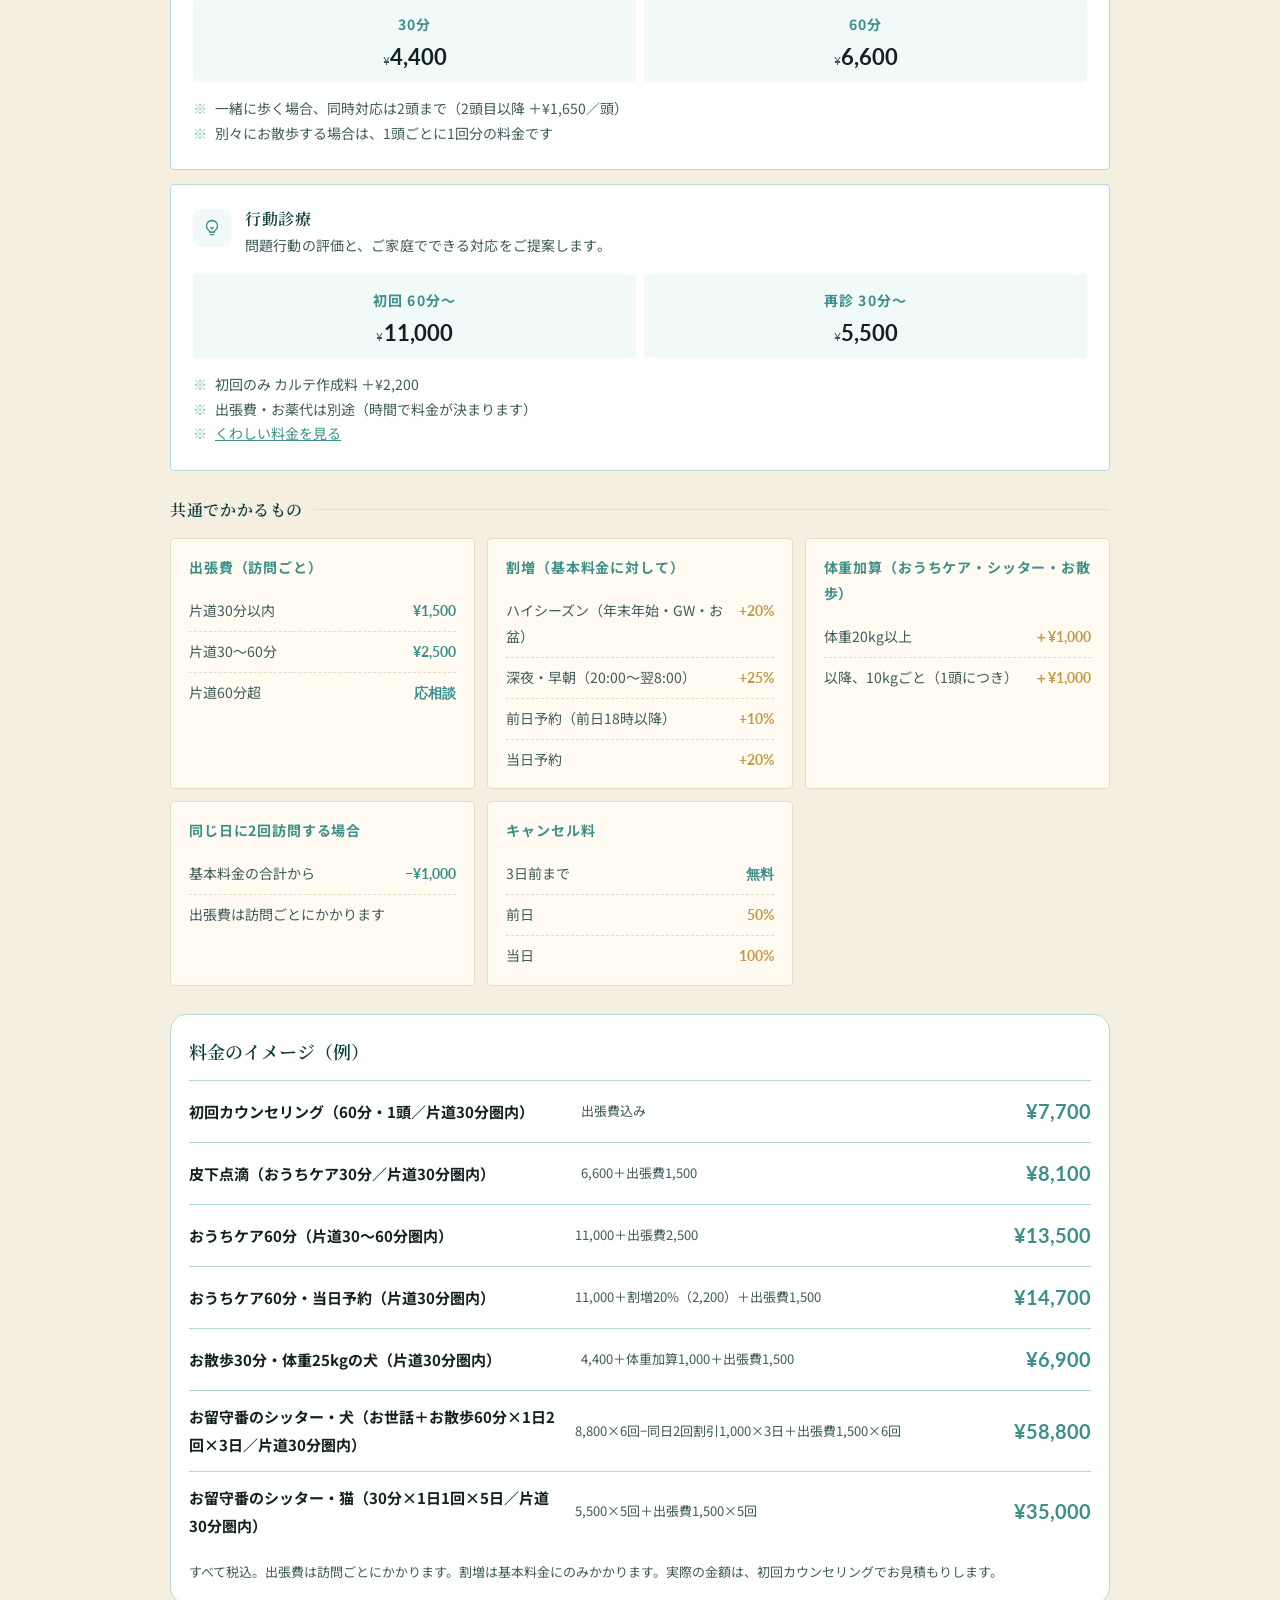
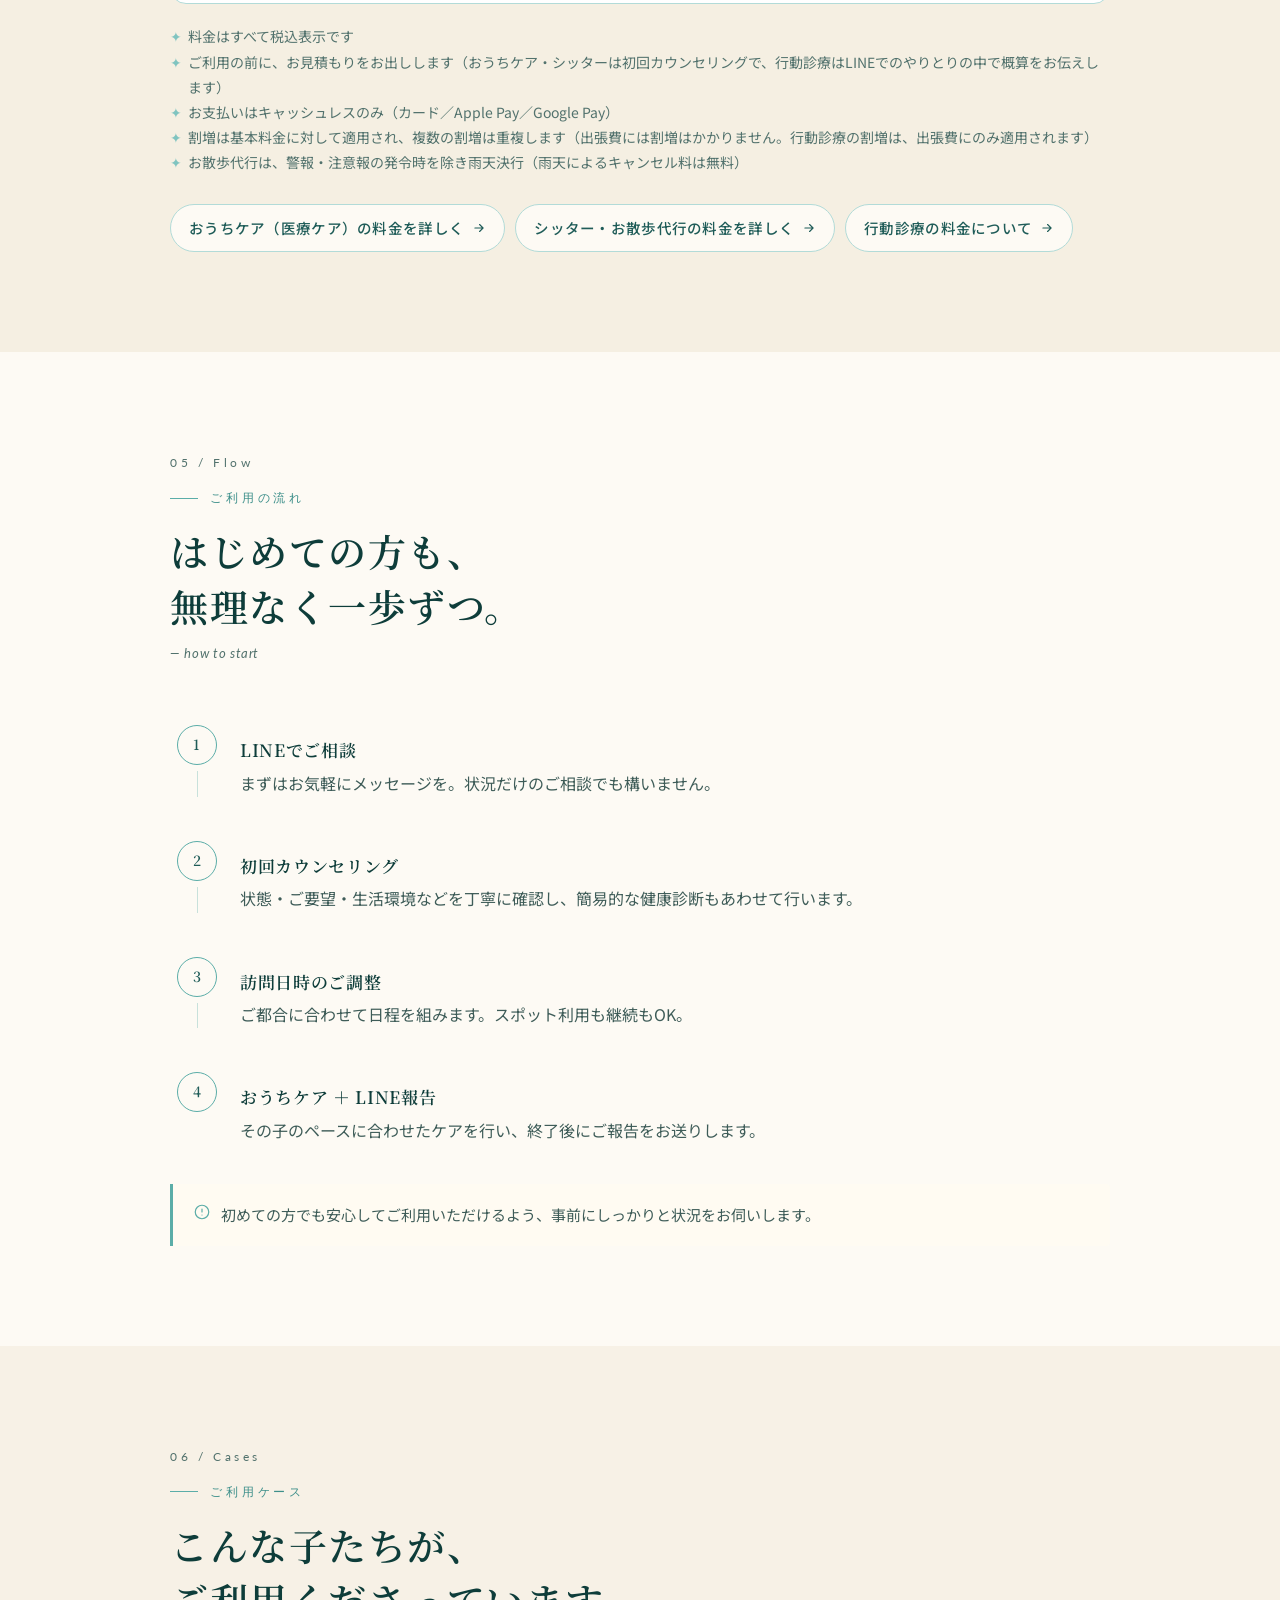
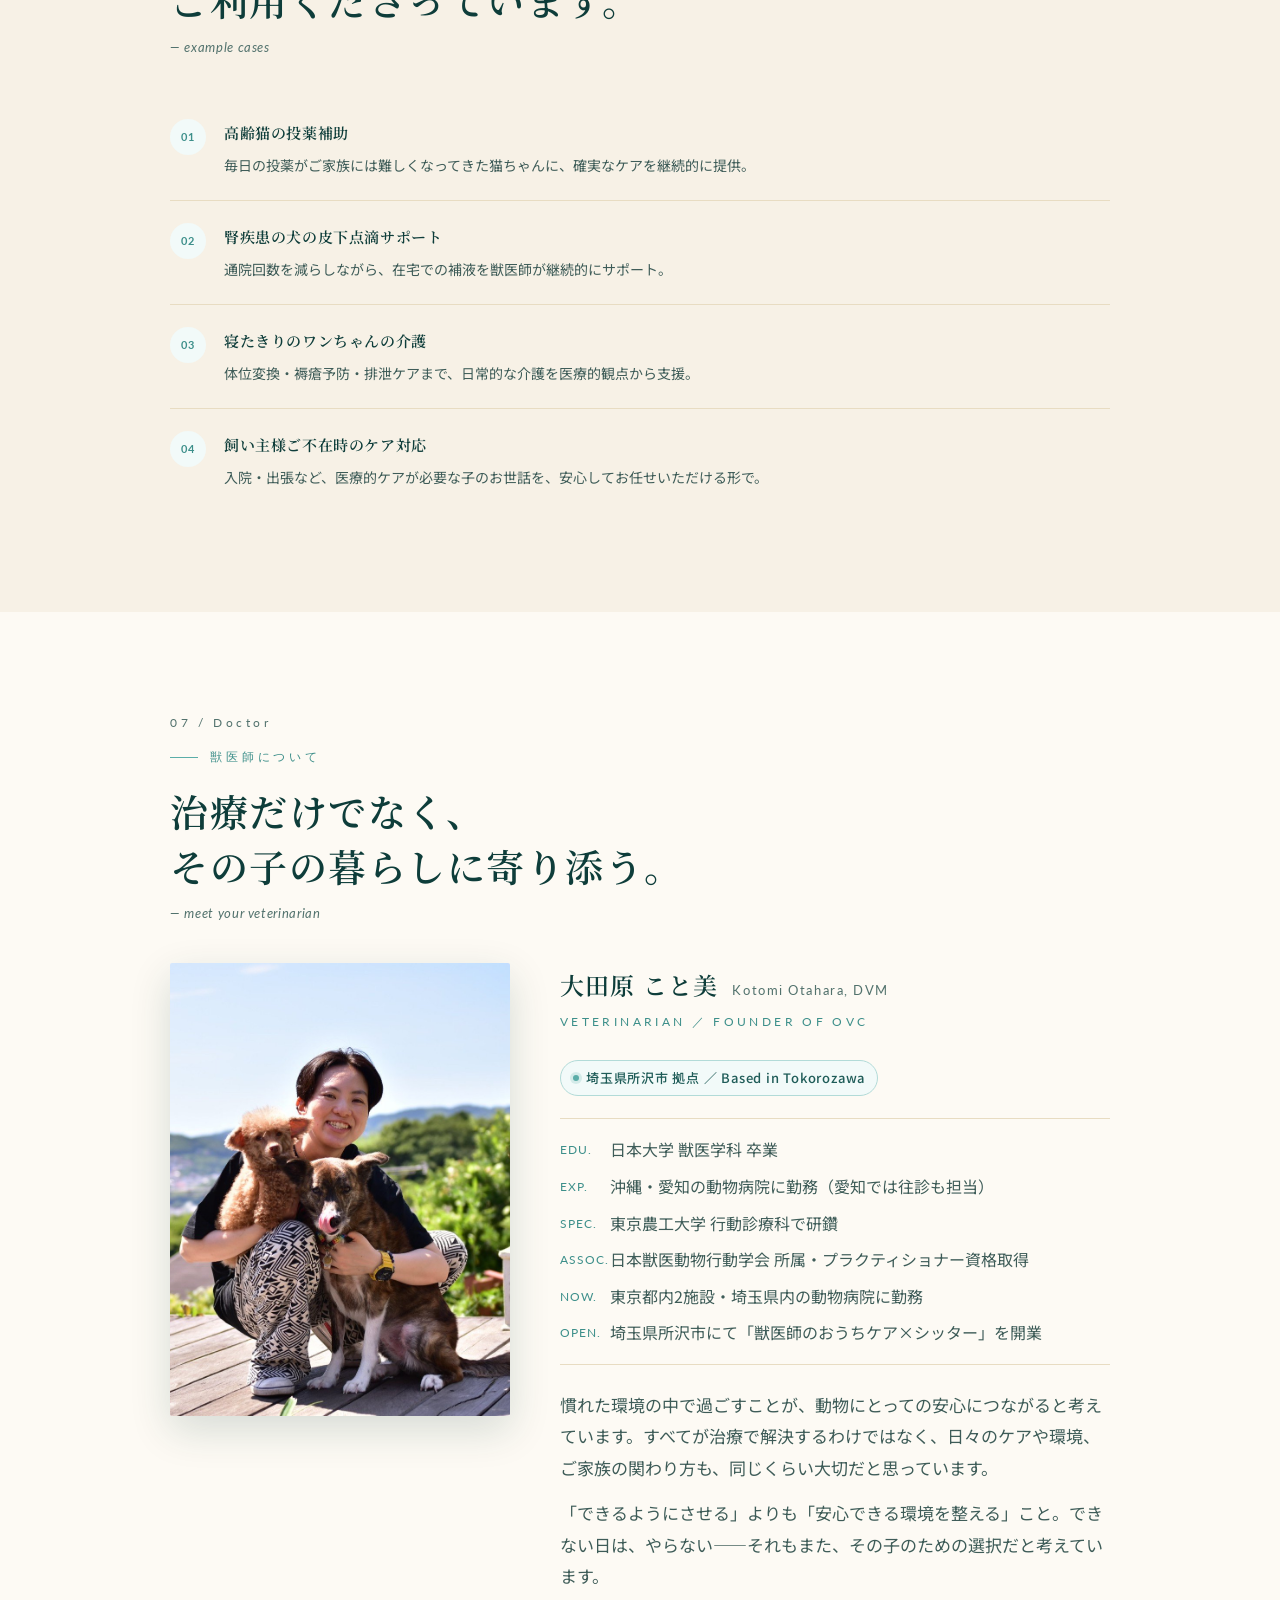
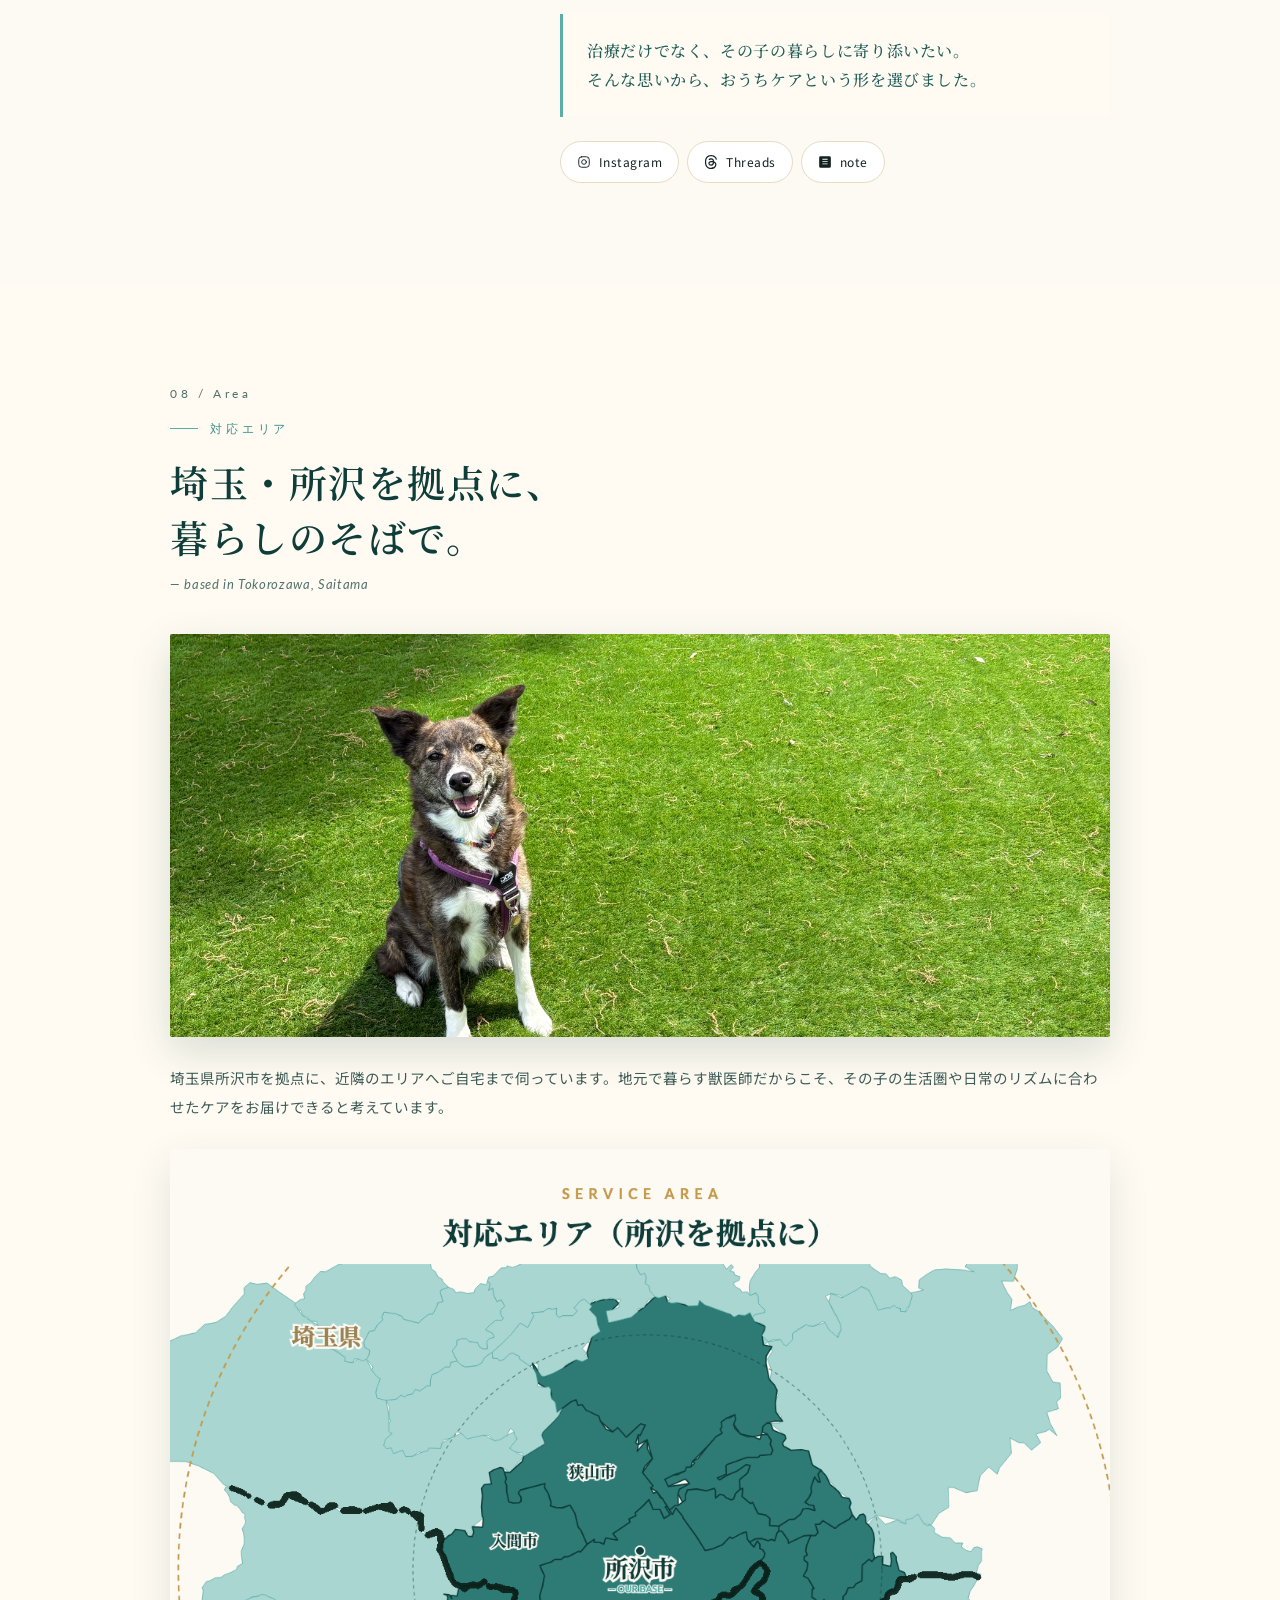
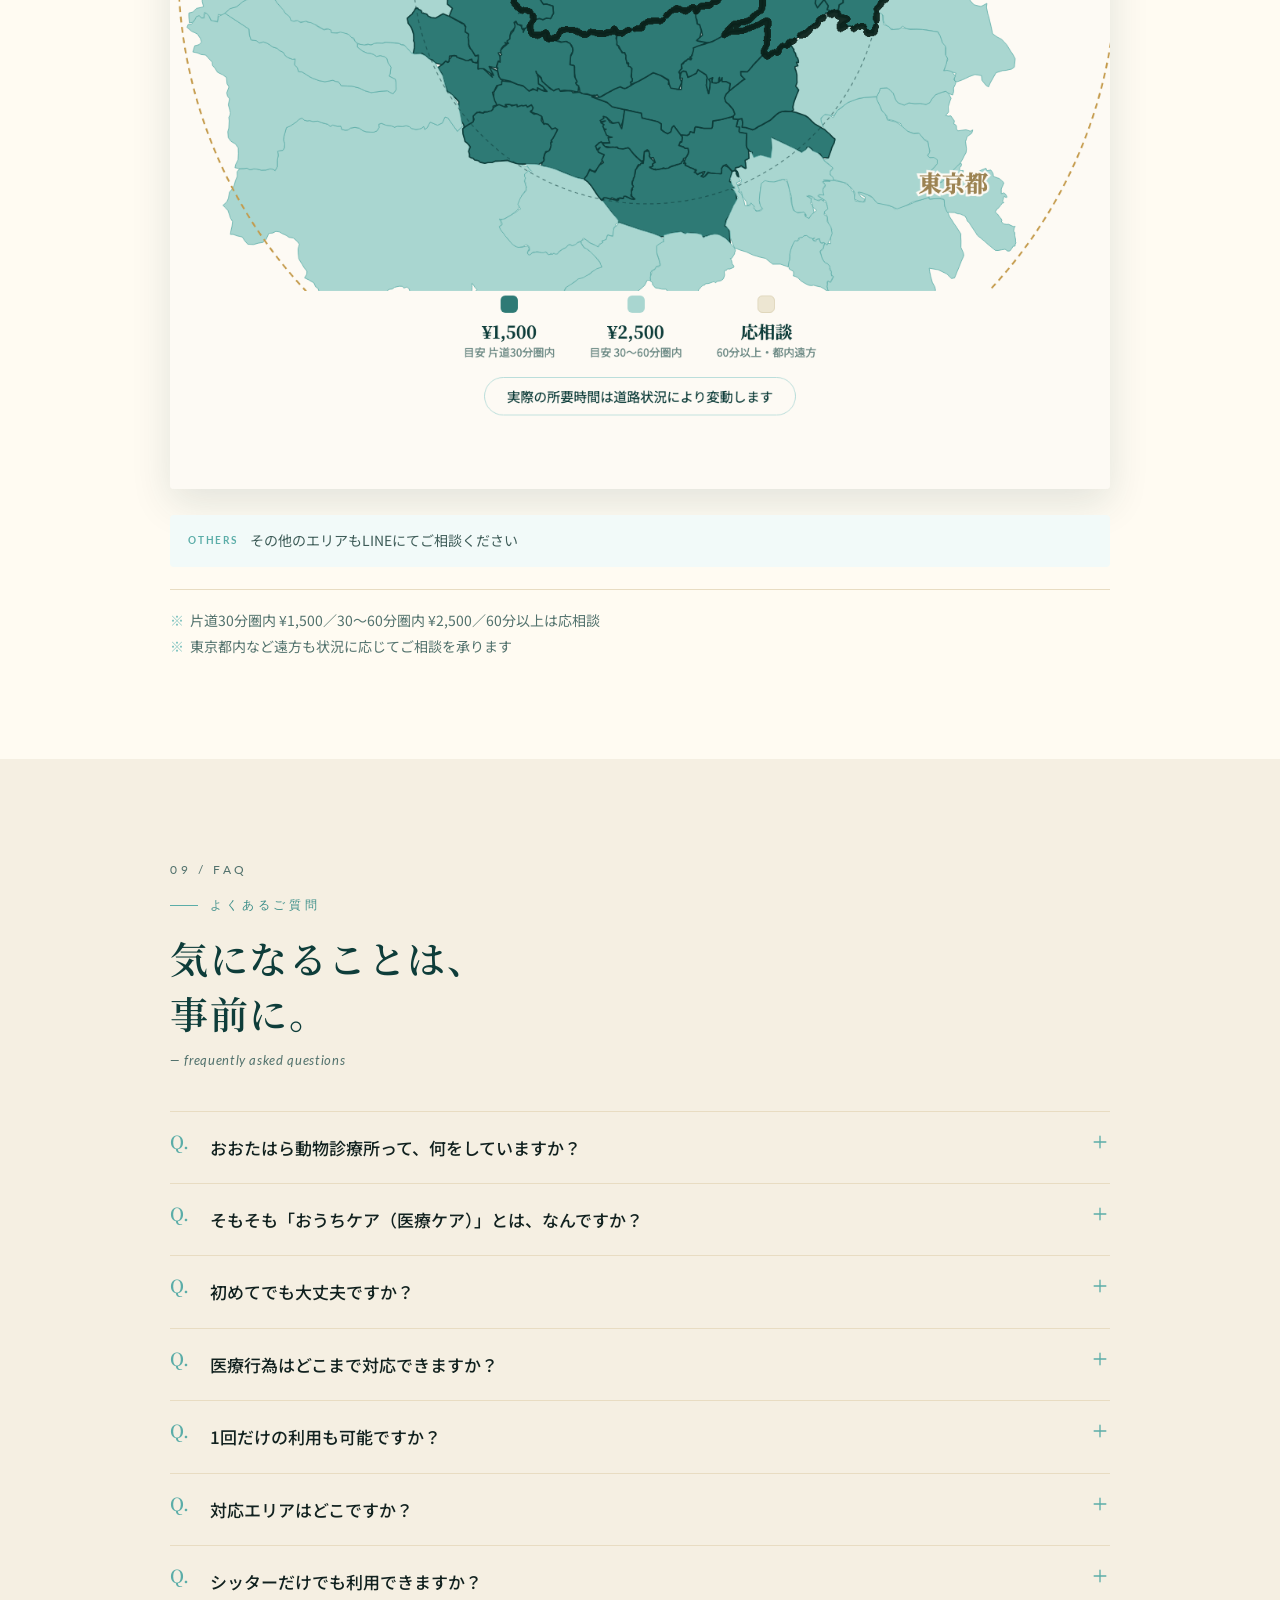
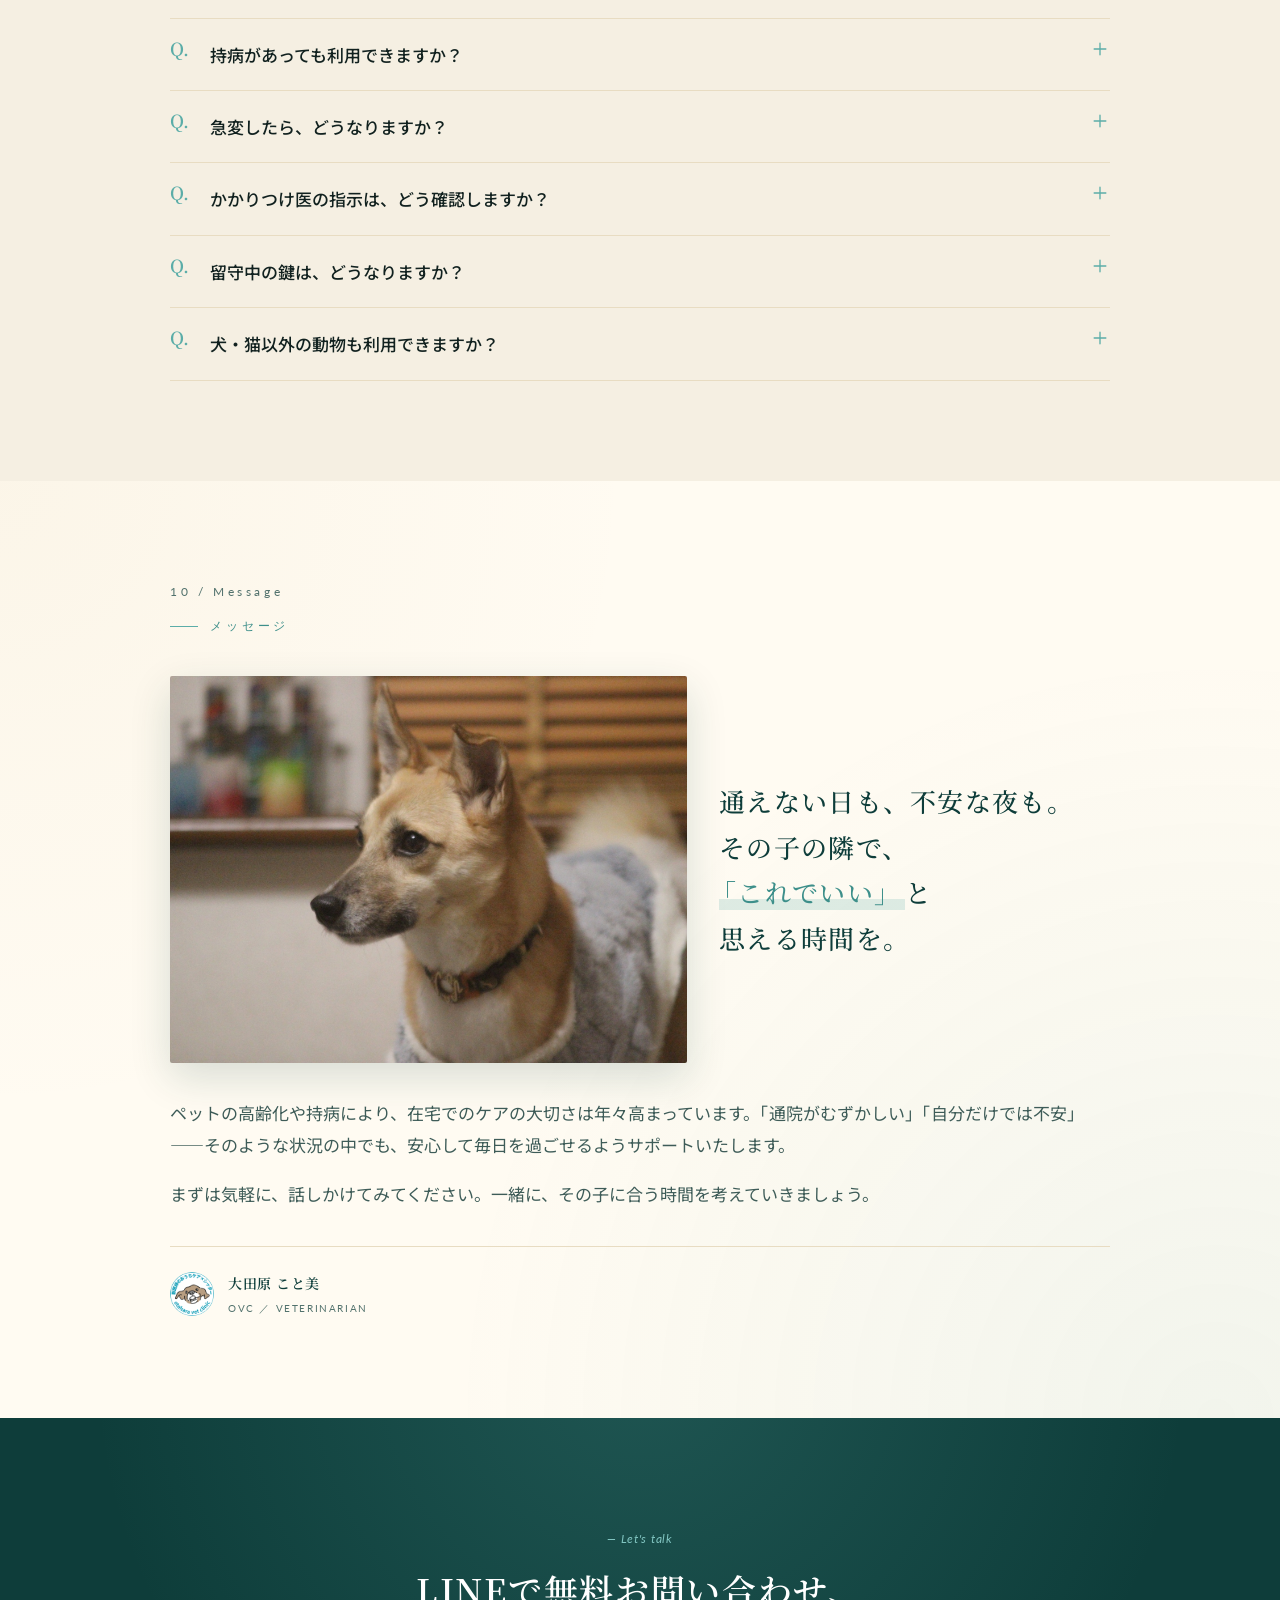
==== commit 1342aacc: "トップ・おうちケアのお悩みカード2枚を猫のイラストに差し替え Co-Authored-By: Claude Sonnet 5.5 <noreply@anthropic.com>" ====
--- a/index.html
+++ b/index.html
@@ -440,14 +440,14 @@
       <div class="worry-num">02</div>
       <div class="worry-row">
         <div class="worry-txt">高齢で体力が<br>落ちてきている</div>
-        <div class="worry-icon"><img src="assets/worry-icon-senior-weak.png" alt="" loading="lazy"></div>
+        <div class="worry-icon"><img src="assets/worry-icon-cat-senior-weak.png" alt="" loading="lazy"></div>
       </div>
     </div>
     <div class="worry">
       <div class="worry-num">03</div>
       <div class="worry-row">
         <div class="worry-txt">投薬や点滴を<br>自分で行うのが不安</div>
-        <div class="worry-icon"><img src="assets/worry-icon-iv-drip.png" alt="" loading="lazy"></div>
+        <div class="worry-icon"><img src="assets/worry-icon-cat-iv-drip.png" alt="" loading="lazy"></div>
       </div>
     </div>
     <div class="worry">
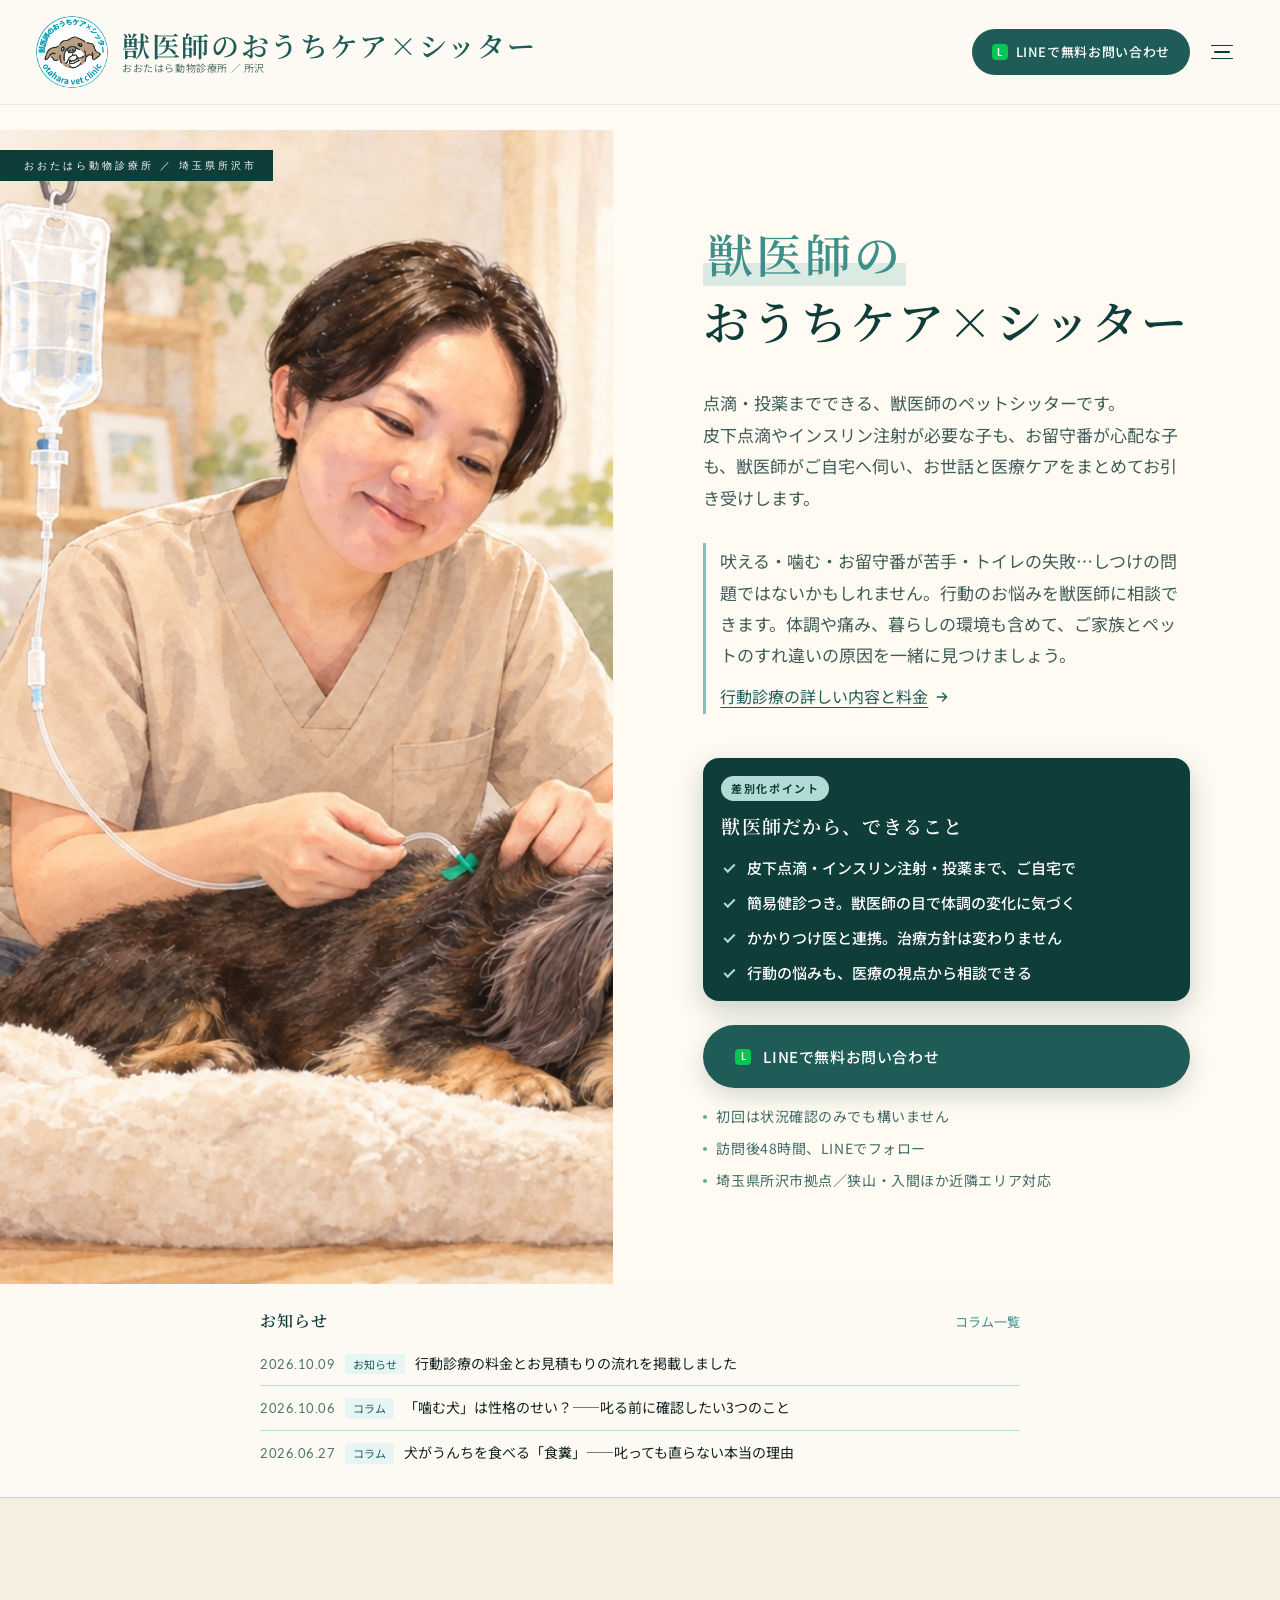
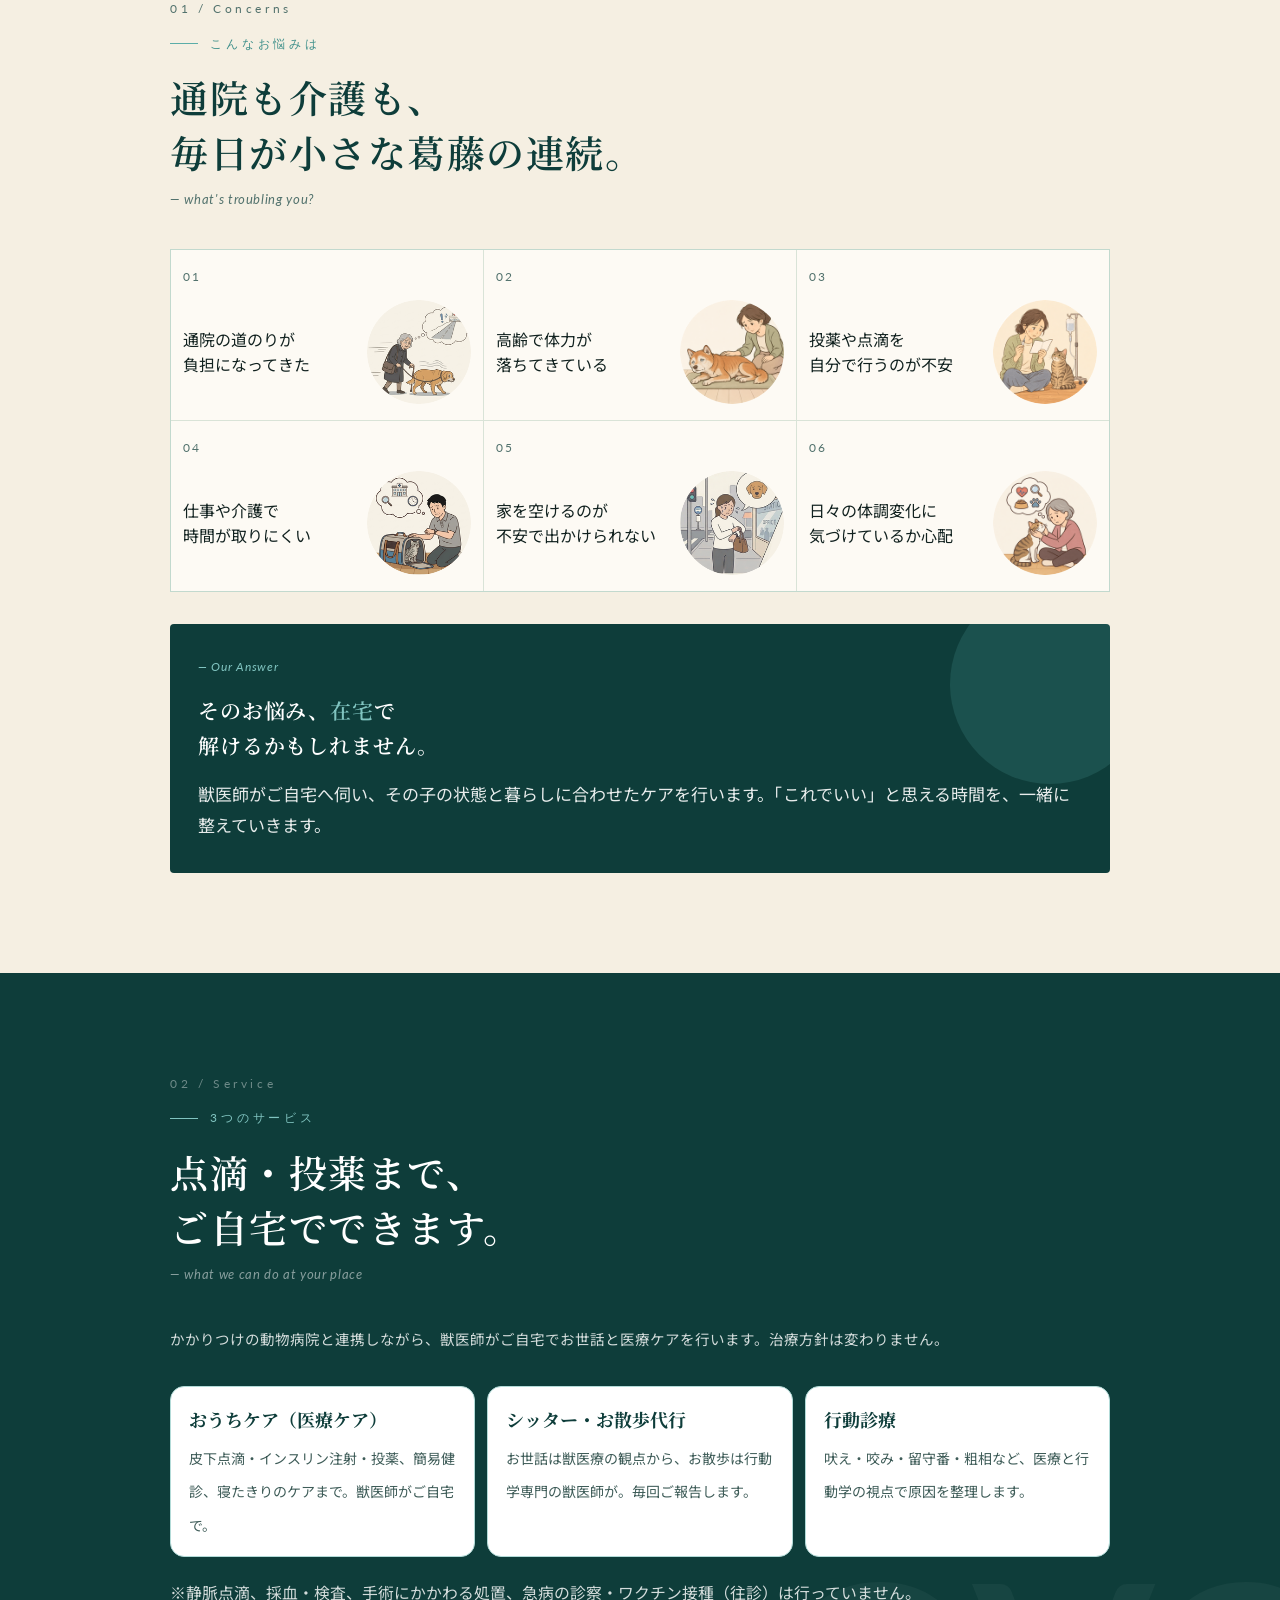
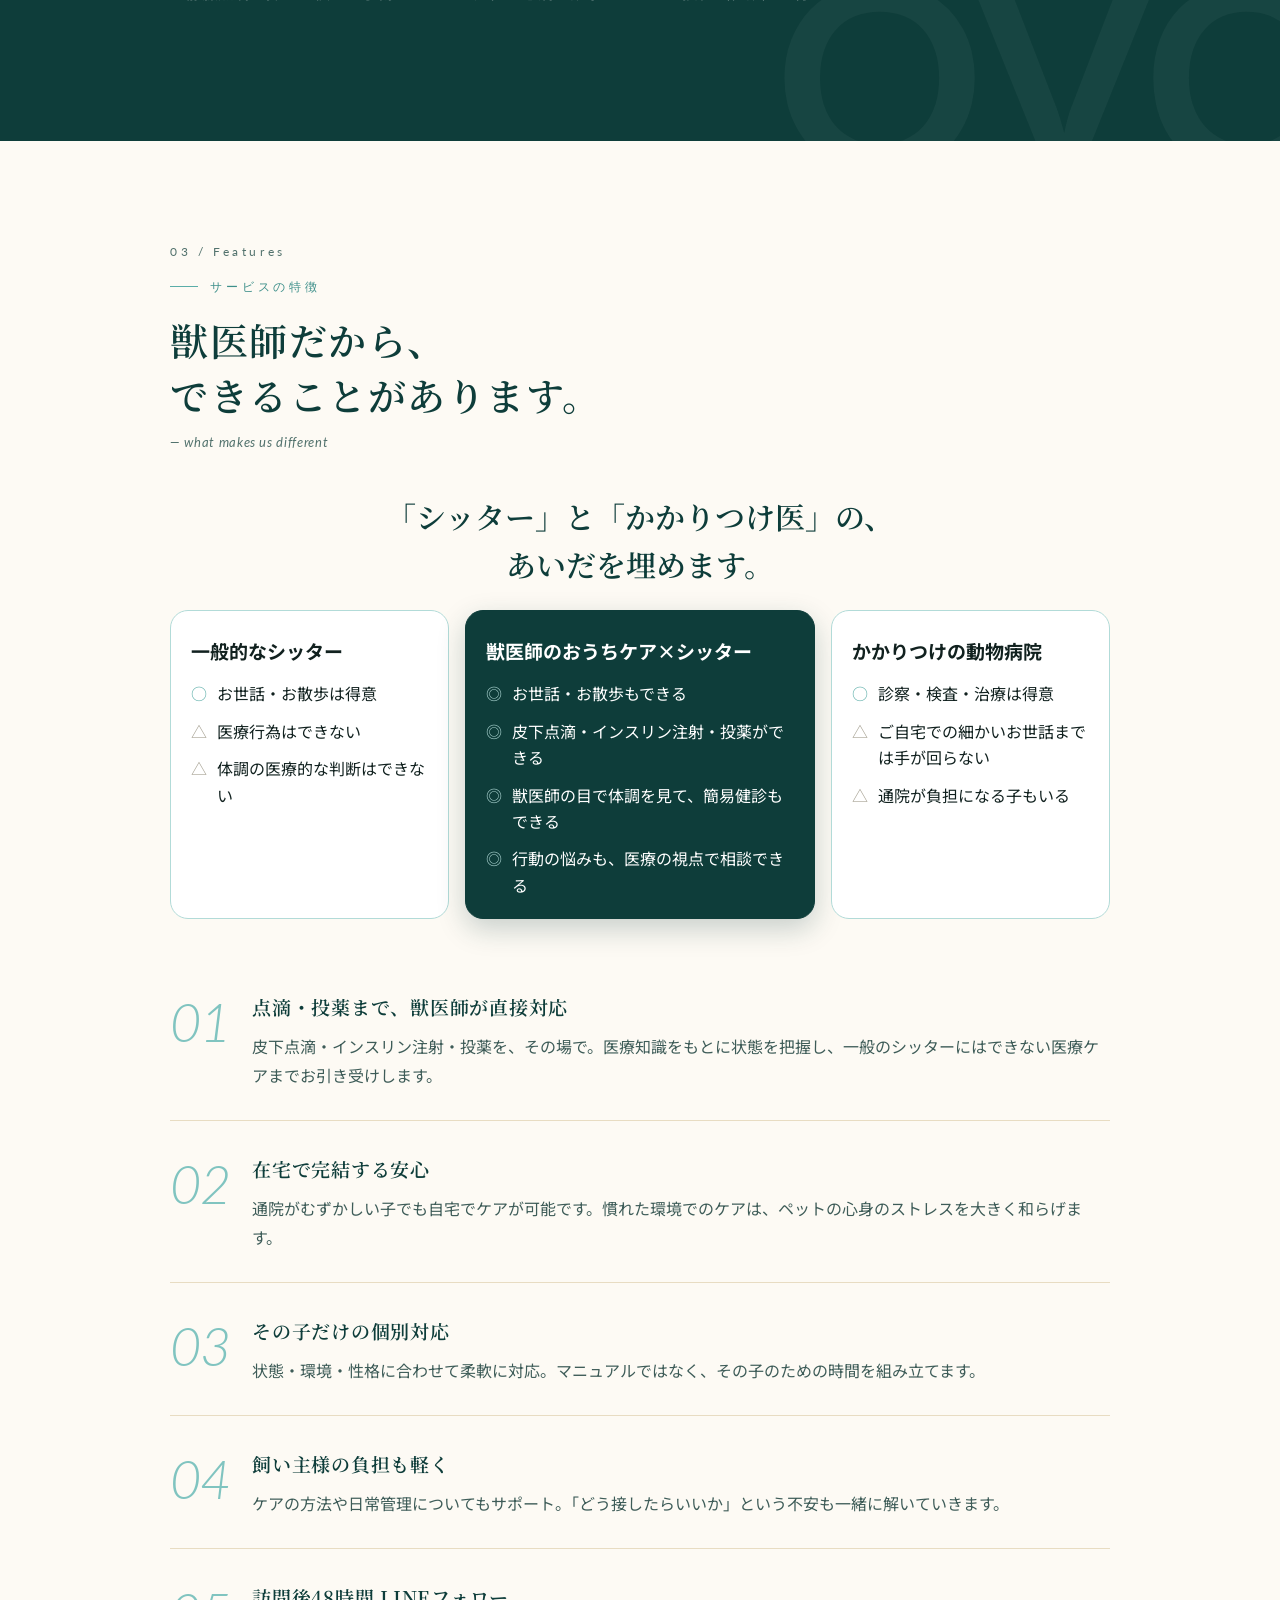
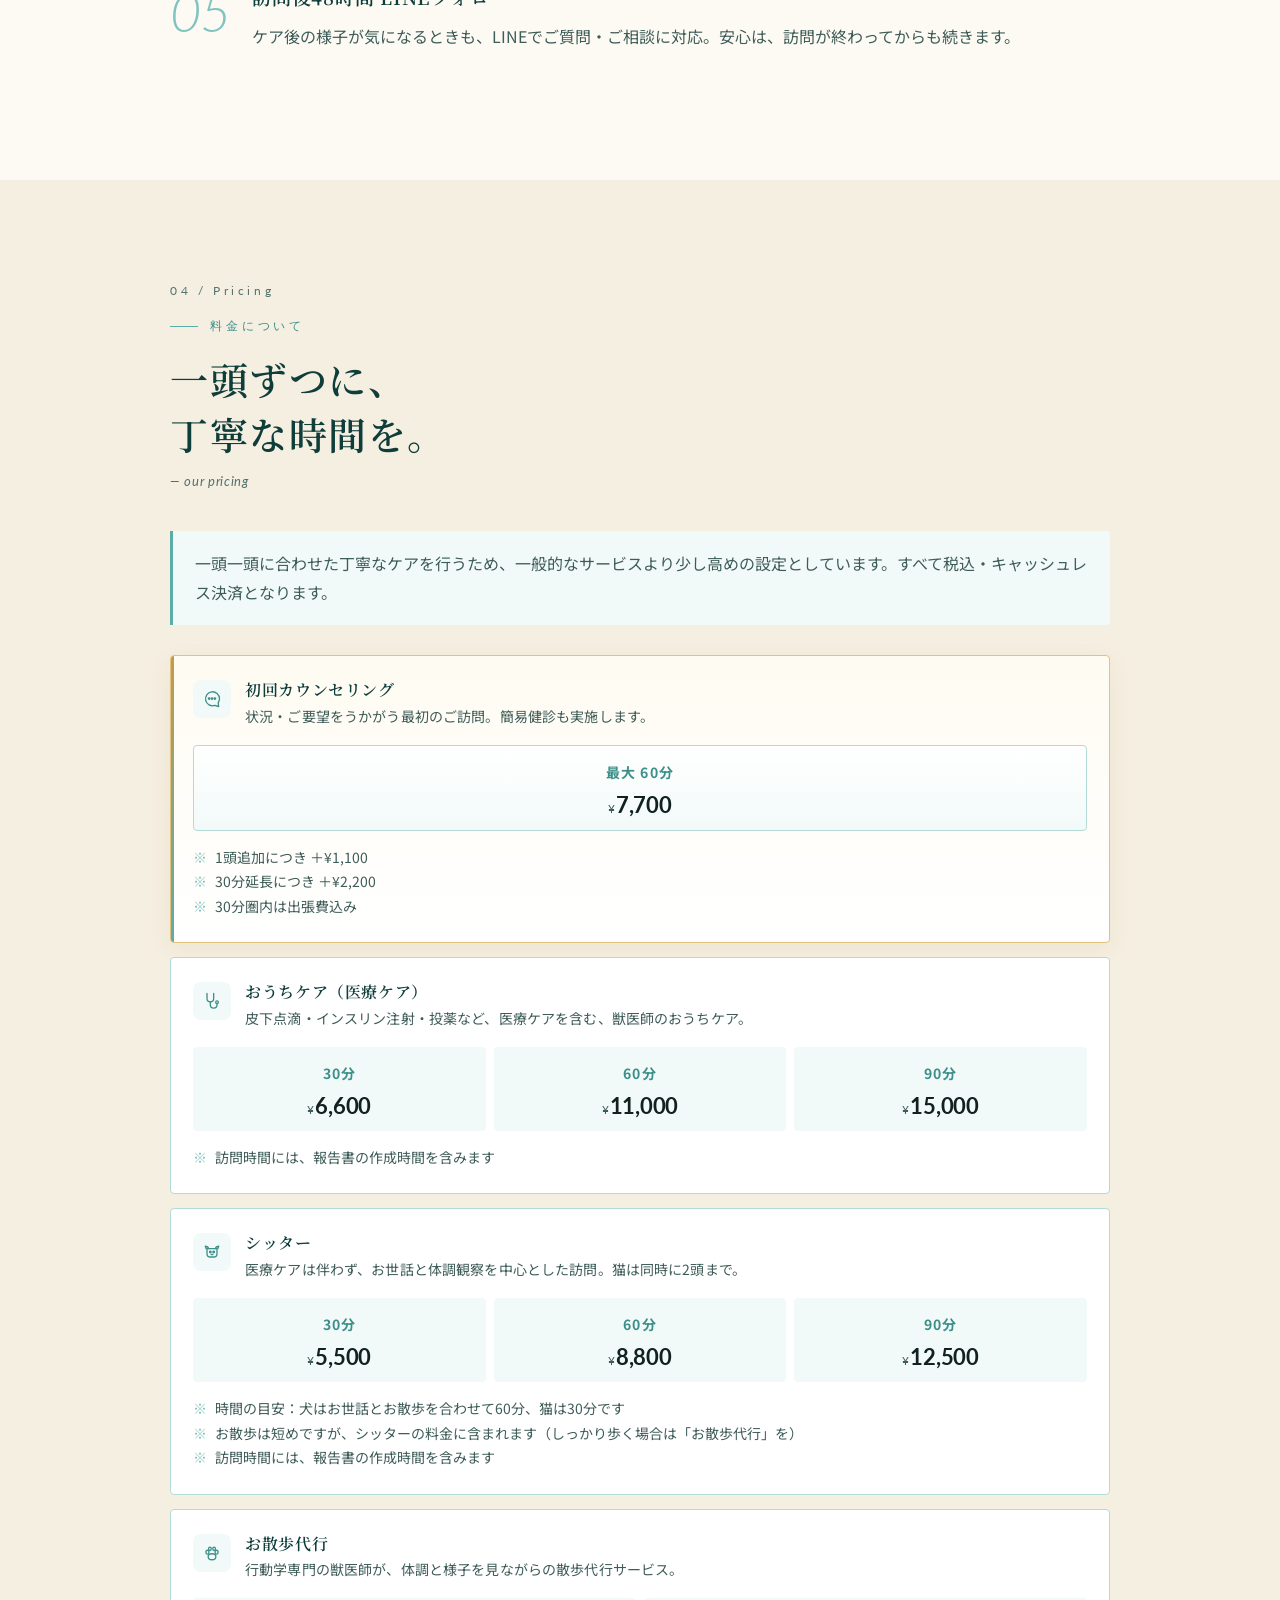
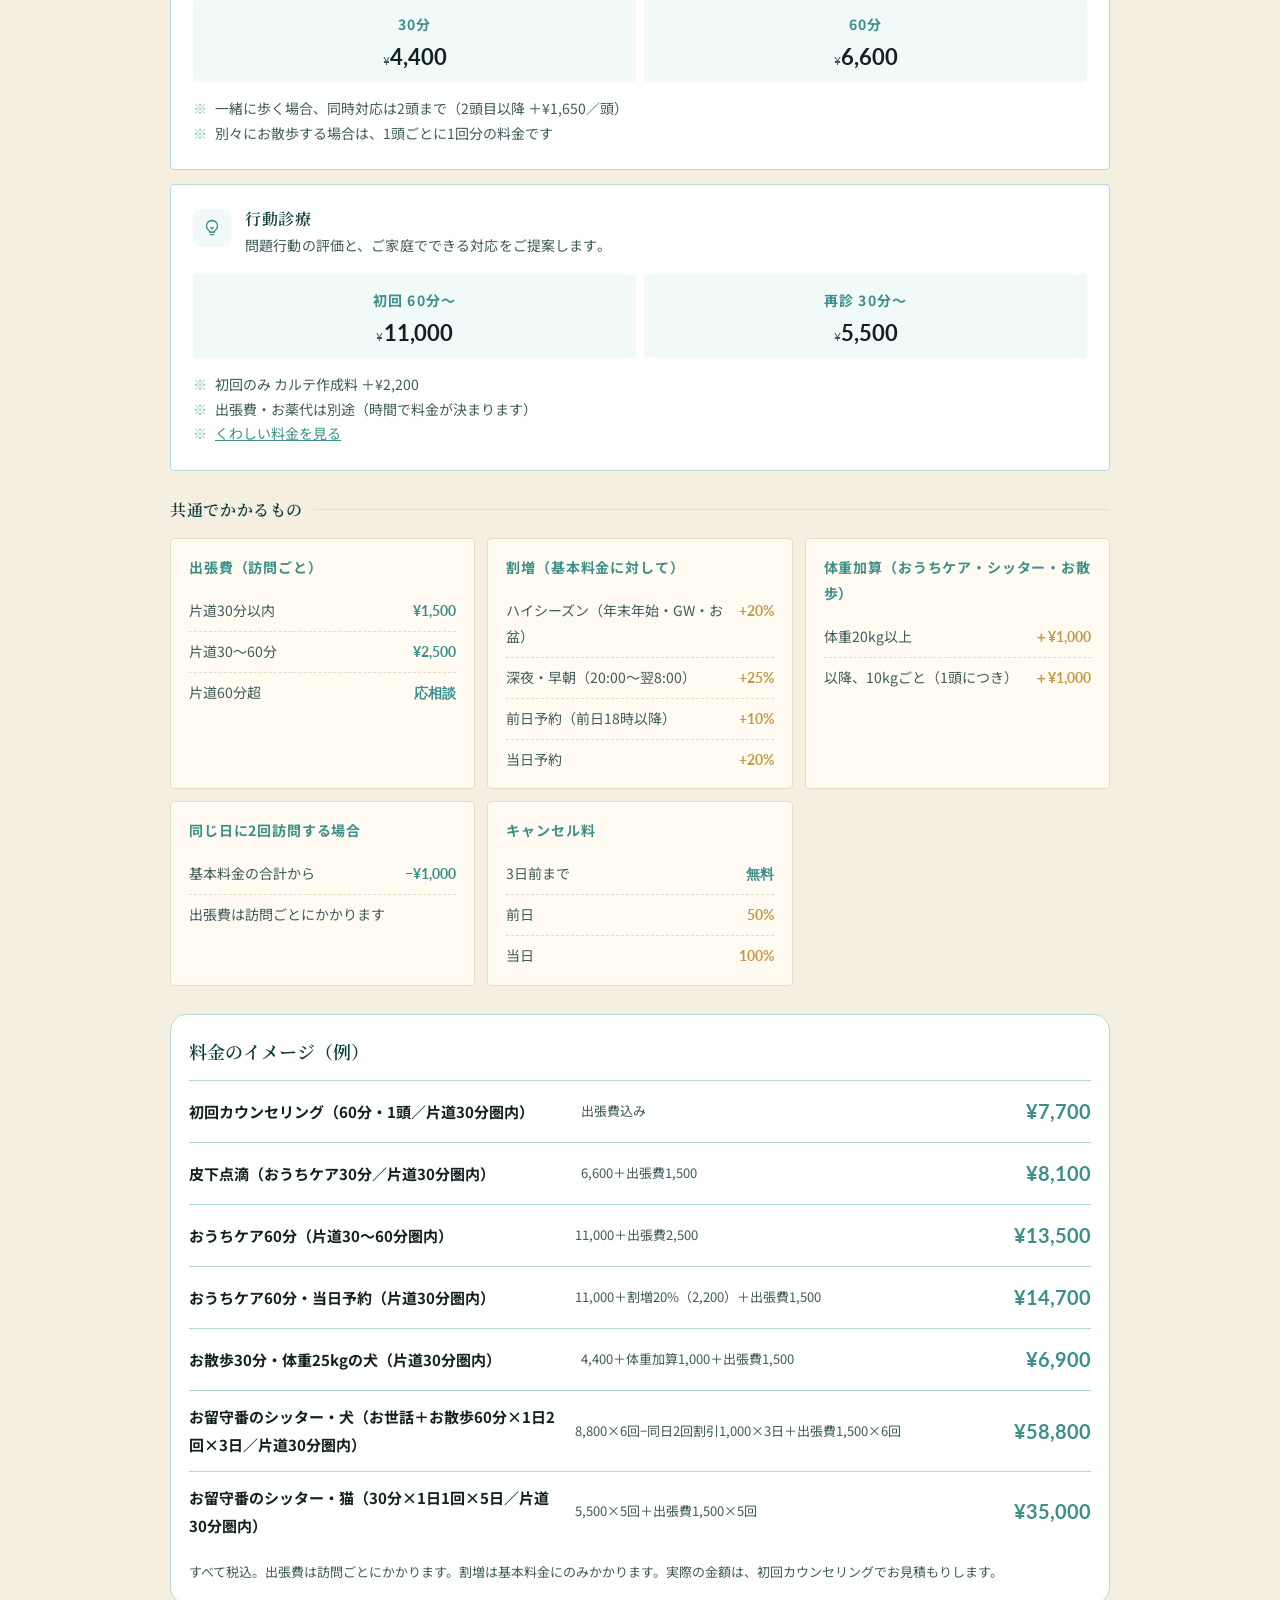
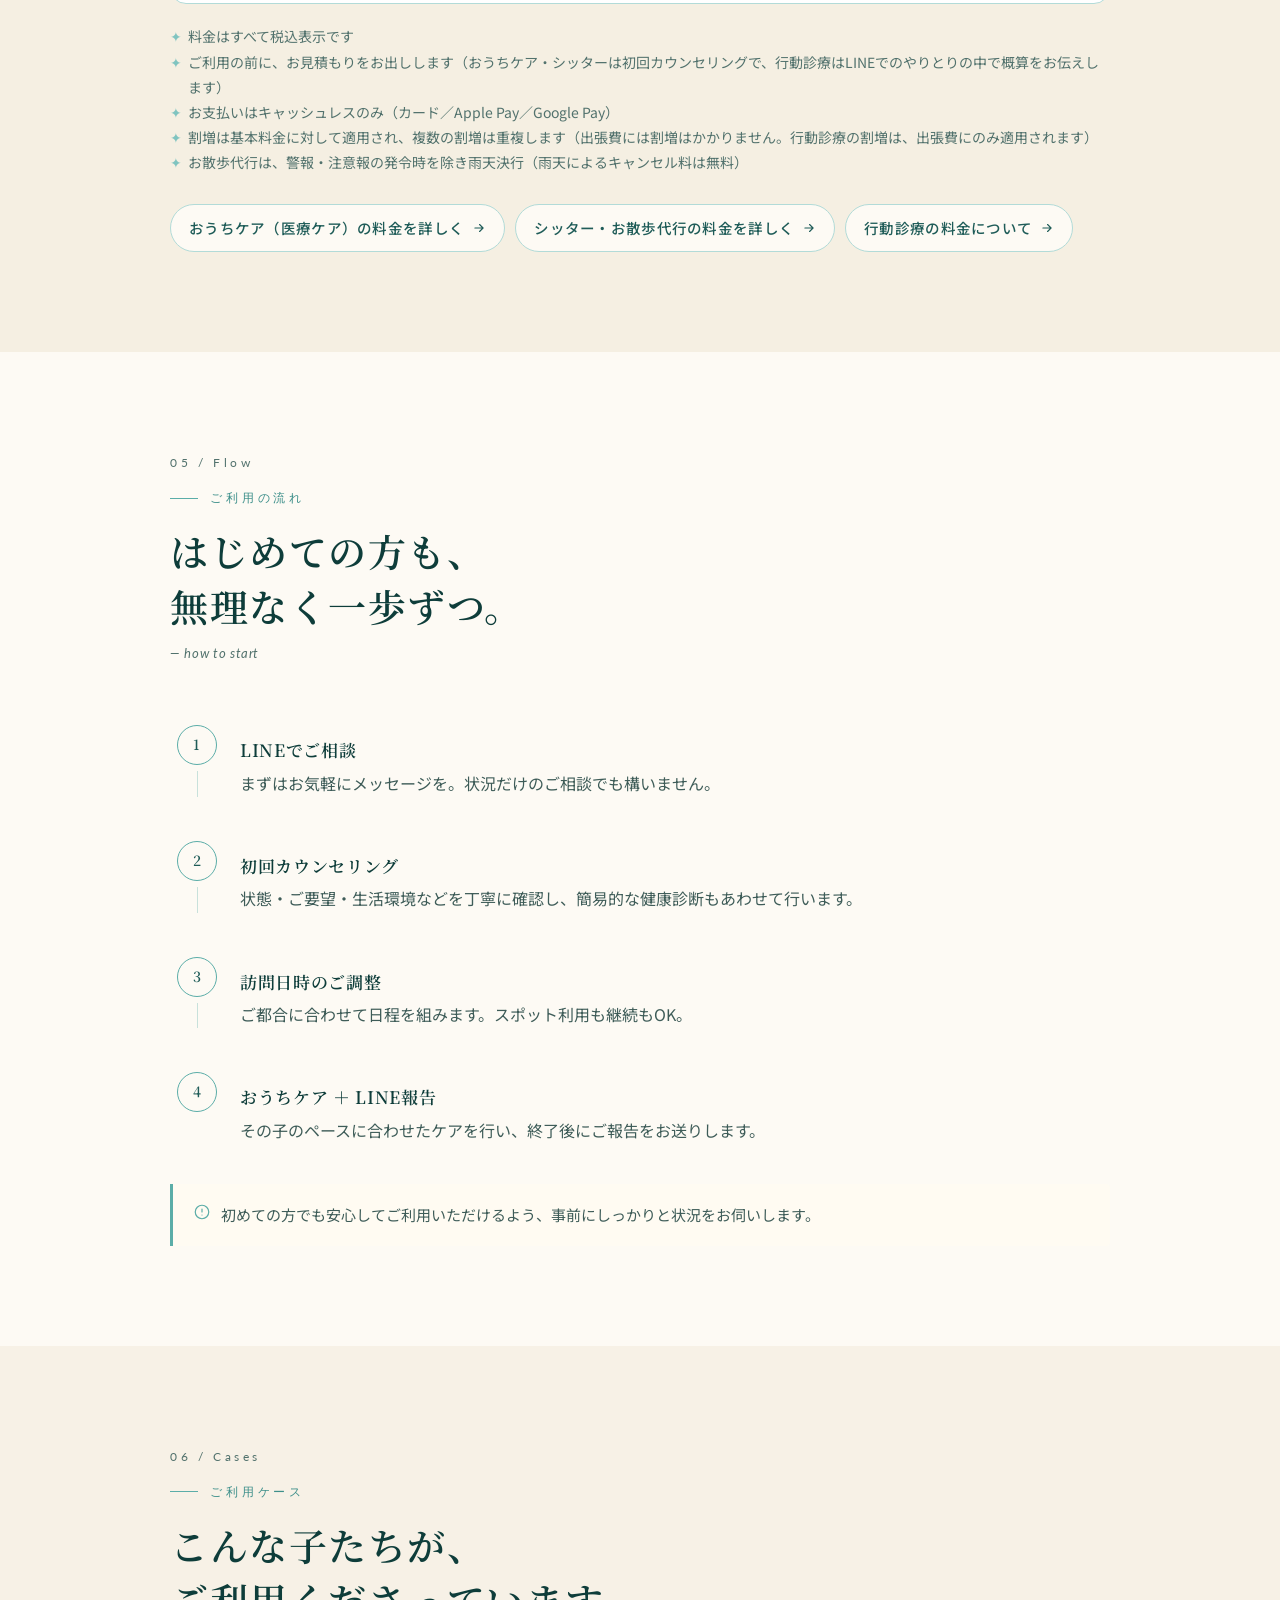
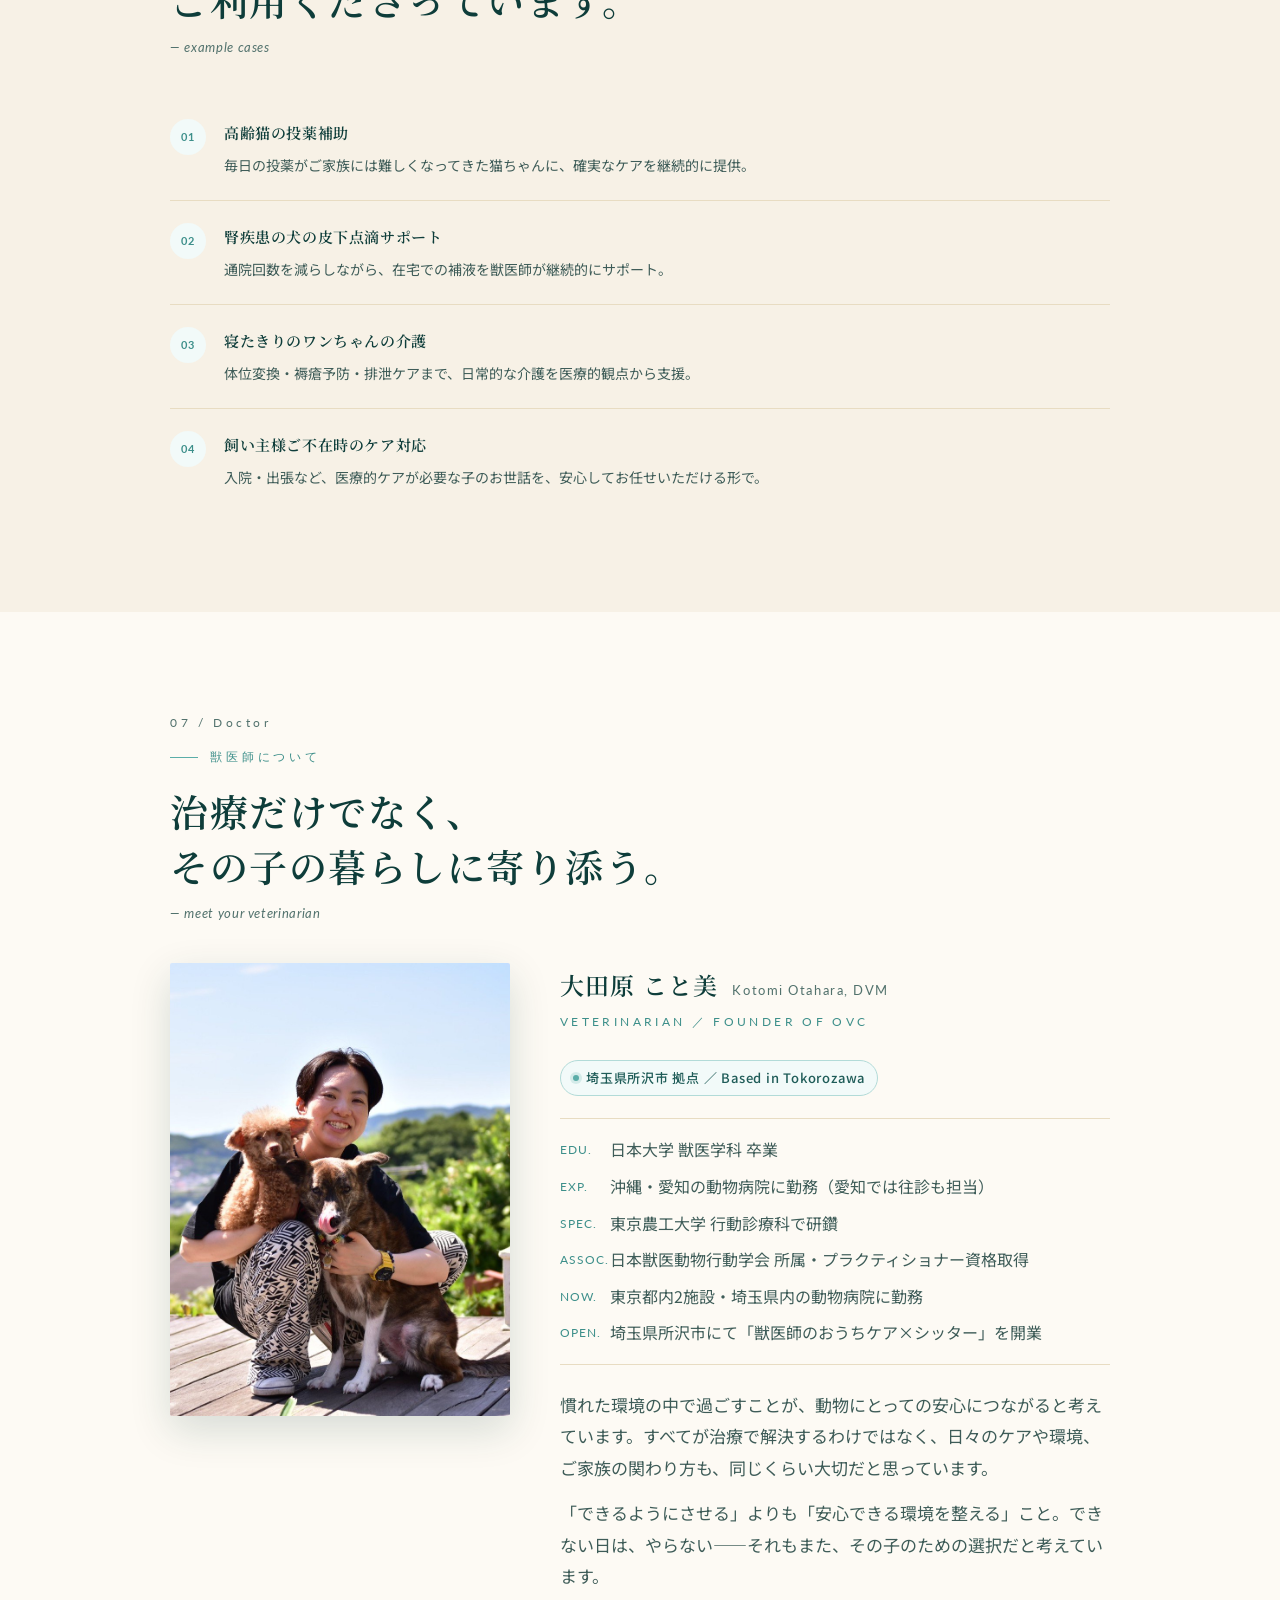
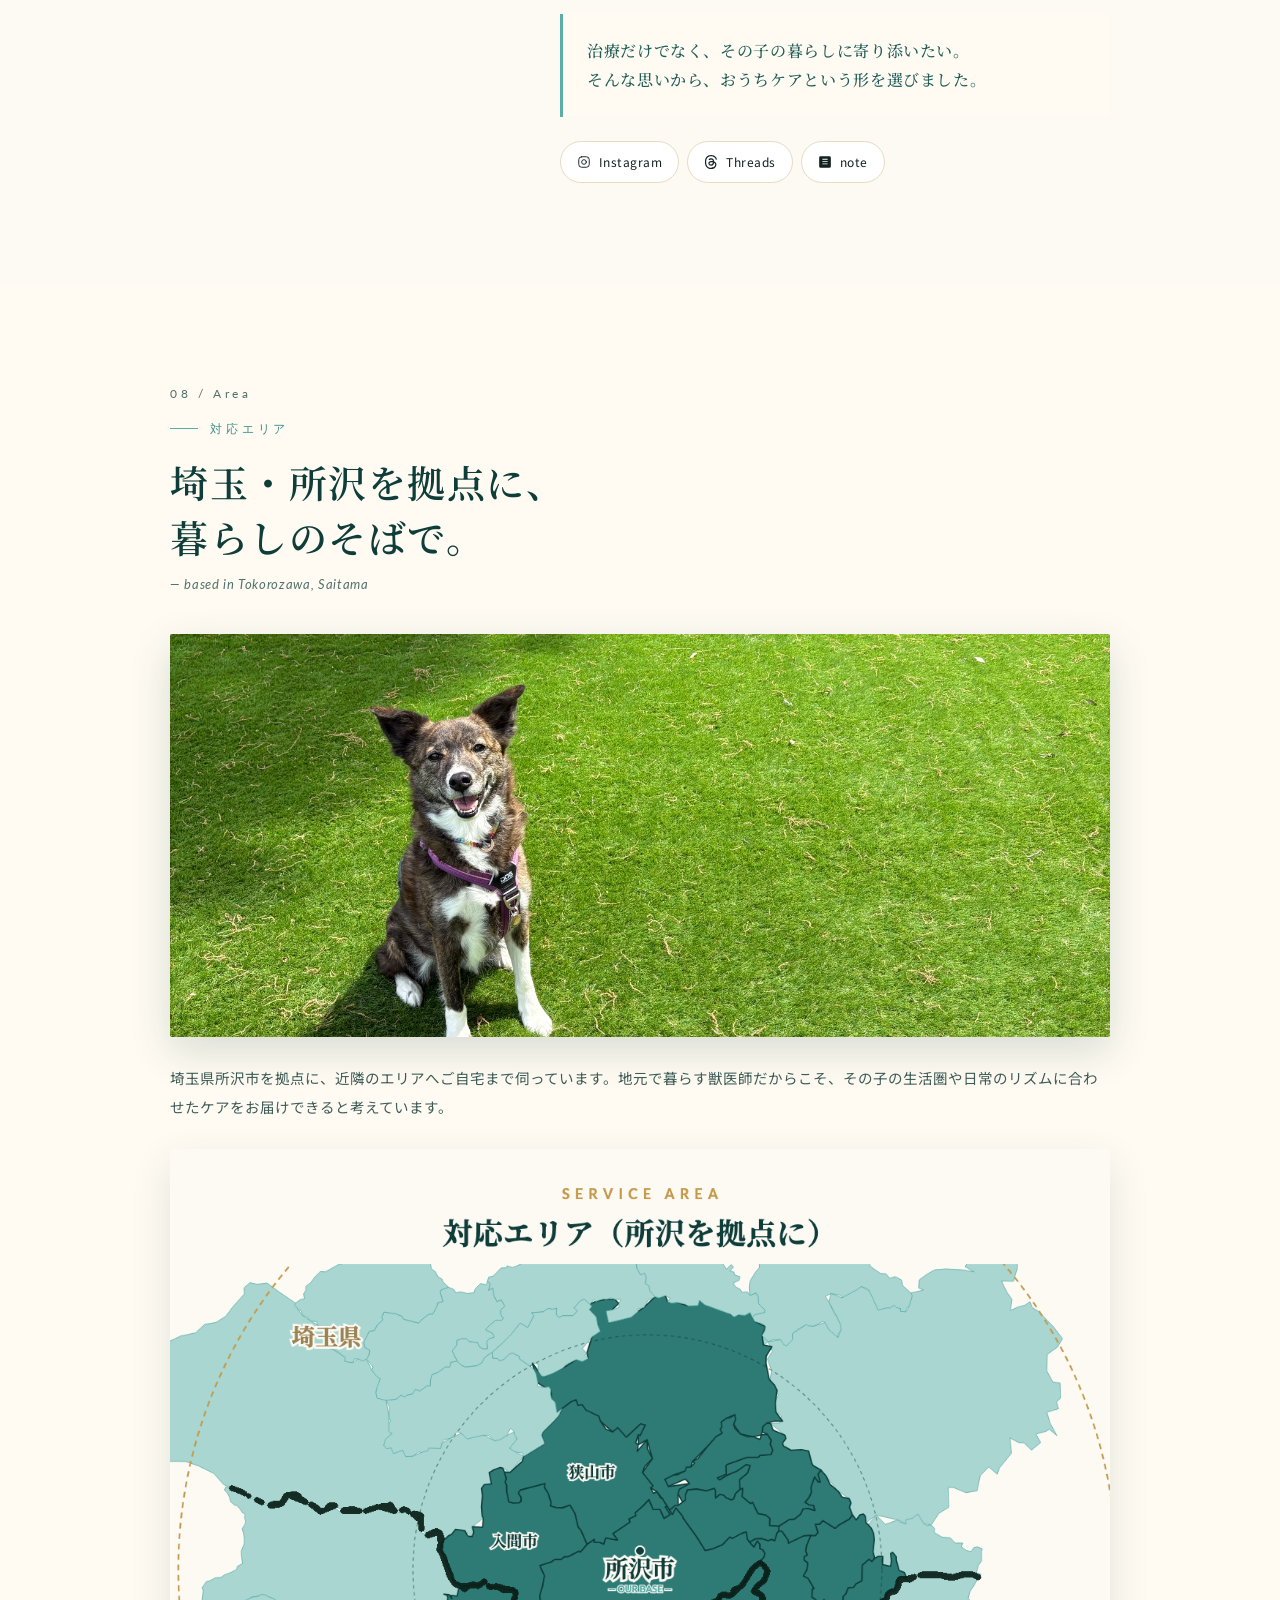
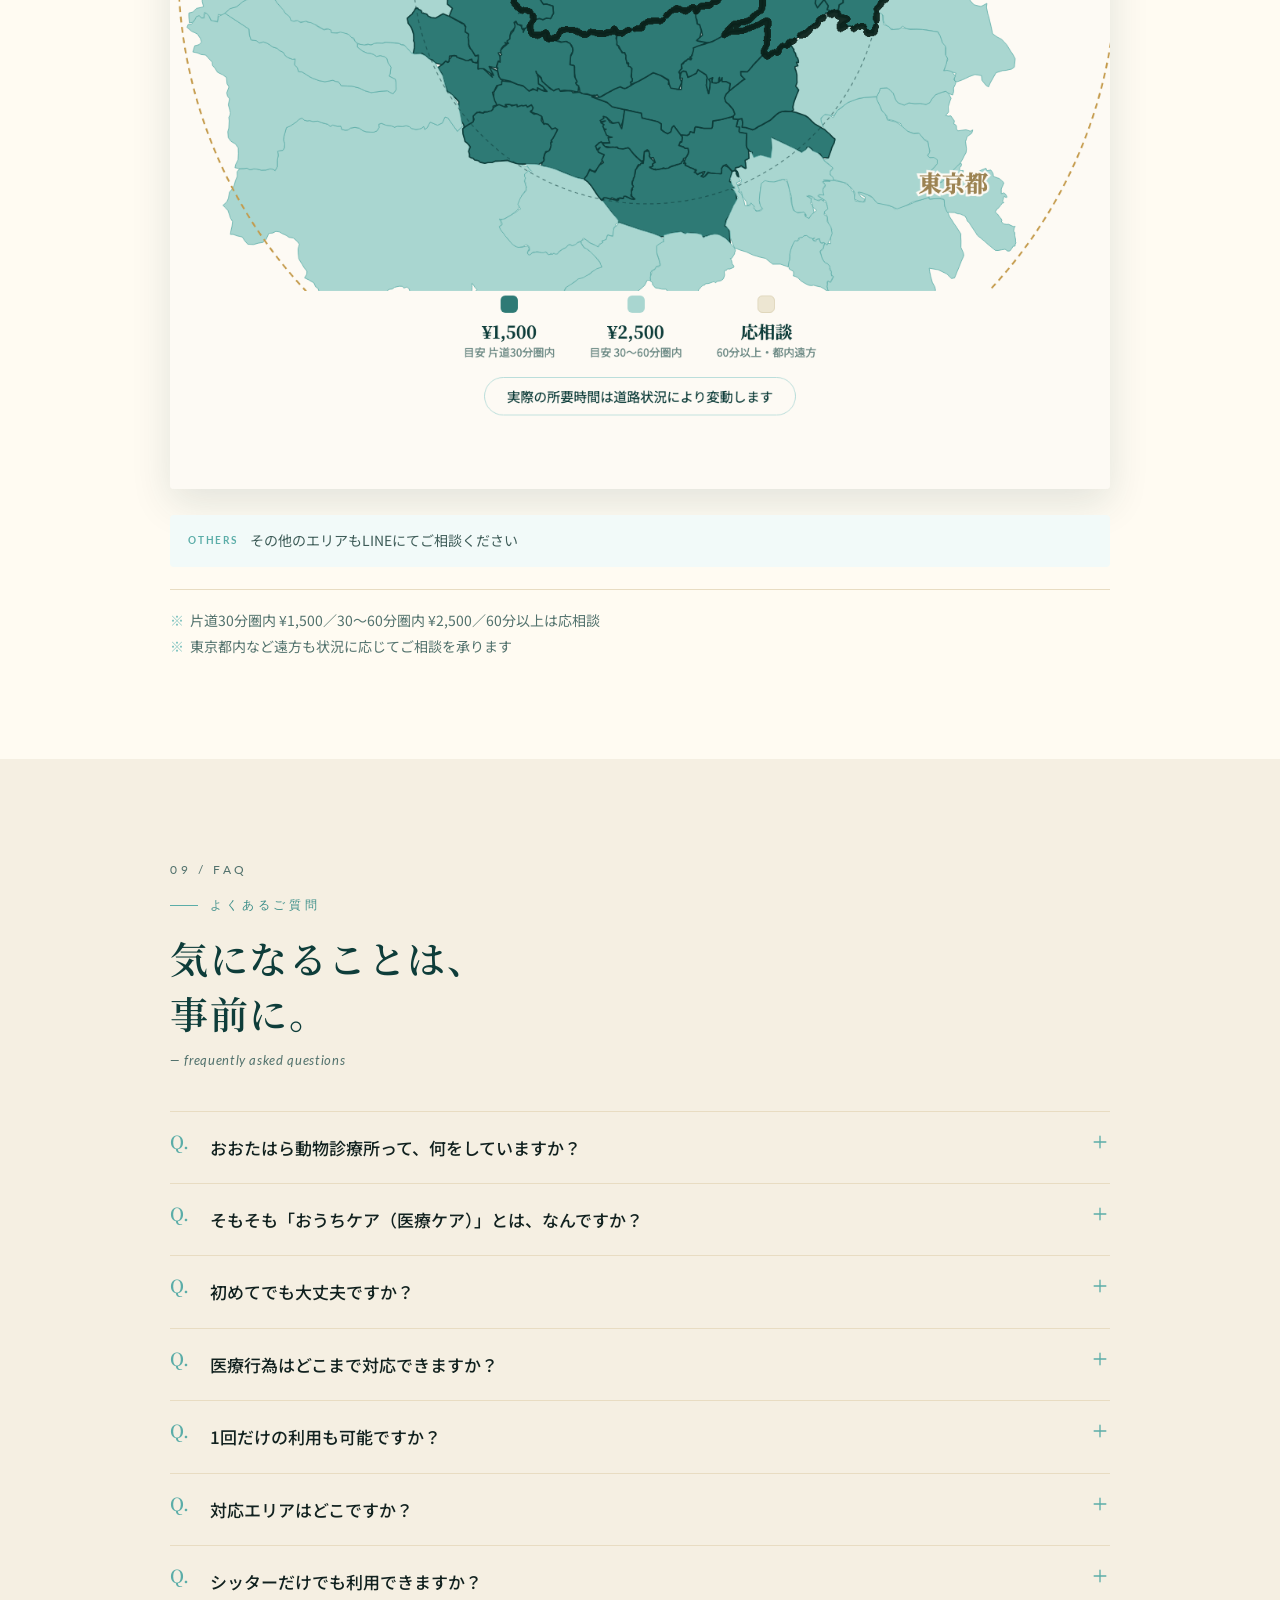
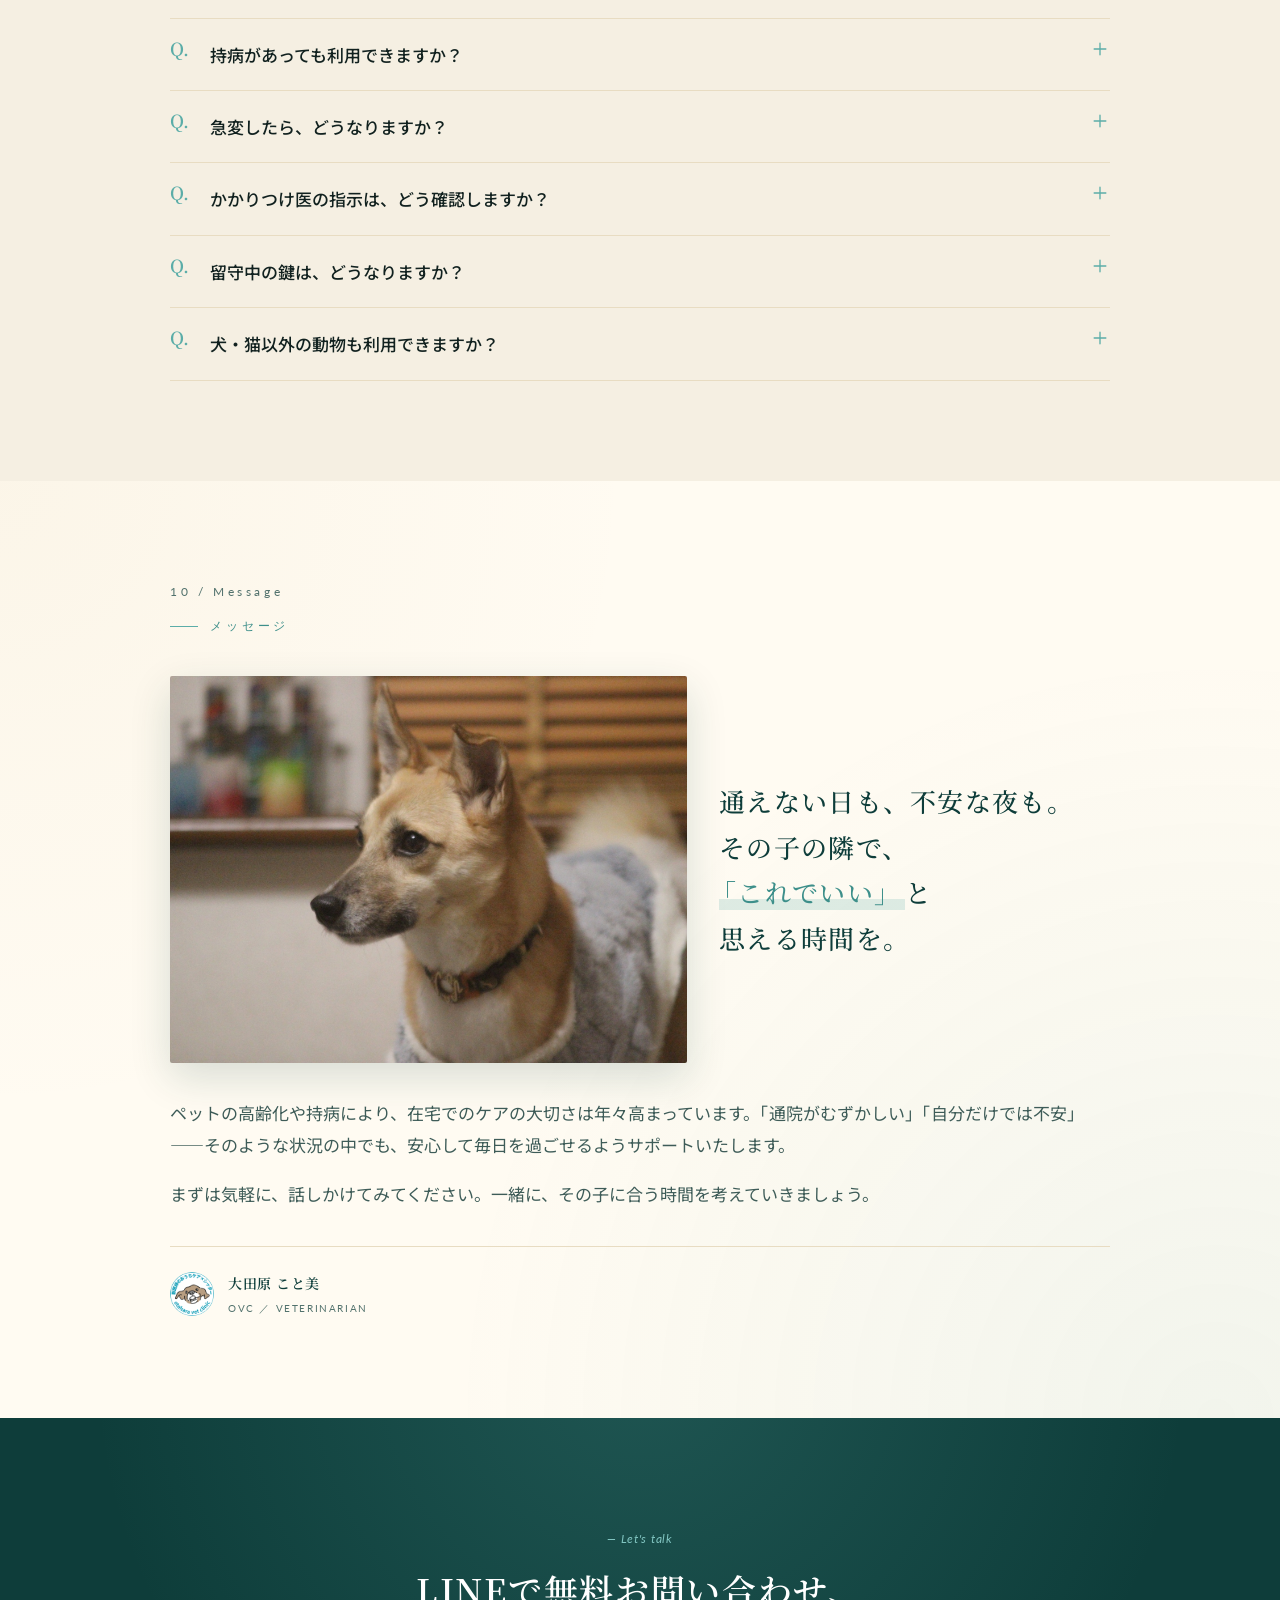
==== commit 93fb012a: "お悩みカード: 高齢犬と猫のイラストに差し替え Co-Authored-By: Claude Sonnet 5.5 <noreply@anthropic.com>" ====
--- a/index.html
+++ b/index.html
@@ -440,7 +440,7 @@
       <div class="worry-num">02</div>
       <div class="worry-row">
         <div class="worry-txt">高齢で体力が<br>落ちてきている</div>
-        <div class="worry-icon"><img src="assets/worry-icon-cat-senior-weak.png" alt="" loading="lazy"></div>
+        <div class="worry-icon"><img src="assets/worry-icon-dog-senior-weak.png" alt="" loading="lazy"></div>
       </div>
     </div>
     <div class="worry">
@@ -468,7 +468,7 @@
       <div class="worry-num">06</div>
       <div class="worry-row">
         <div class="worry-txt">日々の体調変化に<br>気づけているか心配</div>
-        <div class="worry-icon"><img src="assets/worry-icon-health-change.png" alt="" loading="lazy"></div>
+        <div class="worry-icon"><img src="assets/worry-icon-cat-health-change.png" alt="" loading="lazy"></div>
       </div>
     </div>
   </div>
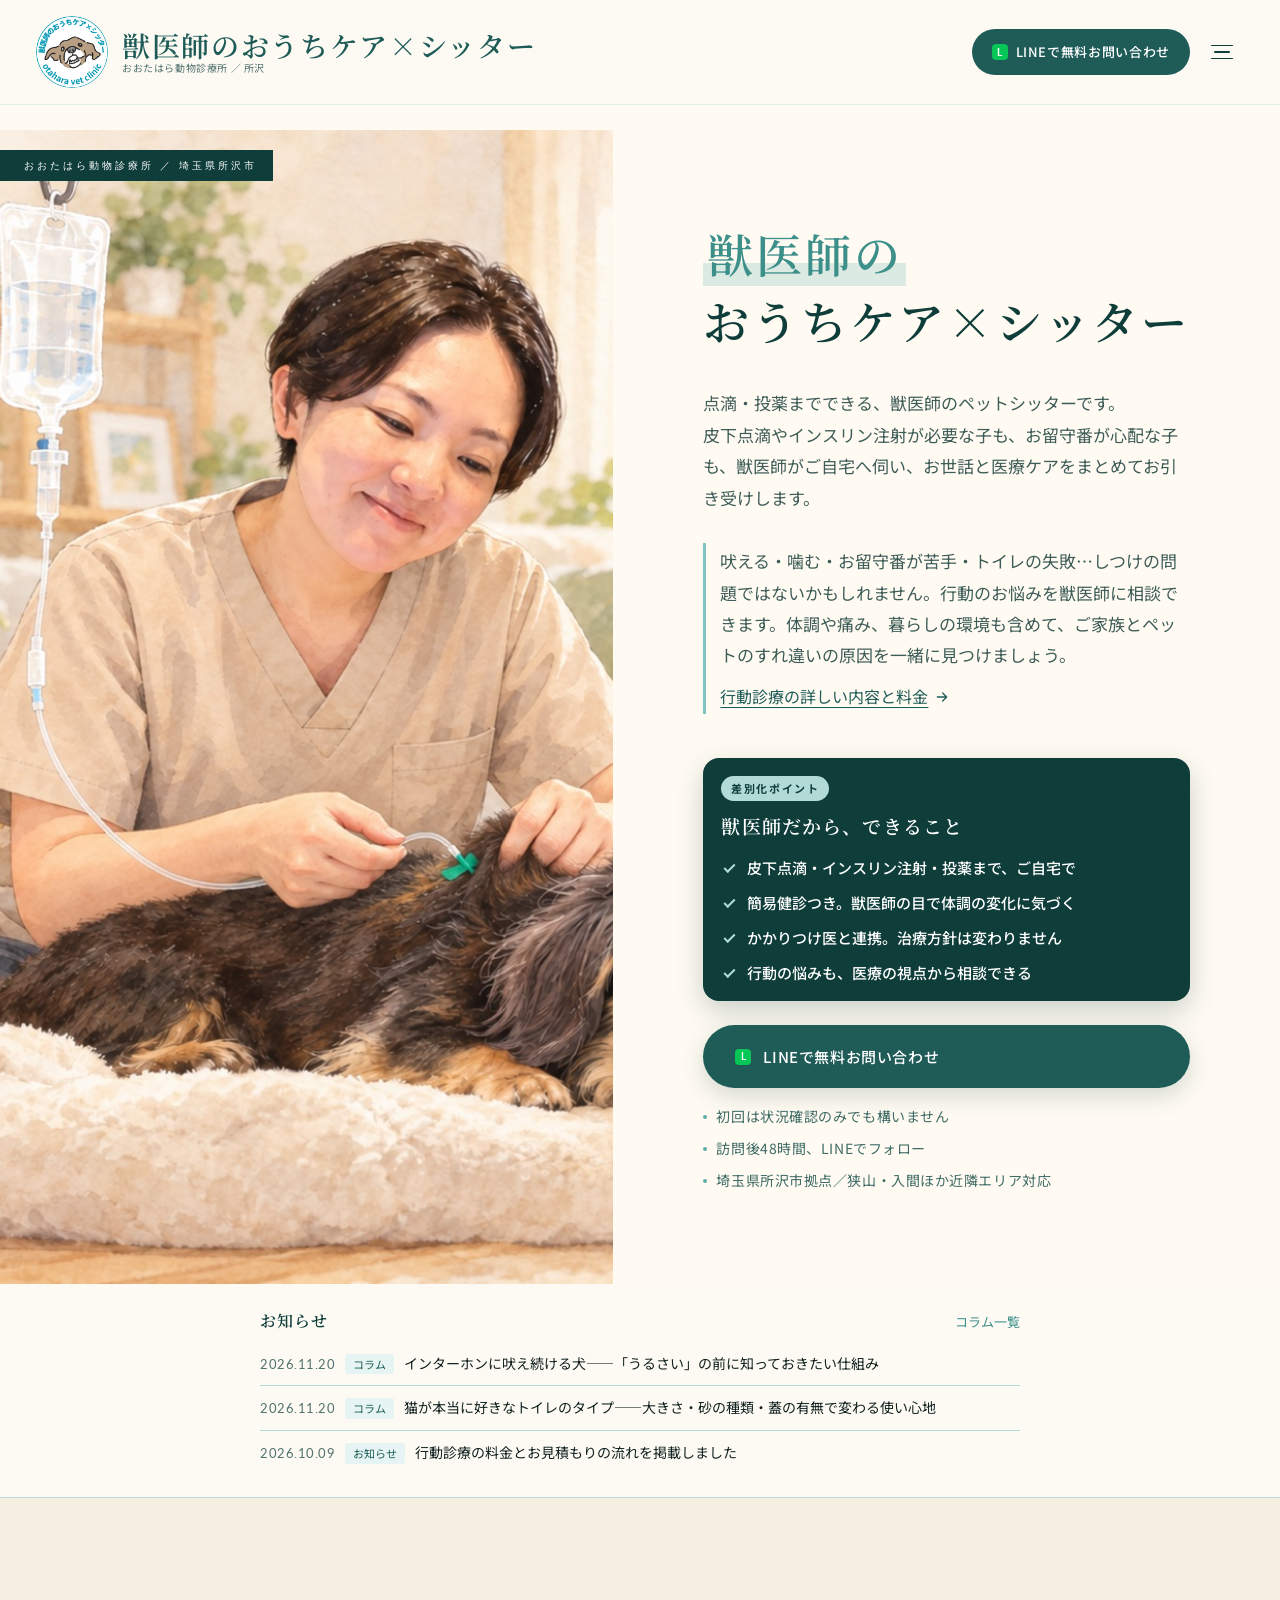
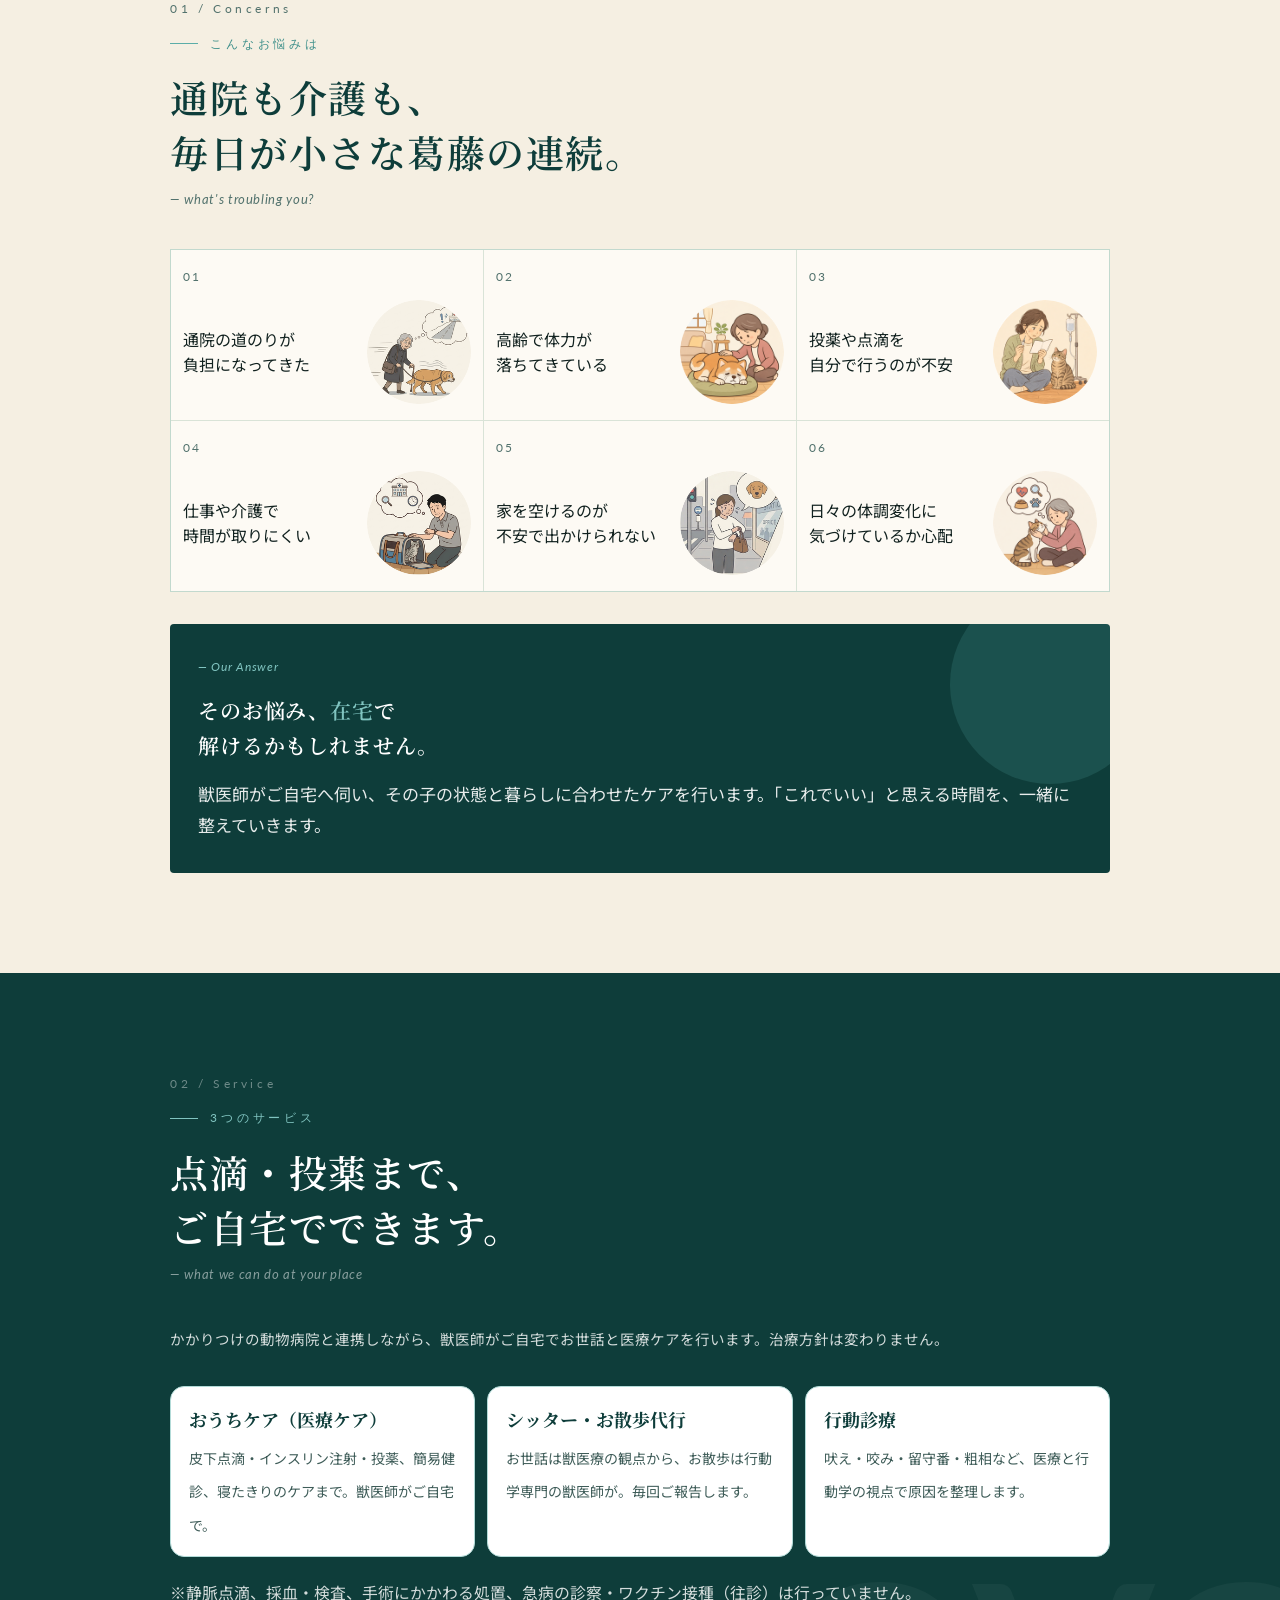
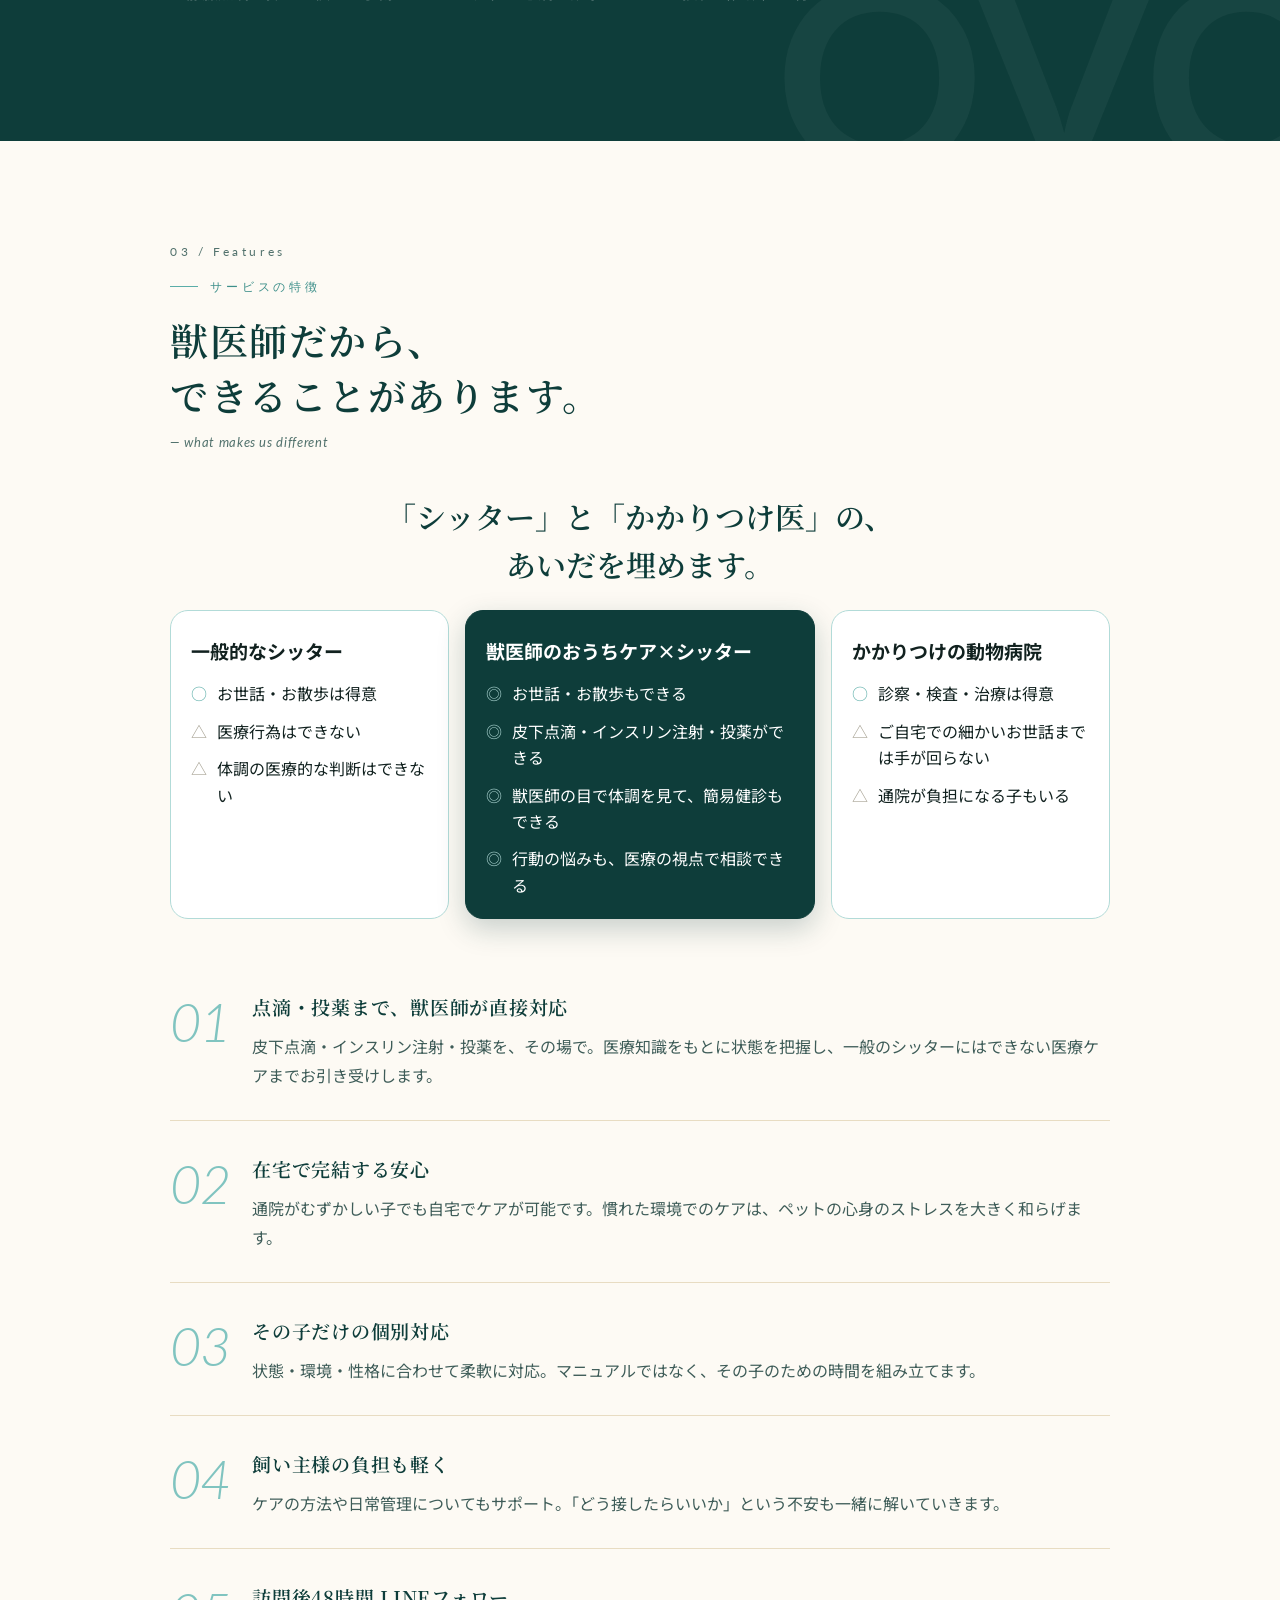
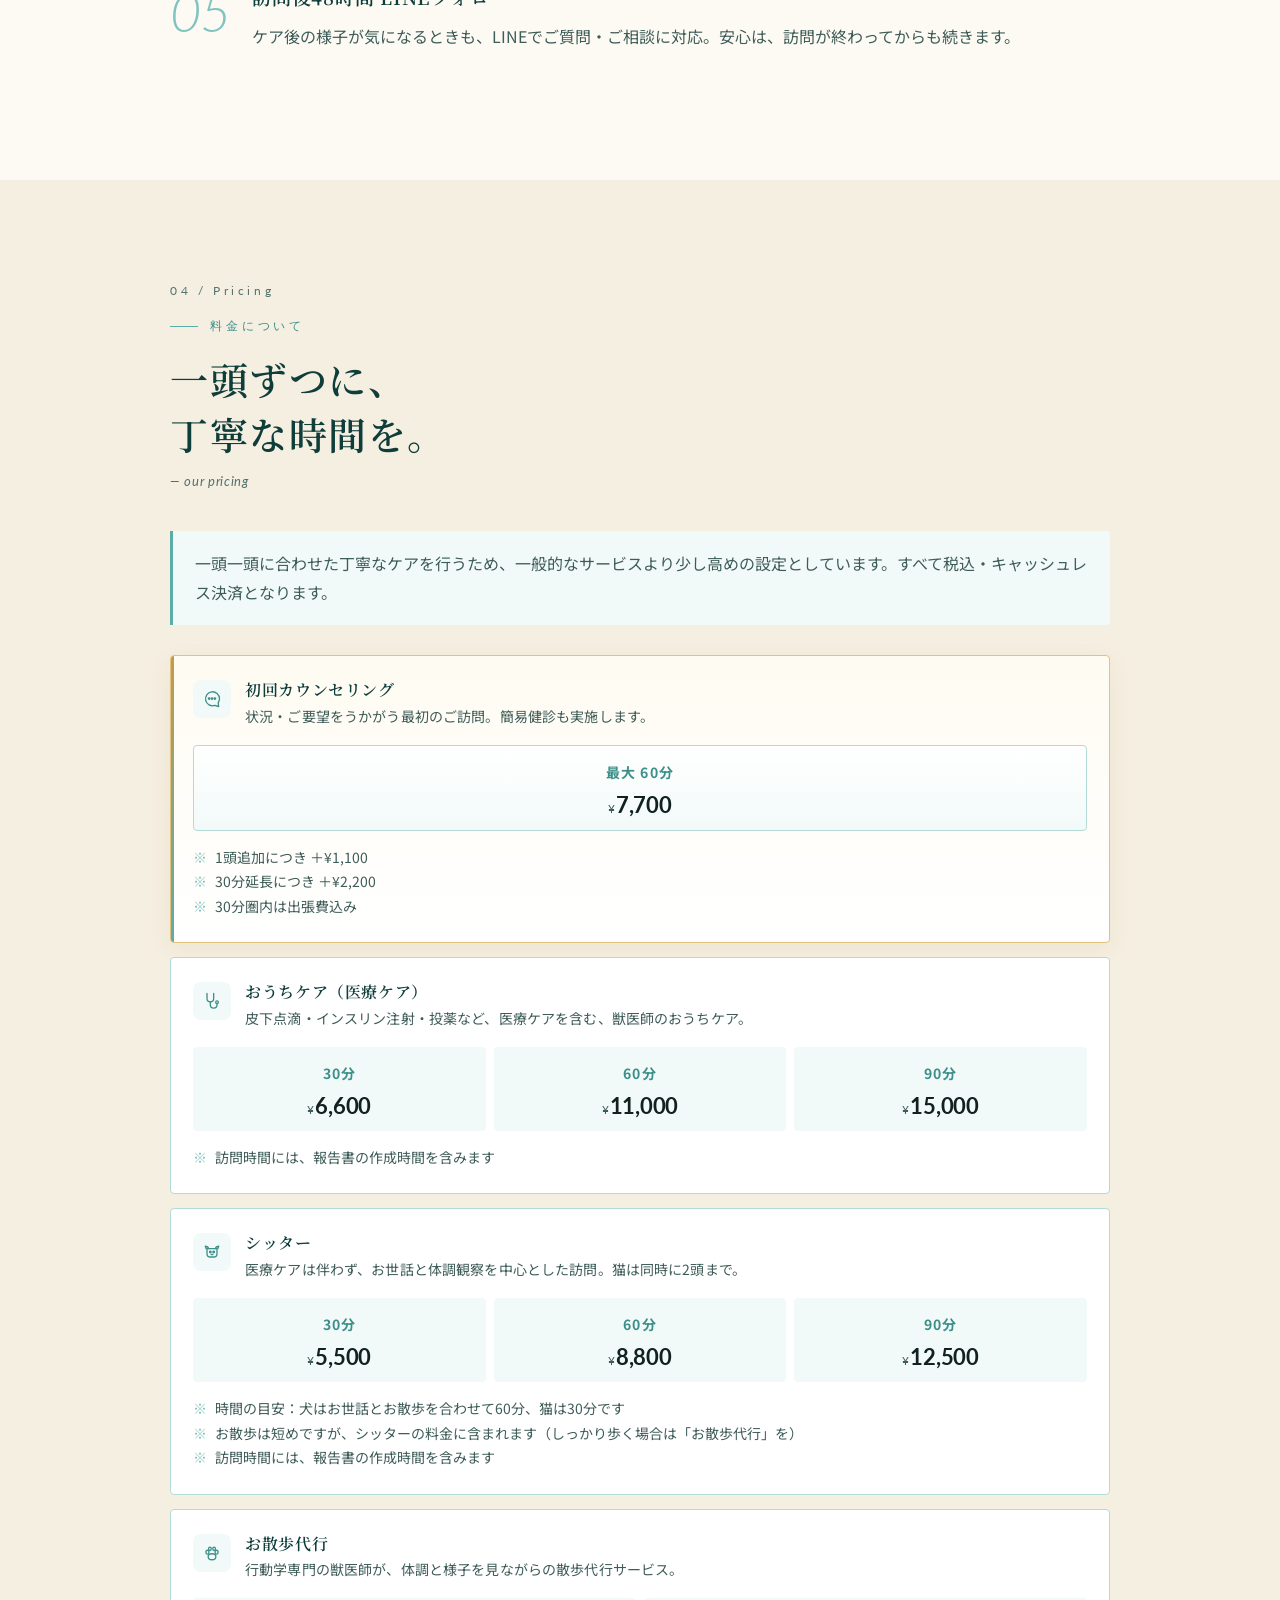
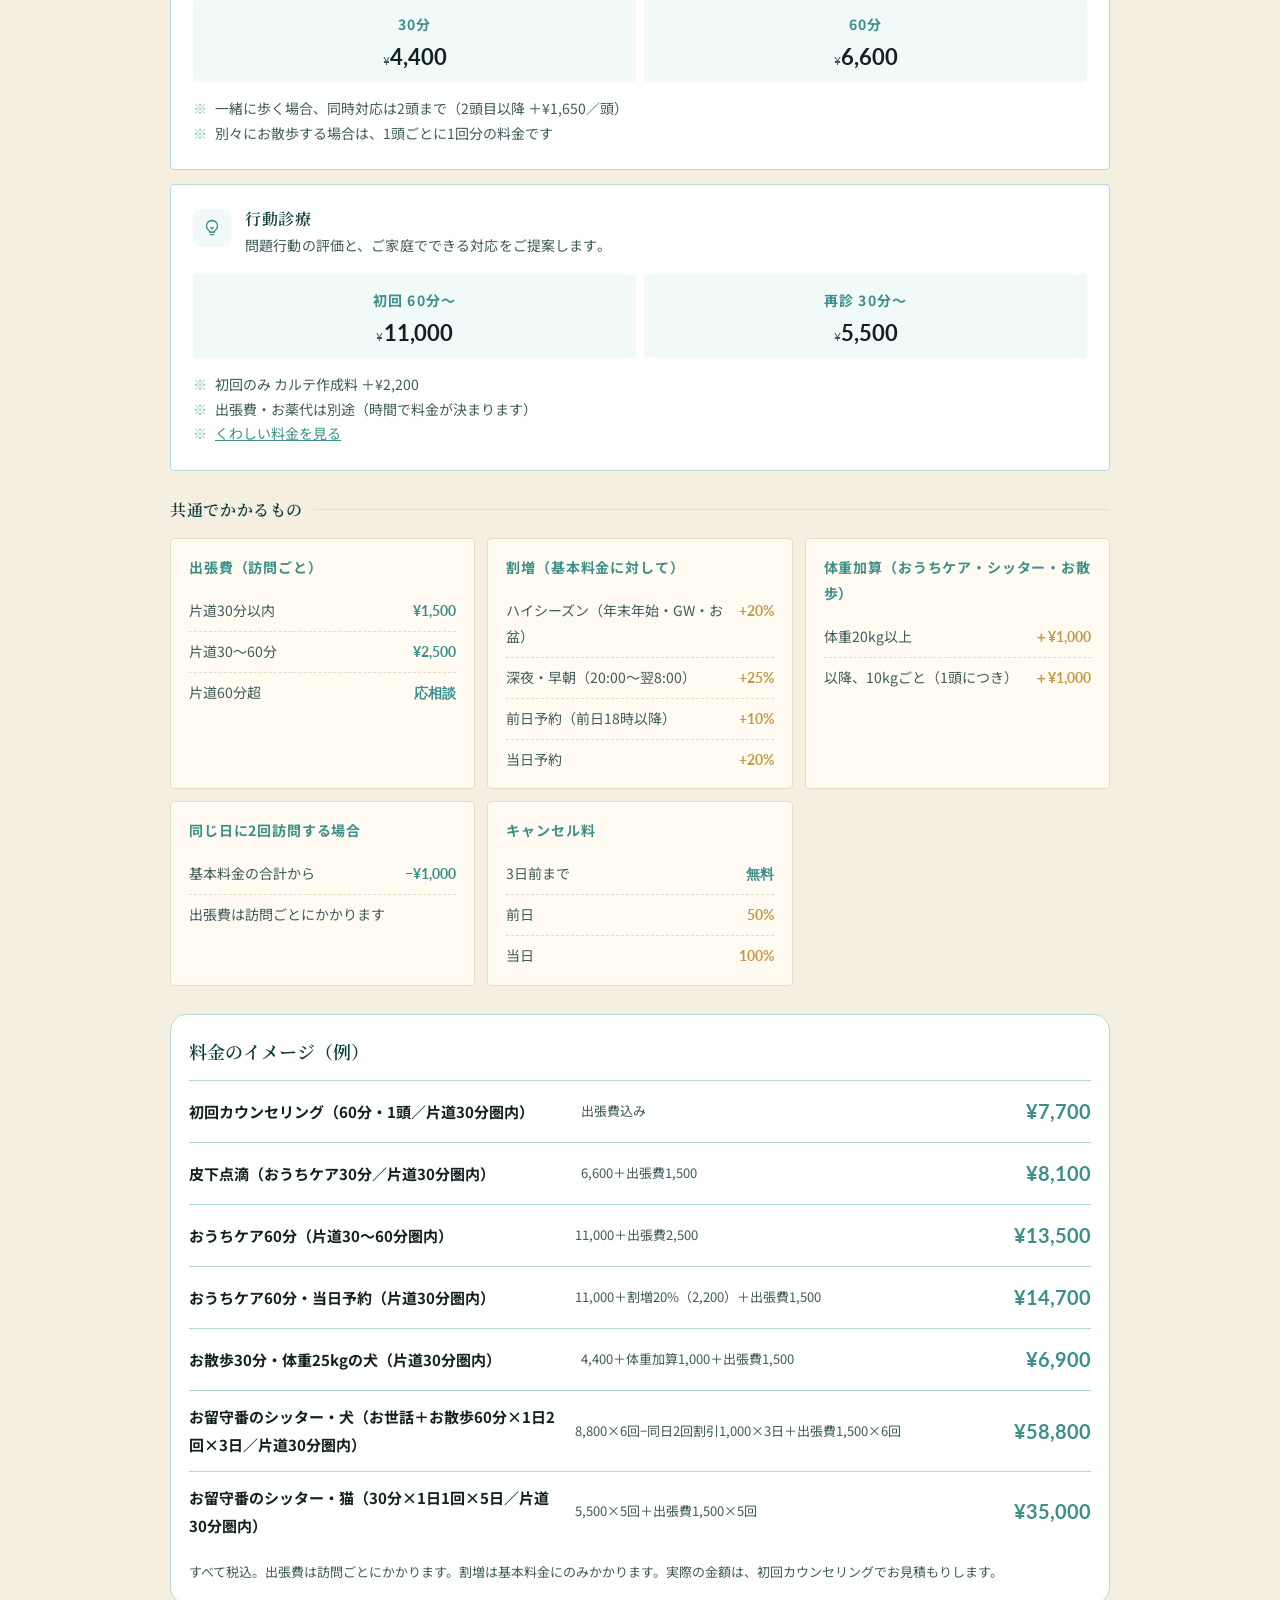
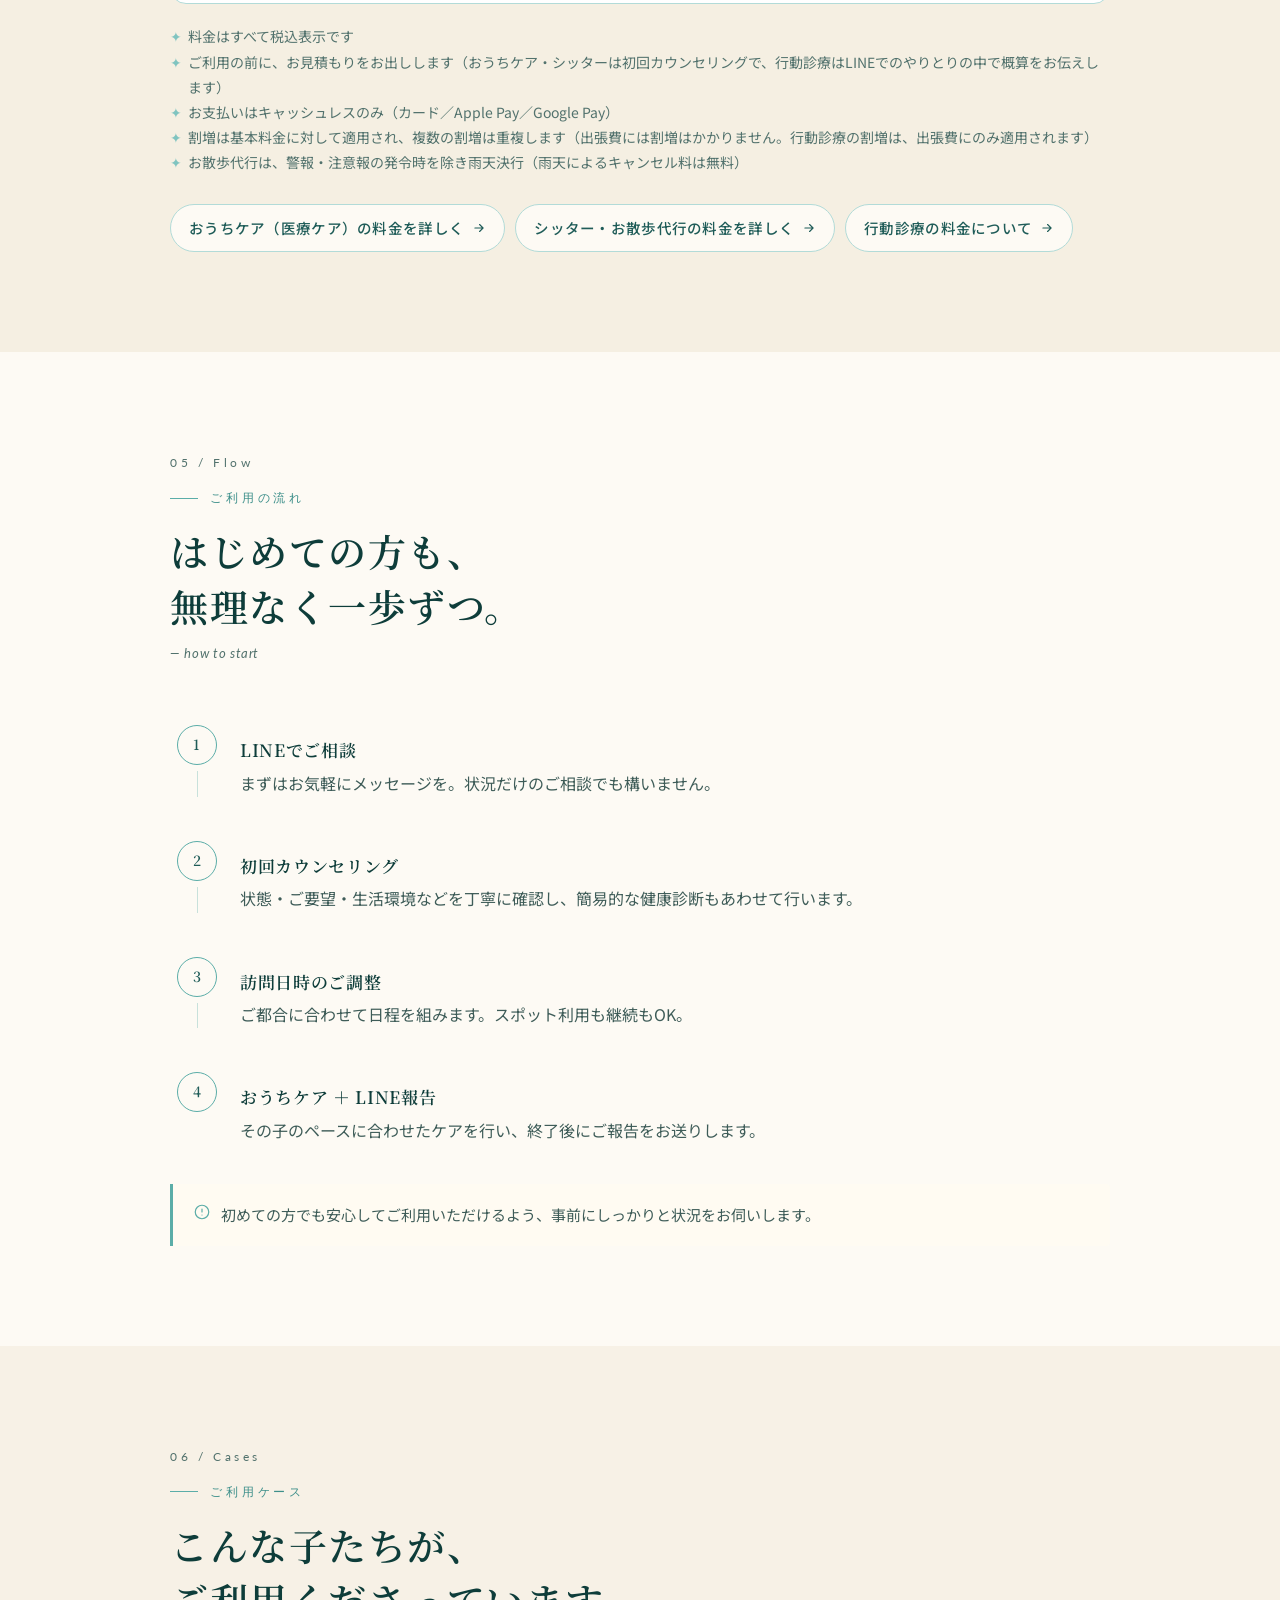
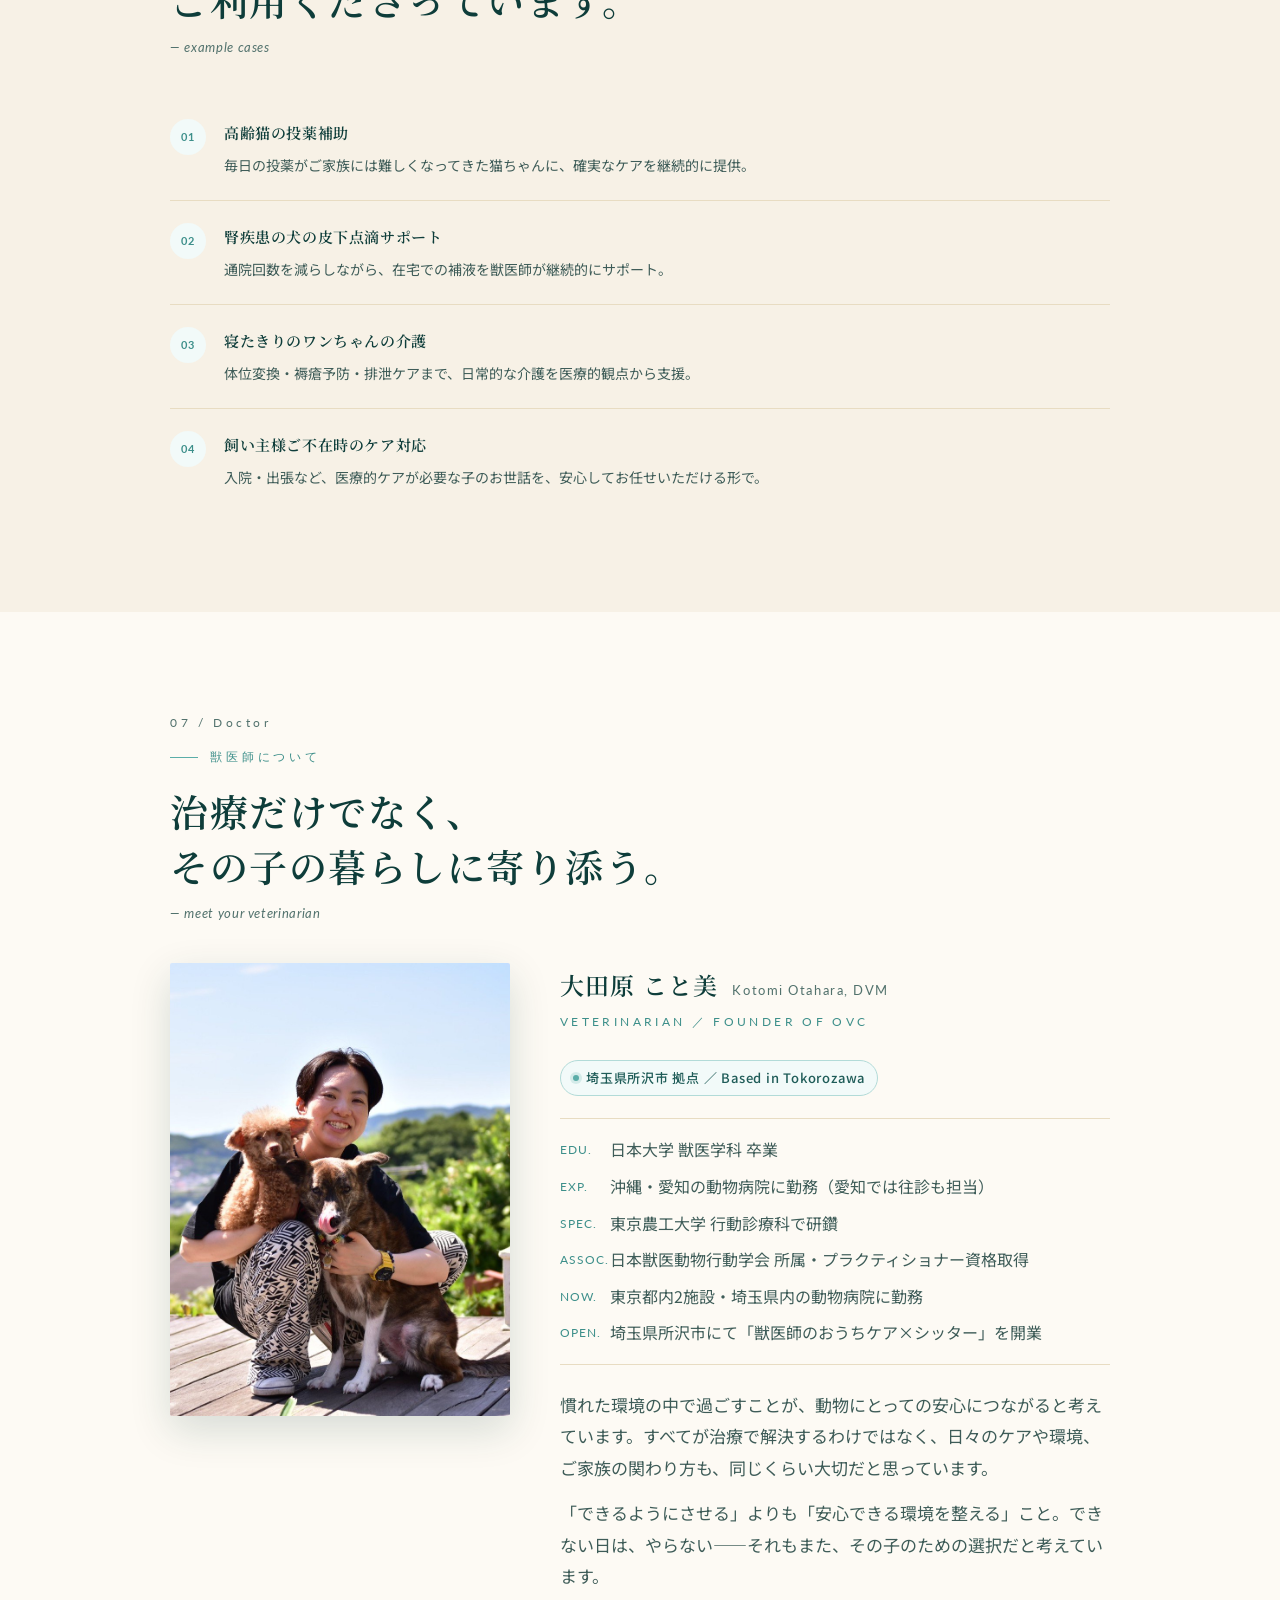
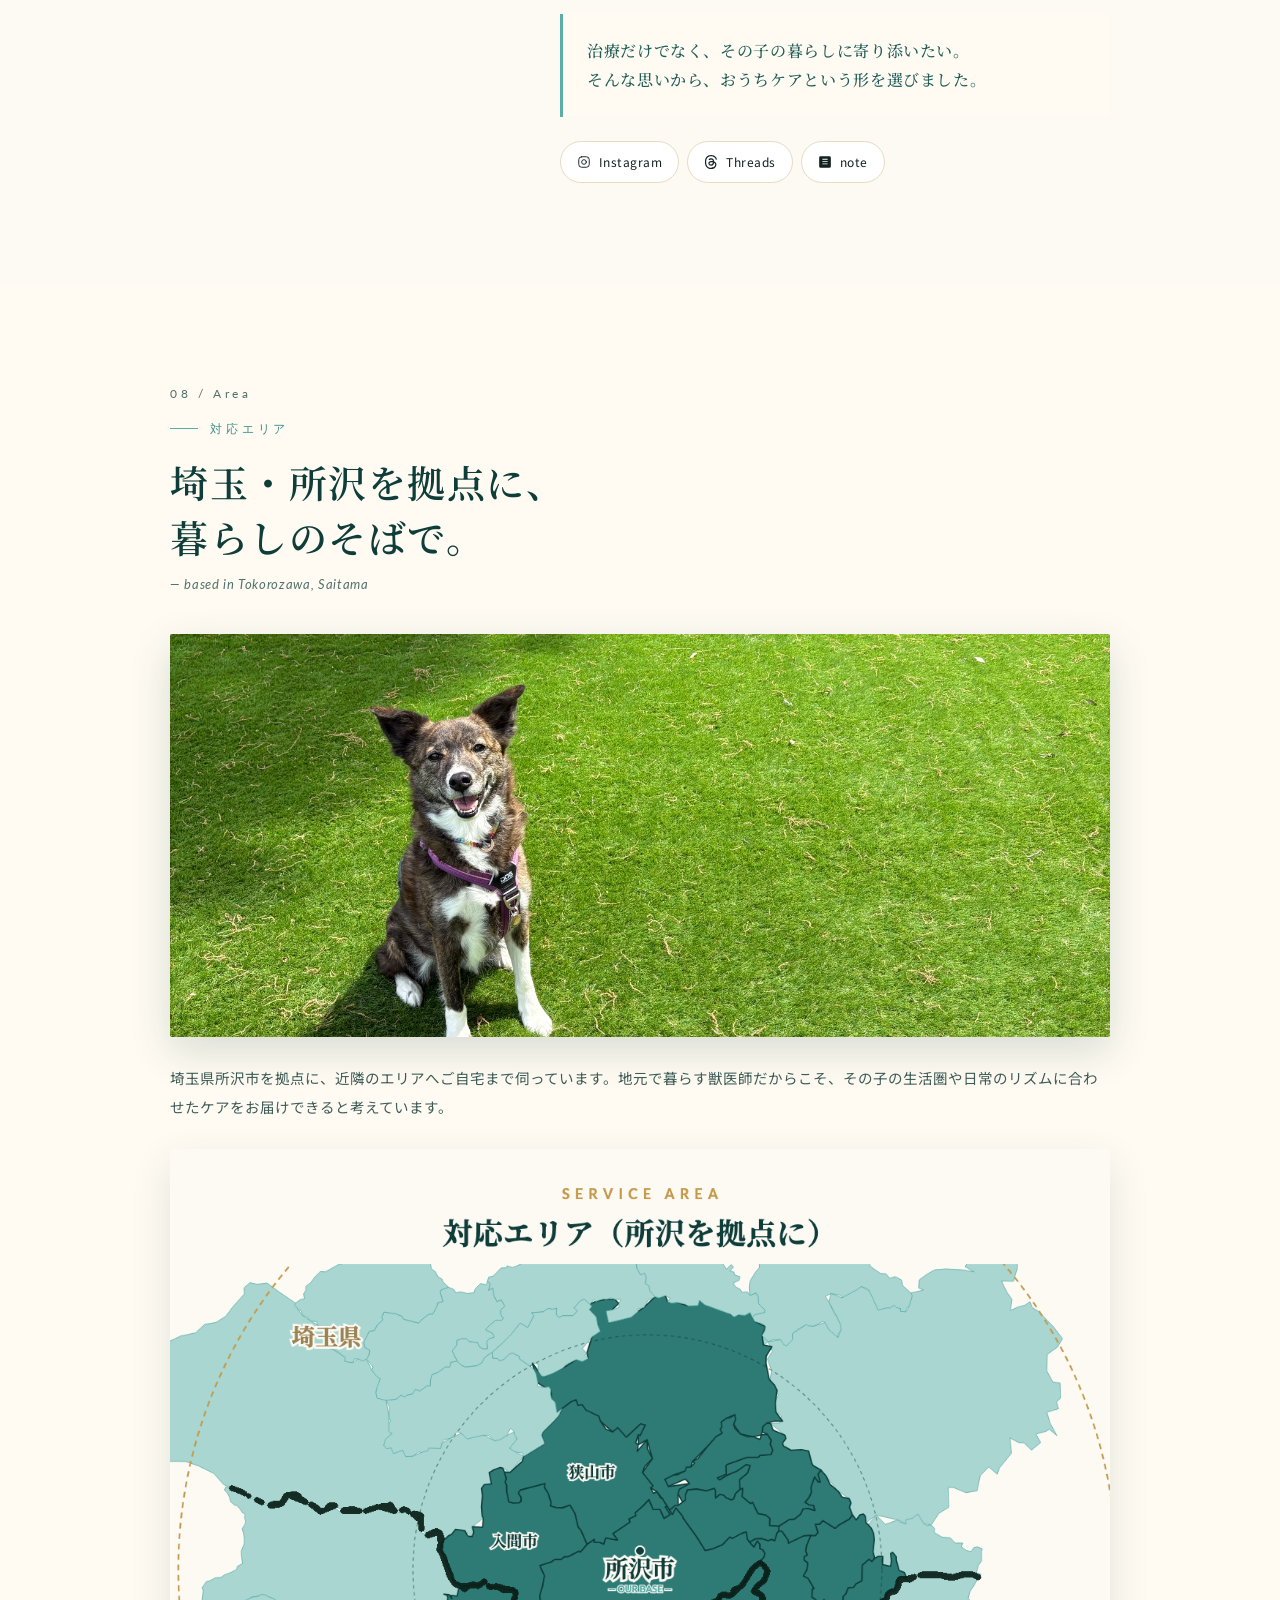
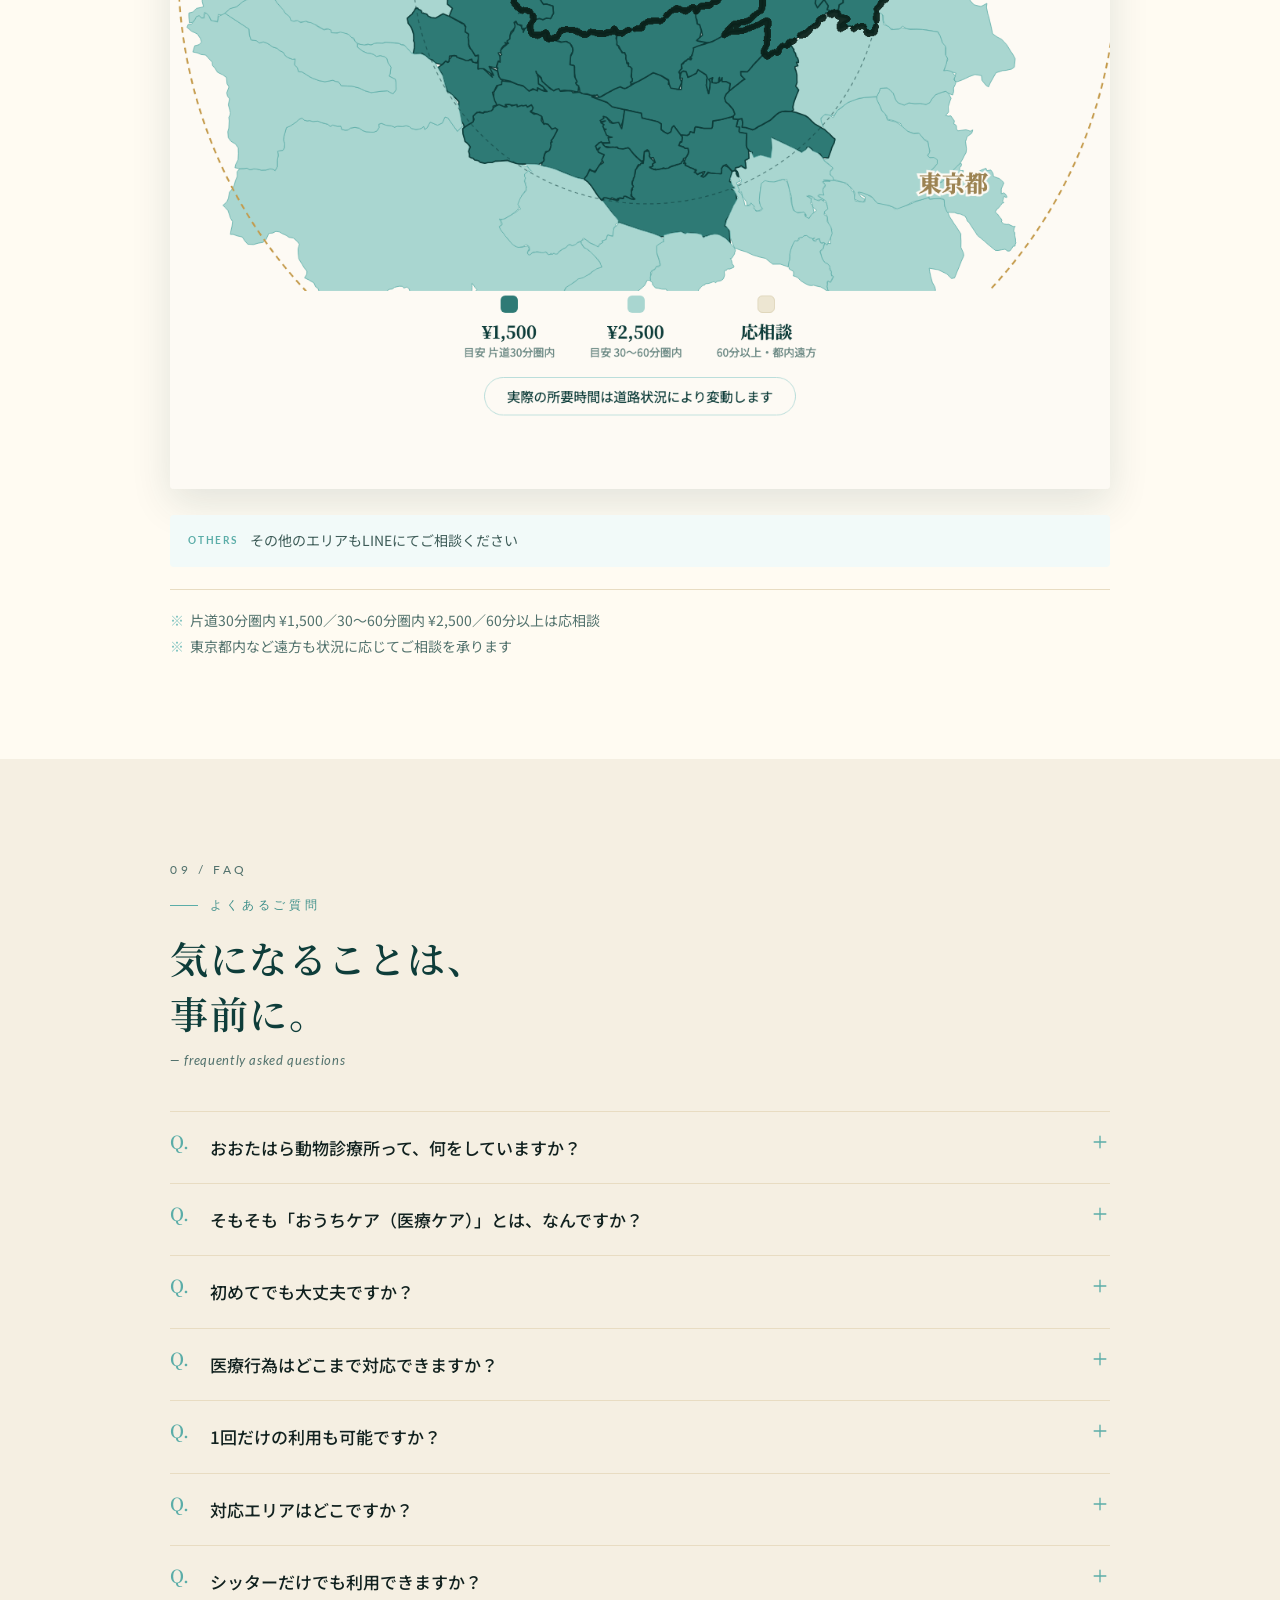
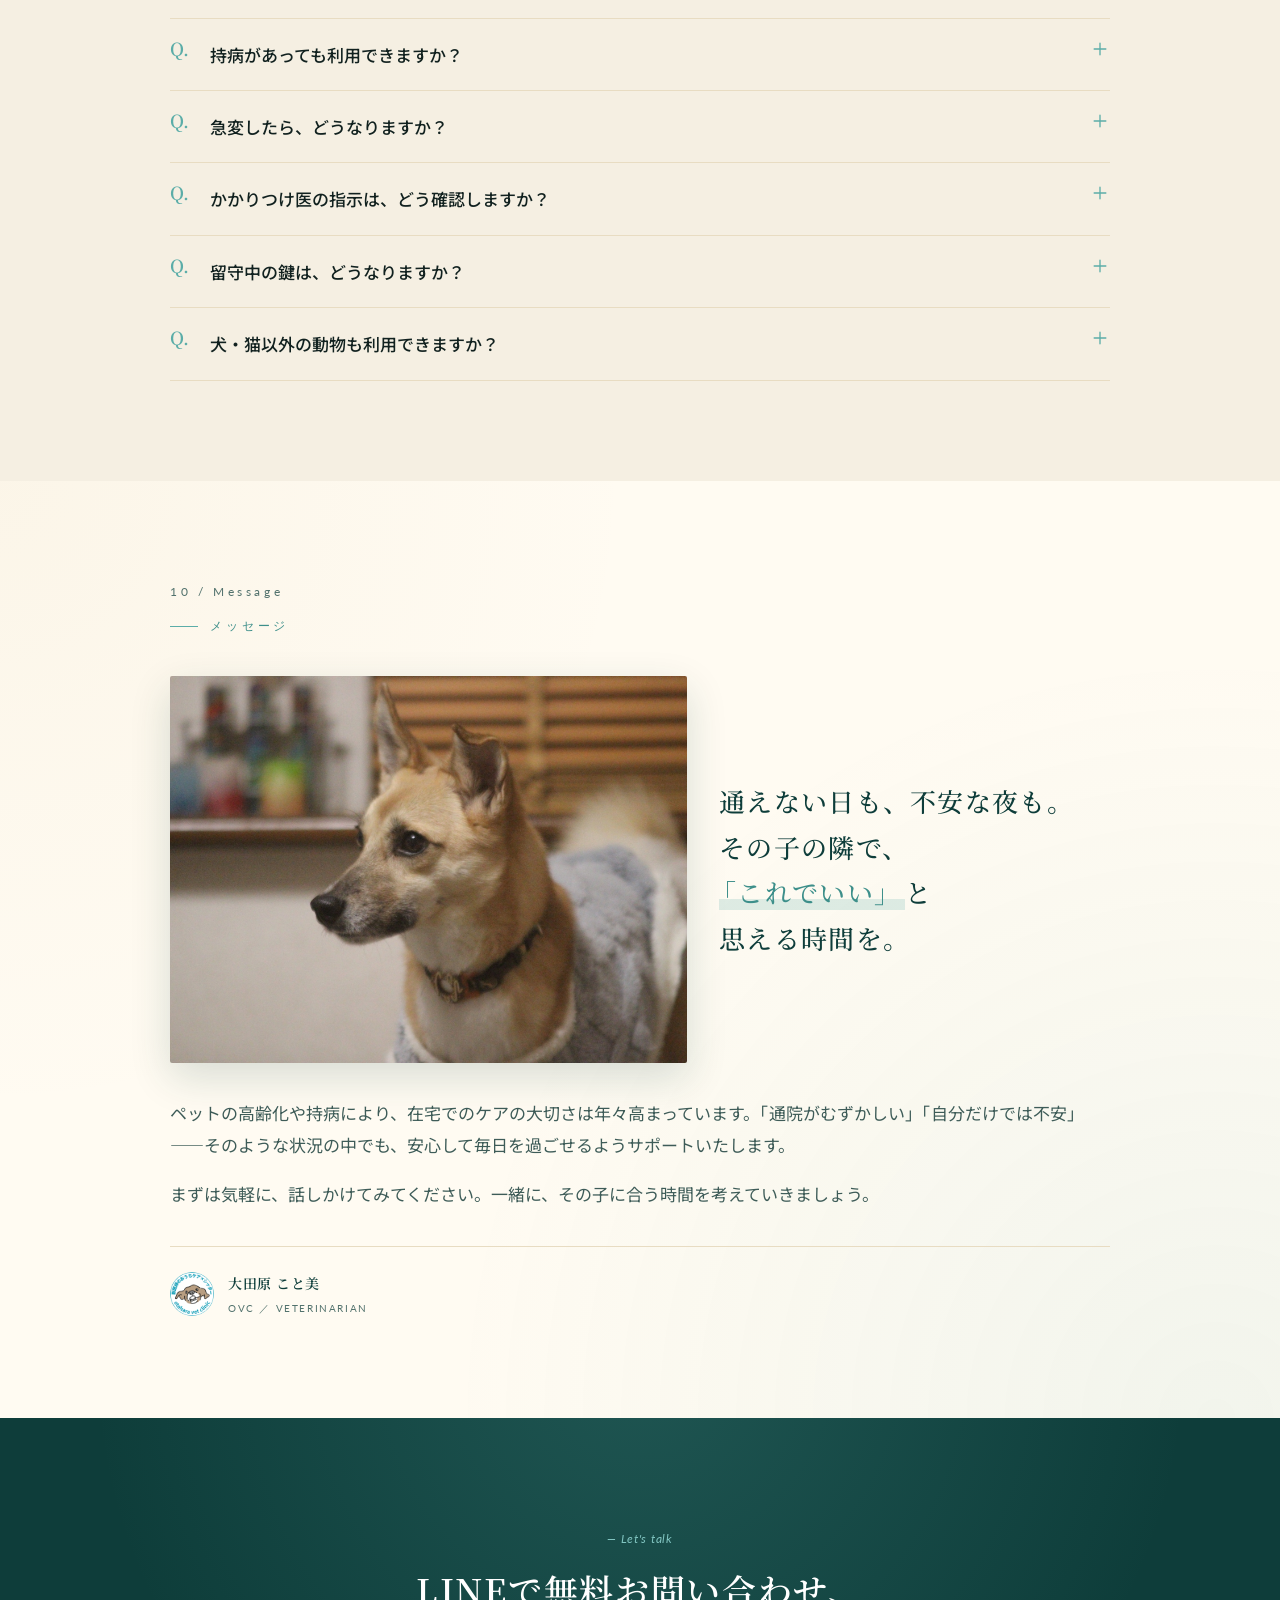
==== commit 10dafa01: "コラム2本を追加（猫が好きなトイレのタイプ／インターホンに吠え続ける犬） Co-Authored-By: Claude Sonnet 5.5 <noreply@anthropic.com>" ====
--- a/index.html
+++ b/index.html
@@ -413,9 +413,9 @@
   <div class="news-inner">
     <div class="news-head"><span class="news-t">お知らせ</span><a class="news-all" href="/column/">コラム一覧</a></div>
     <ul class="news-list">
+      <li><time datetime="2026-11-20">2026.11.20</time><span class="news-tag">コラム</span><a href="/column/inu-interphone.html">インターホンに吠え続ける犬——「うるさい」の前に知っておきたい仕組み</a></li>
+      <li><time datetime="2026-11-20">2026.11.20</time><span class="news-tag">コラム</span><a href="/column/neko-toilet-type.html">猫が本当に好きなトイレのタイプ——大きさ・砂の種類・蓋の有無で変わる使い心地</a></li>
       <li><time datetime="2026-10-09">2026.10.09</time><span class="news-tag">お知らせ</span><a href="/koudou-shinryo.html#pricing">行動診療の料金とお見積もりの流れを掲載しました</a></li>
-      <li><time datetime="2026-10-06">2026.10.06</time><span class="news-tag">コラム</span><a href="/column/inu-kamu.html">「噛む犬」は性格のせい？——叱る前に確認したい3つのこと</a></li>
-      <li><time datetime="2026-06-27">2026.06.27</time><span class="news-tag">コラム</span><a href="/column/inu-shokufun.html">犬がうんちを食べる「食糞」——叱っても直らない本当の理由</a></li>
     </ul>
   </div>
 </section>
